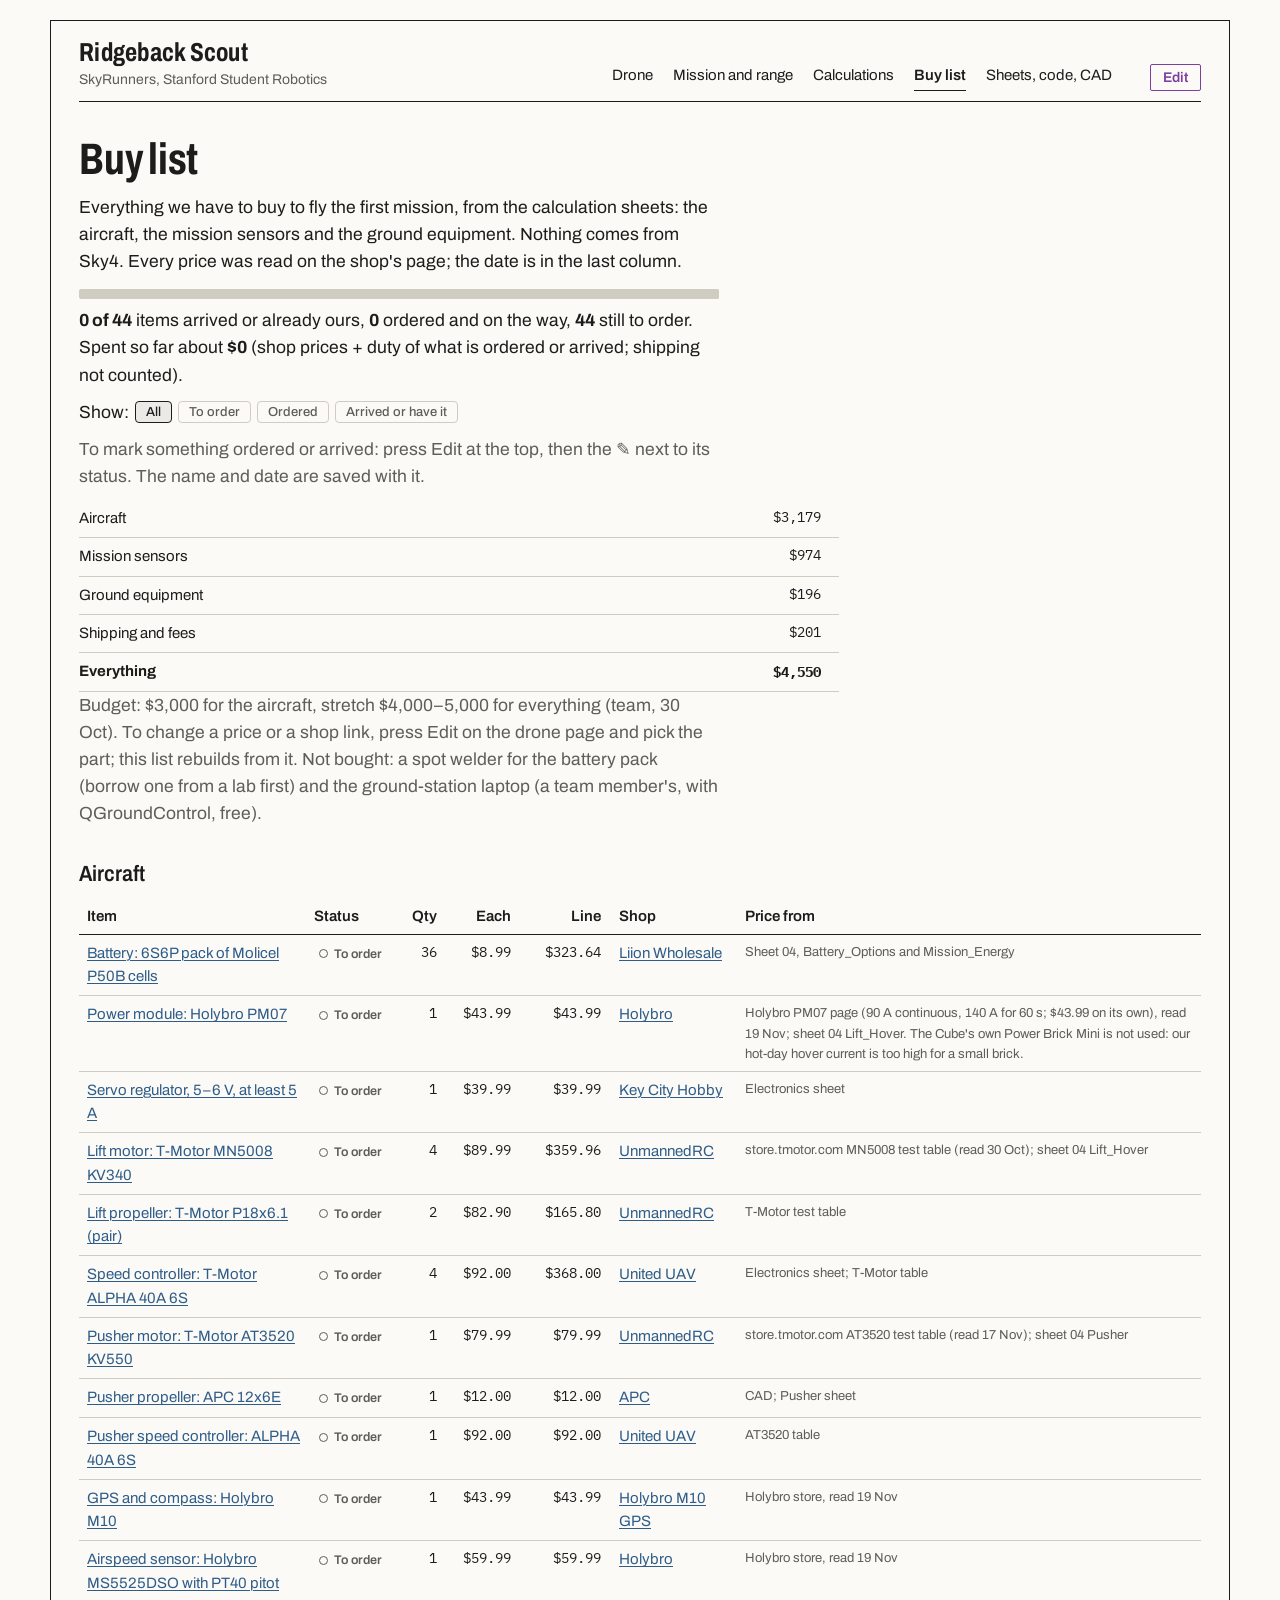
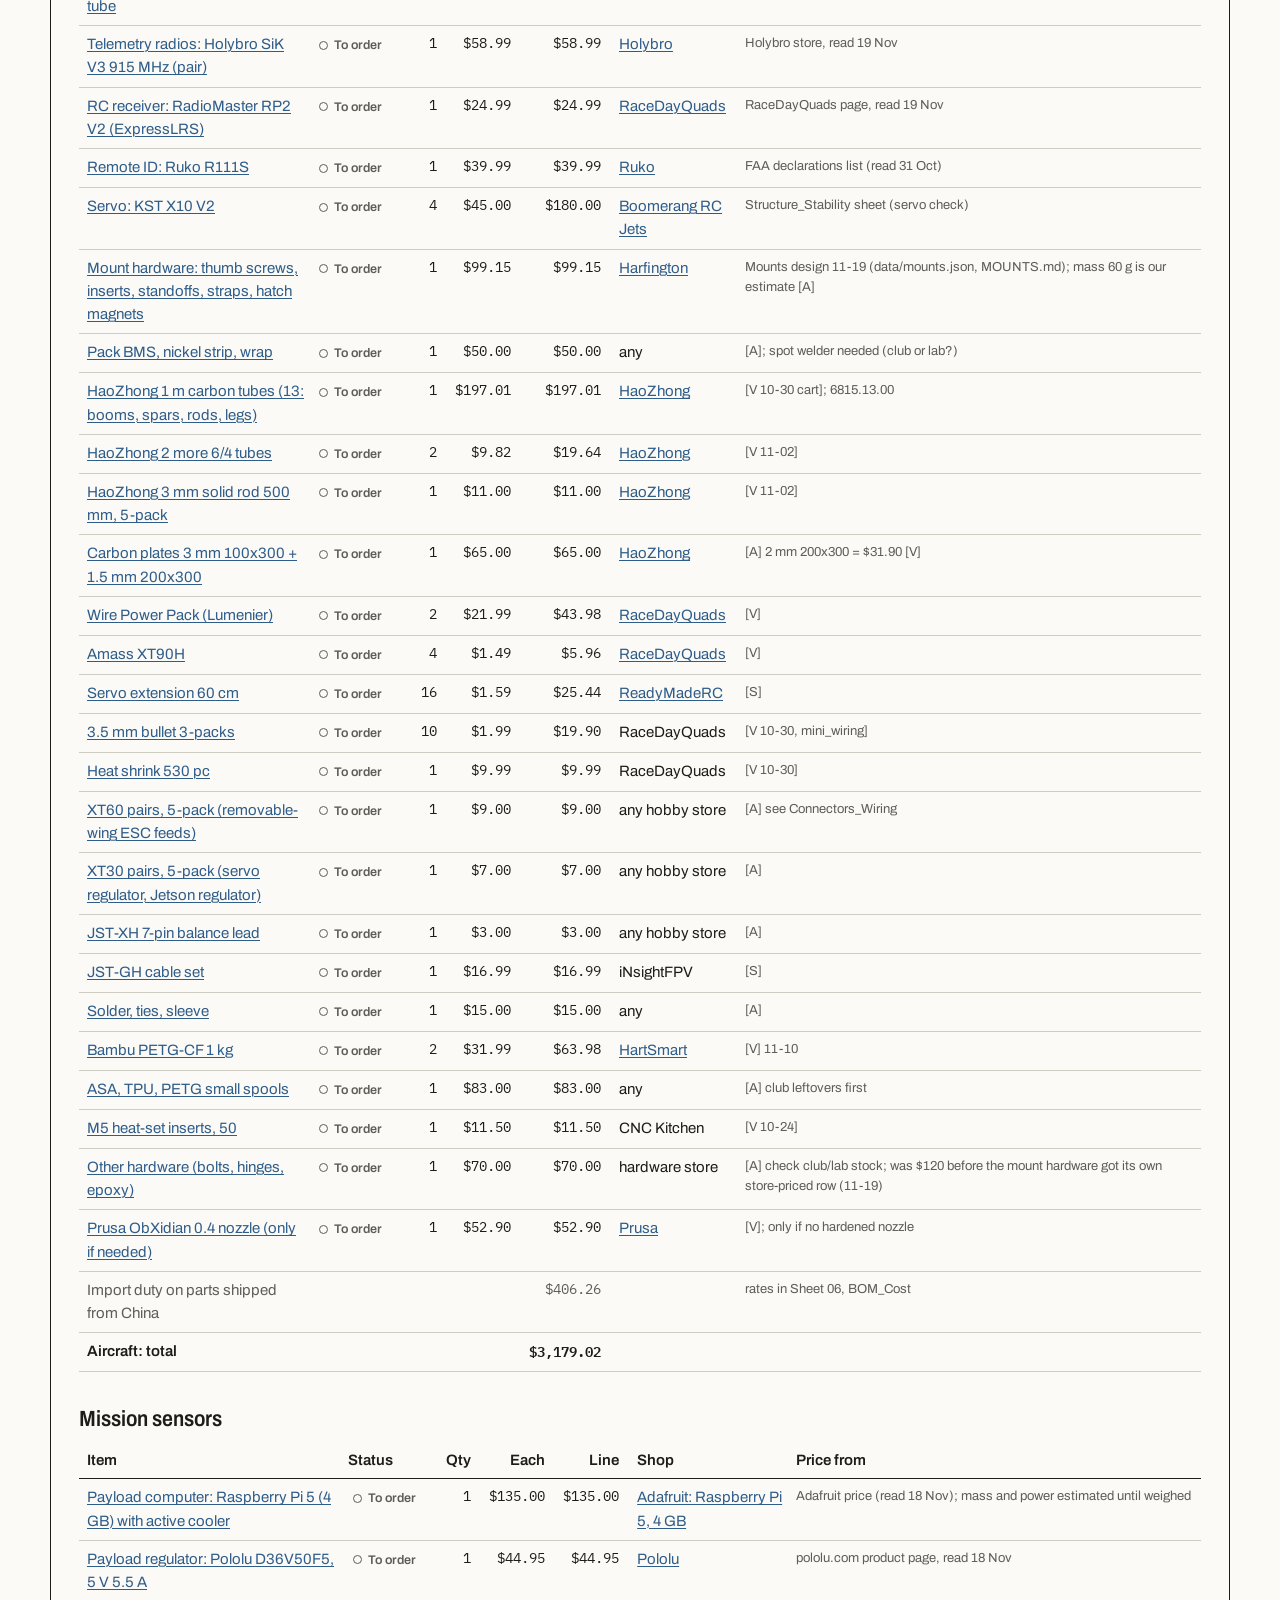
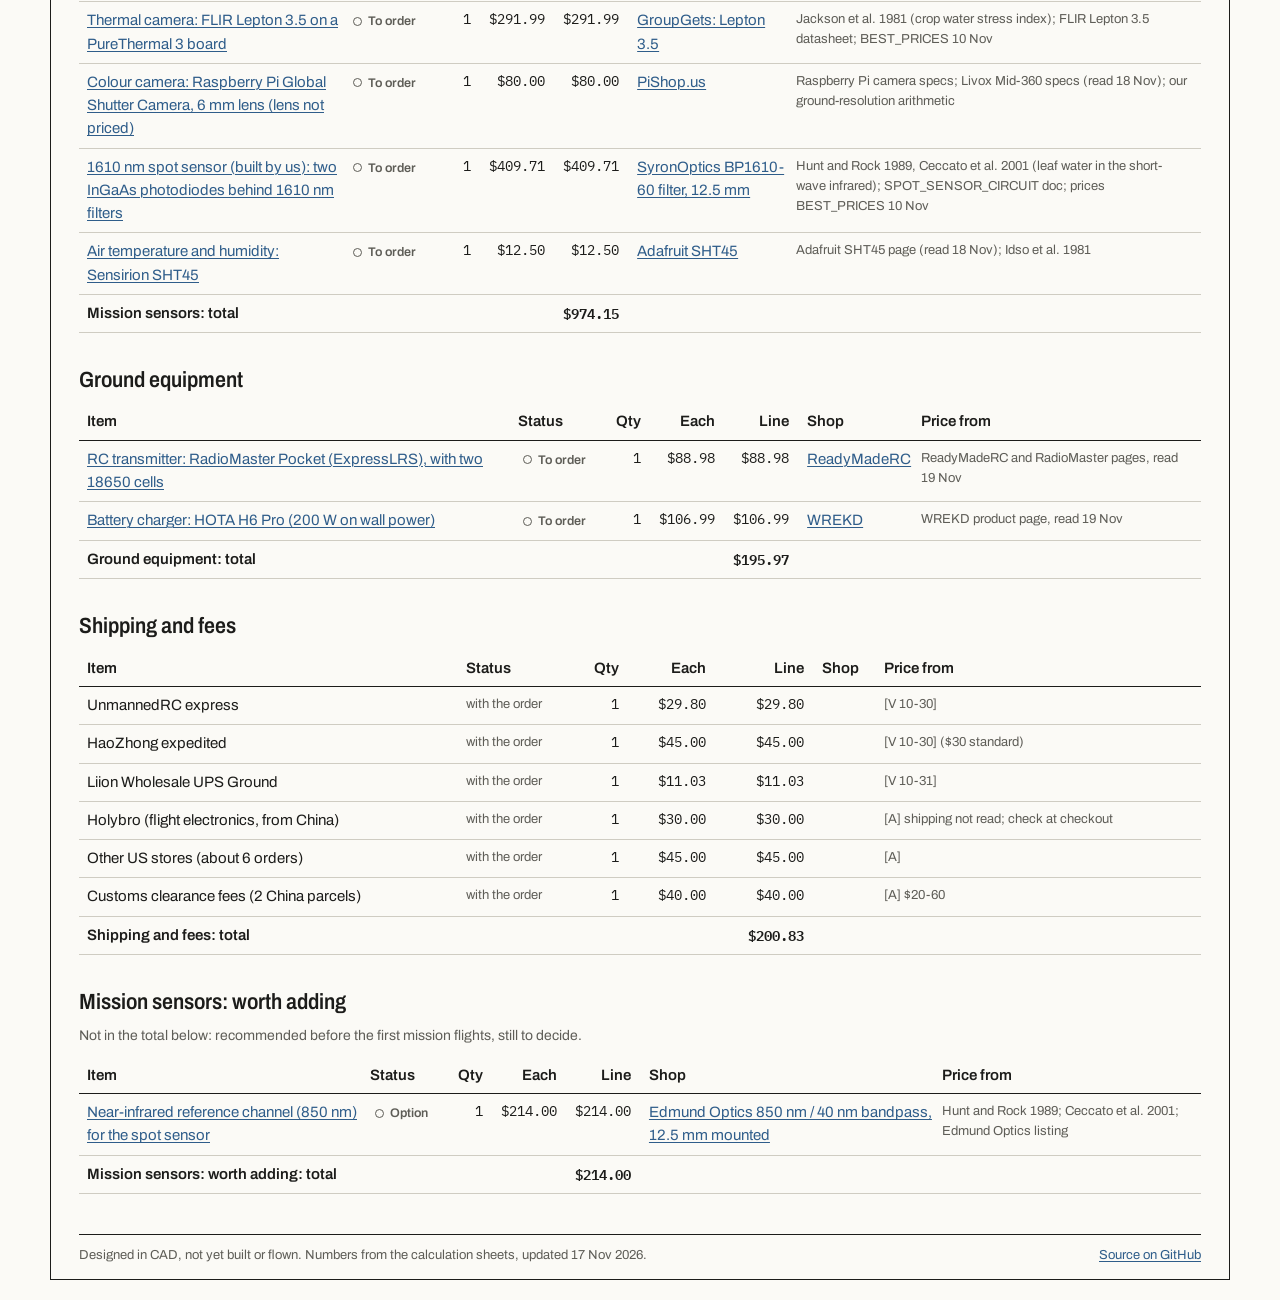
==== docs/buy.html @ 0a2a1fc9 "Realistic part models (maker CAD where published) and electronics mounts on the site: 3D models per " ====
<!doctype html><html lang="en"><head><meta charset="utf-8"><meta name="viewport" content="width=device-width,initial-scale=1">
<title>Ridgeback buy list</title><link rel="preconnect" href="https://fonts.googleapis.com"><link rel="preconnect" href="https://fonts.gstatic.com" crossorigin><link href="https://fonts.googleapis.com/css2?family=Archivo:wdth,wght@75..100,400..700&family=IBM+Plex+Mono:wght@400;500&display=swap" rel="stylesheet"><link rel="stylesheet" href="assets/style.css?v=a7bbe0247d"></head>
<body class=""><div class="sheet"><header class="collar"><div class="mast"><a class="home" href="index.html">Ridgeback Scout</a>
<span class="who">SkyRunners, Stanford Student Robotics</span></div><nav><a href="index.html">Drone</a><a href="mission.html">Mission and range</a><a href="calculations.html">Calculations</a><a href="buy.html" aria-current=page>Buy list</a><a href="files.html">Sheets, code, CAD</a><button type="button" id="editToggle" class="editbtn" aria-pressed="false">Edit</button></nav></header>
<div id="editbar" class="editbar" hidden></div>
<main><section class="lead"><h1>Buy list</h1>
<p>Everything we have to buy to fly the first mission, from the calculation sheets: the aircraft, the mission sensors and the ground equipment.
Nothing comes from Sky4. Every price was read on the shop's page; the date is in the last column.</p>
<div class="orders"><p class="obar" role="img" aria-label="0 of 44 items arrived, 0 ordered"><span class="s-arrived" style="flex:0"></span><span class="s-ordered" style="flex:0"></span><span class="s-to-order" style="flex:44"></span></p>
<p><b>0 of 44</b> items arrived or already ours, <b>0</b> ordered and on the way, <b>44</b> still to order. Spent so far about <b>$0</b> (shop prices + duty of what is ordered or arrived; shipping not counted).</p>
<p class="ofilter">Show: <button type="button" class="chip" data-show="all" aria-pressed="true">All</button> <button type="button" class="chip" data-show="to-order" aria-pressed="false">To order</button> <button type="button" class="chip" data-show="ordered" aria-pressed="false">Ordered</button> <button type="button" class="chip" data-show="arrived" aria-pressed="false">Arrived or have it</button></p>
<p class="small">To mark something ordered or arrived: press Edit at the top, then the ✎ next to its status. The name and date are saved with it.</p></div>
<table class="status"><tbody><tr><td>Aircraft</td><td class="num">$3,179</td></tr><tr><td>Mission sensors</td><td class="num">$974</td></tr><tr><td>Ground equipment</td><td class="num">$196</td></tr><tr><td>Shipping and fees</td><td class="num">$201</td></tr>
<tr class="tot"><td><b>Everything</b></td><td class="num"><b>$4,550</b></td></tr></tbody></table>
<p class="small">Budget: $3,000 for the aircraft, stretch $4,000–5,000 for everything (team, 30 Oct). To change a price or a shop link, press Edit on the drone page and pick the part; this list rebuilds from it.
Not bought: a spot welder for the battery pack (borrow one from a lab first) and the ground-station laptop (a team member's, with QGroundControl, free).</p></section>
<section><h2 id="aircraft">Aircraft</h2><div class="tablewrap"><table class="parts buy"><thead><tr><th>Item</th><th>Status</th><th class="num">Qty</th><th class="num">Each</th><th class="num">Line</th><th>Shop</th><th>Price from</th></tr></thead><tbody><tr><td><a href="index.html#battery">Battery: 6S6P pack of Molicel P50B cells</a></td><td><span class="ostate s-to-order" data-order="battery" data-state="to order">To order</span></td><td class="num">36</td><td class="num">$8.99</td><td class="num">$323.64</td><td><a href="https://liionwholesale.com/products/molicel-npe-inr-21700-p50b-60a-5000mah-flat-top-21700-battery-authorized-distributor" target="_blank" rel="noopener">Liion Wholesale</a></td><td class="quiet">Sheet 04, Battery_Options and Mission_Energy</td></tr><tr><td><a href="index.html#pm07">Power module: Holybro PM07</a></td><td><span class="ostate s-to-order" data-order="pm07" data-state="to order">To order</span></td><td class="num">1</td><td class="num">$43.99</td><td class="num">$43.99</td><td><a href="https://holybro.com/products/pixhawk-4-power-module-pm07" target="_blank" rel="noopener">Holybro</a></td><td class="quiet">Holybro PM07 page (90 A continuous, 140 A for 60 s; $43.99 on its own), read 19 Nov; sheet 04 Lift_Hover. The Cube&#x27;s own Power Brick Mini is not used: our hot-day hover current is too high for a small brick.</td></tr><tr><td><a href="index.html#servo_reg">Servo regulator, 5–6 V, at least 5 A</a></td><td><span class="ostate s-to-order" data-order="servo_reg" data-state="to order">To order</span></td><td class="num">1</td><td class="num">$39.99</td><td class="num">$39.99</td><td><a href="https://keycityhobby.com/products/castle-010-0154-00" target="_blank" rel="noopener">Key City Hobby</a></td><td class="quiet">Electronics sheet</td></tr><tr><td><a href="index.html#motor_lift">Lift motor: T-Motor MN5008 KV340</a></td><td><span class="ostate s-to-order" data-order="motor_lift" data-state="to order">To order</span></td><td class="num">4</td><td class="num">$89.99</td><td class="num">$359.96</td><td><a href="https://unmannedrc.com/products/mn5008-antigravity-type-6-12s-uav-motor" target="_blank" rel="noopener">UnmannedRC</a></td><td class="quiet">store.tmotor.com MN5008 test table (read 30 Oct); sheet 04 Lift_Hover</td></tr><tr><td><a href="index.html#prop_lift">Lift propeller: T-Motor P18x6.1 (pair)</a></td><td><span class="ostate s-to-order" data-order="prop_lift" data-state="to order">To order</span></td><td class="num">2</td><td class="num">$82.90</td><td class="num">$165.80</td><td><a href="https://unmannedrc.com/products/polish-p18-6-1-prop-2pcs-pair" target="_blank" rel="noopener">UnmannedRC</a></td><td class="quiet">T-Motor test table</td></tr><tr><td><a href="index.html#esc_lift">Speed controller: T-Motor ALPHA 40A 6S</a></td><td><span class="ostate s-to-order" data-order="esc_lift" data-state="to order">To order</span></td><td class="num">4</td><td class="num">$92.00</td><td class="num">$368.00</td><td><a href="https://store.uniteduav.com/products/alpha-40a-6s" target="_blank" rel="noopener">United UAV</a></td><td class="quiet">Electronics sheet; T-Motor table</td></tr><tr><td><a href="index.html#motor_pusher">Pusher motor: T-Motor AT3520 KV550</a></td><td><span class="ostate s-to-order" data-order="motor_pusher" data-state="to order">To order</span></td><td class="num">1</td><td class="num">$79.99</td><td class="num">$79.99</td><td><a href="https://unmannedrc.com/products/at3520-long-shaft-fixed-wing-uav-motor-kv550-kv720-kv850" target="_blank" rel="noopener">UnmannedRC</a></td><td class="quiet">store.tmotor.com AT3520 test table (read 17 Nov); sheet 04 Pusher</td></tr><tr><td><a href="index.html#prop_pusher">Pusher propeller: APC 12x6E</a></td><td><span class="ostate s-to-order" data-order="prop_pusher" data-state="to order">To order</span></td><td class="num">1</td><td class="num">$12.00</td><td class="num">$12.00</td><td><a href="https://www.apcprop.com/product/12x6e/" target="_blank" rel="noopener">APC</a></td><td class="quiet">CAD; Pusher sheet</td></tr><tr><td><a href="index.html#esc_pusher">Pusher speed controller: ALPHA 40A 6S</a></td><td><span class="ostate s-to-order" data-order="esc_pusher" data-state="to order">To order</span></td><td class="num">1</td><td class="num">$92.00</td><td class="num">$92.00</td><td><a href="https://store.uniteduav.com/products/alpha-40a-6s" target="_blank" rel="noopener">United UAV</a></td><td class="quiet">AT3520 table</td></tr><tr><td><a href="index.html#gnss">GPS and compass: Holybro M10</a></td><td><span class="ostate s-to-order" data-order="gnss" data-state="to order">To order</span></td><td class="num">1</td><td class="num">$43.99</td><td class="num">$43.99</td><td><a href="https://holybro.com/products/m10-gps" target="_blank" rel="noopener">Holybro M10 GPS</a></td><td class="quiet">Holybro store, read 19 Nov</td></tr><tr><td><a href="index.html#airspeed">Airspeed sensor: Holybro MS5525DSO with PT40 pitot tube</a></td><td><span class="ostate s-to-order" data-order="airspeed" data-state="to order">To order</span></td><td class="num">1</td><td class="num">$59.99</td><td class="num">$59.99</td><td><a href="https://holybro.com/products/digital-air-speed-sensor-standard" target="_blank" rel="noopener">Holybro</a></td><td class="quiet">Holybro store, read 19 Nov</td></tr><tr><td><a href="index.html#telemetry">Telemetry radios: Holybro SiK V3 915 MHz (pair)</a></td><td><span class="ostate s-to-order" data-order="telemetry" data-state="to order">To order</span></td><td class="num">1</td><td class="num">$58.99</td><td class="num">$58.99</td><td><a href="https://holybro.com/products/sik-telemetry-radio-v3" target="_blank" rel="noopener">Holybro</a></td><td class="quiet">Holybro store, read 19 Nov</td></tr><tr><td><a href="index.html#rc_rx">RC receiver: RadioMaster RP2 V2 (ExpressLRS)</a></td><td><span class="ostate s-to-order" data-order="rc_rx" data-state="to order">To order</span></td><td class="num">1</td><td class="num">$24.99</td><td class="num">$24.99</td><td><a href="https://www.racedayquads.com/products/radiomaster-rp2-2-4ghz-elrs-nano-receiver-ceramic-antenna" target="_blank" rel="noopener">RaceDayQuads</a></td><td class="quiet">RaceDayQuads page, read 19 Nov</td></tr><tr><td><a href="index.html#remote_id">Remote ID: Ruko R111S</a></td><td><span class="ostate s-to-order" data-order="remote_id" data-state="to order">To order</span></td><td class="num">1</td><td class="num">$39.99</td><td class="num">$39.99</td><td><a href="https://www.ruko.net/products/ruko-r111-remote-id-module" target="_blank" rel="noopener">Ruko</a></td><td class="quiet">FAA declarations list (read 31 Oct)</td></tr><tr><td><a href="index.html#servos">Servo: KST X10 V2</a></td><td><span class="ostate s-to-order" data-order="servos" data-state="to order">To order</span></td><td class="num">4</td><td class="num">$45.00</td><td class="num">$180.00</td><td><a href="https://www.boomerangrcjets.com/products/kst-x10-v2-wing-servo" target="_blank" rel="noopener">Boomerang RC Jets</a></td><td class="quiet">Structure_Stability sheet (servo check)</td></tr><tr><td><a href="index.html#mount_hardware">Mount hardware: thumb screws, inserts, standoffs, straps, hatch magnets</a></td><td><span class="ostate s-to-order" data-order="mount_hardware" data-state="to order">To order</span></td><td class="num">1</td><td class="num">$99.15</td><td class="num">$99.15</td><td><a href="https://www.harfington.com/products/p-1479356" target="_blank" rel="noopener">Harfington</a></td><td class="quiet">Mounts design 11-19 (data/mounts.json, MOUNTS.md); mass 60 g is our estimate [A]</td></tr><tr><td><a href="index.html#pack_bms">Pack BMS, nickel strip, wrap</a></td><td><span class="ostate s-to-order" data-order="pack_bms" data-state="to order">To order</span></td><td class="num">1</td><td class="num">$50.00</td><td class="num">$50.00</td><td>any</td><td class="quiet">[A]; spot welder needed (club or lab?)</td></tr><tr><td><a href="index.html#tubes_main">HaoZhong 1 m carbon tubes (13: booms, spars, rods, legs)</a></td><td><span class="ostate s-to-order" data-order="tubes_main" data-state="to order">To order</span></td><td class="num">1</td><td class="num">$197.01</td><td class="num">$197.01</td><td><a href="https://carbonfibertubes.net" target="_blank" rel="noopener">HaoZhong</a></td><td class="quiet">[V 10-30 cart]; 6815.13.00</td></tr><tr><td><a href="index.html#tubes_extra">HaoZhong 2 more 6/4 tubes</a></td><td><span class="ostate s-to-order" data-order="tubes_extra" data-state="to order">To order</span></td><td class="num">2</td><td class="num">$9.82</td><td class="num">$19.64</td><td><a href="https://carbonfibertubes.net" target="_blank" rel="noopener">HaoZhong</a></td><td class="quiet">[V 11-02]</td></tr><tr><td><a href="index.html#rods_3mm">HaoZhong 3 mm solid rod 500 mm, 5-pack</a></td><td><span class="ostate s-to-order" data-order="rods_3mm" data-state="to order">To order</span></td><td class="num">1</td><td class="num">$11.00</td><td class="num">$11.00</td><td><a href="https://carbonfibertubes.net/products/carbon-fiber-solid-rod-diameter-1-20mm-x-length-500mm" target="_blank" rel="noopener">HaoZhong</a></td><td class="quiet">[V 11-02]</td></tr><tr><td><a href="index.html#carbon_plates">Carbon plates 3 mm 100x300 + 1.5 mm 200x300</a></td><td><span class="ostate s-to-order" data-order="carbon_plates" data-state="to order">To order</span></td><td class="num">1</td><td class="num">$65.00</td><td class="num">$65.00</td><td><a href="https://carbonfibertubes.net/products/3k-carbon-fiber-plate-200x300mm-100-pure-carbon-board-carbon-fiber-material-for-rc-uav-toys" target="_blank" rel="noopener">HaoZhong</a></td><td class="quiet">[A] 2 mm 200x300 = $31.90 [V]</td></tr><tr><td><a href="index.html#wire_pack">Wire Power Pack (Lumenier)</a></td><td><span class="ostate s-to-order" data-order="wire_pack" data-state="to order">To order</span></td><td class="num">2</td><td class="num">$21.99</td><td class="num">$43.98</td><td><a href="https://www.racedayquads.com/products/lumenier-silicone-wire-6-roll-build-kit-power-pack" target="_blank" rel="noopener">RaceDayQuads</a></td><td class="quiet">[V]</td></tr><tr><td><a href="index.html#xt90">Amass XT90H</a></td><td><span class="ostate s-to-order" data-order="xt90" data-state="to order">To order</span></td><td class="num">4</td><td class="num">$1.49</td><td class="num">$5.96</td><td><a href="https://www.racedayquads.com/products/amass-xt90h-connector-1pc-choose-version" target="_blank" rel="noopener">RaceDayQuads</a></td><td class="quiet">[V]</td></tr><tr><td><a href="index.html#servo_ext">Servo extension 60 cm</a></td><td><span class="ostate s-to-order" data-order="servo_ext" data-state="to order">To order</span></td><td class="num">16</td><td class="num">$1.59</td><td class="num">$25.44</td><td><a href="https://www.readymaderc.com/collections/airplanes/electronics/servo-extensions" target="_blank" rel="noopener">ReadyMadeRC</a></td><td class="quiet">[S]</td></tr><tr><td><a href="index.html#bullets">3.5 mm bullet 3-packs</a></td><td><span class="ostate s-to-order" data-order="bullets" data-state="to order">To order</span></td><td class="num">10</td><td class="num">$1.99</td><td class="num">$19.90</td><td>RaceDayQuads</td><td class="quiet">[V 10-30, mini_wiring]</td></tr><tr><td><a href="index.html#heat_shrink">Heat shrink 530 pc</a></td><td><span class="ostate s-to-order" data-order="heat_shrink" data-state="to order">To order</span></td><td class="num">1</td><td class="num">$9.99</td><td class="num">$9.99</td><td>RaceDayQuads</td><td class="quiet">[V 10-30]</td></tr><tr><td><a href="index.html#xt60">XT60 pairs, 5-pack (removable-wing ESC feeds)</a></td><td><span class="ostate s-to-order" data-order="xt60" data-state="to order">To order</span></td><td class="num">1</td><td class="num">$9.00</td><td class="num">$9.00</td><td>any hobby store</td><td class="quiet">[A] see Connectors_Wiring</td></tr><tr><td><a href="index.html#xt30">XT30 pairs, 5-pack (servo regulator, Jetson regulator)</a></td><td><span class="ostate s-to-order" data-order="xt30" data-state="to order">To order</span></td><td class="num">1</td><td class="num">$7.00</td><td class="num">$7.00</td><td>any hobby store</td><td class="quiet">[A]</td></tr><tr><td><a href="index.html#balance_lead">JST-XH 7-pin balance lead</a></td><td><span class="ostate s-to-order" data-order="balance_lead" data-state="to order">To order</span></td><td class="num">1</td><td class="num">$3.00</td><td class="num">$3.00</td><td>any hobby store</td><td class="quiet">[A]</td></tr><tr><td><a href="index.html#jst_gh">JST-GH cable set</a></td><td><span class="ostate s-to-order" data-order="jst_gh" data-state="to order">To order</span></td><td class="num">1</td><td class="num">$16.99</td><td class="num">$16.99</td><td>iNsightFPV</td><td class="quiet">[S]</td></tr><tr><td><a href="index.html#solder">Solder, ties, sleeve</a></td><td><span class="ostate s-to-order" data-order="solder" data-state="to order">To order</span></td><td class="num">1</td><td class="num">$15.00</td><td class="num">$15.00</td><td>any</td><td class="quiet">[A]</td></tr><tr><td><a href="index.html#petg_cf">Bambu PETG-CF 1 kg</a></td><td><span class="ostate s-to-order" data-order="petg_cf" data-state="to order">To order</span></td><td class="num">2</td><td class="num">$31.99</td><td class="num">$63.98</td><td><a href="https://hartsmartproducts.com/products/bambu-petg-cf" target="_blank" rel="noopener">HartSmart</a></td><td class="quiet">[V] 11-10</td></tr><tr><td><a href="index.html#small_spools">ASA, TPU, PETG small spools</a></td><td><span class="ostate s-to-order" data-order="small_spools" data-state="to order">To order</span></td><td class="num">1</td><td class="num">$83.00</td><td class="num">$83.00</td><td>any</td><td class="quiet">[A] club leftovers first</td></tr><tr><td><a href="index.html#m5_inserts">M5 heat-set inserts, 50</a></td><td><span class="ostate s-to-order" data-order="m5_inserts" data-state="to order">To order</span></td><td class="num">1</td><td class="num">$11.50</td><td class="num">$11.50</td><td>CNC Kitchen</td><td class="quiet">[V 10-24]</td></tr><tr><td><a href="index.html#hardware">Other hardware (bolts, hinges, epoxy)</a></td><td><span class="ostate s-to-order" data-order="hardware" data-state="to order">To order</span></td><td class="num">1</td><td class="num">$70.00</td><td class="num">$70.00</td><td>hardware store</td><td class="quiet">[A] check club/lab stock; was $120 before the mount hardware got its own store-priced row (11-19)</td></tr><tr><td><a href="index.html#nozzle">Prusa ObXidian 0.4 nozzle (only if needed)</a></td><td><span class="ostate s-to-order" data-order="nozzle" data-state="to order">To order</span></td><td class="num">1</td><td class="num">$52.90</td><td class="num">$52.90</td><td><a href="https://www.prusa3d.com/product/prusa-nozzle-obxidian-4/" target="_blank" rel="noopener">Prusa</a></td><td class="quiet">[V]; only if no hardened nozzle</td></tr><tr class="sub"><td>Import duty on parts shipped from China</td><td></td><td></td><td></td><td class="num">$406.26</td><td></td><td class="quiet">rates in Sheet 06, BOM_Cost</td></tr><tr class="tot"><td>Aircraft: total</td><td></td><td></td><td></td><td class="num">$3,179.02</td><td></td><td></td></tr></tbody></table></div></section><section><h2 id="mission-sensors">Mission sensors</h2><div class="tablewrap"><table class="parts buy"><thead><tr><th>Item</th><th>Status</th><th class="num">Qty</th><th class="num">Each</th><th class="num">Line</th><th>Shop</th><th>Price from</th></tr></thead><tbody><tr><td><a href="index.html#payload_computer">Payload computer: Raspberry Pi 5 (4 GB) with active cooler</a></td><td><span class="ostate s-to-order" data-order="payload_computer" data-state="to order">To order</span></td><td class="num">1</td><td class="num">$135.00</td><td class="num">$135.00</td><td><a href="https://www.adafruit.com/product/5812" target="_blank" rel="noopener">Adafruit: Raspberry Pi 5, 4 GB</a></td><td class="quiet">Adafruit price (read 18 Nov); mass and power estimated until weighed</td></tr><tr><td><a href="index.html#payload_power">Payload regulator: Pololu D36V50F5, 5 V 5.5 A</a></td><td><span class="ostate s-to-order" data-order="payload_power" data-state="to order">To order</span></td><td class="num">1</td><td class="num">$44.95</td><td class="num">$44.95</td><td><a href="https://www.pololu.com/product/4091" target="_blank" rel="noopener">Pololu</a></td><td class="quiet">pololu.com product page, read 18 Nov</td></tr><tr><td><a href="index.html#thermal_cam">Thermal camera: FLIR Lepton 3.5 on a PureThermal 3 board</a></td><td><span class="ostate s-to-order" data-order="thermal_cam" data-state="to order">To order</span></td><td class="num">1</td><td class="num">$291.99</td><td class="num">$291.99</td><td><a href="https://groupgets.com/products/flir-lepton-3-5" target="_blank" rel="noopener">GroupGets: Lepton 3.5</a></td><td class="quiet">Jackson et al. 1981 (crop water stress index); FLIR Lepton 3.5 datasheet; BEST_PRICES 10 Nov</td></tr><tr><td><a href="index.html#rgb_cam">Colour camera: Raspberry Pi Global Shutter Camera, 6 mm lens (lens not priced)</a></td><td><span class="ostate s-to-order" data-order="rgb_cam" data-state="to order">To order</span></td><td class="num">1</td><td class="num">$80.00</td><td class="num">$80.00</td><td><a href="https://www.pishop.us/product/raspberry-pi-global-shutter-camera/" target="_blank" rel="noopener">PiShop.us</a></td><td class="quiet">Raspberry Pi camera specs; Livox Mid-360 specs (read 18 Nov); our ground-resolution arithmetic</td></tr><tr><td><a href="index.html#spot_sensor">1610 nm spot sensor (built by us): two InGaAs photodiodes behind 1610 nm filters</a></td><td><span class="ostate s-to-order" data-order="spot_sensor" data-state="to order">To order</span></td><td class="num">1</td><td class="num">$409.71</td><td class="num">$409.71</td><td><a href="https://syronoptics.com/products/bp1610-60" target="_blank" rel="noopener">SyronOptics BP1610-60 filter, 12.5 mm</a></td><td class="quiet">Hunt and Rock 1989, Ceccato et al. 2001 (leaf water in the short-wave infrared); SPOT_SENSOR_CIRCUIT doc; prices BEST_PRICES 10 Nov</td></tr><tr><td><a href="index.html#air_sensor">Air temperature and humidity: Sensirion SHT45</a></td><td><span class="ostate s-to-order" data-order="air_sensor" data-state="to order">To order</span></td><td class="num">1</td><td class="num">$12.50</td><td class="num">$12.50</td><td><a href="https://www.adafruit.com/product/5665" target="_blank" rel="noopener">Adafruit SHT45</a></td><td class="quiet">Adafruit SHT45 page (read 18 Nov); Idso et al. 1981</td></tr><tr class="tot"><td>Mission sensors: total</td><td></td><td></td><td></td><td class="num">$974.15</td><td></td><td></td></tr></tbody></table></div></section><section><h2 id="ground-equipment">Ground equipment</h2><div class="tablewrap"><table class="parts buy"><thead><tr><th>Item</th><th>Status</th><th class="num">Qty</th><th class="num">Each</th><th class="num">Line</th><th>Shop</th><th>Price from</th></tr></thead><tbody><tr><td><a href="index.html#rc_tx">RC transmitter: RadioMaster Pocket (ExpressLRS), with two 18650 cells</a></td><td><span class="ostate s-to-order" data-order="rc_tx" data-state="to order">To order</span></td><td class="num">1</td><td class="num">$88.98</td><td class="num">$88.98</td><td><a href="https://www.readymaderc.com/products/details/85660-radiomaster-pocket-radio-controller-expresslrs-elrs-2-4ghz-charcoal-mode-2" target="_blank" rel="noopener">ReadyMadeRC</a></td><td class="quiet">ReadyMadeRC and RadioMaster pages, read 19 Nov</td></tr><tr><td><a href="index.html#charger">Battery charger: HOTA H6 Pro (200 W on wall power)</a></td><td><span class="ostate s-to-order" data-order="charger" data-state="to order">To order</span></td><td class="num">1</td><td class="num">$106.99</td><td class="num">$106.99</td><td><a href="https://wrekd.com/products/hota-h6-pro-700w-26a-1-6s-ac-dc-smart-charger-black" target="_blank" rel="noopener">WREKD</a></td><td class="quiet">WREKD product page, read 19 Nov</td></tr><tr class="tot"><td>Ground equipment: total</td><td></td><td></td><td></td><td class="num">$195.97</td><td></td><td></td></tr></tbody></table></div></section><section><h2 id="shipping-and-fees">Shipping and fees</h2><div class="tablewrap"><table class="parts buy"><thead><tr><th>Item</th><th>Status</th><th class="num">Qty</th><th class="num">Each</th><th class="num">Line</th><th>Shop</th><th>Price from</th></tr></thead><tbody><tr><td>UnmannedRC express</td><td class="quiet">with the order</td><td class="num">1</td><td class="num">$29.80</td><td class="num">$29.80</td><td></td><td class="quiet">[V 10-30]</td></tr><tr><td>HaoZhong expedited</td><td class="quiet">with the order</td><td class="num">1</td><td class="num">$45.00</td><td class="num">$45.00</td><td></td><td class="quiet">[V 10-30] ($30 standard)</td></tr><tr><td>Liion Wholesale UPS Ground</td><td class="quiet">with the order</td><td class="num">1</td><td class="num">$11.03</td><td class="num">$11.03</td><td></td><td class="quiet">[V 10-31]</td></tr><tr><td>Holybro (flight electronics, from China)</td><td class="quiet">with the order</td><td class="num">1</td><td class="num">$30.00</td><td class="num">$30.00</td><td></td><td class="quiet">[A] shipping not read; check at checkout</td></tr><tr><td>Other US stores (about 6 orders)</td><td class="quiet">with the order</td><td class="num">1</td><td class="num">$45.00</td><td class="num">$45.00</td><td></td><td class="quiet">[A]</td></tr><tr><td>Customs clearance fees (2 China parcels)</td><td class="quiet">with the order</td><td class="num">1</td><td class="num">$40.00</td><td class="num">$40.00</td><td></td><td class="quiet">[A] $20-60</td></tr><tr class="tot"><td>Shipping and fees: total</td><td></td><td></td><td></td><td class="num">$200.83</td><td></td><td></td></tr></tbody></table></div></section><section><h2 id="mission-sensors-add">Mission sensors: worth adding</h2><p class="small">Not in the total below: recommended before the first mission flights, still to decide.</p><div class="tablewrap"><table class="parts buy"><thead><tr><th>Item</th><th>Status</th><th class="num">Qty</th><th class="num">Each</th><th class="num">Line</th><th>Shop</th><th>Price from</th></tr></thead><tbody><tr><td><a href="index.html#nir_channel">Near-infrared reference channel (850 nm) for the spot sensor</a></td><td><span class="ostate s-to-order" data-order="nir_channel" data-state="to order">Option</span></td><td class="num">1</td><td class="num">$214.00</td><td class="num">$214.00</td><td><a href="https://www.edmundoptics.com/p/850nm-cwl-40nm-fwhm-125mm-mounted-diameter/22453/" target="_blank" rel="noopener">Edmund Optics 850 nm / 40 nm bandpass, 12.5 mm mounted</a></td><td class="quiet">Hunt and Rock 1989; Ceccato et al. 2001; Edmund Optics listing</td></tr><tr class="tot"><td>Mission sensors: worth adding: total</td><td></td><td></td><td></td><td class="num">$214.00</td><td></td><td></td></tr></tbody></table></div></section></main>
<footer class="collar foot"><span>Designed in CAD, not yet built or flown. Numbers from the calculation sheets, updated 17 Nov 2026.</span>
<a href="https://github.com/guinterface/skyrunners-ridgeback">Source on GitHub</a></footer></div><script type="module" src="assets/edit.js?v=d320cd42c4"></script></body></html>
---- docs/assets/style.css ----
/* Ridgeback Scout. Drawn like a survey map sheet: neat line, collar, legend, map colours with meaning.
   brown = power (contour brown), ink = lift, grey = cruise, blue = flight control (water blue), green = surfaces (vegetation),
   purple = the part you selected (map revision purple), red = a requirement we do not meet yet. */
:root{--paper:#fbfaf6;--ink:#1c1c1a;--quiet:#5e5d57;--hair:#cfccc2;--brown:#8a5a2b;--veg:#e3ead6;--blue:#2f5d8a;--purple:#7b3fa0;--red:#b3261e;--green:#3f6b2f}
@media (prefers-color-scheme:dark){:root:not([data-theme="light"]){--paper:#171715;--ink:#e9e7e0;--quiet:#a6a49c;--hair:#3a3934;--brown:#c48c57;--veg:#252c1f;--blue:#86afd9;--purple:#b98ad8;--red:#e8786a;--green:#9cc58a}}
:root[data-theme="dark"]{--paper:#171715;--ink:#e9e7e0;--quiet:#a6a49c;--hair:#3a3934;--brown:#c48c57;--veg:#252c1f;--blue:#86afd9;--purple:#b98ad8;--red:#e8786a;--green:#9cc58a}
*{box-sizing:border-box}
html{background:var(--paper)}
body{margin:0;background:var(--paper);color:var(--ink);font:400 16px/1.55 "Archivo",system-ui,sans-serif;font-stretch:100%}
a{color:var(--blue);text-underline-offset:2px;text-decoration-thickness:1px}
a:focus-visible,[tabindex]:focus-visible,button:focus-visible{outline:2px solid var(--purple);outline-offset:2px}
.sheet{max-width:1180px;margin:20px auto;border:1.5px solid var(--ink);padding:0 28px}
.collar{display:flex;justify-content:space-between;align-items:flex-end;gap:16px;flex-wrap:wrap;border-bottom:1px solid var(--ink);padding:18px 0 10px}
.mast{display:flex;flex-direction:column}
.home{font:700 26px/1 "Archivo";font-stretch:75%;color:var(--ink);text-decoration:none;letter-spacing:.01em}
.who{color:var(--quiet);font-size:14px;margin-top:4px}
nav{display:flex;gap:20px;flex-wrap:wrap;font-size:15px}
nav a{color:var(--ink);text-decoration:none;padding-bottom:2px;border-bottom:1.5px solid transparent}
nav a:hover{border-bottom-color:var(--hair)}
nav a[aria-current]{border-bottom-color:var(--ink);font-weight:600}
.foot{border-bottom:none;border-top:1px solid var(--ink);font-size:13px;color:var(--quiet);padding:10px 0 14px;margin-top:40px;align-items:center}
main section{margin:34px 0}
h1{font:700 44px/1.05 "Archivo";font-stretch:75%;margin:0 0 12px;letter-spacing:-.005em}
h2{font:600 22px/1.2 "Archivo";font-stretch:85%;margin:0 0 10px}
p{max-width:70ch;margin:0 0 10px}
.lead p{font-size:17.5px;max-width:64ch}
.small{font-size:14px;color:var(--quiet)}
table{border-collapse:collapse;width:100%;font-size:15px}
th{text-align:left;font-weight:600;border-bottom:1px solid var(--ink);padding:7px 10px 6px 0;vertical-align:bottom}
td{border-bottom:1px solid var(--hair);padding:7px 10px 7px 0;vertical-align:top}
.num{text-align:right;font-family:"IBM Plex Mono",monospace;font-size:14px;white-space:nowrap;padding-right:18px}
th.num{font-family:inherit;font-size:15px}
.status{max-width:760px}
.status td.ok{color:var(--green);font-weight:600}
.status td.no{color:var(--red);font-weight:600}
.explorer{display:grid;grid-template-columns:minmax(0,1.65fr) minmax(0,1fr);gap:0;border:1px solid var(--ink)}
.viewer{border-right:1px solid var(--ink);display:flex;flex-direction:column}
#view{height:560px;background:var(--paper);cursor:grab;touch-action:none}
#view:active{cursor:grabbing}
.legend{display:flex;flex-wrap:wrap;gap:6px 18px;padding:10px 14px;border-top:1px solid var(--hair);font-size:14px}
.legend i,.key{display:inline-block;width:18px;height:10px;background:var(--c);margin-right:7px;vertical-align:0;border:1px solid var(--ink)}
.hint{font-size:13px;color:var(--quiet);padding:0 14px 10px;margin:0}
.detail{padding:16px 18px;overflow:auto;max-height:660px}
.detail h2{font-size:21px}
.detail h3{font:600 14px/1.3 "Archivo";color:var(--quiet);margin:16px 0 4px}
.detail p{font-size:15px;margin:0 0 6px}
.detail .meta{font-size:14px;color:var(--quiet);margin-bottom:8px}
.detail ul{margin:0;padding-left:18px;font-size:15px}
.detail button.link{background:none;border:none;padding:0;color:var(--blue);font:inherit;text-decoration:underline;text-underline-offset:2px;cursor:pointer}
.tablewrap{overflow-x:auto}
table.parts tr[data-id]{cursor:pointer}
table.parts tr[data-id]:hover td{background:var(--veg)}
table.parts tr.sel td{background:var(--veg);box-shadow:inset 0 -1.5px 0 var(--purple)}
table.parts tr.sel td:first-child{box-shadow:inset 3px 0 0 var(--purple),inset 0 -1.5px 0 var(--purple)}
tr.grp th{padding-top:18px;font-size:15px;border-bottom:1px solid var(--ink)}
table.plain td:first-child{width:38%}
ul.refs{padding-left:18px;max-width:74ch}ul.refs li{margin-bottom:10px}
ul.plain{padding-left:18px}
svg.day{width:100%;max-width:900px;height:auto;margin:6px 0 14px}
svg.day .axis{stroke:var(--ink);stroke-width:1.5}svg.day .tick{stroke:var(--ink)}
svg.day .t,svg.day .l{fill:var(--ink);font:400 13px "IBM Plex Mono",monospace;text-anchor:middle}
svg.day .l{font-family:"Archivo";font-size:14px}
svg.day .fl{fill:var(--ink)}
.calc{border-top:1px solid var(--hair);padding-top:18px}
.eq{overflow-x:auto;padding:4px 0;font-size:17px}
.eq .katex-display{text-align:left;margin:.4em 0}
.eq.sub{color:var(--quiet);font-size:15px}
.res{font-weight:600}
pre{font:400 14px/1.5 "IBM Plex Mono",monospace;background:var(--paper);padding:12px 14px;overflow-x:auto;border:1px solid var(--hair)}
@media (max-width:860px){
 .sheet{margin:0;border-left:none;border-right:none;padding:0 16px}
 .explorer{grid-template-columns:1fr}.viewer{border-right:none;border-bottom:1px solid var(--ink)}
 #view{height:clamp(240px,55svh,420px)}h1{font-size:34px}.detail{max-height:none}
 table.plain td:first-child{width:auto}
}
@media (prefers-reduced-motion:reduce){*{scroll-behavior:auto!important}}
span.num{padding-right:0}
/* mission map */
#map{height:540px;border:1px solid var(--ink);background:#e9e7df}
.mapbar{display:flex;gap:0;margin:8px 0 10px;border:1px solid var(--ink);width:max-content;max-width:100%;flex-wrap:wrap}
.mapbar button{font:500 15px "Archivo";background:var(--paper);color:var(--ink);border:none;padding:7px 14px;cursor:pointer}
.mapbar button+button{border-left:1px solid var(--ink)}
.mapbar button[aria-pressed="true"]{background:var(--ink);color:var(--paper)}
.maplegend{display:flex;flex-wrap:wrap;gap:6px 18px;font-size:14px;margin:10px 0 6px}
.sw{display:inline-block;width:20px;height:11px;margin-right:7px;vertical-align:-1px;border:1px solid var(--ink)}
.sw.fire{background:color-mix(in srgb,var(--red) 35%,transparent);border-color:var(--red)}
.sw.rx{background:color-mix(in srgb,var(--brown) 45%,transparent);border:1px dashed var(--brown)}
.sw.line{background:none;border:none;border-top:2px solid var(--ink);height:0;vertical-align:3px}
.sw.ring{background:none;border:none;border-top:2px dashed var(--blue);height:0;vertical-align:3px}
.sw.plot{background:color-mix(in srgb,var(--green) 20%,transparent);border-color:var(--green)}
.sw.path{background:none;border:none;border-top:2px solid var(--purple);height:0;vertical-align:3px}
.leaflet-tooltip.maplabel{background:none;border:none;box-shadow:none;font:600 13px "Archivo";color:var(--ink);padding:0}
.leaflet-tooltip.maplabel::before{display:none}
.leaflet-container{font-family:"Archivo",sans-serif}
@media (max-width:860px){#map{height:400px}}
/* explorer controls */
.viewbar{display:flex;justify-content:space-between;align-items:center;gap:10px;padding:8px 12px;border-bottom:1px solid var(--hair);flex-wrap:wrap}
.viewbar .mapbar{margin:0}
.plainbtn{font:500 15px "Archivo";background:none;border:none;color:var(--blue);text-decoration:underline;text-underline-offset:2px;cursor:pointer;padding:4px 0}
.viewwrap{position:relative}
.tip{position:absolute;pointer-events:none;background:var(--paper);border:1px solid var(--ink);padding:3px 8px;font:500 13px "Archivo";white-space:nowrap}
.leaflet-tooltip.maplabel.water{font:italic 400 14px "Archivo";color:#4f6f8f}
.leaflet-tooltip.maplabel.quiet{font:400 13px "Archivo";color:var(--quiet);letter-spacing:.04em}
.leaflet-tooltip.maplabel.fire{font:600 12.5px "Archivo";color:var(--red)}
.refh{font:600 15px "Archivo";margin:18px 0 6px;color:var(--ink)}
/* field-map sketch and contour backgrounds */
.scene{margin:22px 0 0;border:1px solid var(--ink);background:var(--paper);aspect-ratio:1600/640;overflow:hidden}
.scene svg{width:100%;height:100%;display:block}
.scene .ring{fill:none;stroke:var(--blue);stroke-width:2;stroke-dasharray:10 9}
.scene .plot{fill:color-mix(in srgb,var(--green) 16%,transparent);stroke:var(--green);stroke-width:2}
.scene .lines{fill:none;stroke:var(--purple);stroke-width:1.6}
.scene .leg{fill:none;stroke:var(--purple);stroke-width:1.6;stroke-dasharray:5 6}
.scene .to circle{fill:var(--paper);stroke:var(--ink);stroke-width:2.5}.scene .to line{stroke:var(--ink);stroke-width:2.5}
.scene .sk{font:600 22px "Archivo";fill:var(--ink);paint-order:stroke;stroke:var(--paper);stroke-width:6px}
.scene .sk.quiet{font-weight:400;fill:var(--quiet);font-size:18px}
.viewwrap{background:var(--paper) url(contours.svg) center/cover no-repeat}
.viewwrap::before{content:"";position:absolute;inset:0;background:var(--paper);opacity:.55;pointer-events:none}
#view{position:relative;background:transparent}
.picks{display:flex;flex-wrap:wrap;align-items:center;gap:6px 8px;padding:8px 12px;border-bottom:1px solid var(--hair);font-size:14px}
.picks span{color:var(--quiet)}
.picks button{font:500 14px "Archivo";background:var(--paper);color:var(--ink);border:1px solid var(--ink);padding:3px 10px;cursor:pointer}
.picks button:hover{background:var(--veg)}
.calcbox{border-left:3px solid var(--purple);padding:4px 0 4px 12px;margin:6px 0 4px}
.calcbox .katex{font-size:1.02em}
.calcbox .line{overflow-x:auto;padding:2px 0}
.calcbox .why{font-size:13.5px;color:var(--quiet);margin:0 0 6px}
ol.steps{max-width:760px;padding-left:22px;line-height:1.55}ol.steps li{margin:6px 0}
.picks .sens{border-color:#1f7a72;color:#1f7a72}
.picks .sens[aria-pressed="true"],.picks .sens.on{background:#1f7a72;color:#fff}
.detail .size{font-size:14px;margin:.4em 0 .2em}
tr.tot td{font-weight:600;border-top:1px solid var(--ink)}
ul.open{max-width:760px;line-height:1.55;padding-left:20px}ul.open li{margin:6px 0}
/* in-page editing */
.editbtn{font:600 14px "Archivo";margin-left:18px;padding:5px 12px;border:1.5px solid var(--purple);color:var(--purple);background:none;border-radius:2px;cursor:pointer}
.editbtn[aria-pressed="true"]{background:var(--purple);color:#fff}
.editbar{margin:10px 0 0;padding:10px 14px;border-left:3px solid var(--purple);background:color-mix(in srgb,var(--purple) 7%,var(--paper));font-size:14px;line-height:1.6}
.editbar.bad{border-color:var(--red)}.editbar.ok{border-color:var(--green)}
.editbar input[type=password]{font:13px "IBM Plex Mono";padding:3px 6px}
.editbar button:not(.plainbtn){font:600 13px "Archivo";padding:3px 10px;background:var(--ink);color:var(--paper);border:0;cursor:pointer}
.pform .fld{display:block;margin:10px 0}.pform .fld>span{display:block;font-size:13px;font-weight:600;color:var(--quiet);margin-bottom:3px}
.pform input,.pform textarea{width:100%;box-sizing:border-box;font:14px/1.45 "Archivo";padding:6px 8px;border:1px solid var(--hair);background:#fff;color:var(--ink)}
.pform .buyrow{display:grid;grid-template-columns:1.2fr 1.6fr .7fr auto;gap:6px;margin-bottom:6px}
.pform .err,#saveInputs .err{color:var(--red);font-size:14px}
.pform .actions button[type=submit],#saveInputs button{font:600 14px "Archivo";padding:7px 14px;background:var(--purple);color:#fff;border:0;cursor:pointer}
body.editing #inputs td.val input{font:14px "IBM Plex Mono";width:7em;text-align:right;padding:3px 5px;border:1px solid var(--purple);background:#fff}
@media (prefers-color-scheme: dark){.pform input,.pform textarea,body.editing #inputs td.val input{background:var(--paper)}}
/* drawn map sheets (tools/make_map.py) */
.mapsvg{display:block;width:100%;height:auto;background:var(--paper)}
.mapsvg .land{fill:var(--paper)}
.mapsvg .sea{fill:color-mix(in srgb,var(--blue) 13%,var(--paper))}
.mapsvg .seaw{fill:url(#waves)}.mapsvg .wv{fill:none;stroke:color-mix(in srgb,var(--blue) 35%,var(--paper));stroke-width:.7}
.mapsvg .ct{fill:none;stroke:color-mix(in srgb,var(--brown) 45%,var(--paper));stroke-width:.55}
.mapsvg .ct.ix{stroke:color-mix(in srgb,var(--brown) 80%,var(--paper));stroke-width:1.1}
.mapsvg .fire{fill:url(#hatchFire);stroke:var(--red);stroke-width:1.3;cursor:help}
.mapsvg .hf{stroke:var(--red);stroke-width:1.4;opacity:.55}
.mapsvg .rx{fill:url(#hatchRx);stroke:var(--green);stroke-width:1.2;stroke-dasharray:3 2;cursor:help}
.mapsvg .hr{stroke:var(--green);stroke-width:1.3;opacity:.7}
.mapsvg .fire:hover,.mapsvg .rx:hover,.mapsvg .jrbp:hover,.mapsvg .plot:hover{stroke-width:2.6}
.mapsvg .jrbp{fill:none;stroke:var(--ink);stroke-width:1.8;stroke-dasharray:8 3 2 3;cursor:help;pointer-events:visibleStroke}
.mapsvg .pt{fill:var(--ink)}
.mapsvg .neat{fill:none;stroke:var(--ink);stroke-width:1.5}
.mapsvg .grat{stroke:var(--ink);stroke-width:1}
.mapsvg text{font-family:Archivo,sans-serif;fill:var(--ink);paint-order:stroke;stroke:var(--paper);stroke-width:3.5px;stroke-linejoin:round}
.mapsvg .tick{font:11px "IBM Plex Mono",monospace;fill:var(--quiet)}
.mapsvg .lab{font-size:14px}.mapsvg .lab.b{font-weight:600}
.mapsvg .lab.sea{font-size:15px;letter-spacing:.32em;fill:color-mix(in srgb,var(--blue) 75%,var(--ink));font-style:italic}
.mapsvg .lab.mtn{font-size:17px;letter-spacing:.45em;fill:color-mix(in srgb,var(--brown) 85%,var(--ink))}
.mapsvg .lab.fireL{font-weight:700;fill:var(--red);font-size:14px}.mapsvg .lab.fireS{font-size:12px;fill:var(--red)}
.mapsvg .sb1{fill:var(--ink)}.mapsvg .sb2{fill:var(--paper);stroke:var(--ink)}
.mapsvg .north path{fill:var(--ink)}
.mapsvg .ring{fill:none;stroke:var(--blue);stroke-width:2;stroke-dasharray:9 6;cursor:help;pointer-events:visibleStroke}
.mapsvg .plot{fill:color-mix(in srgb,var(--green) 14%,transparent);stroke:var(--green);stroke-width:1.6;cursor:help}
.mapsvg .path{fill:none;stroke:var(--purple);stroke-width:1.6;stroke-linejoin:round;cursor:help}
.mapsvg .to circle{fill:var(--paper);stroke:var(--ink);stroke-width:2}.mapsvg .to path{stroke:var(--ink);stroke-width:1.8}
.sw.fire{background:repeating-linear-gradient(45deg,color-mix(in srgb,var(--red) 55%,transparent) 0 1.5px,transparent 1.5px 5px);border-color:var(--red)}
.sw.rx{background:repeating-linear-gradient(-45deg,color-mix(in srgb,var(--green) 70%,transparent) 0 1.5px,transparent 1.5px 4px);border:1px dashed var(--green)}
.sw.line{border-top:2px dashed var(--ink)}
.sw.sea{background:color-mix(in srgb,var(--blue) 13%,var(--paper));border-color:color-mix(in srgb,var(--blue) 40%,var(--paper))}
.sw.ct{background:none;border:none;border-top:1.5px solid color-mix(in srgb,var(--brown) 70%,var(--paper));height:0;vertical-align:3px}
/* map sheets on the mission page */
.mapsheet{margin:22px 0 8px;border:1px solid var(--ink);background:var(--paper)}
.mapsheet .mapholder{border-top:1px solid var(--ink);border-bottom:1px solid var(--hair)}.mapsheet .mapholder[aria-busy]{min-height:300px}
.mapsvg .short{display:none}
@media (max-width:700px){.mapsvg .long{display:none}.mapsvg .short{display:inline}.mapsvg .lab,.mapsvg .lab.fireL{font-size:36px}.mapsvg .lab.sea,.mapsvg .lab.mtn{font-size:34px}.mapsvg .tick{font-size:26px}svg.day .t,svg.day .l{font-size:26px}.collar2 #replay,.collar2 .toggles{margin-left:0}}
.mapsheet .maplegend{padding:8px 14px 10px;margin:0}
.collar2{display:flex;flex-wrap:wrap;align-items:baseline;gap:6px 14px;padding:9px 14px;font-size:14px}
.collar2 b{font-size:16px}.collar2 .quiet{color:var(--quiet)}
.collar2 .sheetno{font:600 12px "IBM Plex Mono";letter-spacing:.08em;text-transform:uppercase;border:1px solid var(--ink);padding:1px 6px}
.collar2 #replay,.collar2 .toggles{margin-left:auto}.toggles label{margin-left:12px;cursor:pointer}
#maptip{position:absolute;z-index:5;white-space:normal;max-width:320px}
/* the mission page sits on a map table: real contours around the sheet */
body.maptable{background:var(--paper)}
body.maptable>*{position:relative;z-index:1}
body.maptable::before{content:"";position:fixed;inset:0;z-index:0;pointer-events:none;background:url(map/table.svg) center/cover no-repeat}
@media (prefers-color-scheme:dark){body.maptable::before{display:none}}
body.maptable .sheet{background:var(--paper);box-shadow:0 0 22px 14px color-mix(in srgb,var(--paper) 90%,transparent)}  /* soft margin, no straight cut */
.detail dl.meta{display:grid;grid-template-columns:repeat(3,auto);gap:4px 16px;margin:6px 0 4px;font-size:14px}
.detail dl.meta div{min-width:0}.detail dl.meta dt{font-size:11px;letter-spacing:.06em;text-transform:uppercase;color:var(--quiet)}.detail dl.meta dd{margin:0}
.mapsvg .core{fill:none;stroke:var(--green);stroke-width:1.2;stroke-dasharray:4 3}
table.parts tr.add td{color:var(--quiet)}
table.parts td:first-child,table.parts th:first-child{padding-left:8px}
ol.chain{max-width:760px;padding-left:22px;line-height:1.55}ol.chain li{margin:6px 0}
table.why td{vertical-align:top}table.why td:first-child{white-space:nowrap;font-weight:600}
table.why ul.refs{margin:0;padding-left:16px;font-size:14px;line-height:1.45}table.why ul.refs li{margin:0 0 4px}
table.why .quiet{color:var(--quiet);font-size:14px}
.pform .refrow{grid-template-columns:1.4fr 1.2fr 1.6fr auto}
.editbar .row{display:flex;flex-wrap:wrap;gap:8px 14px;align-items:center;margin:8px 0 6px}.editbar .row label{white-space:nowrap}.editbar .small{display:block}
table.why th:nth-child(2){width:38%}table.why th:nth-child(3){width:44%}
table.access td{vertical-align:top;font-size:15px}table.access td .quiet{color:var(--quiet);font-size:13px}
table.access .acctag{white-space:nowrap;font:500 12px "IBM Plex Mono",monospace;text-transform:uppercase;letter-spacing:.06em}
table.access tr.acc-fix .acctag{color:var(--red)}table.access tr.acc-good .acctag{color:var(--green)}
ol.edits{padding-left:20px;line-height:1.6;max-width:820px}ol.edits .when{font:12px "IBM Plex Mono",monospace;color:var(--quiet)}ol.edits .undo{margin-left:6px}
table.gap td.ok{color:var(--green);font-weight:600}table.gap td.no{color:var(--red);font-weight:600}table.gap .quiet{color:var(--quiet);font-size:14px}
table.buy td.quiet{color:var(--quiet);font-size:13px}table.buy tr.sub td{color:var(--quiet)}
/* quick edits: pencil next to each value while editing; double-click works too */
.pen{display:inline-block;margin-left:4px;padding:0 4px;font:14px/1.2 system-ui,sans-serif;background:none;border:1px solid transparent;border-radius:3px;color:var(--purple);cursor:pointer;vertical-align:baseline;opacity:.75}
.pen:hover,.pen:focus-visible{opacity:1;border-color:var(--purple)}
body.editing [data-f],body.editing [data-buy],body.editing [data-ref],body.editing #inputs td.val{cursor:text;border-radius:2px}
body.editing #detail [data-f]:empty::before{content:"(empty)";color:var(--quiet);font-style:italic}
.qhint{font-size:13px;color:var(--quiet);border-left:3px solid var(--purple);padding:2px 0 2px 8px;margin:0 0 10px}
form.qedit{display:inline-flex;flex-wrap:wrap;gap:6px;align-items:center;max-width:100%}
form.qedit input,form.qedit textarea{font:14px/1.45 "Archivo";padding:4px 7px;border:1px solid var(--purple);background:#fff;color:var(--ink);max-width:100%;box-sizing:border-box}
form.qedit.multi input{flex:1 1 160px}
form.qedit textarea{width:100%}
form.qedit .ok{font:600 13px "Archivo";padding:5px 12px;background:var(--purple);color:#fff;border:0;cursor:pointer}
form.qedit .plainbtn{font-size:13px}
form.qedit .err{flex-basis:100%;color:var(--red);font-size:13px}
.saving{color:var(--quiet);font-style:italic}
td.num form.qedit{justify-content:flex-end}
@media (prefers-color-scheme:dark){:root:not([data-theme="light"]) form.qedit input,:root:not([data-theme="light"]) form.qedit textarea{background:var(--paper)}}
:root[data-theme="dark"] form.qedit input,:root[data-theme="dark"] form.qedit textarea{background:var(--paper)}
#detail button.link{text-align:left;display:inline;padding:0}
/* pencils show for everyone; quieter until editing */
body:not(.editing) .pen{opacity:.4}
body:not(.editing) .pen:hover,body:not(.editing) .pen:focus-visible{opacity:1}
.loginpop{display:inline-flex;flex-wrap:wrap;align-items:center;gap:6px;margin-left:6px;padding:3px 8px;font:500 13px "Archivo";color:var(--ink);background:var(--paper);border:1px solid var(--purple);border-radius:3px;box-shadow:0 2px 8px rgba(0,0,0,.12);white-space:nowrap;vertical-align:middle}
.loginpop .go{font:600 13px "Archivo";padding:3px 10px;background:var(--purple);color:#fff;border:0;cursor:pointer}
.loginpop .plainbtn{font-size:13px;padding:0}
/* order status: text label always present, colour only supports it */
table.buy td .small{color:var(--quiet);font-size:12px}
.orders{margin:14px 0 4px;max-width:46rem}
.obar{display:flex;height:10px;margin:0 0 8px;background:var(--hair);gap:2px;overflow:hidden;border-radius:2px}
.obar span{min-width:0}
.obar .s-arrived{background:var(--green)}.obar .s-ordered{background:var(--blue)}.obar .s-to-order{background:var(--hair)}
.ofilter{display:flex;flex-wrap:wrap;gap:6px;align-items:center;font-size:14px}
.loginpop{position:absolute;left:0;top:calc(100% + 4px);z-index:30;margin:0}
td.num .loginpop{left:auto;right:0}
/* order board (drone page, under the 3D drone) */
#order .ototals{display:flex;flex-wrap:wrap;gap:6px 26px;margin:4px 0 10px;font-size:14px}
#order .ototals .big{font:700 22px/1.1 "Archivo";margin-right:4px}
table.board tbody.grp tr.grp th{padding-top:16px;font:700 15px "Archivo";text-align:left}
table.board .gcount{float:right;font:500 12px "Archivo";color:var(--quiet)}
table.board td.st{white-space:nowrap;width:1%}
table.board td.st .when{display:block;font-size:11px;color:var(--quiet);margin-top:2px}
table.board td.pname{cursor:pointer}
table.board tr[data-id]:hover td.pname{text-decoration:underline;text-underline-offset:3px}
table.board tr.addrow td{padding:2px 8px 10px}
table.board .addpart{font-size:13px;opacity:.85}
table.board td.rm{width:1%}
table.board .outpart{font-size:12px;color:var(--red)}
table.board tr.removing{opacity:.45}
table.board tr.newpart form.addform input{flex:1 1 110px}
table.board tr.newpart form.addform input[name=name]{flex:2 1 220px}
@media (max-width:640px){table.board td:nth-child(4),table.board th:nth-child(4),table.board td:nth-child(6),table.board th:nth-child(6){display:none}}
/* status chips are buttons: a small caret, no pencil; the menu lists the four states */

form.qedit.multi,form.qedit.tall{display:flex;width:100%}
body.editing .editing-now{background:none!important}
.anchor{position:relative}
/* status: a coloured dot and a word; clickable ones get a quiet hover and a caret */
.ostate{display:inline-flex;align-items:center;gap:6px;font:600 12.5px/1.6 "Archivo";color:var(--ink);white-space:nowrap;padding:1px 6px 1px 4px;border-radius:4px}
.ostate::before{content:"";flex:none;width:9px;height:9px;border-radius:50%;box-sizing:border-box;border:1.5px solid var(--quiet)}
.ostate.s-to-order{color:var(--quiet)}
.ostate.s-ordered::before{border-color:var(--blue);background:var(--blue)}
.ostate.s-arrived::before{border-color:var(--green);background:var(--green)}
.ostate.s-have-it::before{border-color:var(--green);background:color-mix(in srgb,var(--green) 25%,transparent)}
.ostate.s-ordered{color:var(--blue)}.ostate.s-arrived,.ostate.s-have-it{color:var(--green)}
.ostate[data-order]{cursor:pointer;border:1px solid transparent}
.ostate[data-order]::after{content:"";width:5px;height:5px;margin:0 0 3px 1px;border-right:1.5px solid currentColor;border-bottom:1.5px solid currentColor;transform:rotate(45deg);opacity:0;transition:opacity .1s}
.ostate[data-order]:hover,.ostate[data-order]:focus-visible{border-color:var(--hair);background:var(--paper)}
.ostate[data-order]:hover::after,.ostate[data-order]:focus-visible::after,.anchor > .ostate[data-order]::after{opacity:.6}
.ostate .saving{font-weight:400}
.smenu{position:absolute;left:0;top:calc(100% + 3px);z-index:40;display:flex;flex-direction:column;min-width:15rem;padding:4px 0;background:var(--paper);border:1px solid var(--hair);border-radius:6px;box-shadow:0 8px 24px rgba(0,0,0,.14)}
.smenu button{display:grid;grid-template-columns:auto 1fr auto;align-items:baseline;column-gap:10px;width:100%;padding:7px 12px;background:none;border:0;cursor:pointer;text-align:left;font:13px/1.3 "Archivo";color:var(--ink)}
.smenu button:hover,.smenu button:focus-visible{background:color-mix(in srgb,var(--ink) 6%,transparent);outline:none}
.smenu button .ostate{padding:0;font-size:13px}
.smenu button[aria-checked="true"]::after{content:"✓";color:var(--ink);font-weight:700}
.smenu .shelp{color:var(--quiet);font-size:12px}
.smenu button:disabled{cursor:default;opacity:.6}
.smenu .err{color:var(--red);font-size:12px;padding:4px 12px 2px}
/* filters: a quiet segmented row */
.chip{font:500 13px "Archivo";padding:3px 10px;border:1px solid var(--hair);background:none;color:var(--quiet);border-radius:4px;cursor:pointer}
.chip:hover{color:var(--ink);border-color:var(--quiet)}
.chip[aria-pressed="true"]{border-color:var(--ink);color:var(--ink);background:color-mix(in srgb,var(--ink) 7%,transparent)}
/* hover while editing: a dotted underline on the value only (no block of colour) */
body.editing [data-f]:hover,body.editing [data-buy]:hover,body.editing [data-ref]:hover,body.editing #inputs td.val:hover{text-decoration:underline dotted color-mix(in srgb,var(--purple) 60%,transparent);text-underline-offset:3px}
/* a single value edits in place: same font, size and alignment as the number it replaces */
form.qedit.inline{display:inline-flex;flex-wrap:nowrap;gap:3px;align-items:center;vertical-align:baseline;max-width:none}
form.qedit.inline input{font:inherit;line-height:1.3;color:inherit;padding:0 3px;margin:-1px -4px;border:1px solid var(--purple);border-radius:3px;background:var(--paper);box-shadow:0 0 0 3px color-mix(in srgb,var(--purple) 14%,transparent);outline:none}
td.num form.qedit.inline input{text-align:right}
form.qedit.inline .qbtns{display:inline-flex;gap:2px;margin-left:6px}
form.qedit .icon{width:22px;height:22px;padding:0;border-radius:4px;font:600 13px/1 system-ui,sans-serif;cursor:pointer}
form.qedit .ok.icon{background:var(--purple);color:#fff;border:0}
form.qedit .no.icon{background:none;color:var(--quiet);border:1px solid var(--hair)}
form.qedit.inline .err{position:absolute;white-space:nowrap;margin-top:28px;font-size:12px}
.held{border-left:3px solid var(--hair);padding:2px 0 2px 12px;margin:4px 0 8px}
.held p{margin:4px 0}.held ul{margin:2px 0 6px;padding-left:18px}
ol.steps.tight{margin:2px 0 4px;line-height:1.45}ol.steps.tight li{margin:2px 0}
#openhatches{margin-right:14px}#openhatches[aria-pressed="true"]{color:var(--purple);font-weight:700}
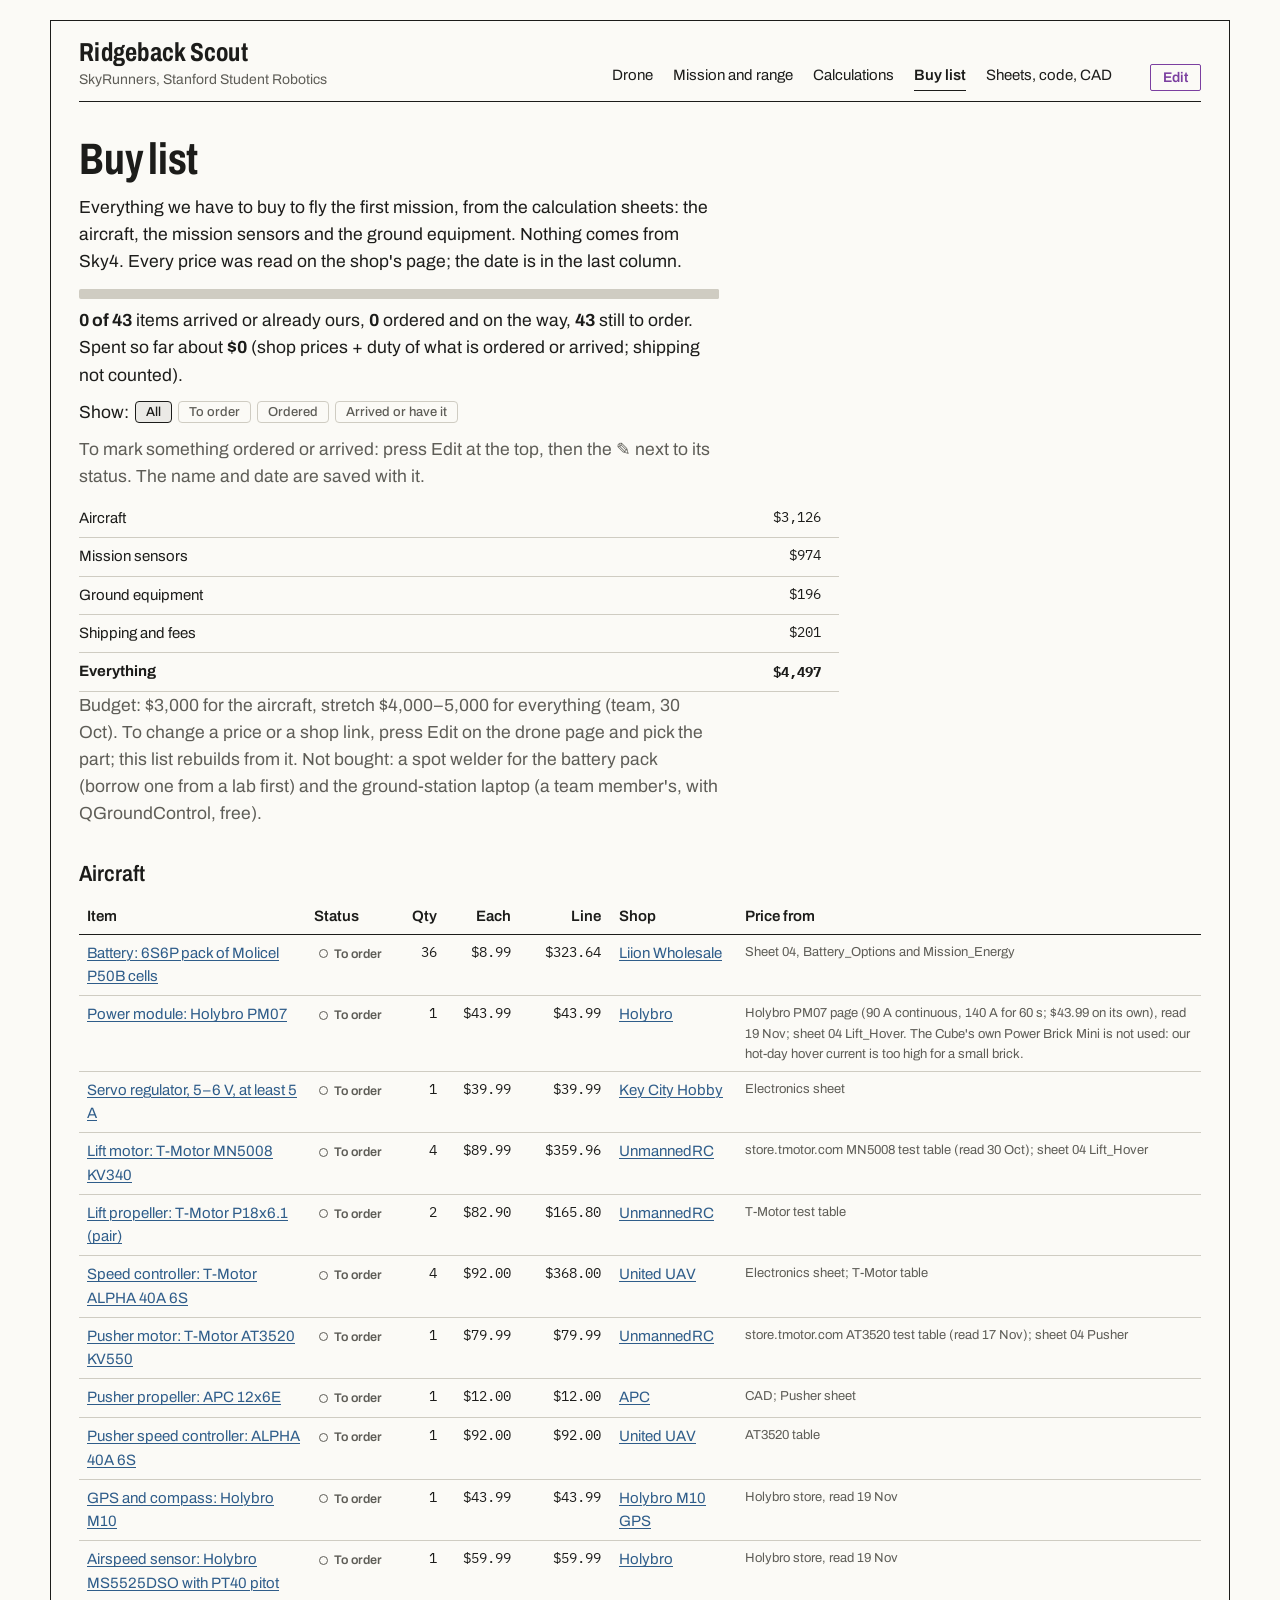
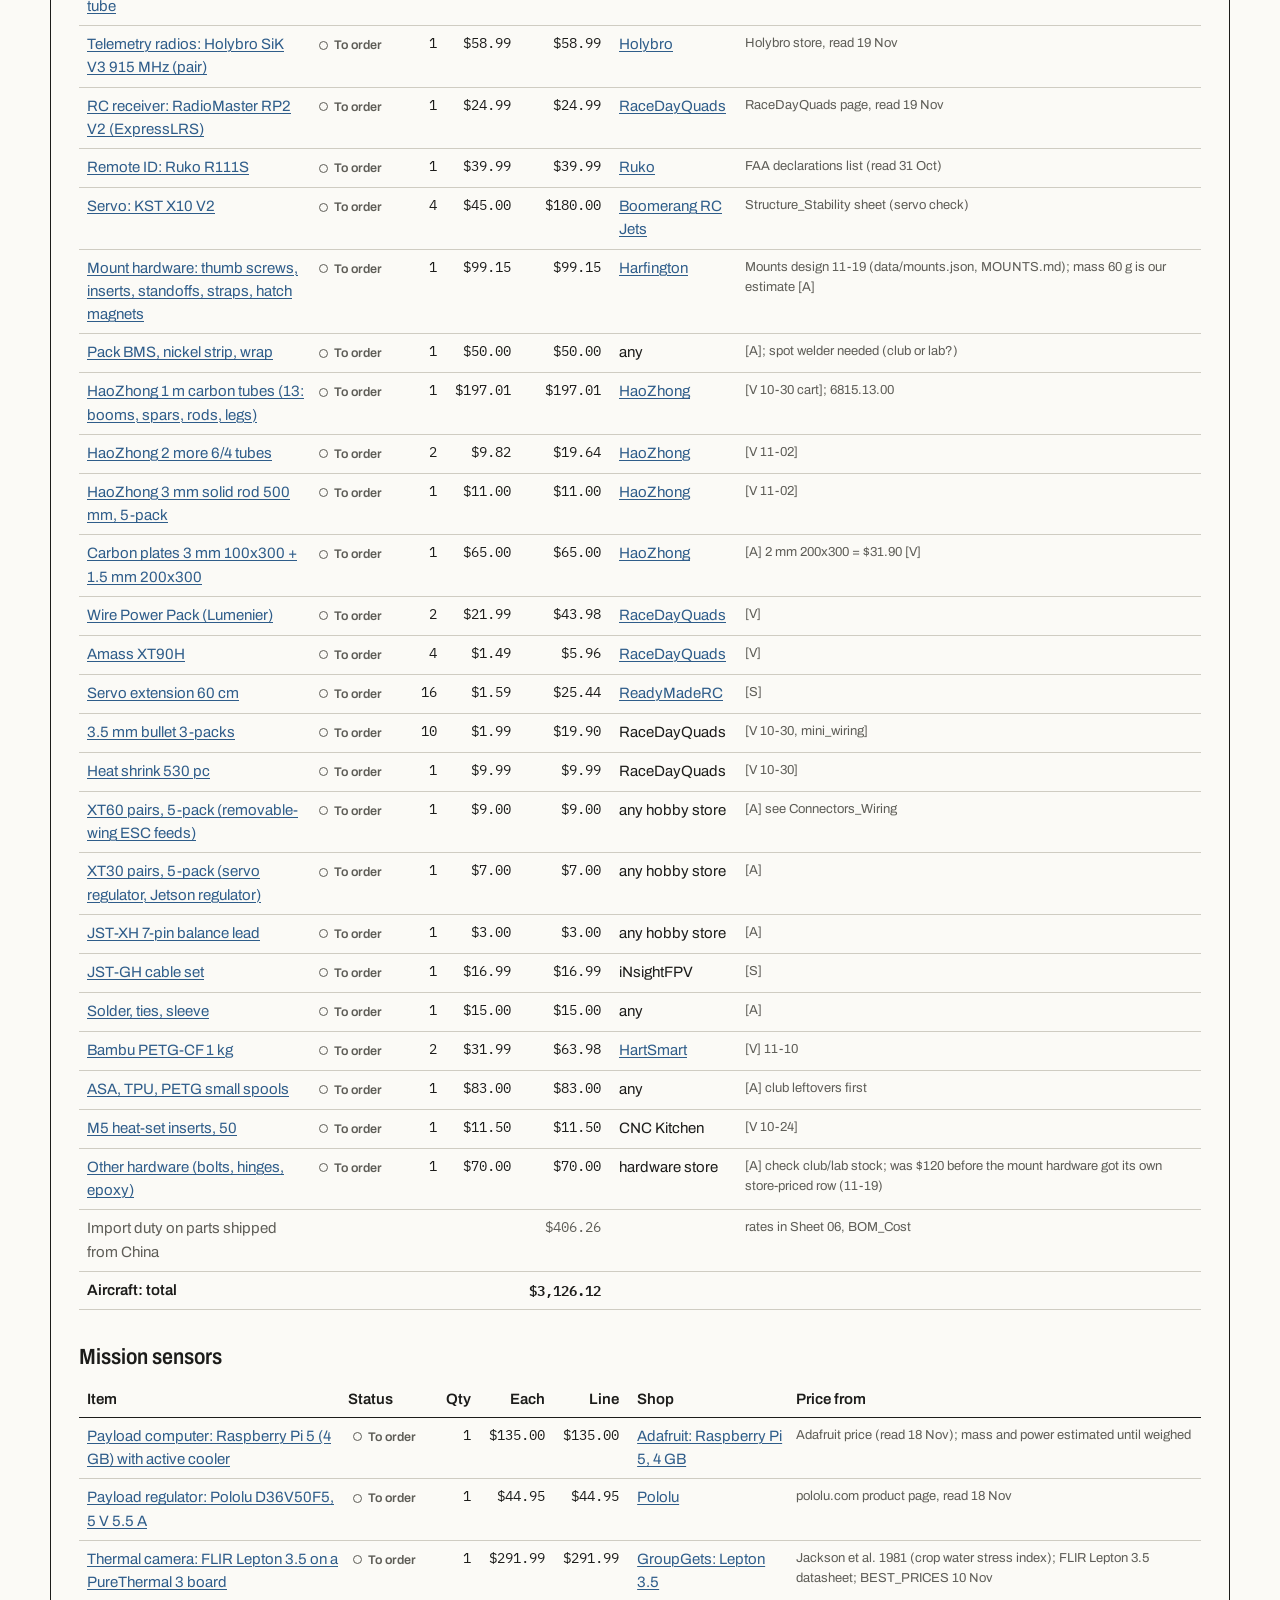
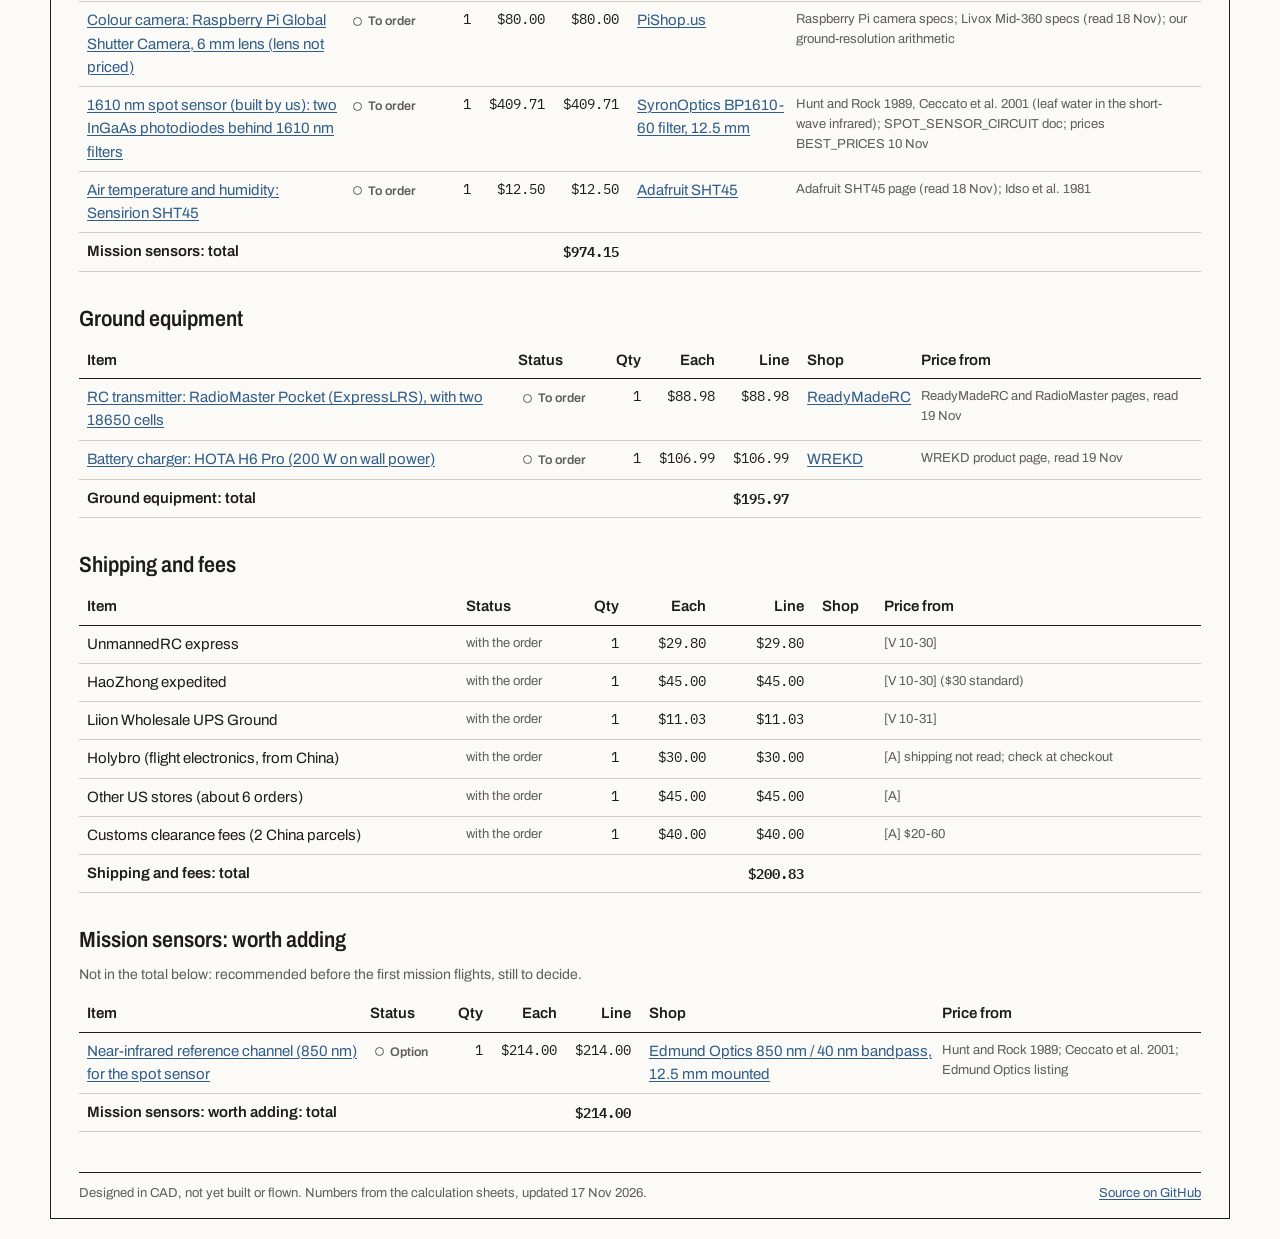
==== commit 8af207d3: "Rebuild sheets and site after: Edit part Remove nozzle (by gui, on the website)" ====
--- a/docs/buy.html
+++ b/docs/buy.html
@@ -1,19 +1,19 @@
 <!doctype html><html lang="en"><head><meta charset="utf-8"><meta name="viewport" content="width=device-width,initial-scale=1">
-<title>Ridgeback buy list</title><link rel="preconnect" href="https://fonts.googleapis.com"><link rel="preconnect" href="https://fonts.gstatic.com" crossorigin><link href="https://fonts.googleapis.com/css2?family=Archivo:wdth,wght@75..100,400..700&family=IBM+Plex+Mono:wght@400;500&display=swap" rel="stylesheet"><link rel="stylesheet" href="assets/style.css?v=a7bbe0247d"></head>
+<title>Ridgeback buy list</title><link rel="preconnect" href="https://fonts.googleapis.com"><link rel="preconnect" href="https://fonts.gstatic.com" crossorigin><link href="https://fonts.googleapis.com/css2?family=Archivo:wdth,wght@75..100,400..700&family=IBM+Plex+Mono:wght@400;500&display=swap" rel="stylesheet"><link rel="stylesheet" href="assets/style.css?v=853f87941e"></head>
 <body class=""><div class="sheet"><header class="collar"><div class="mast"><a class="home" href="index.html">Ridgeback Scout</a>
 <span class="who">SkyRunners, Stanford Student Robotics</span></div><nav><a href="index.html">Drone</a><a href="mission.html">Mission and range</a><a href="calculations.html">Calculations</a><a href="buy.html" aria-current=page>Buy list</a><a href="files.html">Sheets, code, CAD</a><button type="button" id="editToggle" class="editbtn" aria-pressed="false">Edit</button></nav></header>
 <div id="editbar" class="editbar" hidden></div>
 <main><section class="lead"><h1>Buy list</h1>
 <p>Everything we have to buy to fly the first mission, from the calculation sheets: the aircraft, the mission sensors and the ground equipment.
 Nothing comes from Sky4. Every price was read on the shop's page; the date is in the last column.</p>
-<div class="orders"><p class="obar" role="img" aria-label="0 of 44 items arrived, 0 ordered"><span class="s-arrived" style="flex:0"></span><span class="s-ordered" style="flex:0"></span><span class="s-to-order" style="flex:44"></span></p>
-<p><b>0 of 44</b> items arrived or already ours, <b>0</b> ordered and on the way, <b>44</b> still to order. Spent so far about <b>$0</b> (shop prices + duty of what is ordered or arrived; shipping not counted).</p>
+<div class="orders"><p class="obar" role="img" aria-label="0 of 43 items arrived, 0 ordered"><span class="s-arrived" style="flex:0"></span><span class="s-ordered" style="flex:0"></span><span class="s-to-order" style="flex:43"></span></p>
+<p><b>0 of 43</b> items arrived or already ours, <b>0</b> ordered and on the way, <b>43</b> still to order. Spent so far about <b>$0</b> (shop prices + duty of what is ordered or arrived; shipping not counted).</p>
 <p class="ofilter">Show: <button type="button" class="chip" data-show="all" aria-pressed="true">All</button> <button type="button" class="chip" data-show="to-order" aria-pressed="false">To order</button> <button type="button" class="chip" data-show="ordered" aria-pressed="false">Ordered</button> <button type="button" class="chip" data-show="arrived" aria-pressed="false">Arrived or have it</button></p>
 <p class="small">To mark something ordered or arrived: press Edit at the top, then the ✎ next to its status. The name and date are saved with it.</p></div>
-<table class="status"><tbody><tr><td>Aircraft</td><td class="num">$3,179</td></tr><tr><td>Mission sensors</td><td class="num">$974</td></tr><tr><td>Ground equipment</td><td class="num">$196</td></tr><tr><td>Shipping and fees</td><td class="num">$201</td></tr>
-<tr class="tot"><td><b>Everything</b></td><td class="num"><b>$4,550</b></td></tr></tbody></table>
+<table class="status"><tbody><tr><td>Aircraft</td><td class="num">$3,126</td></tr><tr><td>Mission sensors</td><td class="num">$974</td></tr><tr><td>Ground equipment</td><td class="num">$196</td></tr><tr><td>Shipping and fees</td><td class="num">$201</td></tr>
+<tr class="tot"><td><b>Everything</b></td><td class="num"><b>$4,497</b></td></tr></tbody></table>
 <p class="small">Budget: $3,000 for the aircraft, stretch $4,000–5,000 for everything (team, 30 Oct). To change a price or a shop link, press Edit on the drone page and pick the part; this list rebuilds from it.
 Not bought: a spot welder for the battery pack (borrow one from a lab first) and the ground-station laptop (a team member's, with QGroundControl, free).</p></section>
-<section><h2 id="aircraft">Aircraft</h2><div class="tablewrap"><table class="parts buy"><thead><tr><th>Item</th><th>Status</th><th class="num">Qty</th><th class="num">Each</th><th class="num">Line</th><th>Shop</th><th>Price from</th></tr></thead><tbody><tr><td><a href="index.html#battery">Battery: 6S6P pack of Molicel P50B cells</a></td><td><span class="ostate s-to-order" data-order="battery" data-state="to order">To order</span></td><td class="num">36</td><td class="num">$8.99</td><td class="num">$323.64</td><td><a href="https://liionwholesale.com/products/molicel-npe-inr-21700-p50b-60a-5000mah-flat-top-21700-battery-authorized-distributor" target="_blank" rel="noopener">Liion Wholesale</a></td><td class="quiet">Sheet 04, Battery_Options and Mission_Energy</td></tr><tr><td><a href="index.html#pm07">Power module: Holybro PM07</a></td><td><span class="ostate s-to-order" data-order="pm07" data-state="to order">To order</span></td><td class="num">1</td><td class="num">$43.99</td><td class="num">$43.99</td><td><a href="https://holybro.com/products/pixhawk-4-power-module-pm07" target="_blank" rel="noopener">Holybro</a></td><td class="quiet">Holybro PM07 page (90 A continuous, 140 A for 60 s; $43.99 on its own), read 19 Nov; sheet 04 Lift_Hover. The Cube&#x27;s own Power Brick Mini is not used: our hot-day hover current is too high for a small brick.</td></tr><tr><td><a href="index.html#servo_reg">Servo regulator, 5–6 V, at least 5 A</a></td><td><span class="ostate s-to-order" data-order="servo_reg" data-state="to order">To order</span></td><td class="num">1</td><td class="num">$39.99</td><td class="num">$39.99</td><td><a href="https://keycityhobby.com/products/castle-010-0154-00" target="_blank" rel="noopener">Key City Hobby</a></td><td class="quiet">Electronics sheet</td></tr><tr><td><a href="index.html#motor_lift">Lift motor: T-Motor MN5008 KV340</a></td><td><span class="ostate s-to-order" data-order="motor_lift" data-state="to order">To order</span></td><td class="num">4</td><td class="num">$89.99</td><td class="num">$359.96</td><td><a href="https://unmannedrc.com/products/mn5008-antigravity-type-6-12s-uav-motor" target="_blank" rel="noopener">UnmannedRC</a></td><td class="quiet">store.tmotor.com MN5008 test table (read 30 Oct); sheet 04 Lift_Hover</td></tr><tr><td><a href="index.html#prop_lift">Lift propeller: T-Motor P18x6.1 (pair)</a></td><td><span class="ostate s-to-order" data-order="prop_lift" data-state="to order">To order</span></td><td class="num">2</td><td class="num">$82.90</td><td class="num">$165.80</td><td><a href="https://unmannedrc.com/products/polish-p18-6-1-prop-2pcs-pair" target="_blank" rel="noopener">UnmannedRC</a></td><td class="quiet">T-Motor test table</td></tr><tr><td><a href="index.html#esc_lift">Speed controller: T-Motor ALPHA 40A 6S</a></td><td><span class="ostate s-to-order" data-order="esc_lift" data-state="to order">To order</span></td><td class="num">4</td><td class="num">$92.00</td><td class="num">$368.00</td><td><a href="https://store.uniteduav.com/products/alpha-40a-6s" target="_blank" rel="noopener">United UAV</a></td><td class="quiet">Electronics sheet; T-Motor table</td></tr><tr><td><a href="index.html#motor_pusher">Pusher motor: T-Motor AT3520 KV550</a></td><td><span class="ostate s-to-order" data-order="motor_pusher" data-state="to order">To order</span></td><td class="num">1</td><td class="num">$79.99</td><td class="num">$79.99</td><td><a href="https://unmannedrc.com/products/at3520-long-shaft-fixed-wing-uav-motor-kv550-kv720-kv850" target="_blank" rel="noopener">UnmannedRC</a></td><td class="quiet">store.tmotor.com AT3520 test table (read 17 Nov); sheet 04 Pusher</td></tr><tr><td><a href="index.html#prop_pusher">Pusher propeller: APC 12x6E</a></td><td><span class="ostate s-to-order" data-order="prop_pusher" data-state="to order">To order</span></td><td class="num">1</td><td class="num">$12.00</td><td class="num">$12.00</td><td><a href="https://www.apcprop.com/product/12x6e/" target="_blank" rel="noopener">APC</a></td><td class="quiet">CAD; Pusher sheet</td></tr><tr><td><a href="index.html#esc_pusher">Pusher speed controller: ALPHA 40A 6S</a></td><td><span class="ostate s-to-order" data-order="esc_pusher" data-state="to order">To order</span></td><td class="num">1</td><td class="num">$92.00</td><td class="num">$92.00</td><td><a href="https://store.uniteduav.com/products/alpha-40a-6s" target="_blank" rel="noopener">United UAV</a></td><td class="quiet">AT3520 table</td></tr><tr><td><a href="index.html#gnss">GPS and compass: Holybro M10</a></td><td><span class="ostate s-to-order" data-order="gnss" data-state="to order">To order</span></td><td class="num">1</td><td class="num">$43.99</td><td class="num">$43.99</td><td><a href="https://holybro.com/products/m10-gps" target="_blank" rel="noopener">Holybro M10 GPS</a></td><td class="quiet">Holybro store, read 19 Nov</td></tr><tr><td><a href="index.html#airspeed">Airspeed sensor: Holybro MS5525DSO with PT40 pitot tube</a></td><td><span class="ostate s-to-order" data-order="airspeed" data-state="to order">To order</span></td><td class="num">1</td><td class="num">$59.99</td><td class="num">$59.99</td><td><a href="https://holybro.com/products/digital-air-speed-sensor-standard" target="_blank" rel="noopener">Holybro</a></td><td class="quiet">Holybro store, read 19 Nov</td></tr><tr><td><a href="index.html#telemetry">Telemetry radios: Holybro SiK V3 915 MHz (pair)</a></td><td><span class="ostate s-to-order" data-order="telemetry" data-state="to order">To order</span></td><td class="num">1</td><td class="num">$58.99</td><td class="num">$58.99</td><td><a href="https://holybro.com/products/sik-telemetry-radio-v3" target="_blank" rel="noopener">Holybro</a></td><td class="quiet">Holybro store, read 19 Nov</td></tr><tr><td><a href="index.html#rc_rx">RC receiver: RadioMaster RP2 V2 (ExpressLRS)</a></td><td><span class="ostate s-to-order" data-order="rc_rx" data-state="to order">To order</span></td><td class="num">1</td><td class="num">$24.99</td><td class="num">$24.99</td><td><a href="https://www.racedayquads.com/products/radiomaster-rp2-2-4ghz-elrs-nano-receiver-ceramic-antenna" target="_blank" rel="noopener">RaceDayQuads</a></td><td class="quiet">RaceDayQuads page, read 19 Nov</td></tr><tr><td><a href="index.html#remote_id">Remote ID: Ruko R111S</a></td><td><span class="ostate s-to-order" data-order="remote_id" data-state="to order">To order</span></td><td class="num">1</td><td class="num">$39.99</td><td class="num">$39.99</td><td><a href="https://www.ruko.net/products/ruko-r111-remote-id-module" target="_blank" rel="noopener">Ruko</a></td><td class="quiet">FAA declarations list (read 31 Oct)</td></tr><tr><td><a href="index.html#servos">Servo: KST X10 V2</a></td><td><span class="ostate s-to-order" data-order="servos" data-state="to order">To order</span></td><td class="num">4</td><td class="num">$45.00</td><td class="num">$180.00</td><td><a href="https://www.boomerangrcjets.com/products/kst-x10-v2-wing-servo" target="_blank" rel="noopener">Boomerang RC Jets</a></td><td class="quiet">Structure_Stability sheet (servo check)</td></tr><tr><td><a href="index.html#mount_hardware">Mount hardware: thumb screws, inserts, standoffs, straps, hatch magnets</a></td><td><span class="ostate s-to-order" data-order="mount_hardware" data-state="to order">To order</span></td><td class="num">1</td><td class="num">$99.15</td><td class="num">$99.15</td><td><a href="https://www.harfington.com/products/p-1479356" target="_blank" rel="noopener">Harfington</a></td><td class="quiet">Mounts design 11-19 (data/mounts.json, MOUNTS.md); mass 60 g is our estimate [A]</td></tr><tr><td><a href="index.html#pack_bms">Pack BMS, nickel strip, wrap</a></td><td><span class="ostate s-to-order" data-order="pack_bms" data-state="to order">To order</span></td><td class="num">1</td><td class="num">$50.00</td><td class="num">$50.00</td><td>any</td><td class="quiet">[A]; spot welder needed (club or lab?)</td></tr><tr><td><a href="index.html#tubes_main">HaoZhong 1 m carbon tubes (13: booms, spars, rods, legs)</a></td><td><span class="ostate s-to-order" data-order="tubes_main" data-state="to order">To order</span></td><td class="num">1</td><td class="num">$197.01</td><td class="num">$197.01</td><td><a href="https://carbonfibertubes.net" target="_blank" rel="noopener">HaoZhong</a></td><td class="quiet">[V 10-30 cart]; 6815.13.00</td></tr><tr><td><a href="index.html#tubes_extra">HaoZhong 2 more 6/4 tubes</a></td><td><span class="ostate s-to-order" data-order="tubes_extra" data-state="to order">To order</span></td><td class="num">2</td><td class="num">$9.82</td><td class="num">$19.64</td><td><a href="https://carbonfibertubes.net" target="_blank" rel="noopener">HaoZhong</a></td><td class="quiet">[V 11-02]</td></tr><tr><td><a href="index.html#rods_3mm">HaoZhong 3 mm solid rod 500 mm, 5-pack</a></td><td><span class="ostate s-to-order" data-order="rods_3mm" data-state="to order">To order</span></td><td class="num">1</td><td class="num">$11.00</td><td class="num">$11.00</td><td><a href="https://carbonfibertubes.net/products/carbon-fiber-solid-rod-diameter-1-20mm-x-length-500mm" target="_blank" rel="noopener">HaoZhong</a></td><td class="quiet">[V 11-02]</td></tr><tr><td><a href="index.html#carbon_plates">Carbon plates 3 mm 100x300 + 1.5 mm 200x300</a></td><td><span class="ostate s-to-order" data-order="carbon_plates" data-state="to order">To order</span></td><td class="num">1</td><td class="num">$65.00</td><td class="num">$65.00</td><td><a href="https://carbonfibertubes.net/products/3k-carbon-fiber-plate-200x300mm-100-pure-carbon-board-carbon-fiber-material-for-rc-uav-toys" target="_blank" rel="noopener">HaoZhong</a></td><td class="quiet">[A] 2 mm 200x300 = $31.90 [V]</td></tr><tr><td><a href="index.html#wire_pack">Wire Power Pack (Lumenier)</a></td><td><span class="ostate s-to-order" data-order="wire_pack" data-state="to order">To order</span></td><td class="num">2</td><td class="num">$21.99</td><td class="num">$43.98</td><td><a href="https://www.racedayquads.com/products/lumenier-silicone-wire-6-roll-build-kit-power-pack" target="_blank" rel="noopener">RaceDayQuads</a></td><td class="quiet">[V]</td></tr><tr><td><a href="index.html#xt90">Amass XT90H</a></td><td><span class="ostate s-to-order" data-order="xt90" data-state="to order">To order</span></td><td class="num">4</td><td class="num">$1.49</td><td class="num">$5.96</td><td><a href="https://www.racedayquads.com/products/amass-xt90h-connector-1pc-choose-version" target="_blank" rel="noopener">RaceDayQuads</a></td><td class="quiet">[V]</td></tr><tr><td><a href="index.html#servo_ext">Servo extension 60 cm</a></td><td><span class="ostate s-to-order" data-order="servo_ext" data-state="to order">To order</span></td><td class="num">16</td><td class="num">$1.59</td><td class="num">$25.44</td><td><a href="https://www.readymaderc.com/collections/airplanes/electronics/servo-extensions" target="_blank" rel="noopener">ReadyMadeRC</a></td><td class="quiet">[S]</td></tr><tr><td><a href="index.html#bullets">3.5 mm bullet 3-packs</a></td><td><span class="ostate s-to-order" data-order="bullets" data-state="to order">To order</span></td><td class="num">10</td><td class="num">$1.99</td><td class="num">$19.90</td><td>RaceDayQuads</td><td class="quiet">[V 10-30, mini_wiring]</td></tr><tr><td><a href="index.html#heat_shrink">Heat shrink 530 pc</a></td><td><span class="ostate s-to-order" data-order="heat_shrink" data-state="to order">To order</span></td><td class="num">1</td><td class="num">$9.99</td><td class="num">$9.99</td><td>RaceDayQuads</td><td class="quiet">[V 10-30]</td></tr><tr><td><a href="index.html#xt60">XT60 pairs, 5-pack (removable-wing ESC feeds)</a></td><td><span class="ostate s-to-order" data-order="xt60" data-state="to order">To order</span></td><td class="num">1</td><td class="num">$9.00</td><td class="num">$9.00</td><td>any hobby store</td><td class="quiet">[A] see Connectors_Wiring</td></tr><tr><td><a href="index.html#xt30">XT30 pairs, 5-pack (servo regulator, Jetson regulator)</a></td><td><span class="ostate s-to-order" data-order="xt30" data-state="to order">To order</span></td><td class="num">1</td><td class="num">$7.00</td><td class="num">$7.00</td><td>any hobby store</td><td class="quiet">[A]</td></tr><tr><td><a href="index.html#balance_lead">JST-XH 7-pin balance lead</a></td><td><span class="ostate s-to-order" data-order="balance_lead" data-state="to order">To order</span></td><td class="num">1</td><td class="num">$3.00</td><td class="num">$3.00</td><td>any hobby store</td><td class="quiet">[A]</td></tr><tr><td><a href="index.html#jst_gh">JST-GH cable set</a></td><td><span class="ostate s-to-order" data-order="jst_gh" data-state="to order">To order</span></td><td class="num">1</td><td class="num">$16.99</td><td class="num">$16.99</td><td>iNsightFPV</td><td class="quiet">[S]</td></tr><tr><td><a href="index.html#solder">Solder, ties, sleeve</a></td><td><span class="ostate s-to-order" data-order="solder" data-state="to order">To order</span></td><td class="num">1</td><td class="num">$15.00</td><td class="num">$15.00</td><td>any</td><td class="quiet">[A]</td></tr><tr><td><a href="index.html#petg_cf">Bambu PETG-CF 1 kg</a></td><td><span class="ostate s-to-order" data-order="petg_cf" data-state="to order">To order</span></td><td class="num">2</td><td class="num">$31.99</td><td class="num">$63.98</td><td><a href="https://hartsmartproducts.com/products/bambu-petg-cf" target="_blank" rel="noopener">HartSmart</a></td><td class="quiet">[V] 11-10</td></tr><tr><td><a href="index.html#small_spools">ASA, TPU, PETG small spools</a></td><td><span class="ostate s-to-order" data-order="small_spools" data-state="to order">To order</span></td><td class="num">1</td><td class="num">$83.00</td><td class="num">$83.00</td><td>any</td><td class="quiet">[A] club leftovers first</td></tr><tr><td><a href="index.html#m5_inserts">M5 heat-set inserts, 50</a></td><td><span class="ostate s-to-order" data-order="m5_inserts" data-state="to order">To order</span></td><td class="num">1</td><td class="num">$11.50</td><td class="num">$11.50</td><td>CNC Kitchen</td><td class="quiet">[V 10-24]</td></tr><tr><td><a href="index.html#hardware">Other hardware (bolts, hinges, epoxy)</a></td><td><span class="ostate s-to-order" data-order="hardware" data-state="to order">To order</span></td><td class="num">1</td><td class="num">$70.00</td><td class="num">$70.00</td><td>hardware store</td><td class="quiet">[A] check club/lab stock; was $120 before the mount hardware got its own store-priced row (11-19)</td></tr><tr><td><a href="index.html#nozzle">Prusa ObXidian 0.4 nozzle (only if needed)</a></td><td><span class="ostate s-to-order" data-order="nozzle" data-state="to order">To order</span></td><td class="num">1</td><td class="num">$52.90</td><td class="num">$52.90</td><td><a href="https://www.prusa3d.com/product/prusa-nozzle-obxidian-4/" target="_blank" rel="noopener">Prusa</a></td><td class="quiet">[V]; only if no hardened nozzle</td></tr><tr class="sub"><td>Import duty on parts shipped from China</td><td></td><td></td><td></td><td class="num">$406.26</td><td></td><td class="quiet">rates in Sheet 06, BOM_Cost</td></tr><tr class="tot"><td>Aircraft: total</td><td></td><td></td><td></td><td class="num">$3,179.02</td><td></td><td></td></tr></tbody></table></div></section><section><h2 id="mission-sensors">Mission sensors</h2><div class="tablewrap"><table class="parts buy"><thead><tr><th>Item</th><th>Status</th><th class="num">Qty</th><th class="num">Each</th><th class="num">Line</th><th>Shop</th><th>Price from</th></tr></thead><tbody><tr><td><a href="index.html#payload_computer">Payload computer: Raspberry Pi 5 (4 GB) with active cooler</a></td><td><span class="ostate s-to-order" data-order="payload_computer" data-state="to order">To order</span></td><td class="num">1</td><td class="num">$135.00</td><td class="num">$135.00</td><td><a href="https://www.adafruit.com/product/5812" target="_blank" rel="noopener">Adafruit: Raspberry Pi 5, 4 GB</a></td><td class="quiet">Adafruit price (read 18 Nov); mass and power estimated until weighed</td></tr><tr><td><a href="index.html#payload_power">Payload regulator: Pololu D36V50F5, 5 V 5.5 A</a></td><td><span class="ostate s-to-order" data-order="payload_power" data-state="to order">To order</span></td><td class="num">1</td><td class="num">$44.95</td><td class="num">$44.95</td><td><a href="https://www.pololu.com/product/4091" target="_blank" rel="noopener">Pololu</a></td><td class="quiet">pololu.com product page, read 18 Nov</td></tr><tr><td><a href="index.html#thermal_cam">Thermal camera: FLIR Lepton 3.5 on a PureThermal 3 board</a></td><td><span class="ostate s-to-order" data-order="thermal_cam" data-state="to order">To order</span></td><td class="num">1</td><td class="num">$291.99</td><td class="num">$291.99</td><td><a href="https://groupgets.com/products/flir-lepton-3-5" target="_blank" rel="noopener">GroupGets: Lepton 3.5</a></td><td class="quiet">Jackson et al. 1981 (crop water stress index); FLIR Lepton 3.5 datasheet; BEST_PRICES 10 Nov</td></tr><tr><td><a href="index.html#rgb_cam">Colour camera: Raspberry Pi Global Shutter Camera, 6 mm lens (lens not priced)</a></td><td><span class="ostate s-to-order" data-order="rgb_cam" data-state="to order">To order</span></td><td class="num">1</td><td class="num">$80.00</td><td class="num">$80.00</td><td><a href="https://www.pishop.us/product/raspberry-pi-global-shutter-camera/" target="_blank" rel="noopener">PiShop.us</a></td><td class="quiet">Raspberry Pi camera specs; Livox Mid-360 specs (read 18 Nov); our ground-resolution arithmetic</td></tr><tr><td><a href="index.html#spot_sensor">1610 nm spot sensor (built by us): two InGaAs photodiodes behind 1610 nm filters</a></td><td><span class="ostate s-to-order" data-order="spot_sensor" data-state="to order">To order</span></td><td class="num">1</td><td class="num">$409.71</td><td class="num">$409.71</td><td><a href="https://syronoptics.com/products/bp1610-60" target="_blank" rel="noopener">SyronOptics BP1610-60 filter, 12.5 mm</a></td><td class="quiet">Hunt and Rock 1989, Ceccato et al. 2001 (leaf water in the short-wave infrared); SPOT_SENSOR_CIRCUIT doc; prices BEST_PRICES 10 Nov</td></tr><tr><td><a href="index.html#air_sensor">Air temperature and humidity: Sensirion SHT45</a></td><td><span class="ostate s-to-order" data-order="air_sensor" data-state="to order">To order</span></td><td class="num">1</td><td class="num">$12.50</td><td class="num">$12.50</td><td><a href="https://www.adafruit.com/product/5665" target="_blank" rel="noopener">Adafruit SHT45</a></td><td class="quiet">Adafruit SHT45 page (read 18 Nov); Idso et al. 1981</td></tr><tr class="tot"><td>Mission sensors: total</td><td></td><td></td><td></td><td class="num">$974.15</td><td></td><td></td></tr></tbody></table></div></section><section><h2 id="ground-equipment">Ground equipment</h2><div class="tablewrap"><table class="parts buy"><thead><tr><th>Item</th><th>Status</th><th class="num">Qty</th><th class="num">Each</th><th class="num">Line</th><th>Shop</th><th>Price from</th></tr></thead><tbody><tr><td><a href="index.html#rc_tx">RC transmitter: RadioMaster Pocket (ExpressLRS), with two 18650 cells</a></td><td><span class="ostate s-to-order" data-order="rc_tx" data-state="to order">To order</span></td><td class="num">1</td><td class="num">$88.98</td><td class="num">$88.98</td><td><a href="https://www.readymaderc.com/products/details/85660-radiomaster-pocket-radio-controller-expresslrs-elrs-2-4ghz-charcoal-mode-2" target="_blank" rel="noopener">ReadyMadeRC</a></td><td class="quiet">ReadyMadeRC and RadioMaster pages, read 19 Nov</td></tr><tr><td><a href="index.html#charger">Battery charger: HOTA H6 Pro (200 W on wall power)</a></td><td><span class="ostate s-to-order" data-order="charger" data-state="to order">To order</span></td><td class="num">1</td><td class="num">$106.99</td><td class="num">$106.99</td><td><a href="https://wrekd.com/products/hota-h6-pro-700w-26a-1-6s-ac-dc-smart-charger-black" target="_blank" rel="noopener">WREKD</a></td><td class="quiet">WREKD product page, read 19 Nov</td></tr><tr class="tot"><td>Ground equipment: total</td><td></td><td></td><td></td><td class="num">$195.97</td><td></td><td></td></tr></tbody></table></div></section><section><h2 id="shipping-and-fees">Shipping and fees</h2><div class="tablewrap"><table class="parts buy"><thead><tr><th>Item</th><th>Status</th><th class="num">Qty</th><th class="num">Each</th><th class="num">Line</th><th>Shop</th><th>Price from</th></tr></thead><tbody><tr><td>UnmannedRC express</td><td class="quiet">with the order</td><td class="num">1</td><td class="num">$29.80</td><td class="num">$29.80</td><td></td><td class="quiet">[V 10-30]</td></tr><tr><td>HaoZhong expedited</td><td class="quiet">with the order</td><td class="num">1</td><td class="num">$45.00</td><td class="num">$45.00</td><td></td><td class="quiet">[V 10-30] ($30 standard)</td></tr><tr><td>Liion Wholesale UPS Ground</td><td class="quiet">with the order</td><td class="num">1</td><td class="num">$11.03</td><td class="num">$11.03</td><td></td><td class="quiet">[V 10-31]</td></tr><tr><td>Holybro (flight electronics, from China)</td><td class="quiet">with the order</td><td class="num">1</td><td class="num">$30.00</td><td class="num">$30.00</td><td></td><td class="quiet">[A] shipping not read; check at checkout</td></tr><tr><td>Other US stores (about 6 orders)</td><td class="quiet">with the order</td><td class="num">1</td><td class="num">$45.00</td><td class="num">$45.00</td><td></td><td class="quiet">[A]</td></tr><tr><td>Customs clearance fees (2 China parcels)</td><td class="quiet">with the order</td><td class="num">1</td><td class="num">$40.00</td><td class="num">$40.00</td><td></td><td class="quiet">[A] $20-60</td></tr><tr class="tot"><td>Shipping and fees: total</td><td></td><td></td><td></td><td class="num">$200.83</td><td></td><td></td></tr></tbody></table></div></section><section><h2 id="mission-sensors-add">Mission sensors: worth adding</h2><p class="small">Not in the total below: recommended before the first mission flights, still to decide.</p><div class="tablewrap"><table class="parts buy"><thead><tr><th>Item</th><th>Status</th><th class="num">Qty</th><th class="num">Each</th><th class="num">Line</th><th>Shop</th><th>Price from</th></tr></thead><tbody><tr><td><a href="index.html#nir_channel">Near-infrared reference channel (850 nm) for the spot sensor</a></td><td><span class="ostate s-to-order" data-order="nir_channel" data-state="to order">Option</span></td><td class="num">1</td><td class="num">$214.00</td><td class="num">$214.00</td><td><a href="https://www.edmundoptics.com/p/850nm-cwl-40nm-fwhm-125mm-mounted-diameter/22453/" target="_blank" rel="noopener">Edmund Optics 850 nm / 40 nm bandpass, 12.5 mm mounted</a></td><td class="quiet">Hunt and Rock 1989; Ceccato et al. 2001; Edmund Optics listing</td></tr><tr class="tot"><td>Mission sensors: worth adding: total</td><td></td><td></td><td></td><td class="num">$214.00</td><td></td><td></td></tr></tbody></table></div></section></main>
+<section><h2 id="aircraft">Aircraft</h2><div class="tablewrap"><table class="parts buy"><thead><tr><th>Item</th><th>Status</th><th class="num">Qty</th><th class="num">Each</th><th class="num">Line</th><th>Shop</th><th>Price from</th></tr></thead><tbody><tr><td><a href="index.html#battery">Battery: 6S6P pack of Molicel P50B cells</a></td><td><span class="ostate s-to-order" data-order="battery" data-state="to order">To order</span></td><td class="num">36</td><td class="num">$8.99</td><td class="num">$323.64</td><td><a href="https://liionwholesale.com/products/molicel-npe-inr-21700-p50b-60a-5000mah-flat-top-21700-battery-authorized-distributor" target="_blank" rel="noopener">Liion Wholesale</a></td><td class="quiet">Sheet 04, Battery_Options and Mission_Energy</td></tr><tr><td><a href="index.html#pm07">Power module: Holybro PM07</a></td><td><span class="ostate s-to-order" data-order="pm07" data-state="to order">To order</span></td><td class="num">1</td><td class="num">$43.99</td><td class="num">$43.99</td><td><a href="https://holybro.com/products/pixhawk-4-power-module-pm07" target="_blank" rel="noopener">Holybro</a></td><td class="quiet">Holybro PM07 page (90 A continuous, 140 A for 60 s; $43.99 on its own), read 19 Nov; sheet 04 Lift_Hover. The Cube&#x27;s own Power Brick Mini is not used: our hot-day hover current is too high for a small brick.</td></tr><tr><td><a href="index.html#servo_reg">Servo regulator, 5–6 V, at least 5 A</a></td><td><span class="ostate s-to-order" data-order="servo_reg" data-state="to order">To order</span></td><td class="num">1</td><td class="num">$39.99</td><td class="num">$39.99</td><td><a href="https://keycityhobby.com/products/castle-010-0154-00" target="_blank" rel="noopener">Key City Hobby</a></td><td class="quiet">Electronics sheet</td></tr><tr><td><a href="index.html#motor_lift">Lift motor: T-Motor MN5008 KV340</a></td><td><span class="ostate s-to-order" data-order="motor_lift" data-state="to order">To order</span></td><td class="num">4</td><td class="num">$89.99</td><td class="num">$359.96</td><td><a href="https://unmannedrc.com/products/mn5008-antigravity-type-6-12s-uav-motor" target="_blank" rel="noopener">UnmannedRC</a></td><td class="quiet">store.tmotor.com MN5008 test table (read 30 Oct); sheet 04 Lift_Hover</td></tr><tr><td><a href="index.html#prop_lift">Lift propeller: T-Motor P18x6.1 (pair)</a></td><td><span class="ostate s-to-order" data-order="prop_lift" data-state="to order">To order</span></td><td class="num">2</td><td class="num">$82.90</td><td class="num">$165.80</td><td><a href="https://unmannedrc.com/products/polish-p18-6-1-prop-2pcs-pair" target="_blank" rel="noopener">UnmannedRC</a></td><td class="quiet">T-Motor test table</td></tr><tr><td><a href="index.html#esc_lift">Speed controller: T-Motor ALPHA 40A 6S</a></td><td><span class="ostate s-to-order" data-order="esc_lift" data-state="to order">To order</span></td><td class="num">4</td><td class="num">$92.00</td><td class="num">$368.00</td><td><a href="https://store.uniteduav.com/products/alpha-40a-6s" target="_blank" rel="noopener">United UAV</a></td><td class="quiet">Electronics sheet; T-Motor table</td></tr><tr><td><a href="index.html#motor_pusher">Pusher motor: T-Motor AT3520 KV550</a></td><td><span class="ostate s-to-order" data-order="motor_pusher" data-state="to order">To order</span></td><td class="num">1</td><td class="num">$79.99</td><td class="num">$79.99</td><td><a href="https://unmannedrc.com/products/at3520-long-shaft-fixed-wing-uav-motor-kv550-kv720-kv850" target="_blank" rel="noopener">UnmannedRC</a></td><td class="quiet">store.tmotor.com AT3520 test table (read 17 Nov); sheet 04 Pusher</td></tr><tr><td><a href="index.html#prop_pusher">Pusher propeller: APC 12x6E</a></td><td><span class="ostate s-to-order" data-order="prop_pusher" data-state="to order">To order</span></td><td class="num">1</td><td class="num">$12.00</td><td class="num">$12.00</td><td><a href="https://www.apcprop.com/product/12x6e/" target="_blank" rel="noopener">APC</a></td><td class="quiet">CAD; Pusher sheet</td></tr><tr><td><a href="index.html#esc_pusher">Pusher speed controller: ALPHA 40A 6S</a></td><td><span class="ostate s-to-order" data-order="esc_pusher" data-state="to order">To order</span></td><td class="num">1</td><td class="num">$92.00</td><td class="num">$92.00</td><td><a href="https://store.uniteduav.com/products/alpha-40a-6s" target="_blank" rel="noopener">United UAV</a></td><td class="quiet">AT3520 table</td></tr><tr><td><a href="index.html#gnss">GPS and compass: Holybro M10</a></td><td><span class="ostate s-to-order" data-order="gnss" data-state="to order">To order</span></td><td class="num">1</td><td class="num">$43.99</td><td class="num">$43.99</td><td><a href="https://holybro.com/products/m10-gps" target="_blank" rel="noopener">Holybro M10 GPS</a></td><td class="quiet">Holybro store, read 19 Nov</td></tr><tr><td><a href="index.html#airspeed">Airspeed sensor: Holybro MS5525DSO with PT40 pitot tube</a></td><td><span class="ostate s-to-order" data-order="airspeed" data-state="to order">To order</span></td><td class="num">1</td><td class="num">$59.99</td><td class="num">$59.99</td><td><a href="https://holybro.com/products/digital-air-speed-sensor-standard" target="_blank" rel="noopener">Holybro</a></td><td class="quiet">Holybro store, read 19 Nov</td></tr><tr><td><a href="index.html#telemetry">Telemetry radios: Holybro SiK V3 915 MHz (pair)</a></td><td><span class="ostate s-to-order" data-order="telemetry" data-state="to order">To order</span></td><td class="num">1</td><td class="num">$58.99</td><td class="num">$58.99</td><td><a href="https://holybro.com/products/sik-telemetry-radio-v3" target="_blank" rel="noopener">Holybro</a></td><td class="quiet">Holybro store, read 19 Nov</td></tr><tr><td><a href="index.html#rc_rx">RC receiver: RadioMaster RP2 V2 (ExpressLRS)</a></td><td><span class="ostate s-to-order" data-order="rc_rx" data-state="to order">To order</span></td><td class="num">1</td><td class="num">$24.99</td><td class="num">$24.99</td><td><a href="https://www.racedayquads.com/products/radiomaster-rp2-2-4ghz-elrs-nano-receiver-ceramic-antenna" target="_blank" rel="noopener">RaceDayQuads</a></td><td class="quiet">RaceDayQuads page, read 19 Nov</td></tr><tr><td><a href="index.html#remote_id">Remote ID: Ruko R111S</a></td><td><span class="ostate s-to-order" data-order="remote_id" data-state="to order">To order</span></td><td class="num">1</td><td class="num">$39.99</td><td class="num">$39.99</td><td><a href="https://www.ruko.net/products/ruko-r111-remote-id-module" target="_blank" rel="noopener">Ruko</a></td><td class="quiet">FAA declarations list (read 31 Oct)</td></tr><tr><td><a href="index.html#servos">Servo: KST X10 V2</a></td><td><span class="ostate s-to-order" data-order="servos" data-state="to order">To order</span></td><td class="num">4</td><td class="num">$45.00</td><td class="num">$180.00</td><td><a href="https://www.boomerangrcjets.com/products/kst-x10-v2-wing-servo" target="_blank" rel="noopener">Boomerang RC Jets</a></td><td class="quiet">Structure_Stability sheet (servo check)</td></tr><tr><td><a href="index.html#mount_hardware">Mount hardware: thumb screws, inserts, standoffs, straps, hatch magnets</a></td><td><span class="ostate s-to-order" data-order="mount_hardware" data-state="to order">To order</span></td><td class="num">1</td><td class="num">$99.15</td><td class="num">$99.15</td><td><a href="https://www.harfington.com/products/p-1479356" target="_blank" rel="noopener">Harfington</a></td><td class="quiet">Mounts design 11-19 (data/mounts.json, MOUNTS.md); mass 60 g is our estimate [A]</td></tr><tr><td><a href="index.html#pack_bms">Pack BMS, nickel strip, wrap</a></td><td><span class="ostate s-to-order" data-order="pack_bms" data-state="to order">To order</span></td><td class="num">1</td><td class="num">$50.00</td><td class="num">$50.00</td><td>any</td><td class="quiet">[A]; spot welder needed (club or lab?)</td></tr><tr><td><a href="index.html#tubes_main">HaoZhong 1 m carbon tubes (13: booms, spars, rods, legs)</a></td><td><span class="ostate s-to-order" data-order="tubes_main" data-state="to order">To order</span></td><td class="num">1</td><td class="num">$197.01</td><td class="num">$197.01</td><td><a href="https://carbonfibertubes.net" target="_blank" rel="noopener">HaoZhong</a></td><td class="quiet">[V 10-30 cart]; 6815.13.00</td></tr><tr><td><a href="index.html#tubes_extra">HaoZhong 2 more 6/4 tubes</a></td><td><span class="ostate s-to-order" data-order="tubes_extra" data-state="to order">To order</span></td><td class="num">2</td><td class="num">$9.82</td><td class="num">$19.64</td><td><a href="https://carbonfibertubes.net" target="_blank" rel="noopener">HaoZhong</a></td><td class="quiet">[V 11-02]</td></tr><tr><td><a href="index.html#rods_3mm">HaoZhong 3 mm solid rod 500 mm, 5-pack</a></td><td><span class="ostate s-to-order" data-order="rods_3mm" data-state="to order">To order</span></td><td class="num">1</td><td class="num">$11.00</td><td class="num">$11.00</td><td><a href="https://carbonfibertubes.net/products/carbon-fiber-solid-rod-diameter-1-20mm-x-length-500mm" target="_blank" rel="noopener">HaoZhong</a></td><td class="quiet">[V 11-02]</td></tr><tr><td><a href="index.html#carbon_plates">Carbon plates 3 mm 100x300 + 1.5 mm 200x300</a></td><td><span class="ostate s-to-order" data-order="carbon_plates" data-state="to order">To order</span></td><td class="num">1</td><td class="num">$65.00</td><td class="num">$65.00</td><td><a href="https://carbonfibertubes.net/products/3k-carbon-fiber-plate-200x300mm-100-pure-carbon-board-carbon-fiber-material-for-rc-uav-toys" target="_blank" rel="noopener">HaoZhong</a></td><td class="quiet">[A] 2 mm 200x300 = $31.90 [V]</td></tr><tr><td><a href="index.html#wire_pack">Wire Power Pack (Lumenier)</a></td><td><span class="ostate s-to-order" data-order="wire_pack" data-state="to order">To order</span></td><td class="num">2</td><td class="num">$21.99</td><td class="num">$43.98</td><td><a href="https://www.racedayquads.com/products/lumenier-silicone-wire-6-roll-build-kit-power-pack" target="_blank" rel="noopener">RaceDayQuads</a></td><td class="quiet">[V]</td></tr><tr><td><a href="index.html#xt90">Amass XT90H</a></td><td><span class="ostate s-to-order" data-order="xt90" data-state="to order">To order</span></td><td class="num">4</td><td class="num">$1.49</td><td class="num">$5.96</td><td><a href="https://www.racedayquads.com/products/amass-xt90h-connector-1pc-choose-version" target="_blank" rel="noopener">RaceDayQuads</a></td><td class="quiet">[V]</td></tr><tr><td><a href="index.html#servo_ext">Servo extension 60 cm</a></td><td><span class="ostate s-to-order" data-order="servo_ext" data-state="to order">To order</span></td><td class="num">16</td><td class="num">$1.59</td><td class="num">$25.44</td><td><a href="https://www.readymaderc.com/collections/airplanes/electronics/servo-extensions" target="_blank" rel="noopener">ReadyMadeRC</a></td><td class="quiet">[S]</td></tr><tr><td><a href="index.html#bullets">3.5 mm bullet 3-packs</a></td><td><span class="ostate s-to-order" data-order="bullets" data-state="to order">To order</span></td><td class="num">10</td><td class="num">$1.99</td><td class="num">$19.90</td><td>RaceDayQuads</td><td class="quiet">[V 10-30, mini_wiring]</td></tr><tr><td><a href="index.html#heat_shrink">Heat shrink 530 pc</a></td><td><span class="ostate s-to-order" data-order="heat_shrink" data-state="to order">To order</span></td><td class="num">1</td><td class="num">$9.99</td><td class="num">$9.99</td><td>RaceDayQuads</td><td class="quiet">[V 10-30]</td></tr><tr><td><a href="index.html#xt60">XT60 pairs, 5-pack (removable-wing ESC feeds)</a></td><td><span class="ostate s-to-order" data-order="xt60" data-state="to order">To order</span></td><td class="num">1</td><td class="num">$9.00</td><td class="num">$9.00</td><td>any hobby store</td><td class="quiet">[A] see Connectors_Wiring</td></tr><tr><td><a href="index.html#xt30">XT30 pairs, 5-pack (servo regulator, Jetson regulator)</a></td><td><span class="ostate s-to-order" data-order="xt30" data-state="to order">To order</span></td><td class="num">1</td><td class="num">$7.00</td><td class="num">$7.00</td><td>any hobby store</td><td class="quiet">[A]</td></tr><tr><td><a href="index.html#balance_lead">JST-XH 7-pin balance lead</a></td><td><span class="ostate s-to-order" data-order="balance_lead" data-state="to order">To order</span></td><td class="num">1</td><td class="num">$3.00</td><td class="num">$3.00</td><td>any hobby store</td><td class="quiet">[A]</td></tr><tr><td><a href="index.html#jst_gh">JST-GH cable set</a></td><td><span class="ostate s-to-order" data-order="jst_gh" data-state="to order">To order</span></td><td class="num">1</td><td class="num">$16.99</td><td class="num">$16.99</td><td>iNsightFPV</td><td class="quiet">[S]</td></tr><tr><td><a href="index.html#solder">Solder, ties, sleeve</a></td><td><span class="ostate s-to-order" data-order="solder" data-state="to order">To order</span></td><td class="num">1</td><td class="num">$15.00</td><td class="num">$15.00</td><td>any</td><td class="quiet">[A]</td></tr><tr><td><a href="index.html#petg_cf">Bambu PETG-CF 1 kg</a></td><td><span class="ostate s-to-order" data-order="petg_cf" data-state="to order">To order</span></td><td class="num">2</td><td class="num">$31.99</td><td class="num">$63.98</td><td><a href="https://hartsmartproducts.com/products/bambu-petg-cf" target="_blank" rel="noopener">HartSmart</a></td><td class="quiet">[V] 11-10</td></tr><tr><td><a href="index.html#small_spools">ASA, TPU, PETG small spools</a></td><td><span class="ostate s-to-order" data-order="small_spools" data-state="to order">To order</span></td><td class="num">1</td><td class="num">$83.00</td><td class="num">$83.00</td><td>any</td><td class="quiet">[A] club leftovers first</td></tr><tr><td><a href="index.html#m5_inserts">M5 heat-set inserts, 50</a></td><td><span class="ostate s-to-order" data-order="m5_inserts" data-state="to order">To order</span></td><td class="num">1</td><td class="num">$11.50</td><td class="num">$11.50</td><td>CNC Kitchen</td><td class="quiet">[V 10-24]</td></tr><tr><td><a href="index.html#hardware">Other hardware (bolts, hinges, epoxy)</a></td><td><span class="ostate s-to-order" data-order="hardware" data-state="to order">To order</span></td><td class="num">1</td><td class="num">$70.00</td><td class="num">$70.00</td><td>hardware store</td><td class="quiet">[A] check club/lab stock; was $120 before the mount hardware got its own store-priced row (11-19)</td></tr><tr class="sub"><td>Import duty on parts shipped from China</td><td></td><td></td><td></td><td class="num">$406.26</td><td></td><td class="quiet">rates in Sheet 06, BOM_Cost</td></tr><tr class="tot"><td>Aircraft: total</td><td></td><td></td><td></td><td class="num">$3,126.12</td><td></td><td></td></tr></tbody></table></div></section><section><h2 id="mission-sensors">Mission sensors</h2><div class="tablewrap"><table class="parts buy"><thead><tr><th>Item</th><th>Status</th><th class="num">Qty</th><th class="num">Each</th><th class="num">Line</th><th>Shop</th><th>Price from</th></tr></thead><tbody><tr><td><a href="index.html#payload_computer">Payload computer: Raspberry Pi 5 (4 GB) with active cooler</a></td><td><span class="ostate s-to-order" data-order="payload_computer" data-state="to order">To order</span></td><td class="num">1</td><td class="num">$135.00</td><td class="num">$135.00</td><td><a href="https://www.adafruit.com/product/5812" target="_blank" rel="noopener">Adafruit: Raspberry Pi 5, 4 GB</a></td><td class="quiet">Adafruit price (read 18 Nov); mass and power estimated until weighed</td></tr><tr><td><a href="index.html#payload_power">Payload regulator: Pololu D36V50F5, 5 V 5.5 A</a></td><td><span class="ostate s-to-order" data-order="payload_power" data-state="to order">To order</span></td><td class="num">1</td><td class="num">$44.95</td><td class="num">$44.95</td><td><a href="https://www.pololu.com/product/4091" target="_blank" rel="noopener">Pololu</a></td><td class="quiet">pololu.com product page, read 18 Nov</td></tr><tr><td><a href="index.html#thermal_cam">Thermal camera: FLIR Lepton 3.5 on a PureThermal 3 board</a></td><td><span class="ostate s-to-order" data-order="thermal_cam" data-state="to order">To order</span></td><td class="num">1</td><td class="num">$291.99</td><td class="num">$291.99</td><td><a href="https://groupgets.com/products/flir-lepton-3-5" target="_blank" rel="noopener">GroupGets: Lepton 3.5</a></td><td class="quiet">Jackson et al. 1981 (crop water stress index); FLIR Lepton 3.5 datasheet; BEST_PRICES 10 Nov</td></tr><tr><td><a href="index.html#rgb_cam">Colour camera: Raspberry Pi Global Shutter Camera, 6 mm lens (lens not priced)</a></td><td><span class="ostate s-to-order" data-order="rgb_cam" data-state="to order">To order</span></td><td class="num">1</td><td class="num">$80.00</td><td class="num">$80.00</td><td><a href="https://www.pishop.us/product/raspberry-pi-global-shutter-camera/" target="_blank" rel="noopener">PiShop.us</a></td><td class="quiet">Raspberry Pi camera specs; Livox Mid-360 specs (read 18 Nov); our ground-resolution arithmetic</td></tr><tr><td><a href="index.html#spot_sensor">1610 nm spot sensor (built by us): two InGaAs photodiodes behind 1610 nm filters</a></td><td><span class="ostate s-to-order" data-order="spot_sensor" data-state="to order">To order</span></td><td class="num">1</td><td class="num">$409.71</td><td class="num">$409.71</td><td><a href="https://syronoptics.com/products/bp1610-60" target="_blank" rel="noopener">SyronOptics BP1610-60 filter, 12.5 mm</a></td><td class="quiet">Hunt and Rock 1989, Ceccato et al. 2001 (leaf water in the short-wave infrared); SPOT_SENSOR_CIRCUIT doc; prices BEST_PRICES 10 Nov</td></tr><tr><td><a href="index.html#air_sensor">Air temperature and humidity: Sensirion SHT45</a></td><td><span class="ostate s-to-order" data-order="air_sensor" data-state="to order">To order</span></td><td class="num">1</td><td class="num">$12.50</td><td class="num">$12.50</td><td><a href="https://www.adafruit.com/product/5665" target="_blank" rel="noopener">Adafruit SHT45</a></td><td class="quiet">Adafruit SHT45 page (read 18 Nov); Idso et al. 1981</td></tr><tr class="tot"><td>Mission sensors: total</td><td></td><td></td><td></td><td class="num">$974.15</td><td></td><td></td></tr></tbody></table></div></section><section><h2 id="ground-equipment">Ground equipment</h2><div class="tablewrap"><table class="parts buy"><thead><tr><th>Item</th><th>Status</th><th class="num">Qty</th><th class="num">Each</th><th class="num">Line</th><th>Shop</th><th>Price from</th></tr></thead><tbody><tr><td><a href="index.html#rc_tx">RC transmitter: RadioMaster Pocket (ExpressLRS), with two 18650 cells</a></td><td><span class="ostate s-to-order" data-order="rc_tx" data-state="to order">To order</span></td><td class="num">1</td><td class="num">$88.98</td><td class="num">$88.98</td><td><a href="https://www.readymaderc.com/products/details/85660-radiomaster-pocket-radio-controller-expresslrs-elrs-2-4ghz-charcoal-mode-2" target="_blank" rel="noopener">ReadyMadeRC</a></td><td class="quiet">ReadyMadeRC and RadioMaster pages, read 19 Nov</td></tr><tr><td><a href="index.html#charger">Battery charger: HOTA H6 Pro (200 W on wall power)</a></td><td><span class="ostate s-to-order" data-order="charger" data-state="to order">To order</span></td><td class="num">1</td><td class="num">$106.99</td><td class="num">$106.99</td><td><a href="https://wrekd.com/products/hota-h6-pro-700w-26a-1-6s-ac-dc-smart-charger-black" target="_blank" rel="noopener">WREKD</a></td><td class="quiet">WREKD product page, read 19 Nov</td></tr><tr class="tot"><td>Ground equipment: total</td><td></td><td></td><td></td><td class="num">$195.97</td><td></td><td></td></tr></tbody></table></div></section><section><h2 id="shipping-and-fees">Shipping and fees</h2><div class="tablewrap"><table class="parts buy"><thead><tr><th>Item</th><th>Status</th><th class="num">Qty</th><th class="num">Each</th><th class="num">Line</th><th>Shop</th><th>Price from</th></tr></thead><tbody><tr><td>UnmannedRC express</td><td class="quiet">with the order</td><td class="num">1</td><td class="num">$29.80</td><td class="num">$29.80</td><td></td><td class="quiet">[V 10-30]</td></tr><tr><td>HaoZhong expedited</td><td class="quiet">with the order</td><td class="num">1</td><td class="num">$45.00</td><td class="num">$45.00</td><td></td><td class="quiet">[V 10-30] ($30 standard)</td></tr><tr><td>Liion Wholesale UPS Ground</td><td class="quiet">with the order</td><td class="num">1</td><td class="num">$11.03</td><td class="num">$11.03</td><td></td><td class="quiet">[V 10-31]</td></tr><tr><td>Holybro (flight electronics, from China)</td><td class="quiet">with the order</td><td class="num">1</td><td class="num">$30.00</td><td class="num">$30.00</td><td></td><td class="quiet">[A] shipping not read; check at checkout</td></tr><tr><td>Other US stores (about 6 orders)</td><td class="quiet">with the order</td><td class="num">1</td><td class="num">$45.00</td><td class="num">$45.00</td><td></td><td class="quiet">[A]</td></tr><tr><td>Customs clearance fees (2 China parcels)</td><td class="quiet">with the order</td><td class="num">1</td><td class="num">$40.00</td><td class="num">$40.00</td><td></td><td class="quiet">[A] $20-60</td></tr><tr class="tot"><td>Shipping and fees: total</td><td></td><td></td><td></td><td class="num">$200.83</td><td></td><td></td></tr></tbody></table></div></section><section><h2 id="mission-sensors-add">Mission sensors: worth adding</h2><p class="small">Not in the total below: recommended before the first mission flights, still to decide.</p><div class="tablewrap"><table class="parts buy"><thead><tr><th>Item</th><th>Status</th><th class="num">Qty</th><th class="num">Each</th><th class="num">Line</th><th>Shop</th><th>Price from</th></tr></thead><tbody><tr><td><a href="index.html#nir_channel">Near-infrared reference channel (850 nm) for the spot sensor</a></td><td><span class="ostate s-to-order" data-order="nir_channel" data-state="to order">Option</span></td><td class="num">1</td><td class="num">$214.00</td><td class="num">$214.00</td><td><a href="https://www.edmundoptics.com/p/850nm-cwl-40nm-fwhm-125mm-mounted-diameter/22453/" target="_blank" rel="noopener">Edmund Optics 850 nm / 40 nm bandpass, 12.5 mm mounted</a></td><td class="quiet">Hunt and Rock 1989; Ceccato et al. 2001; Edmund Optics listing</td></tr><tr class="tot"><td>Mission sensors: worth adding: total</td><td></td><td></td><td></td><td class="num">$214.00</td><td></td><td></td></tr></tbody></table></div></section></main>
 <footer class="collar foot"><span>Designed in CAD, not yet built or flown. Numbers from the calculation sheets, updated 17 Nov 2026.</span>
 <a href="https://github.com/guinterface/skyrunners-ridgeback">Source on GitHub</a></footer></div><script type="module" src="assets/edit.js?v=d320cd42c4"></script></body></html>
--- a/docs/assets/style.css
+++ b/docs/assets/style.css
@@ -307,3 +307,5 @@
 .held p{margin:4px 0}.held ul{margin:2px 0 6px;padding-left:18px}
 ol.steps.tight{margin:2px 0 4px;line-height:1.45}ol.steps.tight li{margin:2px 0}
 #openhatches{margin-right:14px}#openhatches[aria-pressed="true"]{color:var(--purple);font-weight:700}
+
+.draftnote{border-left:3px solid #c2410c;padding:6px 10px;margin:8px 0;background:color-mix(in srgb,#c2410c 8%,transparent)}
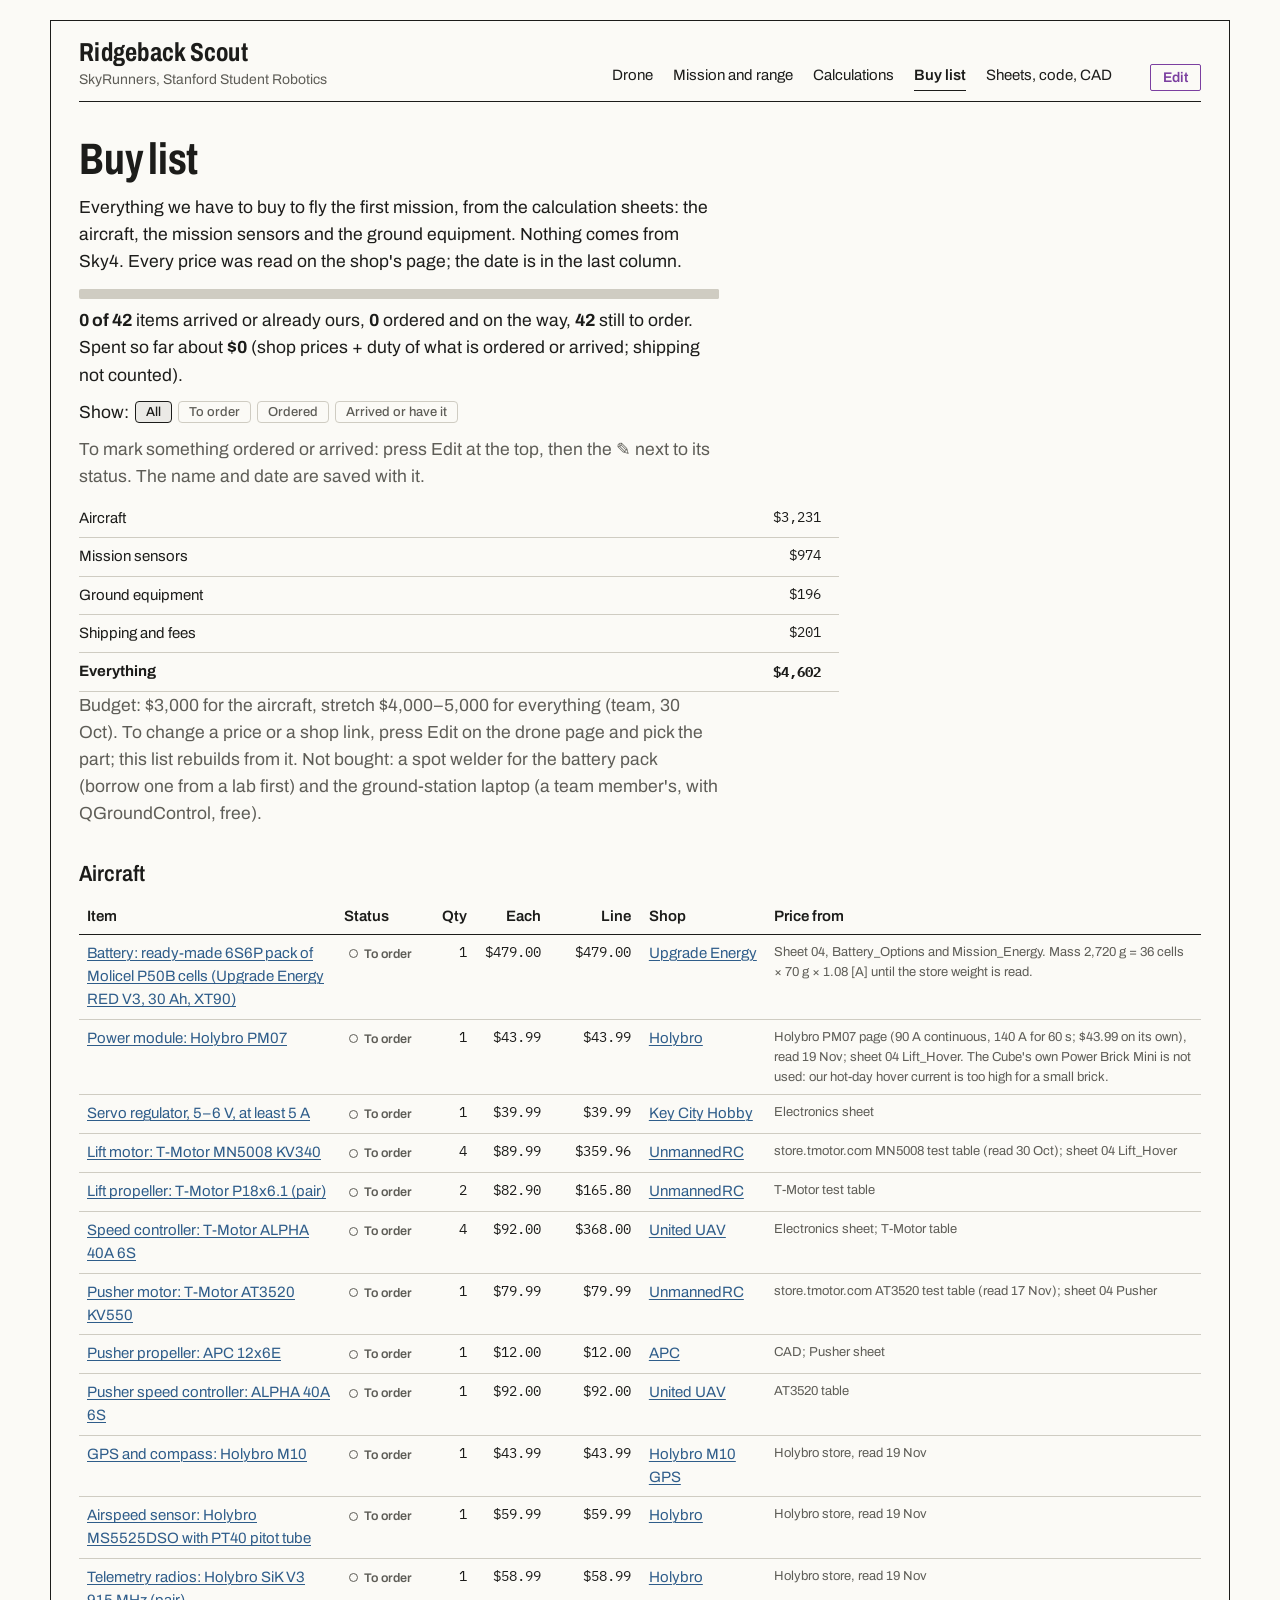
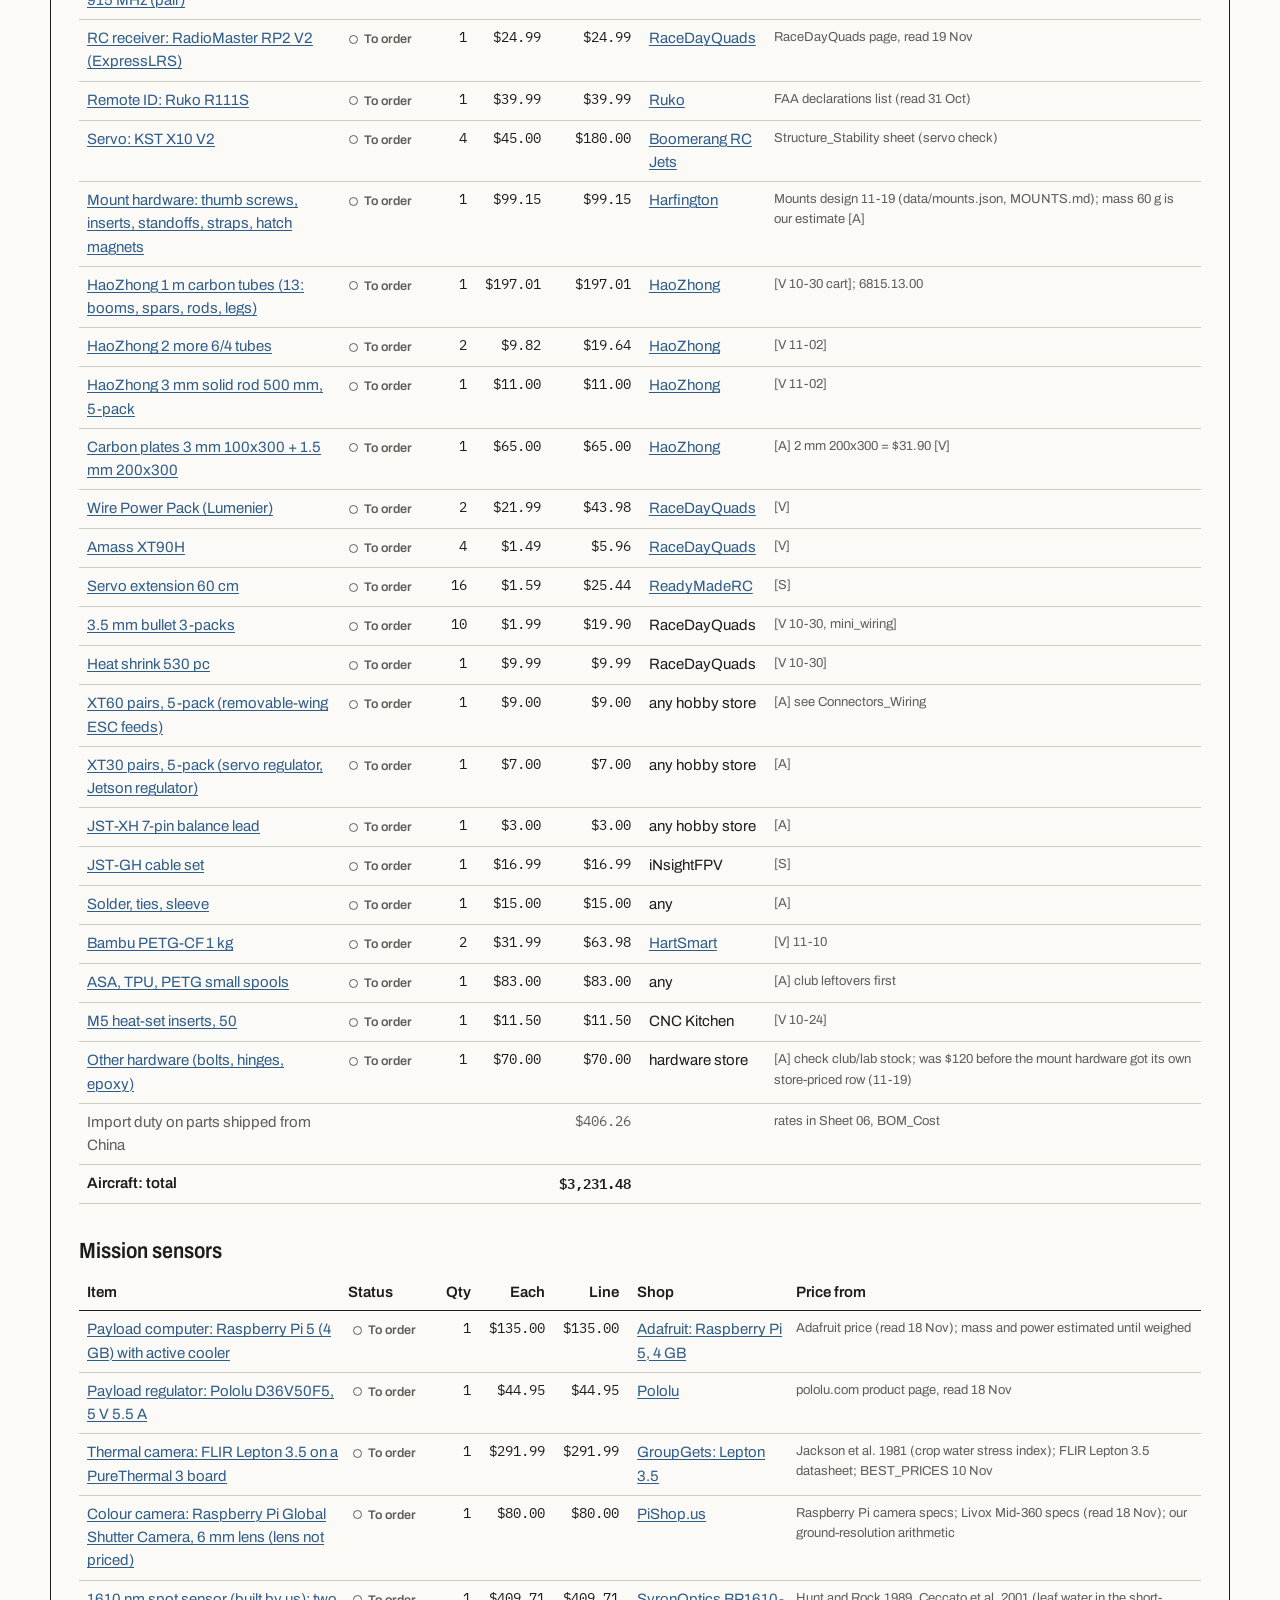
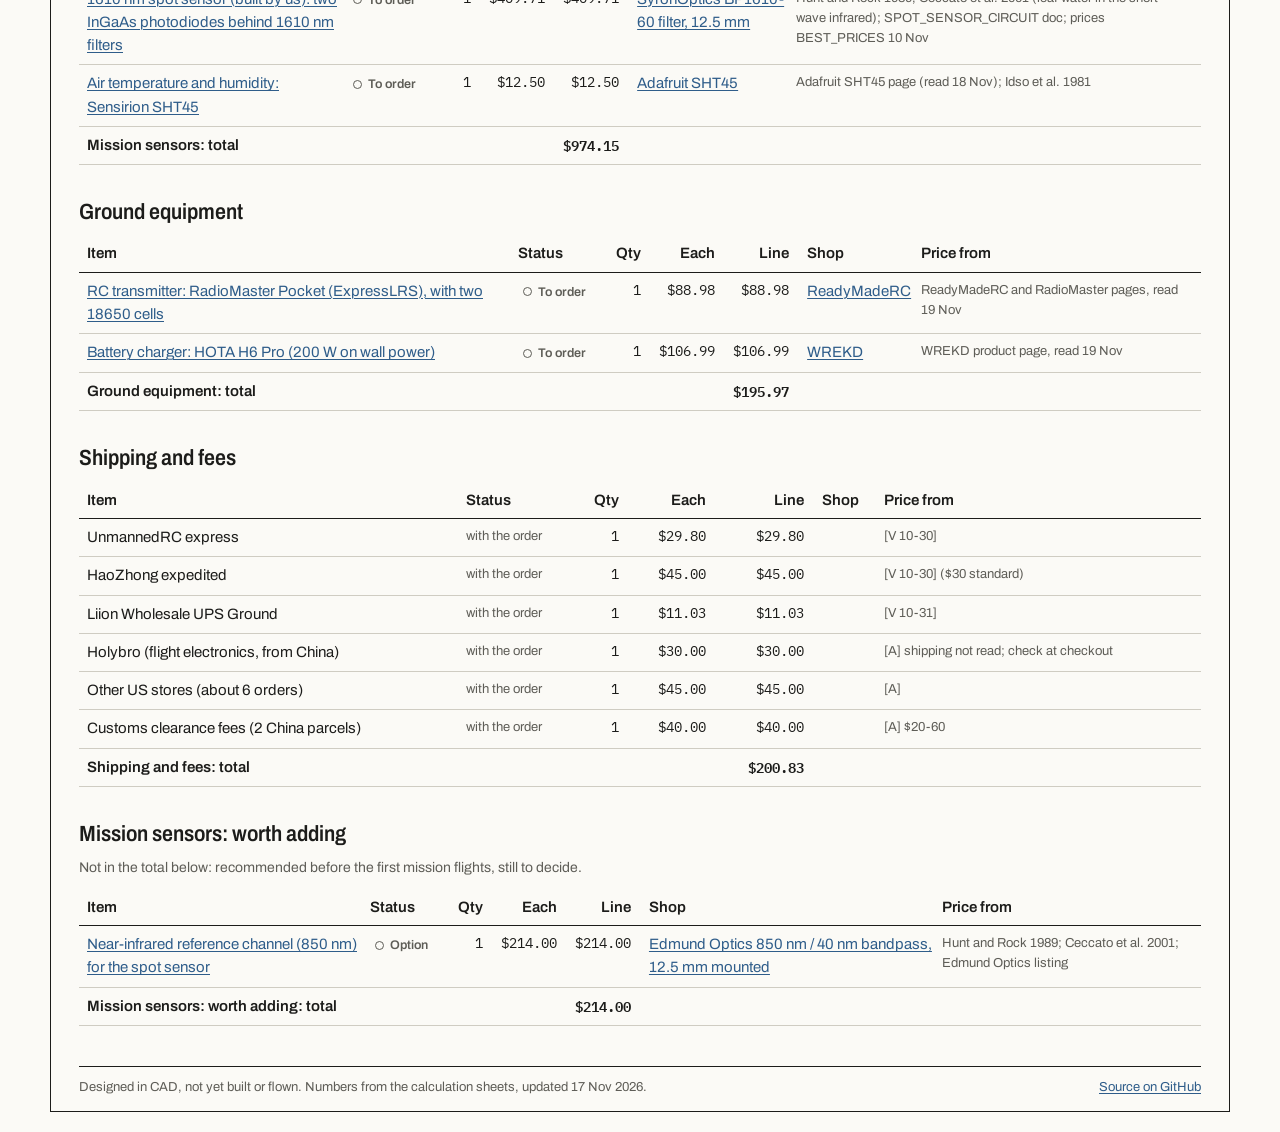
==== commit 156138e8: "Battery: buy the ready-made 6S6P P50B pack (Upgrade Energy RED V3, $479, price to confirm) instead o" ====
--- a/docs/buy.html
+++ b/docs/buy.html
@@ -6,14 +6,14 @@
 <main><section class="lead"><h1>Buy list</h1>
 <p>Everything we have to buy to fly the first mission, from the calculation sheets: the aircraft, the mission sensors and the ground equipment.
 Nothing comes from Sky4. Every price was read on the shop's page; the date is in the last column.</p>
-<div class="orders"><p class="obar" role="img" aria-label="0 of 43 items arrived, 0 ordered"><span class="s-arrived" style="flex:0"></span><span class="s-ordered" style="flex:0"></span><span class="s-to-order" style="flex:43"></span></p>
-<p><b>0 of 43</b> items arrived or already ours, <b>0</b> ordered and on the way, <b>43</b> still to order. Spent so far about <b>$0</b> (shop prices + duty of what is ordered or arrived; shipping not counted).</p>
+<div class="orders"><p class="obar" role="img" aria-label="0 of 42 items arrived, 0 ordered"><span class="s-arrived" style="flex:0"></span><span class="s-ordered" style="flex:0"></span><span class="s-to-order" style="flex:42"></span></p>
+<p><b>0 of 42</b> items arrived or already ours, <b>0</b> ordered and on the way, <b>42</b> still to order. Spent so far about <b>$0</b> (shop prices + duty of what is ordered or arrived; shipping not counted).</p>
 <p class="ofilter">Show: <button type="button" class="chip" data-show="all" aria-pressed="true">All</button> <button type="button" class="chip" data-show="to-order" aria-pressed="false">To order</button> <button type="button" class="chip" data-show="ordered" aria-pressed="false">Ordered</button> <button type="button" class="chip" data-show="arrived" aria-pressed="false">Arrived or have it</button></p>
 <p class="small">To mark something ordered or arrived: press Edit at the top, then the ✎ next to its status. The name and date are saved with it.</p></div>
-<table class="status"><tbody><tr><td>Aircraft</td><td class="num">$3,126</td></tr><tr><td>Mission sensors</td><td class="num">$974</td></tr><tr><td>Ground equipment</td><td class="num">$196</td></tr><tr><td>Shipping and fees</td><td class="num">$201</td></tr>
-<tr class="tot"><td><b>Everything</b></td><td class="num"><b>$4,497</b></td></tr></tbody></table>
+<table class="status"><tbody><tr><td>Aircraft</td><td class="num">$3,231</td></tr><tr><td>Mission sensors</td><td class="num">$974</td></tr><tr><td>Ground equipment</td><td class="num">$196</td></tr><tr><td>Shipping and fees</td><td class="num">$201</td></tr>
+<tr class="tot"><td><b>Everything</b></td><td class="num"><b>$4,602</b></td></tr></tbody></table>
 <p class="small">Budget: $3,000 for the aircraft, stretch $4,000–5,000 for everything (team, 30 Oct). To change a price or a shop link, press Edit on the drone page and pick the part; this list rebuilds from it.
 Not bought: a spot welder for the battery pack (borrow one from a lab first) and the ground-station laptop (a team member's, with QGroundControl, free).</p></section>
-<section><h2 id="aircraft">Aircraft</h2><div class="tablewrap"><table class="parts buy"><thead><tr><th>Item</th><th>Status</th><th class="num">Qty</th><th class="num">Each</th><th class="num">Line</th><th>Shop</th><th>Price from</th></tr></thead><tbody><tr><td><a href="index.html#battery">Battery: 6S6P pack of Molicel P50B cells</a></td><td><span class="ostate s-to-order" data-order="battery" data-state="to order">To order</span></td><td class="num">36</td><td class="num">$8.99</td><td class="num">$323.64</td><td><a href="https://liionwholesale.com/products/molicel-npe-inr-21700-p50b-60a-5000mah-flat-top-21700-battery-authorized-distributor" target="_blank" rel="noopener">Liion Wholesale</a></td><td class="quiet">Sheet 04, Battery_Options and Mission_Energy</td></tr><tr><td><a href="index.html#pm07">Power module: Holybro PM07</a></td><td><span class="ostate s-to-order" data-order="pm07" data-state="to order">To order</span></td><td class="num">1</td><td class="num">$43.99</td><td class="num">$43.99</td><td><a href="https://holybro.com/products/pixhawk-4-power-module-pm07" target="_blank" rel="noopener">Holybro</a></td><td class="quiet">Holybro PM07 page (90 A continuous, 140 A for 60 s; $43.99 on its own), read 19 Nov; sheet 04 Lift_Hover. The Cube&#x27;s own Power Brick Mini is not used: our hot-day hover current is too high for a small brick.</td></tr><tr><td><a href="index.html#servo_reg">Servo regulator, 5–6 V, at least 5 A</a></td><td><span class="ostate s-to-order" data-order="servo_reg" data-state="to order">To order</span></td><td class="num">1</td><td class="num">$39.99</td><td class="num">$39.99</td><td><a href="https://keycityhobby.com/products/castle-010-0154-00" target="_blank" rel="noopener">Key City Hobby</a></td><td class="quiet">Electronics sheet</td></tr><tr><td><a href="index.html#motor_lift">Lift motor: T-Motor MN5008 KV340</a></td><td><span class="ostate s-to-order" data-order="motor_lift" data-state="to order">To order</span></td><td class="num">4</td><td class="num">$89.99</td><td class="num">$359.96</td><td><a href="https://unmannedrc.com/products/mn5008-antigravity-type-6-12s-uav-motor" target="_blank" rel="noopener">UnmannedRC</a></td><td class="quiet">store.tmotor.com MN5008 test table (read 30 Oct); sheet 04 Lift_Hover</td></tr><tr><td><a href="index.html#prop_lift">Lift propeller: T-Motor P18x6.1 (pair)</a></td><td><span class="ostate s-to-order" data-order="prop_lift" data-state="to order">To order</span></td><td class="num">2</td><td class="num">$82.90</td><td class="num">$165.80</td><td><a href="https://unmannedrc.com/products/polish-p18-6-1-prop-2pcs-pair" target="_blank" rel="noopener">UnmannedRC</a></td><td class="quiet">T-Motor test table</td></tr><tr><td><a href="index.html#esc_lift">Speed controller: T-Motor ALPHA 40A 6S</a></td><td><span class="ostate s-to-order" data-order="esc_lift" data-state="to order">To order</span></td><td class="num">4</td><td class="num">$92.00</td><td class="num">$368.00</td><td><a href="https://store.uniteduav.com/products/alpha-40a-6s" target="_blank" rel="noopener">United UAV</a></td><td class="quiet">Electronics sheet; T-Motor table</td></tr><tr><td><a href="index.html#motor_pusher">Pusher motor: T-Motor AT3520 KV550</a></td><td><span class="ostate s-to-order" data-order="motor_pusher" data-state="to order">To order</span></td><td class="num">1</td><td class="num">$79.99</td><td class="num">$79.99</td><td><a href="https://unmannedrc.com/products/at3520-long-shaft-fixed-wing-uav-motor-kv550-kv720-kv850" target="_blank" rel="noopener">UnmannedRC</a></td><td class="quiet">store.tmotor.com AT3520 test table (read 17 Nov); sheet 04 Pusher</td></tr><tr><td><a href="index.html#prop_pusher">Pusher propeller: APC 12x6E</a></td><td><span class="ostate s-to-order" data-order="prop_pusher" data-state="to order">To order</span></td><td class="num">1</td><td class="num">$12.00</td><td class="num">$12.00</td><td><a href="https://www.apcprop.com/product/12x6e/" target="_blank" rel="noopener">APC</a></td><td class="quiet">CAD; Pusher sheet</td></tr><tr><td><a href="index.html#esc_pusher">Pusher speed controller: ALPHA 40A 6S</a></td><td><span class="ostate s-to-order" data-order="esc_pusher" data-state="to order">To order</span></td><td class="num">1</td><td class="num">$92.00</td><td class="num">$92.00</td><td><a href="https://store.uniteduav.com/products/alpha-40a-6s" target="_blank" rel="noopener">United UAV</a></td><td class="quiet">AT3520 table</td></tr><tr><td><a href="index.html#gnss">GPS and compass: Holybro M10</a></td><td><span class="ostate s-to-order" data-order="gnss" data-state="to order">To order</span></td><td class="num">1</td><td class="num">$43.99</td><td class="num">$43.99</td><td><a href="https://holybro.com/products/m10-gps" target="_blank" rel="noopener">Holybro M10 GPS</a></td><td class="quiet">Holybro store, read 19 Nov</td></tr><tr><td><a href="index.html#airspeed">Airspeed sensor: Holybro MS5525DSO with PT40 pitot tube</a></td><td><span class="ostate s-to-order" data-order="airspeed" data-state="to order">To order</span></td><td class="num">1</td><td class="num">$59.99</td><td class="num">$59.99</td><td><a href="https://holybro.com/products/digital-air-speed-sensor-standard" target="_blank" rel="noopener">Holybro</a></td><td class="quiet">Holybro store, read 19 Nov</td></tr><tr><td><a href="index.html#telemetry">Telemetry radios: Holybro SiK V3 915 MHz (pair)</a></td><td><span class="ostate s-to-order" data-order="telemetry" data-state="to order">To order</span></td><td class="num">1</td><td class="num">$58.99</td><td class="num">$58.99</td><td><a href="https://holybro.com/products/sik-telemetry-radio-v3" target="_blank" rel="noopener">Holybro</a></td><td class="quiet">Holybro store, read 19 Nov</td></tr><tr><td><a href="index.html#rc_rx">RC receiver: RadioMaster RP2 V2 (ExpressLRS)</a></td><td><span class="ostate s-to-order" data-order="rc_rx" data-state="to order">To order</span></td><td class="num">1</td><td class="num">$24.99</td><td class="num">$24.99</td><td><a href="https://www.racedayquads.com/products/radiomaster-rp2-2-4ghz-elrs-nano-receiver-ceramic-antenna" target="_blank" rel="noopener">RaceDayQuads</a></td><td class="quiet">RaceDayQuads page, read 19 Nov</td></tr><tr><td><a href="index.html#remote_id">Remote ID: Ruko R111S</a></td><td><span class="ostate s-to-order" data-order="remote_id" data-state="to order">To order</span></td><td class="num">1</td><td class="num">$39.99</td><td class="num">$39.99</td><td><a href="https://www.ruko.net/products/ruko-r111-remote-id-module" target="_blank" rel="noopener">Ruko</a></td><td class="quiet">FAA declarations list (read 31 Oct)</td></tr><tr><td><a href="index.html#servos">Servo: KST X10 V2</a></td><td><span class="ostate s-to-order" data-order="servos" data-state="to order">To order</span></td><td class="num">4</td><td class="num">$45.00</td><td class="num">$180.00</td><td><a href="https://www.boomerangrcjets.com/products/kst-x10-v2-wing-servo" target="_blank" rel="noopener">Boomerang RC Jets</a></td><td class="quiet">Structure_Stability sheet (servo check)</td></tr><tr><td><a href="index.html#mount_hardware">Mount hardware: thumb screws, inserts, standoffs, straps, hatch magnets</a></td><td><span class="ostate s-to-order" data-order="mount_hardware" data-state="to order">To order</span></td><td class="num">1</td><td class="num">$99.15</td><td class="num">$99.15</td><td><a href="https://www.harfington.com/products/p-1479356" target="_blank" rel="noopener">Harfington</a></td><td class="quiet">Mounts design 11-19 (data/mounts.json, MOUNTS.md); mass 60 g is our estimate [A]</td></tr><tr><td><a href="index.html#pack_bms">Pack BMS, nickel strip, wrap</a></td><td><span class="ostate s-to-order" data-order="pack_bms" data-state="to order">To order</span></td><td class="num">1</td><td class="num">$50.00</td><td class="num">$50.00</td><td>any</td><td class="quiet">[A]; spot welder needed (club or lab?)</td></tr><tr><td><a href="index.html#tubes_main">HaoZhong 1 m carbon tubes (13: booms, spars, rods, legs)</a></td><td><span class="ostate s-to-order" data-order="tubes_main" data-state="to order">To order</span></td><td class="num">1</td><td class="num">$197.01</td><td class="num">$197.01</td><td><a href="https://carbonfibertubes.net" target="_blank" rel="noopener">HaoZhong</a></td><td class="quiet">[V 10-30 cart]; 6815.13.00</td></tr><tr><td><a href="index.html#tubes_extra">HaoZhong 2 more 6/4 tubes</a></td><td><span class="ostate s-to-order" data-order="tubes_extra" data-state="to order">To order</span></td><td class="num">2</td><td class="num">$9.82</td><td class="num">$19.64</td><td><a href="https://carbonfibertubes.net" target="_blank" rel="noopener">HaoZhong</a></td><td class="quiet">[V 11-02]</td></tr><tr><td><a href="index.html#rods_3mm">HaoZhong 3 mm solid rod 500 mm, 5-pack</a></td><td><span class="ostate s-to-order" data-order="rods_3mm" data-state="to order">To order</span></td><td class="num">1</td><td class="num">$11.00</td><td class="num">$11.00</td><td><a href="https://carbonfibertubes.net/products/carbon-fiber-solid-rod-diameter-1-20mm-x-length-500mm" target="_blank" rel="noopener">HaoZhong</a></td><td class="quiet">[V 11-02]</td></tr><tr><td><a href="index.html#carbon_plates">Carbon plates 3 mm 100x300 + 1.5 mm 200x300</a></td><td><span class="ostate s-to-order" data-order="carbon_plates" data-state="to order">To order</span></td><td class="num">1</td><td class="num">$65.00</td><td class="num">$65.00</td><td><a href="https://carbonfibertubes.net/products/3k-carbon-fiber-plate-200x300mm-100-pure-carbon-board-carbon-fiber-material-for-rc-uav-toys" target="_blank" rel="noopener">HaoZhong</a></td><td class="quiet">[A] 2 mm 200x300 = $31.90 [V]</td></tr><tr><td><a href="index.html#wire_pack">Wire Power Pack (Lumenier)</a></td><td><span class="ostate s-to-order" data-order="wire_pack" data-state="to order">To order</span></td><td class="num">2</td><td class="num">$21.99</td><td class="num">$43.98</td><td><a href="https://www.racedayquads.com/products/lumenier-silicone-wire-6-roll-build-kit-power-pack" target="_blank" rel="noopener">RaceDayQuads</a></td><td class="quiet">[V]</td></tr><tr><td><a href="index.html#xt90">Amass XT90H</a></td><td><span class="ostate s-to-order" data-order="xt90" data-state="to order">To order</span></td><td class="num">4</td><td class="num">$1.49</td><td class="num">$5.96</td><td><a href="https://www.racedayquads.com/products/amass-xt90h-connector-1pc-choose-version" target="_blank" rel="noopener">RaceDayQuads</a></td><td class="quiet">[V]</td></tr><tr><td><a href="index.html#servo_ext">Servo extension 60 cm</a></td><td><span class="ostate s-to-order" data-order="servo_ext" data-state="to order">To order</span></td><td class="num">16</td><td class="num">$1.59</td><td class="num">$25.44</td><td><a href="https://www.readymaderc.com/collections/airplanes/electronics/servo-extensions" target="_blank" rel="noopener">ReadyMadeRC</a></td><td class="quiet">[S]</td></tr><tr><td><a href="index.html#bullets">3.5 mm bullet 3-packs</a></td><td><span class="ostate s-to-order" data-order="bullets" data-state="to order">To order</span></td><td class="num">10</td><td class="num">$1.99</td><td class="num">$19.90</td><td>RaceDayQuads</td><td class="quiet">[V 10-30, mini_wiring]</td></tr><tr><td><a href="index.html#heat_shrink">Heat shrink 530 pc</a></td><td><span class="ostate s-to-order" data-order="heat_shrink" data-state="to order">To order</span></td><td class="num">1</td><td class="num">$9.99</td><td class="num">$9.99</td><td>RaceDayQuads</td><td class="quiet">[V 10-30]</td></tr><tr><td><a href="index.html#xt60">XT60 pairs, 5-pack (removable-wing ESC feeds)</a></td><td><span class="ostate s-to-order" data-order="xt60" data-state="to order">To order</span></td><td class="num">1</td><td class="num">$9.00</td><td class="num">$9.00</td><td>any hobby store</td><td class="quiet">[A] see Connectors_Wiring</td></tr><tr><td><a href="index.html#xt30">XT30 pairs, 5-pack (servo regulator, Jetson regulator)</a></td><td><span class="ostate s-to-order" data-order="xt30" data-state="to order">To order</span></td><td class="num">1</td><td class="num">$7.00</td><td class="num">$7.00</td><td>any hobby store</td><td class="quiet">[A]</td></tr><tr><td><a href="index.html#balance_lead">JST-XH 7-pin balance lead</a></td><td><span class="ostate s-to-order" data-order="balance_lead" data-state="to order">To order</span></td><td class="num">1</td><td class="num">$3.00</td><td class="num">$3.00</td><td>any hobby store</td><td class="quiet">[A]</td></tr><tr><td><a href="index.html#jst_gh">JST-GH cable set</a></td><td><span class="ostate s-to-order" data-order="jst_gh" data-state="to order">To order</span></td><td class="num">1</td><td class="num">$16.99</td><td class="num">$16.99</td><td>iNsightFPV</td><td class="quiet">[S]</td></tr><tr><td><a href="index.html#solder">Solder, ties, sleeve</a></td><td><span class="ostate s-to-order" data-order="solder" data-state="to order">To order</span></td><td class="num">1</td><td class="num">$15.00</td><td class="num">$15.00</td><td>any</td><td class="quiet">[A]</td></tr><tr><td><a href="index.html#petg_cf">Bambu PETG-CF 1 kg</a></td><td><span class="ostate s-to-order" data-order="petg_cf" data-state="to order">To order</span></td><td class="num">2</td><td class="num">$31.99</td><td class="num">$63.98</td><td><a href="https://hartsmartproducts.com/products/bambu-petg-cf" target="_blank" rel="noopener">HartSmart</a></td><td class="quiet">[V] 11-10</td></tr><tr><td><a href="index.html#small_spools">ASA, TPU, PETG small spools</a></td><td><span class="ostate s-to-order" data-order="small_spools" data-state="to order">To order</span></td><td class="num">1</td><td class="num">$83.00</td><td class="num">$83.00</td><td>any</td><td class="quiet">[A] club leftovers first</td></tr><tr><td><a href="index.html#m5_inserts">M5 heat-set inserts, 50</a></td><td><span class="ostate s-to-order" data-order="m5_inserts" data-state="to order">To order</span></td><td class="num">1</td><td class="num">$11.50</td><td class="num">$11.50</td><td>CNC Kitchen</td><td class="quiet">[V 10-24]</td></tr><tr><td><a href="index.html#hardware">Other hardware (bolts, hinges, epoxy)</a></td><td><span class="ostate s-to-order" data-order="hardware" data-state="to order">To order</span></td><td class="num">1</td><td class="num">$70.00</td><td class="num">$70.00</td><td>hardware store</td><td class="quiet">[A] check club/lab stock; was $120 before the mount hardware got its own store-priced row (11-19)</td></tr><tr class="sub"><td>Import duty on parts shipped from China</td><td></td><td></td><td></td><td class="num">$406.26</td><td></td><td class="quiet">rates in Sheet 06, BOM_Cost</td></tr><tr class="tot"><td>Aircraft: total</td><td></td><td></td><td></td><td class="num">$3,126.12</td><td></td><td></td></tr></tbody></table></div></section><section><h2 id="mission-sensors">Mission sensors</h2><div class="tablewrap"><table class="parts buy"><thead><tr><th>Item</th><th>Status</th><th class="num">Qty</th><th class="num">Each</th><th class="num">Line</th><th>Shop</th><th>Price from</th></tr></thead><tbody><tr><td><a href="index.html#payload_computer">Payload computer: Raspberry Pi 5 (4 GB) with active cooler</a></td><td><span class="ostate s-to-order" data-order="payload_computer" data-state="to order">To order</span></td><td class="num">1</td><td class="num">$135.00</td><td class="num">$135.00</td><td><a href="https://www.adafruit.com/product/5812" target="_blank" rel="noopener">Adafruit: Raspberry Pi 5, 4 GB</a></td><td class="quiet">Adafruit price (read 18 Nov); mass and power estimated until weighed</td></tr><tr><td><a href="index.html#payload_power">Payload regulator: Pololu D36V50F5, 5 V 5.5 A</a></td><td><span class="ostate s-to-order" data-order="payload_power" data-state="to order">To order</span></td><td class="num">1</td><td class="num">$44.95</td><td class="num">$44.95</td><td><a href="https://www.pololu.com/product/4091" target="_blank" rel="noopener">Pololu</a></td><td class="quiet">pololu.com product page, read 18 Nov</td></tr><tr><td><a href="index.html#thermal_cam">Thermal camera: FLIR Lepton 3.5 on a PureThermal 3 board</a></td><td><span class="ostate s-to-order" data-order="thermal_cam" data-state="to order">To order</span></td><td class="num">1</td><td class="num">$291.99</td><td class="num">$291.99</td><td><a href="https://groupgets.com/products/flir-lepton-3-5" target="_blank" rel="noopener">GroupGets: Lepton 3.5</a></td><td class="quiet">Jackson et al. 1981 (crop water stress index); FLIR Lepton 3.5 datasheet; BEST_PRICES 10 Nov</td></tr><tr><td><a href="index.html#rgb_cam">Colour camera: Raspberry Pi Global Shutter Camera, 6 mm lens (lens not priced)</a></td><td><span class="ostate s-to-order" data-order="rgb_cam" data-state="to order">To order</span></td><td class="num">1</td><td class="num">$80.00</td><td class="num">$80.00</td><td><a href="https://www.pishop.us/product/raspberry-pi-global-shutter-camera/" target="_blank" rel="noopener">PiShop.us</a></td><td class="quiet">Raspberry Pi camera specs; Livox Mid-360 specs (read 18 Nov); our ground-resolution arithmetic</td></tr><tr><td><a href="index.html#spot_sensor">1610 nm spot sensor (built by us): two InGaAs photodiodes behind 1610 nm filters</a></td><td><span class="ostate s-to-order" data-order="spot_sensor" data-state="to order">To order</span></td><td class="num">1</td><td class="num">$409.71</td><td class="num">$409.71</td><td><a href="https://syronoptics.com/products/bp1610-60" target="_blank" rel="noopener">SyronOptics BP1610-60 filter, 12.5 mm</a></td><td class="quiet">Hunt and Rock 1989, Ceccato et al. 2001 (leaf water in the short-wave infrared); SPOT_SENSOR_CIRCUIT doc; prices BEST_PRICES 10 Nov</td></tr><tr><td><a href="index.html#air_sensor">Air temperature and humidity: Sensirion SHT45</a></td><td><span class="ostate s-to-order" data-order="air_sensor" data-state="to order">To order</span></td><td class="num">1</td><td class="num">$12.50</td><td class="num">$12.50</td><td><a href="https://www.adafruit.com/product/5665" target="_blank" rel="noopener">Adafruit SHT45</a></td><td class="quiet">Adafruit SHT45 page (read 18 Nov); Idso et al. 1981</td></tr><tr class="tot"><td>Mission sensors: total</td><td></td><td></td><td></td><td class="num">$974.15</td><td></td><td></td></tr></tbody></table></div></section><section><h2 id="ground-equipment">Ground equipment</h2><div class="tablewrap"><table class="parts buy"><thead><tr><th>Item</th><th>Status</th><th class="num">Qty</th><th class="num">Each</th><th class="num">Line</th><th>Shop</th><th>Price from</th></tr></thead><tbody><tr><td><a href="index.html#rc_tx">RC transmitter: RadioMaster Pocket (ExpressLRS), with two 18650 cells</a></td><td><span class="ostate s-to-order" data-order="rc_tx" data-state="to order">To order</span></td><td class="num">1</td><td class="num">$88.98</td><td class="num">$88.98</td><td><a href="https://www.readymaderc.com/products/details/85660-radiomaster-pocket-radio-controller-expresslrs-elrs-2-4ghz-charcoal-mode-2" target="_blank" rel="noopener">ReadyMadeRC</a></td><td class="quiet">ReadyMadeRC and RadioMaster pages, read 19 Nov</td></tr><tr><td><a href="index.html#charger">Battery charger: HOTA H6 Pro (200 W on wall power)</a></td><td><span class="ostate s-to-order" data-order="charger" data-state="to order">To order</span></td><td class="num">1</td><td class="num">$106.99</td><td class="num">$106.99</td><td><a href="https://wrekd.com/products/hota-h6-pro-700w-26a-1-6s-ac-dc-smart-charger-black" target="_blank" rel="noopener">WREKD</a></td><td class="quiet">WREKD product page, read 19 Nov</td></tr><tr class="tot"><td>Ground equipment: total</td><td></td><td></td><td></td><td class="num">$195.97</td><td></td><td></td></tr></tbody></table></div></section><section><h2 id="shipping-and-fees">Shipping and fees</h2><div class="tablewrap"><table class="parts buy"><thead><tr><th>Item</th><th>Status</th><th class="num">Qty</th><th class="num">Each</th><th class="num">Line</th><th>Shop</th><th>Price from</th></tr></thead><tbody><tr><td>UnmannedRC express</td><td class="quiet">with the order</td><td class="num">1</td><td class="num">$29.80</td><td class="num">$29.80</td><td></td><td class="quiet">[V 10-30]</td></tr><tr><td>HaoZhong expedited</td><td class="quiet">with the order</td><td class="num">1</td><td class="num">$45.00</td><td class="num">$45.00</td><td></td><td class="quiet">[V 10-30] ($30 standard)</td></tr><tr><td>Liion Wholesale UPS Ground</td><td class="quiet">with the order</td><td class="num">1</td><td class="num">$11.03</td><td class="num">$11.03</td><td></td><td class="quiet">[V 10-31]</td></tr><tr><td>Holybro (flight electronics, from China)</td><td class="quiet">with the order</td><td class="num">1</td><td class="num">$30.00</td><td class="num">$30.00</td><td></td><td class="quiet">[A] shipping not read; check at checkout</td></tr><tr><td>Other US stores (about 6 orders)</td><td class="quiet">with the order</td><td class="num">1</td><td class="num">$45.00</td><td class="num">$45.00</td><td></td><td class="quiet">[A]</td></tr><tr><td>Customs clearance fees (2 China parcels)</td><td class="quiet">with the order</td><td class="num">1</td><td class="num">$40.00</td><td class="num">$40.00</td><td></td><td class="quiet">[A] $20-60</td></tr><tr class="tot"><td>Shipping and fees: total</td><td></td><td></td><td></td><td class="num">$200.83</td><td></td><td></td></tr></tbody></table></div></section><section><h2 id="mission-sensors-add">Mission sensors: worth adding</h2><p class="small">Not in the total below: recommended before the first mission flights, still to decide.</p><div class="tablewrap"><table class="parts buy"><thead><tr><th>Item</th><th>Status</th><th class="num">Qty</th><th class="num">Each</th><th class="num">Line</th><th>Shop</th><th>Price from</th></tr></thead><tbody><tr><td><a href="index.html#nir_channel">Near-infrared reference channel (850 nm) for the spot sensor</a></td><td><span class="ostate s-to-order" data-order="nir_channel" data-state="to order">Option</span></td><td class="num">1</td><td class="num">$214.00</td><td class="num">$214.00</td><td><a href="https://www.edmundoptics.com/p/850nm-cwl-40nm-fwhm-125mm-mounted-diameter/22453/" target="_blank" rel="noopener">Edmund Optics 850 nm / 40 nm bandpass, 12.5 mm mounted</a></td><td class="quiet">Hunt and Rock 1989; Ceccato et al. 2001; Edmund Optics listing</td></tr><tr class="tot"><td>Mission sensors: worth adding: total</td><td></td><td></td><td></td><td class="num">$214.00</td><td></td><td></td></tr></tbody></table></div></section></main>
+<section><h2 id="aircraft">Aircraft</h2><div class="tablewrap"><table class="parts buy"><thead><tr><th>Item</th><th>Status</th><th class="num">Qty</th><th class="num">Each</th><th class="num">Line</th><th>Shop</th><th>Price from</th></tr></thead><tbody><tr><td><a href="index.html#battery">Battery: ready-made 6S6P pack of Molicel P50B cells (Upgrade Energy RED V3, 30 Ah, XT90)</a></td><td><span class="ostate s-to-order" data-order="battery" data-state="to order">To order</span></td><td class="num">1</td><td class="num">$479.00</td><td class="num">$479.00</td><td><a href="https://www.upgradeenergytech.com/products/red-6s6p-30000mah-molicel-p50b" target="_blank" rel="noopener">Upgrade Energy</a></td><td class="quiet">Sheet 04, Battery_Options and Mission_Energy. Mass 2,720 g = 36 cells × 70 g × 1.08 [A] until the store weight is read.</td></tr><tr><td><a href="index.html#pm07">Power module: Holybro PM07</a></td><td><span class="ostate s-to-order" data-order="pm07" data-state="to order">To order</span></td><td class="num">1</td><td class="num">$43.99</td><td class="num">$43.99</td><td><a href="https://holybro.com/products/pixhawk-4-power-module-pm07" target="_blank" rel="noopener">Holybro</a></td><td class="quiet">Holybro PM07 page (90 A continuous, 140 A for 60 s; $43.99 on its own), read 19 Nov; sheet 04 Lift_Hover. The Cube&#x27;s own Power Brick Mini is not used: our hot-day hover current is too high for a small brick.</td></tr><tr><td><a href="index.html#servo_reg">Servo regulator, 5–6 V, at least 5 A</a></td><td><span class="ostate s-to-order" data-order="servo_reg" data-state="to order">To order</span></td><td class="num">1</td><td class="num">$39.99</td><td class="num">$39.99</td><td><a href="https://keycityhobby.com/products/castle-010-0154-00" target="_blank" rel="noopener">Key City Hobby</a></td><td class="quiet">Electronics sheet</td></tr><tr><td><a href="index.html#motor_lift">Lift motor: T-Motor MN5008 KV340</a></td><td><span class="ostate s-to-order" data-order="motor_lift" data-state="to order">To order</span></td><td class="num">4</td><td class="num">$89.99</td><td class="num">$359.96</td><td><a href="https://unmannedrc.com/products/mn5008-antigravity-type-6-12s-uav-motor" target="_blank" rel="noopener">UnmannedRC</a></td><td class="quiet">store.tmotor.com MN5008 test table (read 30 Oct); sheet 04 Lift_Hover</td></tr><tr><td><a href="index.html#prop_lift">Lift propeller: T-Motor P18x6.1 (pair)</a></td><td><span class="ostate s-to-order" data-order="prop_lift" data-state="to order">To order</span></td><td class="num">2</td><td class="num">$82.90</td><td class="num">$165.80</td><td><a href="https://unmannedrc.com/products/polish-p18-6-1-prop-2pcs-pair" target="_blank" rel="noopener">UnmannedRC</a></td><td class="quiet">T-Motor test table</td></tr><tr><td><a href="index.html#esc_lift">Speed controller: T-Motor ALPHA 40A 6S</a></td><td><span class="ostate s-to-order" data-order="esc_lift" data-state="to order">To order</span></td><td class="num">4</td><td class="num">$92.00</td><td class="num">$368.00</td><td><a href="https://store.uniteduav.com/products/alpha-40a-6s" target="_blank" rel="noopener">United UAV</a></td><td class="quiet">Electronics sheet; T-Motor table</td></tr><tr><td><a href="index.html#motor_pusher">Pusher motor: T-Motor AT3520 KV550</a></td><td><span class="ostate s-to-order" data-order="motor_pusher" data-state="to order">To order</span></td><td class="num">1</td><td class="num">$79.99</td><td class="num">$79.99</td><td><a href="https://unmannedrc.com/products/at3520-long-shaft-fixed-wing-uav-motor-kv550-kv720-kv850" target="_blank" rel="noopener">UnmannedRC</a></td><td class="quiet">store.tmotor.com AT3520 test table (read 17 Nov); sheet 04 Pusher</td></tr><tr><td><a href="index.html#prop_pusher">Pusher propeller: APC 12x6E</a></td><td><span class="ostate s-to-order" data-order="prop_pusher" data-state="to order">To order</span></td><td class="num">1</td><td class="num">$12.00</td><td class="num">$12.00</td><td><a href="https://www.apcprop.com/product/12x6e/" target="_blank" rel="noopener">APC</a></td><td class="quiet">CAD; Pusher sheet</td></tr><tr><td><a href="index.html#esc_pusher">Pusher speed controller: ALPHA 40A 6S</a></td><td><span class="ostate s-to-order" data-order="esc_pusher" data-state="to order">To order</span></td><td class="num">1</td><td class="num">$92.00</td><td class="num">$92.00</td><td><a href="https://store.uniteduav.com/products/alpha-40a-6s" target="_blank" rel="noopener">United UAV</a></td><td class="quiet">AT3520 table</td></tr><tr><td><a href="index.html#gnss">GPS and compass: Holybro M10</a></td><td><span class="ostate s-to-order" data-order="gnss" data-state="to order">To order</span></td><td class="num">1</td><td class="num">$43.99</td><td class="num">$43.99</td><td><a href="https://holybro.com/products/m10-gps" target="_blank" rel="noopener">Holybro M10 GPS</a></td><td class="quiet">Holybro store, read 19 Nov</td></tr><tr><td><a href="index.html#airspeed">Airspeed sensor: Holybro MS5525DSO with PT40 pitot tube</a></td><td><span class="ostate s-to-order" data-order="airspeed" data-state="to order">To order</span></td><td class="num">1</td><td class="num">$59.99</td><td class="num">$59.99</td><td><a href="https://holybro.com/products/digital-air-speed-sensor-standard" target="_blank" rel="noopener">Holybro</a></td><td class="quiet">Holybro store, read 19 Nov</td></tr><tr><td><a href="index.html#telemetry">Telemetry radios: Holybro SiK V3 915 MHz (pair)</a></td><td><span class="ostate s-to-order" data-order="telemetry" data-state="to order">To order</span></td><td class="num">1</td><td class="num">$58.99</td><td class="num">$58.99</td><td><a href="https://holybro.com/products/sik-telemetry-radio-v3" target="_blank" rel="noopener">Holybro</a></td><td class="quiet">Holybro store, read 19 Nov</td></tr><tr><td><a href="index.html#rc_rx">RC receiver: RadioMaster RP2 V2 (ExpressLRS)</a></td><td><span class="ostate s-to-order" data-order="rc_rx" data-state="to order">To order</span></td><td class="num">1</td><td class="num">$24.99</td><td class="num">$24.99</td><td><a href="https://www.racedayquads.com/products/radiomaster-rp2-2-4ghz-elrs-nano-receiver-ceramic-antenna" target="_blank" rel="noopener">RaceDayQuads</a></td><td class="quiet">RaceDayQuads page, read 19 Nov</td></tr><tr><td><a href="index.html#remote_id">Remote ID: Ruko R111S</a></td><td><span class="ostate s-to-order" data-order="remote_id" data-state="to order">To order</span></td><td class="num">1</td><td class="num">$39.99</td><td class="num">$39.99</td><td><a href="https://www.ruko.net/products/ruko-r111-remote-id-module" target="_blank" rel="noopener">Ruko</a></td><td class="quiet">FAA declarations list (read 31 Oct)</td></tr><tr><td><a href="index.html#servos">Servo: KST X10 V2</a></td><td><span class="ostate s-to-order" data-order="servos" data-state="to order">To order</span></td><td class="num">4</td><td class="num">$45.00</td><td class="num">$180.00</td><td><a href="https://www.boomerangrcjets.com/products/kst-x10-v2-wing-servo" target="_blank" rel="noopener">Boomerang RC Jets</a></td><td class="quiet">Structure_Stability sheet (servo check)</td></tr><tr><td><a href="index.html#mount_hardware">Mount hardware: thumb screws, inserts, standoffs, straps, hatch magnets</a></td><td><span class="ostate s-to-order" data-order="mount_hardware" data-state="to order">To order</span></td><td class="num">1</td><td class="num">$99.15</td><td class="num">$99.15</td><td><a href="https://www.harfington.com/products/p-1479356" target="_blank" rel="noopener">Harfington</a></td><td class="quiet">Mounts design 11-19 (data/mounts.json, MOUNTS.md); mass 60 g is our estimate [A]</td></tr><tr><td><a href="index.html#tubes_main">HaoZhong 1 m carbon tubes (13: booms, spars, rods, legs)</a></td><td><span class="ostate s-to-order" data-order="tubes_main" data-state="to order">To order</span></td><td class="num">1</td><td class="num">$197.01</td><td class="num">$197.01</td><td><a href="https://carbonfibertubes.net" target="_blank" rel="noopener">HaoZhong</a></td><td class="quiet">[V 10-30 cart]; 6815.13.00</td></tr><tr><td><a href="index.html#tubes_extra">HaoZhong 2 more 6/4 tubes</a></td><td><span class="ostate s-to-order" data-order="tubes_extra" data-state="to order">To order</span></td><td class="num">2</td><td class="num">$9.82</td><td class="num">$19.64</td><td><a href="https://carbonfibertubes.net" target="_blank" rel="noopener">HaoZhong</a></td><td class="quiet">[V 11-02]</td></tr><tr><td><a href="index.html#rods_3mm">HaoZhong 3 mm solid rod 500 mm, 5-pack</a></td><td><span class="ostate s-to-order" data-order="rods_3mm" data-state="to order">To order</span></td><td class="num">1</td><td class="num">$11.00</td><td class="num">$11.00</td><td><a href="https://carbonfibertubes.net/products/carbon-fiber-solid-rod-diameter-1-20mm-x-length-500mm" target="_blank" rel="noopener">HaoZhong</a></td><td class="quiet">[V 11-02]</td></tr><tr><td><a href="index.html#carbon_plates">Carbon plates 3 mm 100x300 + 1.5 mm 200x300</a></td><td><span class="ostate s-to-order" data-order="carbon_plates" data-state="to order">To order</span></td><td class="num">1</td><td class="num">$65.00</td><td class="num">$65.00</td><td><a href="https://carbonfibertubes.net/products/3k-carbon-fiber-plate-200x300mm-100-pure-carbon-board-carbon-fiber-material-for-rc-uav-toys" target="_blank" rel="noopener">HaoZhong</a></td><td class="quiet">[A] 2 mm 200x300 = $31.90 [V]</td></tr><tr><td><a href="index.html#wire_pack">Wire Power Pack (Lumenier)</a></td><td><span class="ostate s-to-order" data-order="wire_pack" data-state="to order">To order</span></td><td class="num">2</td><td class="num">$21.99</td><td class="num">$43.98</td><td><a href="https://www.racedayquads.com/products/lumenier-silicone-wire-6-roll-build-kit-power-pack" target="_blank" rel="noopener">RaceDayQuads</a></td><td class="quiet">[V]</td></tr><tr><td><a href="index.html#xt90">Amass XT90H</a></td><td><span class="ostate s-to-order" data-order="xt90" data-state="to order">To order</span></td><td class="num">4</td><td class="num">$1.49</td><td class="num">$5.96</td><td><a href="https://www.racedayquads.com/products/amass-xt90h-connector-1pc-choose-version" target="_blank" rel="noopener">RaceDayQuads</a></td><td class="quiet">[V]</td></tr><tr><td><a href="index.html#servo_ext">Servo extension 60 cm</a></td><td><span class="ostate s-to-order" data-order="servo_ext" data-state="to order">To order</span></td><td class="num">16</td><td class="num">$1.59</td><td class="num">$25.44</td><td><a href="https://www.readymaderc.com/collections/airplanes/electronics/servo-extensions" target="_blank" rel="noopener">ReadyMadeRC</a></td><td class="quiet">[S]</td></tr><tr><td><a href="index.html#bullets">3.5 mm bullet 3-packs</a></td><td><span class="ostate s-to-order" data-order="bullets" data-state="to order">To order</span></td><td class="num">10</td><td class="num">$1.99</td><td class="num">$19.90</td><td>RaceDayQuads</td><td class="quiet">[V 10-30, mini_wiring]</td></tr><tr><td><a href="index.html#heat_shrink">Heat shrink 530 pc</a></td><td><span class="ostate s-to-order" data-order="heat_shrink" data-state="to order">To order</span></td><td class="num">1</td><td class="num">$9.99</td><td class="num">$9.99</td><td>RaceDayQuads</td><td class="quiet">[V 10-30]</td></tr><tr><td><a href="index.html#xt60">XT60 pairs, 5-pack (removable-wing ESC feeds)</a></td><td><span class="ostate s-to-order" data-order="xt60" data-state="to order">To order</span></td><td class="num">1</td><td class="num">$9.00</td><td class="num">$9.00</td><td>any hobby store</td><td class="quiet">[A] see Connectors_Wiring</td></tr><tr><td><a href="index.html#xt30">XT30 pairs, 5-pack (servo regulator, Jetson regulator)</a></td><td><span class="ostate s-to-order" data-order="xt30" data-state="to order">To order</span></td><td class="num">1</td><td class="num">$7.00</td><td class="num">$7.00</td><td>any hobby store</td><td class="quiet">[A]</td></tr><tr><td><a href="index.html#balance_lead">JST-XH 7-pin balance lead</a></td><td><span class="ostate s-to-order" data-order="balance_lead" data-state="to order">To order</span></td><td class="num">1</td><td class="num">$3.00</td><td class="num">$3.00</td><td>any hobby store</td><td class="quiet">[A]</td></tr><tr><td><a href="index.html#jst_gh">JST-GH cable set</a></td><td><span class="ostate s-to-order" data-order="jst_gh" data-state="to order">To order</span></td><td class="num">1</td><td class="num">$16.99</td><td class="num">$16.99</td><td>iNsightFPV</td><td class="quiet">[S]</td></tr><tr><td><a href="index.html#solder">Solder, ties, sleeve</a></td><td><span class="ostate s-to-order" data-order="solder" data-state="to order">To order</span></td><td class="num">1</td><td class="num">$15.00</td><td class="num">$15.00</td><td>any</td><td class="quiet">[A]</td></tr><tr><td><a href="index.html#petg_cf">Bambu PETG-CF 1 kg</a></td><td><span class="ostate s-to-order" data-order="petg_cf" data-state="to order">To order</span></td><td class="num">2</td><td class="num">$31.99</td><td class="num">$63.98</td><td><a href="https://hartsmartproducts.com/products/bambu-petg-cf" target="_blank" rel="noopener">HartSmart</a></td><td class="quiet">[V] 11-10</td></tr><tr><td><a href="index.html#small_spools">ASA, TPU, PETG small spools</a></td><td><span class="ostate s-to-order" data-order="small_spools" data-state="to order">To order</span></td><td class="num">1</td><td class="num">$83.00</td><td class="num">$83.00</td><td>any</td><td class="quiet">[A] club leftovers first</td></tr><tr><td><a href="index.html#m5_inserts">M5 heat-set inserts, 50</a></td><td><span class="ostate s-to-order" data-order="m5_inserts" data-state="to order">To order</span></td><td class="num">1</td><td class="num">$11.50</td><td class="num">$11.50</td><td>CNC Kitchen</td><td class="quiet">[V 10-24]</td></tr><tr><td><a href="index.html#hardware">Other hardware (bolts, hinges, epoxy)</a></td><td><span class="ostate s-to-order" data-order="hardware" data-state="to order">To order</span></td><td class="num">1</td><td class="num">$70.00</td><td class="num">$70.00</td><td>hardware store</td><td class="quiet">[A] check club/lab stock; was $120 before the mount hardware got its own store-priced row (11-19)</td></tr><tr class="sub"><td>Import duty on parts shipped from China</td><td></td><td></td><td></td><td class="num">$406.26</td><td></td><td class="quiet">rates in Sheet 06, BOM_Cost</td></tr><tr class="tot"><td>Aircraft: total</td><td></td><td></td><td></td><td class="num">$3,231.48</td><td></td><td></td></tr></tbody></table></div></section><section><h2 id="mission-sensors">Mission sensors</h2><div class="tablewrap"><table class="parts buy"><thead><tr><th>Item</th><th>Status</th><th class="num">Qty</th><th class="num">Each</th><th class="num">Line</th><th>Shop</th><th>Price from</th></tr></thead><tbody><tr><td><a href="index.html#payload_computer">Payload computer: Raspberry Pi 5 (4 GB) with active cooler</a></td><td><span class="ostate s-to-order" data-order="payload_computer" data-state="to order">To order</span></td><td class="num">1</td><td class="num">$135.00</td><td class="num">$135.00</td><td><a href="https://www.adafruit.com/product/5812" target="_blank" rel="noopener">Adafruit: Raspberry Pi 5, 4 GB</a></td><td class="quiet">Adafruit price (read 18 Nov); mass and power estimated until weighed</td></tr><tr><td><a href="index.html#payload_power">Payload regulator: Pololu D36V50F5, 5 V 5.5 A</a></td><td><span class="ostate s-to-order" data-order="payload_power" data-state="to order">To order</span></td><td class="num">1</td><td class="num">$44.95</td><td class="num">$44.95</td><td><a href="https://www.pololu.com/product/4091" target="_blank" rel="noopener">Pololu</a></td><td class="quiet">pololu.com product page, read 18 Nov</td></tr><tr><td><a href="index.html#thermal_cam">Thermal camera: FLIR Lepton 3.5 on a PureThermal 3 board</a></td><td><span class="ostate s-to-order" data-order="thermal_cam" data-state="to order">To order</span></td><td class="num">1</td><td class="num">$291.99</td><td class="num">$291.99</td><td><a href="https://groupgets.com/products/flir-lepton-3-5" target="_blank" rel="noopener">GroupGets: Lepton 3.5</a></td><td class="quiet">Jackson et al. 1981 (crop water stress index); FLIR Lepton 3.5 datasheet; BEST_PRICES 10 Nov</td></tr><tr><td><a href="index.html#rgb_cam">Colour camera: Raspberry Pi Global Shutter Camera, 6 mm lens (lens not priced)</a></td><td><span class="ostate s-to-order" data-order="rgb_cam" data-state="to order">To order</span></td><td class="num">1</td><td class="num">$80.00</td><td class="num">$80.00</td><td><a href="https://www.pishop.us/product/raspberry-pi-global-shutter-camera/" target="_blank" rel="noopener">PiShop.us</a></td><td class="quiet">Raspberry Pi camera specs; Livox Mid-360 specs (read 18 Nov); our ground-resolution arithmetic</td></tr><tr><td><a href="index.html#spot_sensor">1610 nm spot sensor (built by us): two InGaAs photodiodes behind 1610 nm filters</a></td><td><span class="ostate s-to-order" data-order="spot_sensor" data-state="to order">To order</span></td><td class="num">1</td><td class="num">$409.71</td><td class="num">$409.71</td><td><a href="https://syronoptics.com/products/bp1610-60" target="_blank" rel="noopener">SyronOptics BP1610-60 filter, 12.5 mm</a></td><td class="quiet">Hunt and Rock 1989, Ceccato et al. 2001 (leaf water in the short-wave infrared); SPOT_SENSOR_CIRCUIT doc; prices BEST_PRICES 10 Nov</td></tr><tr><td><a href="index.html#air_sensor">Air temperature and humidity: Sensirion SHT45</a></td><td><span class="ostate s-to-order" data-order="air_sensor" data-state="to order">To order</span></td><td class="num">1</td><td class="num">$12.50</td><td class="num">$12.50</td><td><a href="https://www.adafruit.com/product/5665" target="_blank" rel="noopener">Adafruit SHT45</a></td><td class="quiet">Adafruit SHT45 page (read 18 Nov); Idso et al. 1981</td></tr><tr class="tot"><td>Mission sensors: total</td><td></td><td></td><td></td><td class="num">$974.15</td><td></td><td></td></tr></tbody></table></div></section><section><h2 id="ground-equipment">Ground equipment</h2><div class="tablewrap"><table class="parts buy"><thead><tr><th>Item</th><th>Status</th><th class="num">Qty</th><th class="num">Each</th><th class="num">Line</th><th>Shop</th><th>Price from</th></tr></thead><tbody><tr><td><a href="index.html#rc_tx">RC transmitter: RadioMaster Pocket (ExpressLRS), with two 18650 cells</a></td><td><span class="ostate s-to-order" data-order="rc_tx" data-state="to order">To order</span></td><td class="num">1</td><td class="num">$88.98</td><td class="num">$88.98</td><td><a href="https://www.readymaderc.com/products/details/85660-radiomaster-pocket-radio-controller-expresslrs-elrs-2-4ghz-charcoal-mode-2" target="_blank" rel="noopener">ReadyMadeRC</a></td><td class="quiet">ReadyMadeRC and RadioMaster pages, read 19 Nov</td></tr><tr><td><a href="index.html#charger">Battery charger: HOTA H6 Pro (200 W on wall power)</a></td><td><span class="ostate s-to-order" data-order="charger" data-state="to order">To order</span></td><td class="num">1</td><td class="num">$106.99</td><td class="num">$106.99</td><td><a href="https://wrekd.com/products/hota-h6-pro-700w-26a-1-6s-ac-dc-smart-charger-black" target="_blank" rel="noopener">WREKD</a></td><td class="quiet">WREKD product page, read 19 Nov</td></tr><tr class="tot"><td>Ground equipment: total</td><td></td><td></td><td></td><td class="num">$195.97</td><td></td><td></td></tr></tbody></table></div></section><section><h2 id="shipping-and-fees">Shipping and fees</h2><div class="tablewrap"><table class="parts buy"><thead><tr><th>Item</th><th>Status</th><th class="num">Qty</th><th class="num">Each</th><th class="num">Line</th><th>Shop</th><th>Price from</th></tr></thead><tbody><tr><td>UnmannedRC express</td><td class="quiet">with the order</td><td class="num">1</td><td class="num">$29.80</td><td class="num">$29.80</td><td></td><td class="quiet">[V 10-30]</td></tr><tr><td>HaoZhong expedited</td><td class="quiet">with the order</td><td class="num">1</td><td class="num">$45.00</td><td class="num">$45.00</td><td></td><td class="quiet">[V 10-30] ($30 standard)</td></tr><tr><td>Liion Wholesale UPS Ground</td><td class="quiet">with the order</td><td class="num">1</td><td class="num">$11.03</td><td class="num">$11.03</td><td></td><td class="quiet">[V 10-31]</td></tr><tr><td>Holybro (flight electronics, from China)</td><td class="quiet">with the order</td><td class="num">1</td><td class="num">$30.00</td><td class="num">$30.00</td><td></td><td class="quiet">[A] shipping not read; check at checkout</td></tr><tr><td>Other US stores (about 6 orders)</td><td class="quiet">with the order</td><td class="num">1</td><td class="num">$45.00</td><td class="num">$45.00</td><td></td><td class="quiet">[A]</td></tr><tr><td>Customs clearance fees (2 China parcels)</td><td class="quiet">with the order</td><td class="num">1</td><td class="num">$40.00</td><td class="num">$40.00</td><td></td><td class="quiet">[A] $20-60</td></tr><tr class="tot"><td>Shipping and fees: total</td><td></td><td></td><td></td><td class="num">$200.83</td><td></td><td></td></tr></tbody></table></div></section><section><h2 id="mission-sensors-add">Mission sensors: worth adding</h2><p class="small">Not in the total below: recommended before the first mission flights, still to decide.</p><div class="tablewrap"><table class="parts buy"><thead><tr><th>Item</th><th>Status</th><th class="num">Qty</th><th class="num">Each</th><th class="num">Line</th><th>Shop</th><th>Price from</th></tr></thead><tbody><tr><td><a href="index.html#nir_channel">Near-infrared reference channel (850 nm) for the spot sensor</a></td><td><span class="ostate s-to-order" data-order="nir_channel" data-state="to order">Option</span></td><td class="num">1</td><td class="num">$214.00</td><td class="num">$214.00</td><td><a href="https://www.edmundoptics.com/p/850nm-cwl-40nm-fwhm-125mm-mounted-diameter/22453/" target="_blank" rel="noopener">Edmund Optics 850 nm / 40 nm bandpass, 12.5 mm mounted</a></td><td class="quiet">Hunt and Rock 1989; Ceccato et al. 2001; Edmund Optics listing</td></tr><tr class="tot"><td>Mission sensors: worth adding: total</td><td></td><td></td><td></td><td class="num">$214.00</td><td></td><td></td></tr></tbody></table></div></section></main>
 <footer class="collar foot"><span>Designed in CAD, not yet built or flown. Numbers from the calculation sheets, updated 17 Nov 2026.</span>
 <a href="https://github.com/guinterface/skyrunners-ridgeback">Source on GitHub</a></footer></div><script type="module" src="assets/edit.js?v=d320cd42c4"></script></body></html>
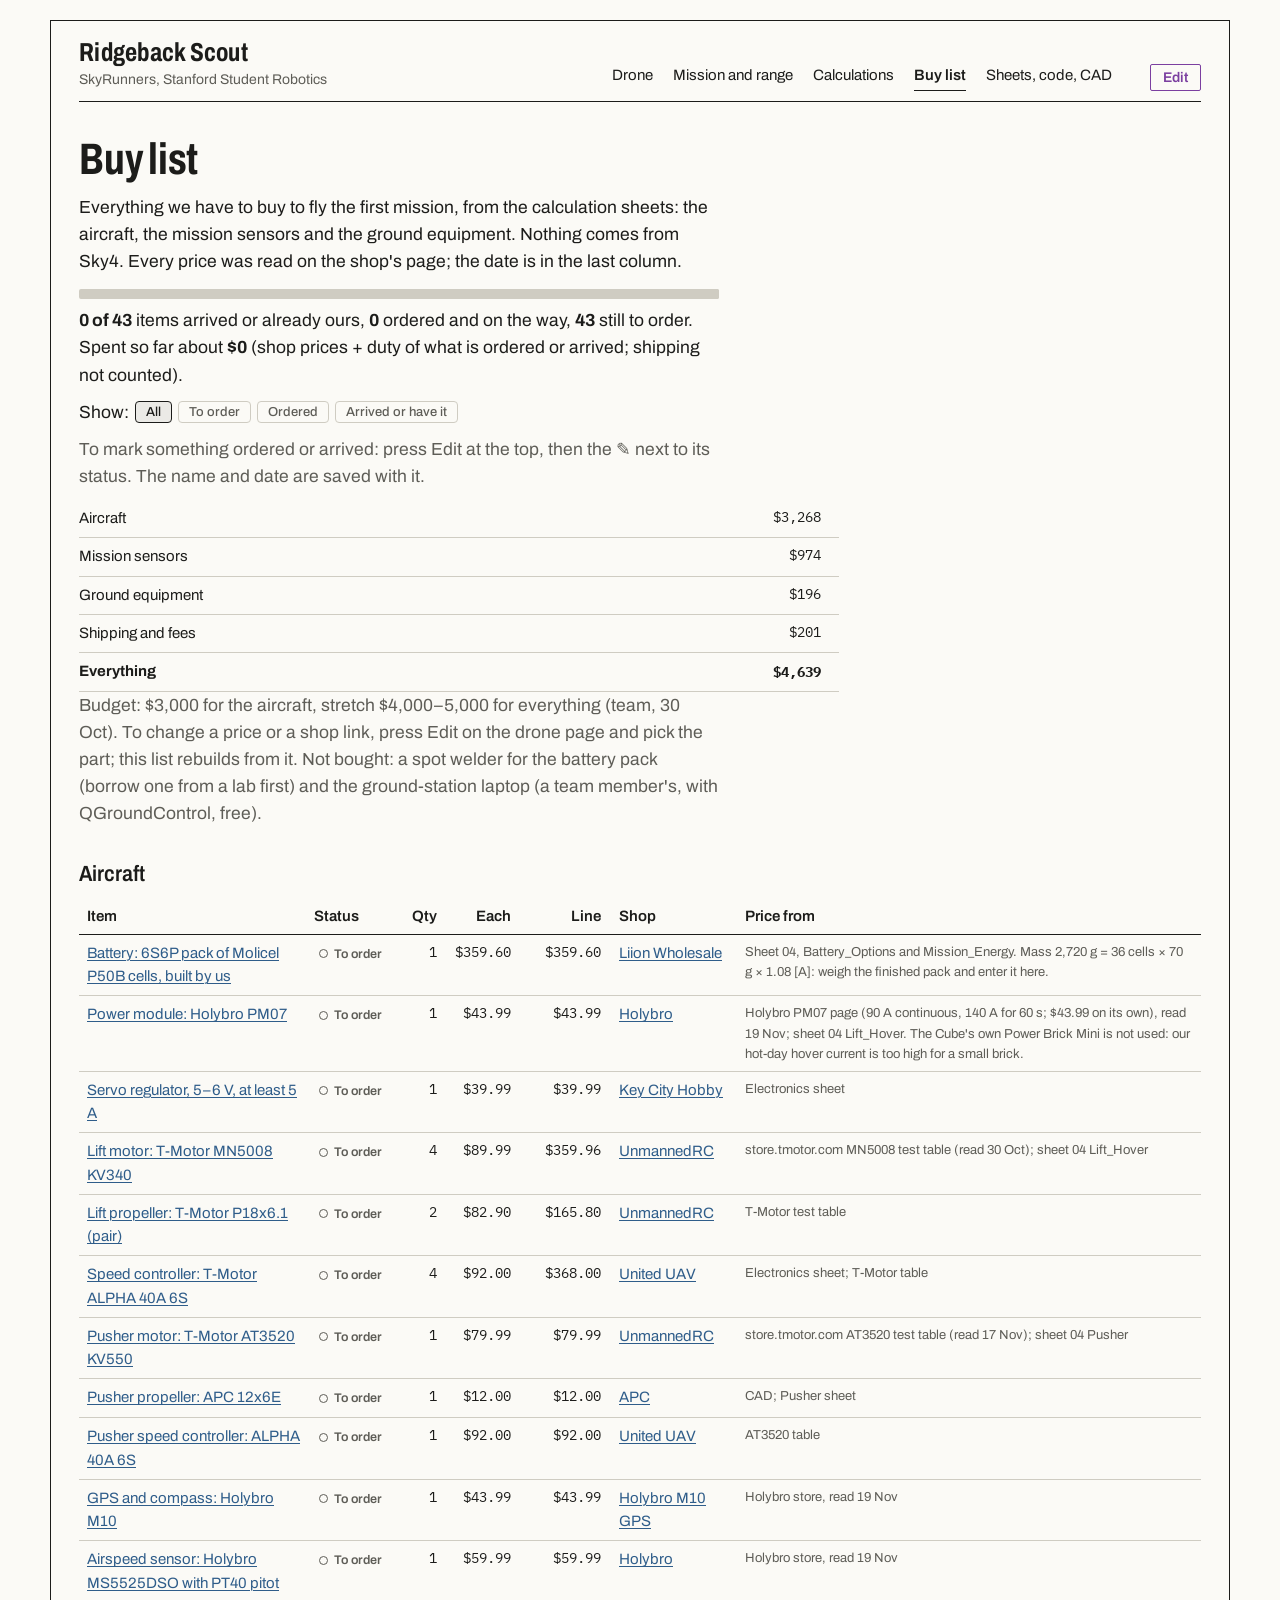
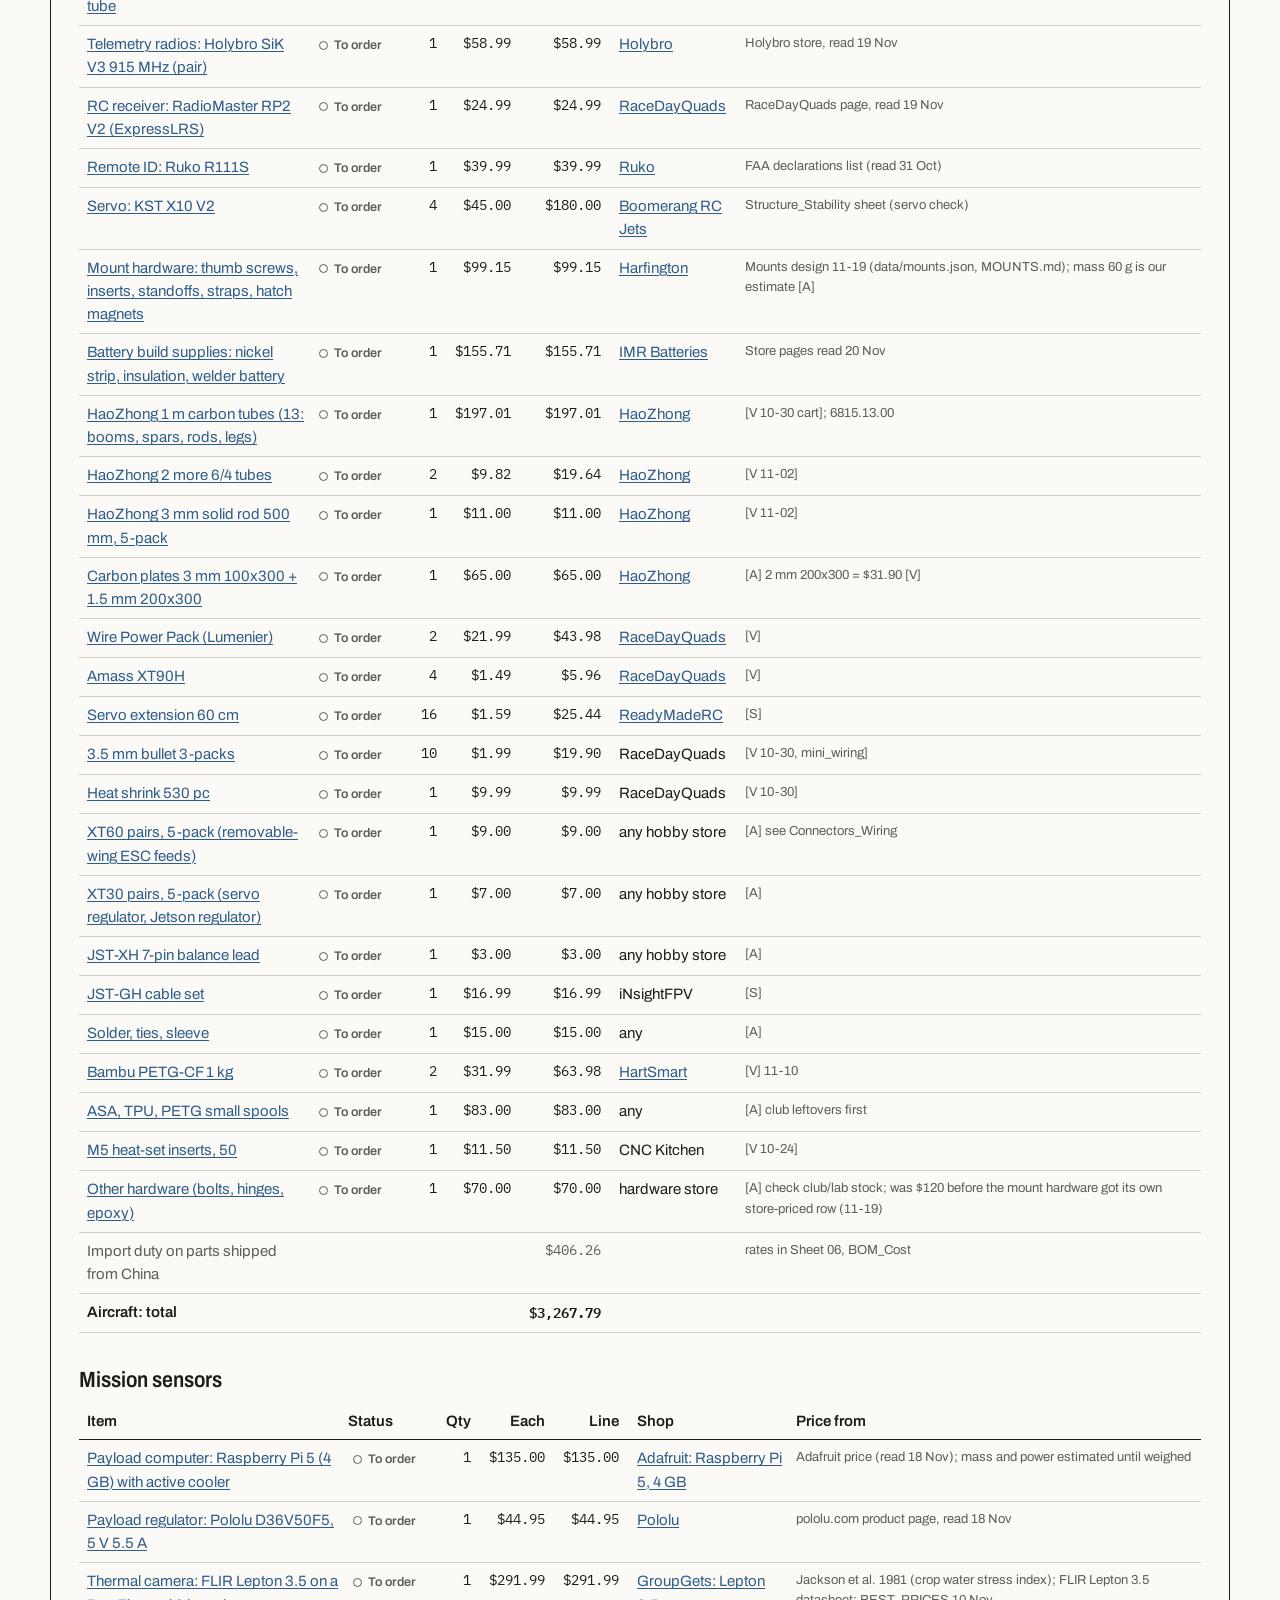
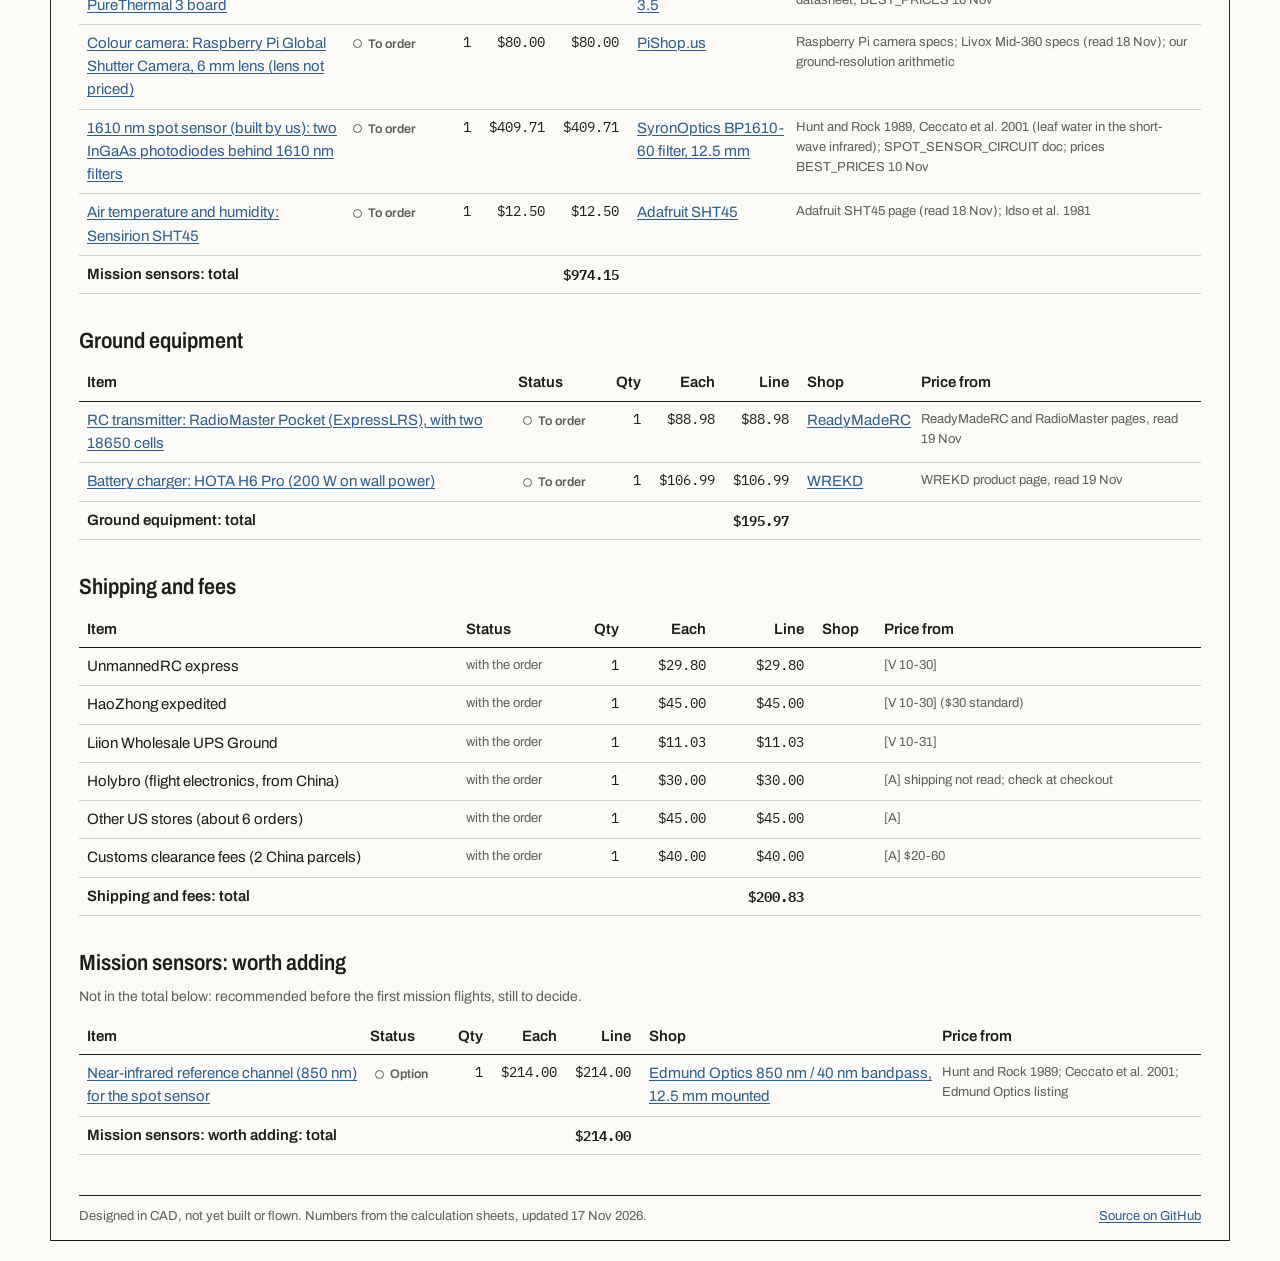
==== commit 46ed27bf: "Battery: we build the 6S6P P50B pack ourselves (40 cells $359.60) plus build supplies $155.71 (store" ====
--- a/docs/buy.html
+++ b/docs/buy.html
@@ -6,14 +6,14 @@
 <main><section class="lead"><h1>Buy list</h1>
 <p>Everything we have to buy to fly the first mission, from the calculation sheets: the aircraft, the mission sensors and the ground equipment.
 Nothing comes from Sky4. Every price was read on the shop's page; the date is in the last column.</p>
-<div class="orders"><p class="obar" role="img" aria-label="0 of 42 items arrived, 0 ordered"><span class="s-arrived" style="flex:0"></span><span class="s-ordered" style="flex:0"></span><span class="s-to-order" style="flex:42"></span></p>
-<p><b>0 of 42</b> items arrived or already ours, <b>0</b> ordered and on the way, <b>42</b> still to order. Spent so far about <b>$0</b> (shop prices + duty of what is ordered or arrived; shipping not counted).</p>
+<div class="orders"><p class="obar" role="img" aria-label="0 of 43 items arrived, 0 ordered"><span class="s-arrived" style="flex:0"></span><span class="s-ordered" style="flex:0"></span><span class="s-to-order" style="flex:43"></span></p>
+<p><b>0 of 43</b> items arrived or already ours, <b>0</b> ordered and on the way, <b>43</b> still to order. Spent so far about <b>$0</b> (shop prices + duty of what is ordered or arrived; shipping not counted).</p>
 <p class="ofilter">Show: <button type="button" class="chip" data-show="all" aria-pressed="true">All</button> <button type="button" class="chip" data-show="to-order" aria-pressed="false">To order</button> <button type="button" class="chip" data-show="ordered" aria-pressed="false">Ordered</button> <button type="button" class="chip" data-show="arrived" aria-pressed="false">Arrived or have it</button></p>
 <p class="small">To mark something ordered or arrived: press Edit at the top, then the ✎ next to its status. The name and date are saved with it.</p></div>
-<table class="status"><tbody><tr><td>Aircraft</td><td class="num">$3,231</td></tr><tr><td>Mission sensors</td><td class="num">$974</td></tr><tr><td>Ground equipment</td><td class="num">$196</td></tr><tr><td>Shipping and fees</td><td class="num">$201</td></tr>
-<tr class="tot"><td><b>Everything</b></td><td class="num"><b>$4,602</b></td></tr></tbody></table>
+<table class="status"><tbody><tr><td>Aircraft</td><td class="num">$3,268</td></tr><tr><td>Mission sensors</td><td class="num">$974</td></tr><tr><td>Ground equipment</td><td class="num">$196</td></tr><tr><td>Shipping and fees</td><td class="num">$201</td></tr>
+<tr class="tot"><td><b>Everything</b></td><td class="num"><b>$4,639</b></td></tr></tbody></table>
 <p class="small">Budget: $3,000 for the aircraft, stretch $4,000–5,000 for everything (team, 30 Oct). To change a price or a shop link, press Edit on the drone page and pick the part; this list rebuilds from it.
 Not bought: a spot welder for the battery pack (borrow one from a lab first) and the ground-station laptop (a team member's, with QGroundControl, free).</p></section>
-<section><h2 id="aircraft">Aircraft</h2><div class="tablewrap"><table class="parts buy"><thead><tr><th>Item</th><th>Status</th><th class="num">Qty</th><th class="num">Each</th><th class="num">Line</th><th>Shop</th><th>Price from</th></tr></thead><tbody><tr><td><a href="index.html#battery">Battery: ready-made 6S6P pack of Molicel P50B cells (Upgrade Energy RED V3, 30 Ah, XT90)</a></td><td><span class="ostate s-to-order" data-order="battery" data-state="to order">To order</span></td><td class="num">1</td><td class="num">$479.00</td><td class="num">$479.00</td><td><a href="https://www.upgradeenergytech.com/products/red-6s6p-30000mah-molicel-p50b" target="_blank" rel="noopener">Upgrade Energy</a></td><td class="quiet">Sheet 04, Battery_Options and Mission_Energy. Mass 2,720 g = 36 cells × 70 g × 1.08 [A] until the store weight is read.</td></tr><tr><td><a href="index.html#pm07">Power module: Holybro PM07</a></td><td><span class="ostate s-to-order" data-order="pm07" data-state="to order">To order</span></td><td class="num">1</td><td class="num">$43.99</td><td class="num">$43.99</td><td><a href="https://holybro.com/products/pixhawk-4-power-module-pm07" target="_blank" rel="noopener">Holybro</a></td><td class="quiet">Holybro PM07 page (90 A continuous, 140 A for 60 s; $43.99 on its own), read 19 Nov; sheet 04 Lift_Hover. The Cube&#x27;s own Power Brick Mini is not used: our hot-day hover current is too high for a small brick.</td></tr><tr><td><a href="index.html#servo_reg">Servo regulator, 5–6 V, at least 5 A</a></td><td><span class="ostate s-to-order" data-order="servo_reg" data-state="to order">To order</span></td><td class="num">1</td><td class="num">$39.99</td><td class="num">$39.99</td><td><a href="https://keycityhobby.com/products/castle-010-0154-00" target="_blank" rel="noopener">Key City Hobby</a></td><td class="quiet">Electronics sheet</td></tr><tr><td><a href="index.html#motor_lift">Lift motor: T-Motor MN5008 KV340</a></td><td><span class="ostate s-to-order" data-order="motor_lift" data-state="to order">To order</span></td><td class="num">4</td><td class="num">$89.99</td><td class="num">$359.96</td><td><a href="https://unmannedrc.com/products/mn5008-antigravity-type-6-12s-uav-motor" target="_blank" rel="noopener">UnmannedRC</a></td><td class="quiet">store.tmotor.com MN5008 test table (read 30 Oct); sheet 04 Lift_Hover</td></tr><tr><td><a href="index.html#prop_lift">Lift propeller: T-Motor P18x6.1 (pair)</a></td><td><span class="ostate s-to-order" data-order="prop_lift" data-state="to order">To order</span></td><td class="num">2</td><td class="num">$82.90</td><td class="num">$165.80</td><td><a href="https://unmannedrc.com/products/polish-p18-6-1-prop-2pcs-pair" target="_blank" rel="noopener">UnmannedRC</a></td><td class="quiet">T-Motor test table</td></tr><tr><td><a href="index.html#esc_lift">Speed controller: T-Motor ALPHA 40A 6S</a></td><td><span class="ostate s-to-order" data-order="esc_lift" data-state="to order">To order</span></td><td class="num">4</td><td class="num">$92.00</td><td class="num">$368.00</td><td><a href="https://store.uniteduav.com/products/alpha-40a-6s" target="_blank" rel="noopener">United UAV</a></td><td class="quiet">Electronics sheet; T-Motor table</td></tr><tr><td><a href="index.html#motor_pusher">Pusher motor: T-Motor AT3520 KV550</a></td><td><span class="ostate s-to-order" data-order="motor_pusher" data-state="to order">To order</span></td><td class="num">1</td><td class="num">$79.99</td><td class="num">$79.99</td><td><a href="https://unmannedrc.com/products/at3520-long-shaft-fixed-wing-uav-motor-kv550-kv720-kv850" target="_blank" rel="noopener">UnmannedRC</a></td><td class="quiet">store.tmotor.com AT3520 test table (read 17 Nov); sheet 04 Pusher</td></tr><tr><td><a href="index.html#prop_pusher">Pusher propeller: APC 12x6E</a></td><td><span class="ostate s-to-order" data-order="prop_pusher" data-state="to order">To order</span></td><td class="num">1</td><td class="num">$12.00</td><td class="num">$12.00</td><td><a href="https://www.apcprop.com/product/12x6e/" target="_blank" rel="noopener">APC</a></td><td class="quiet">CAD; Pusher sheet</td></tr><tr><td><a href="index.html#esc_pusher">Pusher speed controller: ALPHA 40A 6S</a></td><td><span class="ostate s-to-order" data-order="esc_pusher" data-state="to order">To order</span></td><td class="num">1</td><td class="num">$92.00</td><td class="num">$92.00</td><td><a href="https://store.uniteduav.com/products/alpha-40a-6s" target="_blank" rel="noopener">United UAV</a></td><td class="quiet">AT3520 table</td></tr><tr><td><a href="index.html#gnss">GPS and compass: Holybro M10</a></td><td><span class="ostate s-to-order" data-order="gnss" data-state="to order">To order</span></td><td class="num">1</td><td class="num">$43.99</td><td class="num">$43.99</td><td><a href="https://holybro.com/products/m10-gps" target="_blank" rel="noopener">Holybro M10 GPS</a></td><td class="quiet">Holybro store, read 19 Nov</td></tr><tr><td><a href="index.html#airspeed">Airspeed sensor: Holybro MS5525DSO with PT40 pitot tube</a></td><td><span class="ostate s-to-order" data-order="airspeed" data-state="to order">To order</span></td><td class="num">1</td><td class="num">$59.99</td><td class="num">$59.99</td><td><a href="https://holybro.com/products/digital-air-speed-sensor-standard" target="_blank" rel="noopener">Holybro</a></td><td class="quiet">Holybro store, read 19 Nov</td></tr><tr><td><a href="index.html#telemetry">Telemetry radios: Holybro SiK V3 915 MHz (pair)</a></td><td><span class="ostate s-to-order" data-order="telemetry" data-state="to order">To order</span></td><td class="num">1</td><td class="num">$58.99</td><td class="num">$58.99</td><td><a href="https://holybro.com/products/sik-telemetry-radio-v3" target="_blank" rel="noopener">Holybro</a></td><td class="quiet">Holybro store, read 19 Nov</td></tr><tr><td><a href="index.html#rc_rx">RC receiver: RadioMaster RP2 V2 (ExpressLRS)</a></td><td><span class="ostate s-to-order" data-order="rc_rx" data-state="to order">To order</span></td><td class="num">1</td><td class="num">$24.99</td><td class="num">$24.99</td><td><a href="https://www.racedayquads.com/products/radiomaster-rp2-2-4ghz-elrs-nano-receiver-ceramic-antenna" target="_blank" rel="noopener">RaceDayQuads</a></td><td class="quiet">RaceDayQuads page, read 19 Nov</td></tr><tr><td><a href="index.html#remote_id">Remote ID: Ruko R111S</a></td><td><span class="ostate s-to-order" data-order="remote_id" data-state="to order">To order</span></td><td class="num">1</td><td class="num">$39.99</td><td class="num">$39.99</td><td><a href="https://www.ruko.net/products/ruko-r111-remote-id-module" target="_blank" rel="noopener">Ruko</a></td><td class="quiet">FAA declarations list (read 31 Oct)</td></tr><tr><td><a href="index.html#servos">Servo: KST X10 V2</a></td><td><span class="ostate s-to-order" data-order="servos" data-state="to order">To order</span></td><td class="num">4</td><td class="num">$45.00</td><td class="num">$180.00</td><td><a href="https://www.boomerangrcjets.com/products/kst-x10-v2-wing-servo" target="_blank" rel="noopener">Boomerang RC Jets</a></td><td class="quiet">Structure_Stability sheet (servo check)</td></tr><tr><td><a href="index.html#mount_hardware">Mount hardware: thumb screws, inserts, standoffs, straps, hatch magnets</a></td><td><span class="ostate s-to-order" data-order="mount_hardware" data-state="to order">To order</span></td><td class="num">1</td><td class="num">$99.15</td><td class="num">$99.15</td><td><a href="https://www.harfington.com/products/p-1479356" target="_blank" rel="noopener">Harfington</a></td><td class="quiet">Mounts design 11-19 (data/mounts.json, MOUNTS.md); mass 60 g is our estimate [A]</td></tr><tr><td><a href="index.html#tubes_main">HaoZhong 1 m carbon tubes (13: booms, spars, rods, legs)</a></td><td><span class="ostate s-to-order" data-order="tubes_main" data-state="to order">To order</span></td><td class="num">1</td><td class="num">$197.01</td><td class="num">$197.01</td><td><a href="https://carbonfibertubes.net" target="_blank" rel="noopener">HaoZhong</a></td><td class="quiet">[V 10-30 cart]; 6815.13.00</td></tr><tr><td><a href="index.html#tubes_extra">HaoZhong 2 more 6/4 tubes</a></td><td><span class="ostate s-to-order" data-order="tubes_extra" data-state="to order">To order</span></td><td class="num">2</td><td class="num">$9.82</td><td class="num">$19.64</td><td><a href="https://carbonfibertubes.net" target="_blank" rel="noopener">HaoZhong</a></td><td class="quiet">[V 11-02]</td></tr><tr><td><a href="index.html#rods_3mm">HaoZhong 3 mm solid rod 500 mm, 5-pack</a></td><td><span class="ostate s-to-order" data-order="rods_3mm" data-state="to order">To order</span></td><td class="num">1</td><td class="num">$11.00</td><td class="num">$11.00</td><td><a href="https://carbonfibertubes.net/products/carbon-fiber-solid-rod-diameter-1-20mm-x-length-500mm" target="_blank" rel="noopener">HaoZhong</a></td><td class="quiet">[V 11-02]</td></tr><tr><td><a href="index.html#carbon_plates">Carbon plates 3 mm 100x300 + 1.5 mm 200x300</a></td><td><span class="ostate s-to-order" data-order="carbon_plates" data-state="to order">To order</span></td><td class="num">1</td><td class="num">$65.00</td><td class="num">$65.00</td><td><a href="https://carbonfibertubes.net/products/3k-carbon-fiber-plate-200x300mm-100-pure-carbon-board-carbon-fiber-material-for-rc-uav-toys" target="_blank" rel="noopener">HaoZhong</a></td><td class="quiet">[A] 2 mm 200x300 = $31.90 [V]</td></tr><tr><td><a href="index.html#wire_pack">Wire Power Pack (Lumenier)</a></td><td><span class="ostate s-to-order" data-order="wire_pack" data-state="to order">To order</span></td><td class="num">2</td><td class="num">$21.99</td><td class="num">$43.98</td><td><a href="https://www.racedayquads.com/products/lumenier-silicone-wire-6-roll-build-kit-power-pack" target="_blank" rel="noopener">RaceDayQuads</a></td><td class="quiet">[V]</td></tr><tr><td><a href="index.html#xt90">Amass XT90H</a></td><td><span class="ostate s-to-order" data-order="xt90" data-state="to order">To order</span></td><td class="num">4</td><td class="num">$1.49</td><td class="num">$5.96</td><td><a href="https://www.racedayquads.com/products/amass-xt90h-connector-1pc-choose-version" target="_blank" rel="noopener">RaceDayQuads</a></td><td class="quiet">[V]</td></tr><tr><td><a href="index.html#servo_ext">Servo extension 60 cm</a></td><td><span class="ostate s-to-order" data-order="servo_ext" data-state="to order">To order</span></td><td class="num">16</td><td class="num">$1.59</td><td class="num">$25.44</td><td><a href="https://www.readymaderc.com/collections/airplanes/electronics/servo-extensions" target="_blank" rel="noopener">ReadyMadeRC</a></td><td class="quiet">[S]</td></tr><tr><td><a href="index.html#bullets">3.5 mm bullet 3-packs</a></td><td><span class="ostate s-to-order" data-order="bullets" data-state="to order">To order</span></td><td class="num">10</td><td class="num">$1.99</td><td class="num">$19.90</td><td>RaceDayQuads</td><td class="quiet">[V 10-30, mini_wiring]</td></tr><tr><td><a href="index.html#heat_shrink">Heat shrink 530 pc</a></td><td><span class="ostate s-to-order" data-order="heat_shrink" data-state="to order">To order</span></td><td class="num">1</td><td class="num">$9.99</td><td class="num">$9.99</td><td>RaceDayQuads</td><td class="quiet">[V 10-30]</td></tr><tr><td><a href="index.html#xt60">XT60 pairs, 5-pack (removable-wing ESC feeds)</a></td><td><span class="ostate s-to-order" data-order="xt60" data-state="to order">To order</span></td><td class="num">1</td><td class="num">$9.00</td><td class="num">$9.00</td><td>any hobby store</td><td class="quiet">[A] see Connectors_Wiring</td></tr><tr><td><a href="index.html#xt30">XT30 pairs, 5-pack (servo regulator, Jetson regulator)</a></td><td><span class="ostate s-to-order" data-order="xt30" data-state="to order">To order</span></td><td class="num">1</td><td class="num">$7.00</td><td class="num">$7.00</td><td>any hobby store</td><td class="quiet">[A]</td></tr><tr><td><a href="index.html#balance_lead">JST-XH 7-pin balance lead</a></td><td><span class="ostate s-to-order" data-order="balance_lead" data-state="to order">To order</span></td><td class="num">1</td><td class="num">$3.00</td><td class="num">$3.00</td><td>any hobby store</td><td class="quiet">[A]</td></tr><tr><td><a href="index.html#jst_gh">JST-GH cable set</a></td><td><span class="ostate s-to-order" data-order="jst_gh" data-state="to order">To order</span></td><td class="num">1</td><td class="num">$16.99</td><td class="num">$16.99</td><td>iNsightFPV</td><td class="quiet">[S]</td></tr><tr><td><a href="index.html#solder">Solder, ties, sleeve</a></td><td><span class="ostate s-to-order" data-order="solder" data-state="to order">To order</span></td><td class="num">1</td><td class="num">$15.00</td><td class="num">$15.00</td><td>any</td><td class="quiet">[A]</td></tr><tr><td><a href="index.html#petg_cf">Bambu PETG-CF 1 kg</a></td><td><span class="ostate s-to-order" data-order="petg_cf" data-state="to order">To order</span></td><td class="num">2</td><td class="num">$31.99</td><td class="num">$63.98</td><td><a href="https://hartsmartproducts.com/products/bambu-petg-cf" target="_blank" rel="noopener">HartSmart</a></td><td class="quiet">[V] 11-10</td></tr><tr><td><a href="index.html#small_spools">ASA, TPU, PETG small spools</a></td><td><span class="ostate s-to-order" data-order="small_spools" data-state="to order">To order</span></td><td class="num">1</td><td class="num">$83.00</td><td class="num">$83.00</td><td>any</td><td class="quiet">[A] club leftovers first</td></tr><tr><td><a href="index.html#m5_inserts">M5 heat-set inserts, 50</a></td><td><span class="ostate s-to-order" data-order="m5_inserts" data-state="to order">To order</span></td><td class="num">1</td><td class="num">$11.50</td><td class="num">$11.50</td><td>CNC Kitchen</td><td class="quiet">[V 10-24]</td></tr><tr><td><a href="index.html#hardware">Other hardware (bolts, hinges, epoxy)</a></td><td><span class="ostate s-to-order" data-order="hardware" data-state="to order">To order</span></td><td class="num">1</td><td class="num">$70.00</td><td class="num">$70.00</td><td>hardware store</td><td class="quiet">[A] check club/lab stock; was $120 before the mount hardware got its own store-priced row (11-19)</td></tr><tr class="sub"><td>Import duty on parts shipped from China</td><td></td><td></td><td></td><td class="num">$406.26</td><td></td><td class="quiet">rates in Sheet 06, BOM_Cost</td></tr><tr class="tot"><td>Aircraft: total</td><td></td><td></td><td></td><td class="num">$3,231.48</td><td></td><td></td></tr></tbody></table></div></section><section><h2 id="mission-sensors">Mission sensors</h2><div class="tablewrap"><table class="parts buy"><thead><tr><th>Item</th><th>Status</th><th class="num">Qty</th><th class="num">Each</th><th class="num">Line</th><th>Shop</th><th>Price from</th></tr></thead><tbody><tr><td><a href="index.html#payload_computer">Payload computer: Raspberry Pi 5 (4 GB) with active cooler</a></td><td><span class="ostate s-to-order" data-order="payload_computer" data-state="to order">To order</span></td><td class="num">1</td><td class="num">$135.00</td><td class="num">$135.00</td><td><a href="https://www.adafruit.com/product/5812" target="_blank" rel="noopener">Adafruit: Raspberry Pi 5, 4 GB</a></td><td class="quiet">Adafruit price (read 18 Nov); mass and power estimated until weighed</td></tr><tr><td><a href="index.html#payload_power">Payload regulator: Pololu D36V50F5, 5 V 5.5 A</a></td><td><span class="ostate s-to-order" data-order="payload_power" data-state="to order">To order</span></td><td class="num">1</td><td class="num">$44.95</td><td class="num">$44.95</td><td><a href="https://www.pololu.com/product/4091" target="_blank" rel="noopener">Pololu</a></td><td class="quiet">pololu.com product page, read 18 Nov</td></tr><tr><td><a href="index.html#thermal_cam">Thermal camera: FLIR Lepton 3.5 on a PureThermal 3 board</a></td><td><span class="ostate s-to-order" data-order="thermal_cam" data-state="to order">To order</span></td><td class="num">1</td><td class="num">$291.99</td><td class="num">$291.99</td><td><a href="https://groupgets.com/products/flir-lepton-3-5" target="_blank" rel="noopener">GroupGets: Lepton 3.5</a></td><td class="quiet">Jackson et al. 1981 (crop water stress index); FLIR Lepton 3.5 datasheet; BEST_PRICES 10 Nov</td></tr><tr><td><a href="index.html#rgb_cam">Colour camera: Raspberry Pi Global Shutter Camera, 6 mm lens (lens not priced)</a></td><td><span class="ostate s-to-order" data-order="rgb_cam" data-state="to order">To order</span></td><td class="num">1</td><td class="num">$80.00</td><td class="num">$80.00</td><td><a href="https://www.pishop.us/product/raspberry-pi-global-shutter-camera/" target="_blank" rel="noopener">PiShop.us</a></td><td class="quiet">Raspberry Pi camera specs; Livox Mid-360 specs (read 18 Nov); our ground-resolution arithmetic</td></tr><tr><td><a href="index.html#spot_sensor">1610 nm spot sensor (built by us): two InGaAs photodiodes behind 1610 nm filters</a></td><td><span class="ostate s-to-order" data-order="spot_sensor" data-state="to order">To order</span></td><td class="num">1</td><td class="num">$409.71</td><td class="num">$409.71</td><td><a href="https://syronoptics.com/products/bp1610-60" target="_blank" rel="noopener">SyronOptics BP1610-60 filter, 12.5 mm</a></td><td class="quiet">Hunt and Rock 1989, Ceccato et al. 2001 (leaf water in the short-wave infrared); SPOT_SENSOR_CIRCUIT doc; prices BEST_PRICES 10 Nov</td></tr><tr><td><a href="index.html#air_sensor">Air temperature and humidity: Sensirion SHT45</a></td><td><span class="ostate s-to-order" data-order="air_sensor" data-state="to order">To order</span></td><td class="num">1</td><td class="num">$12.50</td><td class="num">$12.50</td><td><a href="https://www.adafruit.com/product/5665" target="_blank" rel="noopener">Adafruit SHT45</a></td><td class="quiet">Adafruit SHT45 page (read 18 Nov); Idso et al. 1981</td></tr><tr class="tot"><td>Mission sensors: total</td><td></td><td></td><td></td><td class="num">$974.15</td><td></td><td></td></tr></tbody></table></div></section><section><h2 id="ground-equipment">Ground equipment</h2><div class="tablewrap"><table class="parts buy"><thead><tr><th>Item</th><th>Status</th><th class="num">Qty</th><th class="num">Each</th><th class="num">Line</th><th>Shop</th><th>Price from</th></tr></thead><tbody><tr><td><a href="index.html#rc_tx">RC transmitter: RadioMaster Pocket (ExpressLRS), with two 18650 cells</a></td><td><span class="ostate s-to-order" data-order="rc_tx" data-state="to order">To order</span></td><td class="num">1</td><td class="num">$88.98</td><td class="num">$88.98</td><td><a href="https://www.readymaderc.com/products/details/85660-radiomaster-pocket-radio-controller-expresslrs-elrs-2-4ghz-charcoal-mode-2" target="_blank" rel="noopener">ReadyMadeRC</a></td><td class="quiet">ReadyMadeRC and RadioMaster pages, read 19 Nov</td></tr><tr><td><a href="index.html#charger">Battery charger: HOTA H6 Pro (200 W on wall power)</a></td><td><span class="ostate s-to-order" data-order="charger" data-state="to order">To order</span></td><td class="num">1</td><td class="num">$106.99</td><td class="num">$106.99</td><td><a href="https://wrekd.com/products/hota-h6-pro-700w-26a-1-6s-ac-dc-smart-charger-black" target="_blank" rel="noopener">WREKD</a></td><td class="quiet">WREKD product page, read 19 Nov</td></tr><tr class="tot"><td>Ground equipment: total</td><td></td><td></td><td></td><td class="num">$195.97</td><td></td><td></td></tr></tbody></table></div></section><section><h2 id="shipping-and-fees">Shipping and fees</h2><div class="tablewrap"><table class="parts buy"><thead><tr><th>Item</th><th>Status</th><th class="num">Qty</th><th class="num">Each</th><th class="num">Line</th><th>Shop</th><th>Price from</th></tr></thead><tbody><tr><td>UnmannedRC express</td><td class="quiet">with the order</td><td class="num">1</td><td class="num">$29.80</td><td class="num">$29.80</td><td></td><td class="quiet">[V 10-30]</td></tr><tr><td>HaoZhong expedited</td><td class="quiet">with the order</td><td class="num">1</td><td class="num">$45.00</td><td class="num">$45.00</td><td></td><td class="quiet">[V 10-30] ($30 standard)</td></tr><tr><td>Liion Wholesale UPS Ground</td><td class="quiet">with the order</td><td class="num">1</td><td class="num">$11.03</td><td class="num">$11.03</td><td></td><td class="quiet">[V 10-31]</td></tr><tr><td>Holybro (flight electronics, from China)</td><td class="quiet">with the order</td><td class="num">1</td><td class="num">$30.00</td><td class="num">$30.00</td><td></td><td class="quiet">[A] shipping not read; check at checkout</td></tr><tr><td>Other US stores (about 6 orders)</td><td class="quiet">with the order</td><td class="num">1</td><td class="num">$45.00</td><td class="num">$45.00</td><td></td><td class="quiet">[A]</td></tr><tr><td>Customs clearance fees (2 China parcels)</td><td class="quiet">with the order</td><td class="num">1</td><td class="num">$40.00</td><td class="num">$40.00</td><td></td><td class="quiet">[A] $20-60</td></tr><tr class="tot"><td>Shipping and fees: total</td><td></td><td></td><td></td><td class="num">$200.83</td><td></td><td></td></tr></tbody></table></div></section><section><h2 id="mission-sensors-add">Mission sensors: worth adding</h2><p class="small">Not in the total below: recommended before the first mission flights, still to decide.</p><div class="tablewrap"><table class="parts buy"><thead><tr><th>Item</th><th>Status</th><th class="num">Qty</th><th class="num">Each</th><th class="num">Line</th><th>Shop</th><th>Price from</th></tr></thead><tbody><tr><td><a href="index.html#nir_channel">Near-infrared reference channel (850 nm) for the spot sensor</a></td><td><span class="ostate s-to-order" data-order="nir_channel" data-state="to order">Option</span></td><td class="num">1</td><td class="num">$214.00</td><td class="num">$214.00</td><td><a href="https://www.edmundoptics.com/p/850nm-cwl-40nm-fwhm-125mm-mounted-diameter/22453/" target="_blank" rel="noopener">Edmund Optics 850 nm / 40 nm bandpass, 12.5 mm mounted</a></td><td class="quiet">Hunt and Rock 1989; Ceccato et al. 2001; Edmund Optics listing</td></tr><tr class="tot"><td>Mission sensors: worth adding: total</td><td></td><td></td><td></td><td class="num">$214.00</td><td></td><td></td></tr></tbody></table></div></section></main>
+<section><h2 id="aircraft">Aircraft</h2><div class="tablewrap"><table class="parts buy"><thead><tr><th>Item</th><th>Status</th><th class="num">Qty</th><th class="num">Each</th><th class="num">Line</th><th>Shop</th><th>Price from</th></tr></thead><tbody><tr><td><a href="index.html#battery">Battery: 6S6P pack of Molicel P50B cells, built by us</a></td><td><span class="ostate s-to-order" data-order="battery" data-state="to order">To order</span></td><td class="num">1</td><td class="num">$359.60</td><td class="num">$359.60</td><td><a href="https://liionwholesale.com/products/molicel-npe-inr-21700-p50b-60a-5000mah-flat-top-21700-battery-authorized-distributor" target="_blank" rel="noopener">Liion Wholesale</a></td><td class="quiet">Sheet 04, Battery_Options and Mission_Energy. Mass 2,720 g = 36 cells × 70 g × 1.08 [A]: weigh the finished pack and enter it here.</td></tr><tr><td><a href="index.html#pm07">Power module: Holybro PM07</a></td><td><span class="ostate s-to-order" data-order="pm07" data-state="to order">To order</span></td><td class="num">1</td><td class="num">$43.99</td><td class="num">$43.99</td><td><a href="https://holybro.com/products/pixhawk-4-power-module-pm07" target="_blank" rel="noopener">Holybro</a></td><td class="quiet">Holybro PM07 page (90 A continuous, 140 A for 60 s; $43.99 on its own), read 19 Nov; sheet 04 Lift_Hover. The Cube&#x27;s own Power Brick Mini is not used: our hot-day hover current is too high for a small brick.</td></tr><tr><td><a href="index.html#servo_reg">Servo regulator, 5–6 V, at least 5 A</a></td><td><span class="ostate s-to-order" data-order="servo_reg" data-state="to order">To order</span></td><td class="num">1</td><td class="num">$39.99</td><td class="num">$39.99</td><td><a href="https://keycityhobby.com/products/castle-010-0154-00" target="_blank" rel="noopener">Key City Hobby</a></td><td class="quiet">Electronics sheet</td></tr><tr><td><a href="index.html#motor_lift">Lift motor: T-Motor MN5008 KV340</a></td><td><span class="ostate s-to-order" data-order="motor_lift" data-state="to order">To order</span></td><td class="num">4</td><td class="num">$89.99</td><td class="num">$359.96</td><td><a href="https://unmannedrc.com/products/mn5008-antigravity-type-6-12s-uav-motor" target="_blank" rel="noopener">UnmannedRC</a></td><td class="quiet">store.tmotor.com MN5008 test table (read 30 Oct); sheet 04 Lift_Hover</td></tr><tr><td><a href="index.html#prop_lift">Lift propeller: T-Motor P18x6.1 (pair)</a></td><td><span class="ostate s-to-order" data-order="prop_lift" data-state="to order">To order</span></td><td class="num">2</td><td class="num">$82.90</td><td class="num">$165.80</td><td><a href="https://unmannedrc.com/products/polish-p18-6-1-prop-2pcs-pair" target="_blank" rel="noopener">UnmannedRC</a></td><td class="quiet">T-Motor test table</td></tr><tr><td><a href="index.html#esc_lift">Speed controller: T-Motor ALPHA 40A 6S</a></td><td><span class="ostate s-to-order" data-order="esc_lift" data-state="to order">To order</span></td><td class="num">4</td><td class="num">$92.00</td><td class="num">$368.00</td><td><a href="https://store.uniteduav.com/products/alpha-40a-6s" target="_blank" rel="noopener">United UAV</a></td><td class="quiet">Electronics sheet; T-Motor table</td></tr><tr><td><a href="index.html#motor_pusher">Pusher motor: T-Motor AT3520 KV550</a></td><td><span class="ostate s-to-order" data-order="motor_pusher" data-state="to order">To order</span></td><td class="num">1</td><td class="num">$79.99</td><td class="num">$79.99</td><td><a href="https://unmannedrc.com/products/at3520-long-shaft-fixed-wing-uav-motor-kv550-kv720-kv850" target="_blank" rel="noopener">UnmannedRC</a></td><td class="quiet">store.tmotor.com AT3520 test table (read 17 Nov); sheet 04 Pusher</td></tr><tr><td><a href="index.html#prop_pusher">Pusher propeller: APC 12x6E</a></td><td><span class="ostate s-to-order" data-order="prop_pusher" data-state="to order">To order</span></td><td class="num">1</td><td class="num">$12.00</td><td class="num">$12.00</td><td><a href="https://www.apcprop.com/product/12x6e/" target="_blank" rel="noopener">APC</a></td><td class="quiet">CAD; Pusher sheet</td></tr><tr><td><a href="index.html#esc_pusher">Pusher speed controller: ALPHA 40A 6S</a></td><td><span class="ostate s-to-order" data-order="esc_pusher" data-state="to order">To order</span></td><td class="num">1</td><td class="num">$92.00</td><td class="num">$92.00</td><td><a href="https://store.uniteduav.com/products/alpha-40a-6s" target="_blank" rel="noopener">United UAV</a></td><td class="quiet">AT3520 table</td></tr><tr><td><a href="index.html#gnss">GPS and compass: Holybro M10</a></td><td><span class="ostate s-to-order" data-order="gnss" data-state="to order">To order</span></td><td class="num">1</td><td class="num">$43.99</td><td class="num">$43.99</td><td><a href="https://holybro.com/products/m10-gps" target="_blank" rel="noopener">Holybro M10 GPS</a></td><td class="quiet">Holybro store, read 19 Nov</td></tr><tr><td><a href="index.html#airspeed">Airspeed sensor: Holybro MS5525DSO with PT40 pitot tube</a></td><td><span class="ostate s-to-order" data-order="airspeed" data-state="to order">To order</span></td><td class="num">1</td><td class="num">$59.99</td><td class="num">$59.99</td><td><a href="https://holybro.com/products/digital-air-speed-sensor-standard" target="_blank" rel="noopener">Holybro</a></td><td class="quiet">Holybro store, read 19 Nov</td></tr><tr><td><a href="index.html#telemetry">Telemetry radios: Holybro SiK V3 915 MHz (pair)</a></td><td><span class="ostate s-to-order" data-order="telemetry" data-state="to order">To order</span></td><td class="num">1</td><td class="num">$58.99</td><td class="num">$58.99</td><td><a href="https://holybro.com/products/sik-telemetry-radio-v3" target="_blank" rel="noopener">Holybro</a></td><td class="quiet">Holybro store, read 19 Nov</td></tr><tr><td><a href="index.html#rc_rx">RC receiver: RadioMaster RP2 V2 (ExpressLRS)</a></td><td><span class="ostate s-to-order" data-order="rc_rx" data-state="to order">To order</span></td><td class="num">1</td><td class="num">$24.99</td><td class="num">$24.99</td><td><a href="https://www.racedayquads.com/products/radiomaster-rp2-2-4ghz-elrs-nano-receiver-ceramic-antenna" target="_blank" rel="noopener">RaceDayQuads</a></td><td class="quiet">RaceDayQuads page, read 19 Nov</td></tr><tr><td><a href="index.html#remote_id">Remote ID: Ruko R111S</a></td><td><span class="ostate s-to-order" data-order="remote_id" data-state="to order">To order</span></td><td class="num">1</td><td class="num">$39.99</td><td class="num">$39.99</td><td><a href="https://www.ruko.net/products/ruko-r111-remote-id-module" target="_blank" rel="noopener">Ruko</a></td><td class="quiet">FAA declarations list (read 31 Oct)</td></tr><tr><td><a href="index.html#servos">Servo: KST X10 V2</a></td><td><span class="ostate s-to-order" data-order="servos" data-state="to order">To order</span></td><td class="num">4</td><td class="num">$45.00</td><td class="num">$180.00</td><td><a href="https://www.boomerangrcjets.com/products/kst-x10-v2-wing-servo" target="_blank" rel="noopener">Boomerang RC Jets</a></td><td class="quiet">Structure_Stability sheet (servo check)</td></tr><tr><td><a href="index.html#mount_hardware">Mount hardware: thumb screws, inserts, standoffs, straps, hatch magnets</a></td><td><span class="ostate s-to-order" data-order="mount_hardware" data-state="to order">To order</span></td><td class="num">1</td><td class="num">$99.15</td><td class="num">$99.15</td><td><a href="https://www.harfington.com/products/p-1479356" target="_blank" rel="noopener">Harfington</a></td><td class="quiet">Mounts design 11-19 (data/mounts.json, MOUNTS.md); mass 60 g is our estimate [A]</td></tr><tr><td><a href="index.html#pack_build">Battery build supplies: nickel strip, insulation, welder battery</a></td><td><span class="ostate s-to-order" data-order="pack_build" data-state="to order">To order</span></td><td class="num">1</td><td class="num">$155.71</td><td class="num">$155.71</td><td><a href="https://imrbatteries.com/products/21700-2p-pure-nickel-strip-roll-0-15mm-x-23mm-5m-16-4-feet" target="_blank" rel="noopener">IMR Batteries</a></td><td class="quiet">Store pages read 20 Nov</td></tr><tr><td><a href="index.html#tubes_main">HaoZhong 1 m carbon tubes (13: booms, spars, rods, legs)</a></td><td><span class="ostate s-to-order" data-order="tubes_main" data-state="to order">To order</span></td><td class="num">1</td><td class="num">$197.01</td><td class="num">$197.01</td><td><a href="https://carbonfibertubes.net" target="_blank" rel="noopener">HaoZhong</a></td><td class="quiet">[V 10-30 cart]; 6815.13.00</td></tr><tr><td><a href="index.html#tubes_extra">HaoZhong 2 more 6/4 tubes</a></td><td><span class="ostate s-to-order" data-order="tubes_extra" data-state="to order">To order</span></td><td class="num">2</td><td class="num">$9.82</td><td class="num">$19.64</td><td><a href="https://carbonfibertubes.net" target="_blank" rel="noopener">HaoZhong</a></td><td class="quiet">[V 11-02]</td></tr><tr><td><a href="index.html#rods_3mm">HaoZhong 3 mm solid rod 500 mm, 5-pack</a></td><td><span class="ostate s-to-order" data-order="rods_3mm" data-state="to order">To order</span></td><td class="num">1</td><td class="num">$11.00</td><td class="num">$11.00</td><td><a href="https://carbonfibertubes.net/products/carbon-fiber-solid-rod-diameter-1-20mm-x-length-500mm" target="_blank" rel="noopener">HaoZhong</a></td><td class="quiet">[V 11-02]</td></tr><tr><td><a href="index.html#carbon_plates">Carbon plates 3 mm 100x300 + 1.5 mm 200x300</a></td><td><span class="ostate s-to-order" data-order="carbon_plates" data-state="to order">To order</span></td><td class="num">1</td><td class="num">$65.00</td><td class="num">$65.00</td><td><a href="https://carbonfibertubes.net/products/3k-carbon-fiber-plate-200x300mm-100-pure-carbon-board-carbon-fiber-material-for-rc-uav-toys" target="_blank" rel="noopener">HaoZhong</a></td><td class="quiet">[A] 2 mm 200x300 = $31.90 [V]</td></tr><tr><td><a href="index.html#wire_pack">Wire Power Pack (Lumenier)</a></td><td><span class="ostate s-to-order" data-order="wire_pack" data-state="to order">To order</span></td><td class="num">2</td><td class="num">$21.99</td><td class="num">$43.98</td><td><a href="https://www.racedayquads.com/products/lumenier-silicone-wire-6-roll-build-kit-power-pack" target="_blank" rel="noopener">RaceDayQuads</a></td><td class="quiet">[V]</td></tr><tr><td><a href="index.html#xt90">Amass XT90H</a></td><td><span class="ostate s-to-order" data-order="xt90" data-state="to order">To order</span></td><td class="num">4</td><td class="num">$1.49</td><td class="num">$5.96</td><td><a href="https://www.racedayquads.com/products/amass-xt90h-connector-1pc-choose-version" target="_blank" rel="noopener">RaceDayQuads</a></td><td class="quiet">[V]</td></tr><tr><td><a href="index.html#servo_ext">Servo extension 60 cm</a></td><td><span class="ostate s-to-order" data-order="servo_ext" data-state="to order">To order</span></td><td class="num">16</td><td class="num">$1.59</td><td class="num">$25.44</td><td><a href="https://www.readymaderc.com/collections/airplanes/electronics/servo-extensions" target="_blank" rel="noopener">ReadyMadeRC</a></td><td class="quiet">[S]</td></tr><tr><td><a href="index.html#bullets">3.5 mm bullet 3-packs</a></td><td><span class="ostate s-to-order" data-order="bullets" data-state="to order">To order</span></td><td class="num">10</td><td class="num">$1.99</td><td class="num">$19.90</td><td>RaceDayQuads</td><td class="quiet">[V 10-30, mini_wiring]</td></tr><tr><td><a href="index.html#heat_shrink">Heat shrink 530 pc</a></td><td><span class="ostate s-to-order" data-order="heat_shrink" data-state="to order">To order</span></td><td class="num">1</td><td class="num">$9.99</td><td class="num">$9.99</td><td>RaceDayQuads</td><td class="quiet">[V 10-30]</td></tr><tr><td><a href="index.html#xt60">XT60 pairs, 5-pack (removable-wing ESC feeds)</a></td><td><span class="ostate s-to-order" data-order="xt60" data-state="to order">To order</span></td><td class="num">1</td><td class="num">$9.00</td><td class="num">$9.00</td><td>any hobby store</td><td class="quiet">[A] see Connectors_Wiring</td></tr><tr><td><a href="index.html#xt30">XT30 pairs, 5-pack (servo regulator, Jetson regulator)</a></td><td><span class="ostate s-to-order" data-order="xt30" data-state="to order">To order</span></td><td class="num">1</td><td class="num">$7.00</td><td class="num">$7.00</td><td>any hobby store</td><td class="quiet">[A]</td></tr><tr><td><a href="index.html#balance_lead">JST-XH 7-pin balance lead</a></td><td><span class="ostate s-to-order" data-order="balance_lead" data-state="to order">To order</span></td><td class="num">1</td><td class="num">$3.00</td><td class="num">$3.00</td><td>any hobby store</td><td class="quiet">[A]</td></tr><tr><td><a href="index.html#jst_gh">JST-GH cable set</a></td><td><span class="ostate s-to-order" data-order="jst_gh" data-state="to order">To order</span></td><td class="num">1</td><td class="num">$16.99</td><td class="num">$16.99</td><td>iNsightFPV</td><td class="quiet">[S]</td></tr><tr><td><a href="index.html#solder">Solder, ties, sleeve</a></td><td><span class="ostate s-to-order" data-order="solder" data-state="to order">To order</span></td><td class="num">1</td><td class="num">$15.00</td><td class="num">$15.00</td><td>any</td><td class="quiet">[A]</td></tr><tr><td><a href="index.html#petg_cf">Bambu PETG-CF 1 kg</a></td><td><span class="ostate s-to-order" data-order="petg_cf" data-state="to order">To order</span></td><td class="num">2</td><td class="num">$31.99</td><td class="num">$63.98</td><td><a href="https://hartsmartproducts.com/products/bambu-petg-cf" target="_blank" rel="noopener">HartSmart</a></td><td class="quiet">[V] 11-10</td></tr><tr><td><a href="index.html#small_spools">ASA, TPU, PETG small spools</a></td><td><span class="ostate s-to-order" data-order="small_spools" data-state="to order">To order</span></td><td class="num">1</td><td class="num">$83.00</td><td class="num">$83.00</td><td>any</td><td class="quiet">[A] club leftovers first</td></tr><tr><td><a href="index.html#m5_inserts">M5 heat-set inserts, 50</a></td><td><span class="ostate s-to-order" data-order="m5_inserts" data-state="to order">To order</span></td><td class="num">1</td><td class="num">$11.50</td><td class="num">$11.50</td><td>CNC Kitchen</td><td class="quiet">[V 10-24]</td></tr><tr><td><a href="index.html#hardware">Other hardware (bolts, hinges, epoxy)</a></td><td><span class="ostate s-to-order" data-order="hardware" data-state="to order">To order</span></td><td class="num">1</td><td class="num">$70.00</td><td class="num">$70.00</td><td>hardware store</td><td class="quiet">[A] check club/lab stock; was $120 before the mount hardware got its own store-priced row (11-19)</td></tr><tr class="sub"><td>Import duty on parts shipped from China</td><td></td><td></td><td></td><td class="num">$406.26</td><td></td><td class="quiet">rates in Sheet 06, BOM_Cost</td></tr><tr class="tot"><td>Aircraft: total</td><td></td><td></td><td></td><td class="num">$3,267.79</td><td></td><td></td></tr></tbody></table></div></section><section><h2 id="mission-sensors">Mission sensors</h2><div class="tablewrap"><table class="parts buy"><thead><tr><th>Item</th><th>Status</th><th class="num">Qty</th><th class="num">Each</th><th class="num">Line</th><th>Shop</th><th>Price from</th></tr></thead><tbody><tr><td><a href="index.html#payload_computer">Payload computer: Raspberry Pi 5 (4 GB) with active cooler</a></td><td><span class="ostate s-to-order" data-order="payload_computer" data-state="to order">To order</span></td><td class="num">1</td><td class="num">$135.00</td><td class="num">$135.00</td><td><a href="https://www.adafruit.com/product/5812" target="_blank" rel="noopener">Adafruit: Raspberry Pi 5, 4 GB</a></td><td class="quiet">Adafruit price (read 18 Nov); mass and power estimated until weighed</td></tr><tr><td><a href="index.html#payload_power">Payload regulator: Pololu D36V50F5, 5 V 5.5 A</a></td><td><span class="ostate s-to-order" data-order="payload_power" data-state="to order">To order</span></td><td class="num">1</td><td class="num">$44.95</td><td class="num">$44.95</td><td><a href="https://www.pololu.com/product/4091" target="_blank" rel="noopener">Pololu</a></td><td class="quiet">pololu.com product page, read 18 Nov</td></tr><tr><td><a href="index.html#thermal_cam">Thermal camera: FLIR Lepton 3.5 on a PureThermal 3 board</a></td><td><span class="ostate s-to-order" data-order="thermal_cam" data-state="to order">To order</span></td><td class="num">1</td><td class="num">$291.99</td><td class="num">$291.99</td><td><a href="https://groupgets.com/products/flir-lepton-3-5" target="_blank" rel="noopener">GroupGets: Lepton 3.5</a></td><td class="quiet">Jackson et al. 1981 (crop water stress index); FLIR Lepton 3.5 datasheet; BEST_PRICES 10 Nov</td></tr><tr><td><a href="index.html#rgb_cam">Colour camera: Raspberry Pi Global Shutter Camera, 6 mm lens (lens not priced)</a></td><td><span class="ostate s-to-order" data-order="rgb_cam" data-state="to order">To order</span></td><td class="num">1</td><td class="num">$80.00</td><td class="num">$80.00</td><td><a href="https://www.pishop.us/product/raspberry-pi-global-shutter-camera/" target="_blank" rel="noopener">PiShop.us</a></td><td class="quiet">Raspberry Pi camera specs; Livox Mid-360 specs (read 18 Nov); our ground-resolution arithmetic</td></tr><tr><td><a href="index.html#spot_sensor">1610 nm spot sensor (built by us): two InGaAs photodiodes behind 1610 nm filters</a></td><td><span class="ostate s-to-order" data-order="spot_sensor" data-state="to order">To order</span></td><td class="num">1</td><td class="num">$409.71</td><td class="num">$409.71</td><td><a href="https://syronoptics.com/products/bp1610-60" target="_blank" rel="noopener">SyronOptics BP1610-60 filter, 12.5 mm</a></td><td class="quiet">Hunt and Rock 1989, Ceccato et al. 2001 (leaf water in the short-wave infrared); SPOT_SENSOR_CIRCUIT doc; prices BEST_PRICES 10 Nov</td></tr><tr><td><a href="index.html#air_sensor">Air temperature and humidity: Sensirion SHT45</a></td><td><span class="ostate s-to-order" data-order="air_sensor" data-state="to order">To order</span></td><td class="num">1</td><td class="num">$12.50</td><td class="num">$12.50</td><td><a href="https://www.adafruit.com/product/5665" target="_blank" rel="noopener">Adafruit SHT45</a></td><td class="quiet">Adafruit SHT45 page (read 18 Nov); Idso et al. 1981</td></tr><tr class="tot"><td>Mission sensors: total</td><td></td><td></td><td></td><td class="num">$974.15</td><td></td><td></td></tr></tbody></table></div></section><section><h2 id="ground-equipment">Ground equipment</h2><div class="tablewrap"><table class="parts buy"><thead><tr><th>Item</th><th>Status</th><th class="num">Qty</th><th class="num">Each</th><th class="num">Line</th><th>Shop</th><th>Price from</th></tr></thead><tbody><tr><td><a href="index.html#rc_tx">RC transmitter: RadioMaster Pocket (ExpressLRS), with two 18650 cells</a></td><td><span class="ostate s-to-order" data-order="rc_tx" data-state="to order">To order</span></td><td class="num">1</td><td class="num">$88.98</td><td class="num">$88.98</td><td><a href="https://www.readymaderc.com/products/details/85660-radiomaster-pocket-radio-controller-expresslrs-elrs-2-4ghz-charcoal-mode-2" target="_blank" rel="noopener">ReadyMadeRC</a></td><td class="quiet">ReadyMadeRC and RadioMaster pages, read 19 Nov</td></tr><tr><td><a href="index.html#charger">Battery charger: HOTA H6 Pro (200 W on wall power)</a></td><td><span class="ostate s-to-order" data-order="charger" data-state="to order">To order</span></td><td class="num">1</td><td class="num">$106.99</td><td class="num">$106.99</td><td><a href="https://wrekd.com/products/hota-h6-pro-700w-26a-1-6s-ac-dc-smart-charger-black" target="_blank" rel="noopener">WREKD</a></td><td class="quiet">WREKD product page, read 19 Nov</td></tr><tr class="tot"><td>Ground equipment: total</td><td></td><td></td><td></td><td class="num">$195.97</td><td></td><td></td></tr></tbody></table></div></section><section><h2 id="shipping-and-fees">Shipping and fees</h2><div class="tablewrap"><table class="parts buy"><thead><tr><th>Item</th><th>Status</th><th class="num">Qty</th><th class="num">Each</th><th class="num">Line</th><th>Shop</th><th>Price from</th></tr></thead><tbody><tr><td>UnmannedRC express</td><td class="quiet">with the order</td><td class="num">1</td><td class="num">$29.80</td><td class="num">$29.80</td><td></td><td class="quiet">[V 10-30]</td></tr><tr><td>HaoZhong expedited</td><td class="quiet">with the order</td><td class="num">1</td><td class="num">$45.00</td><td class="num">$45.00</td><td></td><td class="quiet">[V 10-30] ($30 standard)</td></tr><tr><td>Liion Wholesale UPS Ground</td><td class="quiet">with the order</td><td class="num">1</td><td class="num">$11.03</td><td class="num">$11.03</td><td></td><td class="quiet">[V 10-31]</td></tr><tr><td>Holybro (flight electronics, from China)</td><td class="quiet">with the order</td><td class="num">1</td><td class="num">$30.00</td><td class="num">$30.00</td><td></td><td class="quiet">[A] shipping not read; check at checkout</td></tr><tr><td>Other US stores (about 6 orders)</td><td class="quiet">with the order</td><td class="num">1</td><td class="num">$45.00</td><td class="num">$45.00</td><td></td><td class="quiet">[A]</td></tr><tr><td>Customs clearance fees (2 China parcels)</td><td class="quiet">with the order</td><td class="num">1</td><td class="num">$40.00</td><td class="num">$40.00</td><td></td><td class="quiet">[A] $20-60</td></tr><tr class="tot"><td>Shipping and fees: total</td><td></td><td></td><td></td><td class="num">$200.83</td><td></td><td></td></tr></tbody></table></div></section><section><h2 id="mission-sensors-add">Mission sensors: worth adding</h2><p class="small">Not in the total below: recommended before the first mission flights, still to decide.</p><div class="tablewrap"><table class="parts buy"><thead><tr><th>Item</th><th>Status</th><th class="num">Qty</th><th class="num">Each</th><th class="num">Line</th><th>Shop</th><th>Price from</th></tr></thead><tbody><tr><td><a href="index.html#nir_channel">Near-infrared reference channel (850 nm) for the spot sensor</a></td><td><span class="ostate s-to-order" data-order="nir_channel" data-state="to order">Option</span></td><td class="num">1</td><td class="num">$214.00</td><td class="num">$214.00</td><td><a href="https://www.edmundoptics.com/p/850nm-cwl-40nm-fwhm-125mm-mounted-diameter/22453/" target="_blank" rel="noopener">Edmund Optics 850 nm / 40 nm bandpass, 12.5 mm mounted</a></td><td class="quiet">Hunt and Rock 1989; Ceccato et al. 2001; Edmund Optics listing</td></tr><tr class="tot"><td>Mission sensors: worth adding: total</td><td></td><td></td><td></td><td class="num">$214.00</td><td></td><td></td></tr></tbody></table></div></section></main>
 <footer class="collar foot"><span>Designed in CAD, not yet built or flown. Numbers from the calculation sheets, updated 17 Nov 2026.</span>
 <a href="https://github.com/guinterface/skyrunners-ridgeback">Source on GitHub</a></footer></div><script type="module" src="assets/edit.js?v=d320cd42c4"></script></body></html>
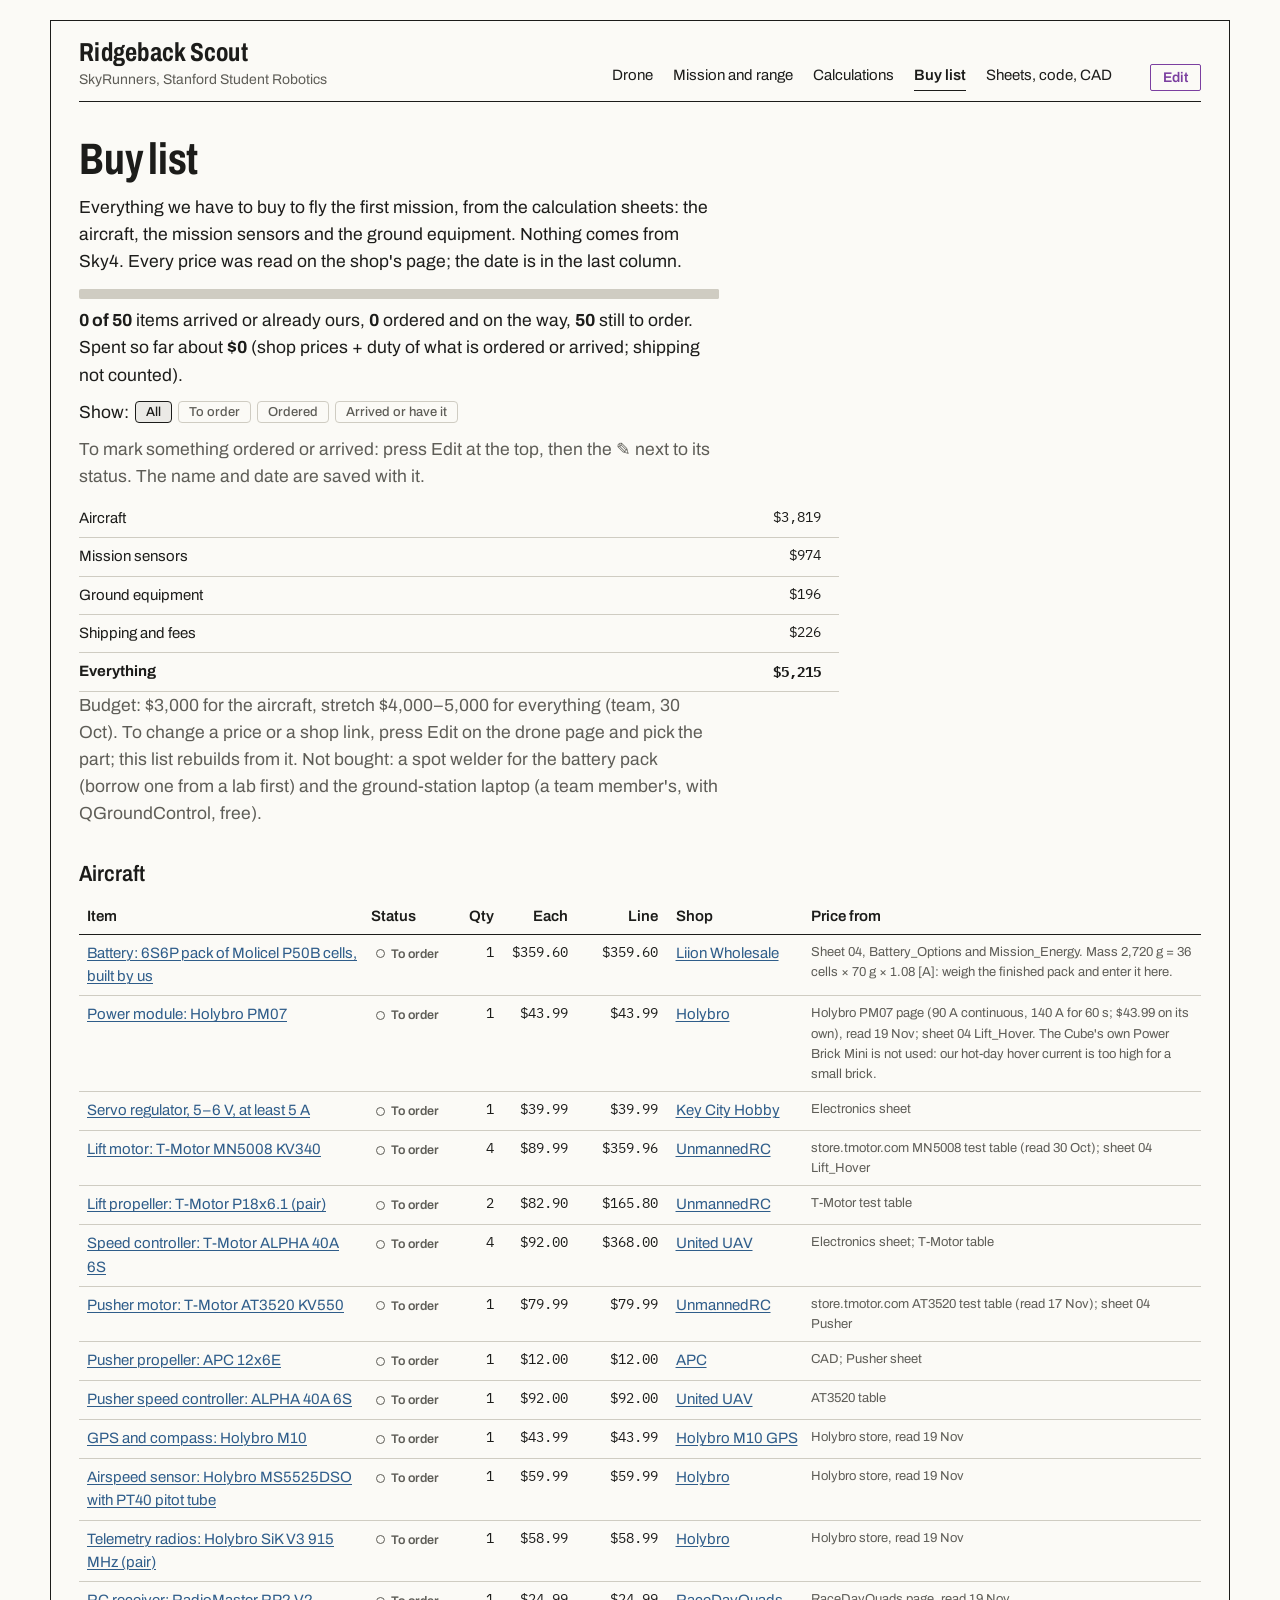
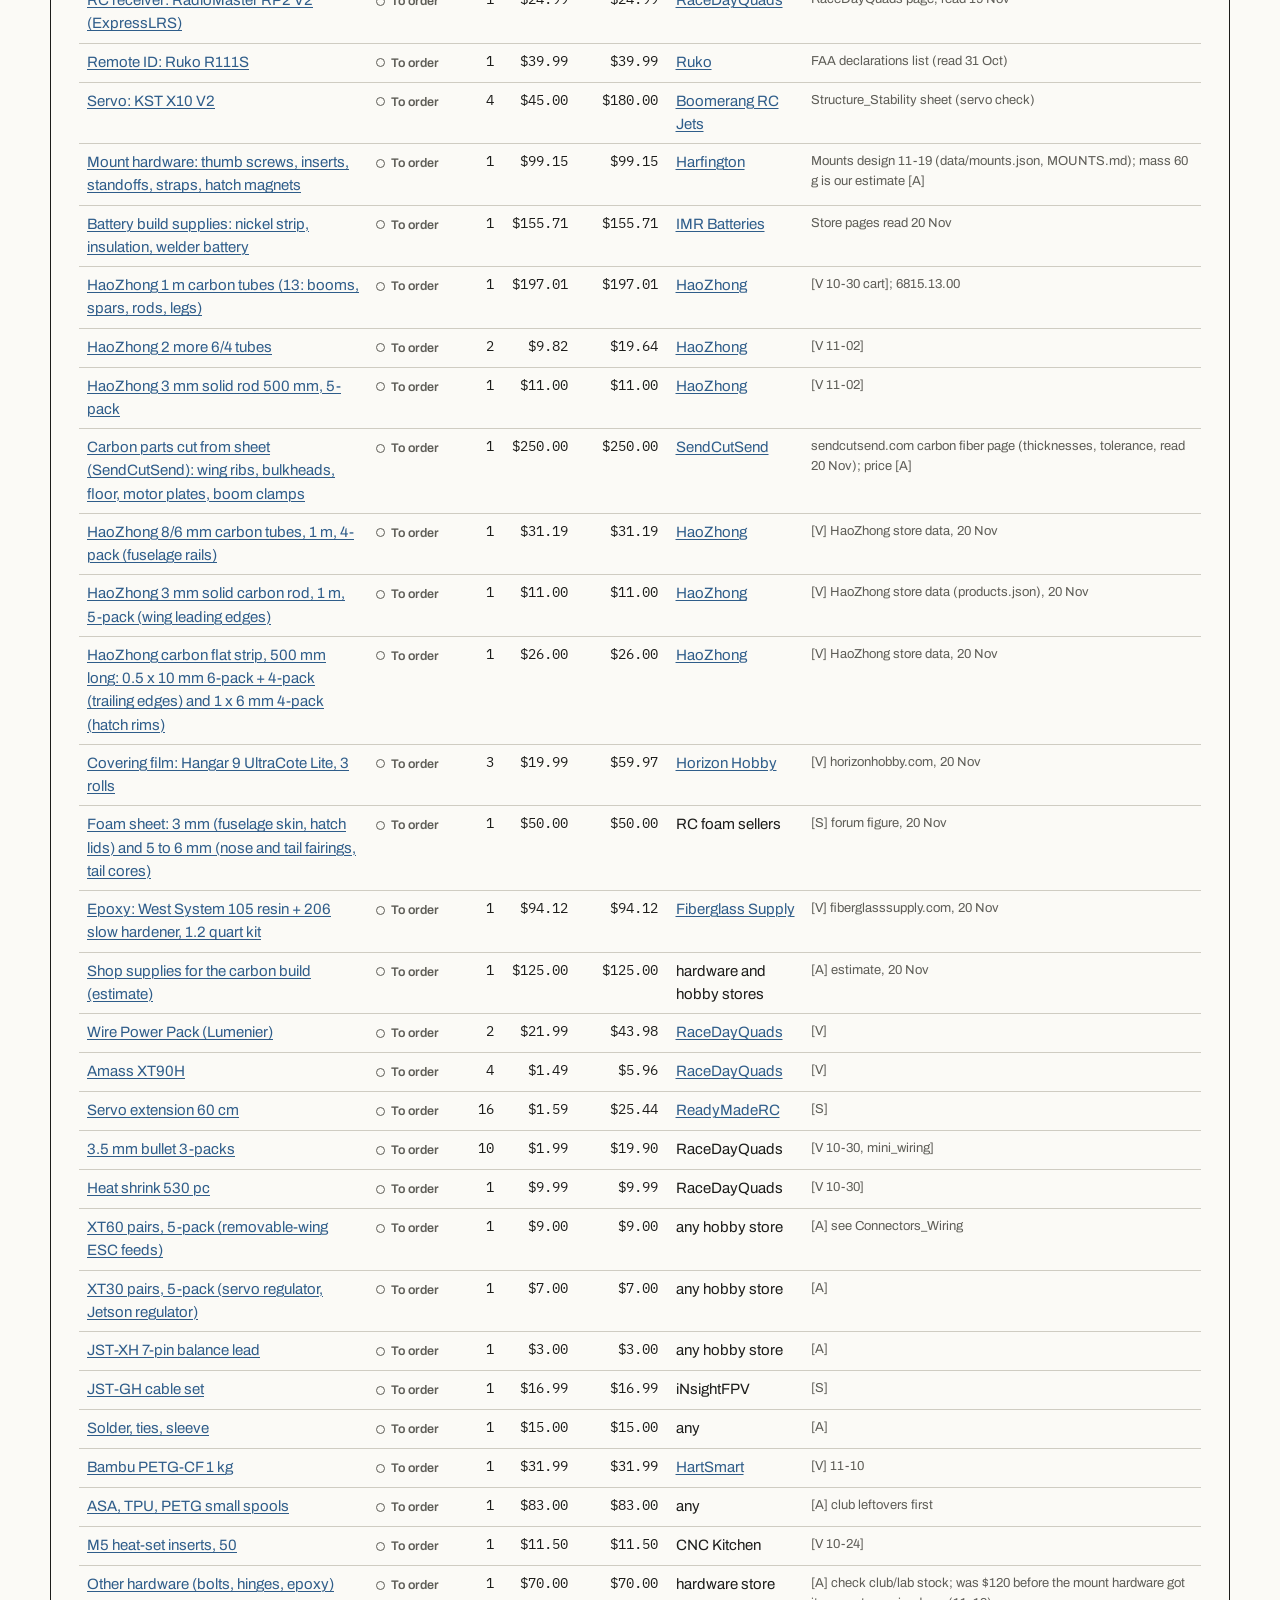
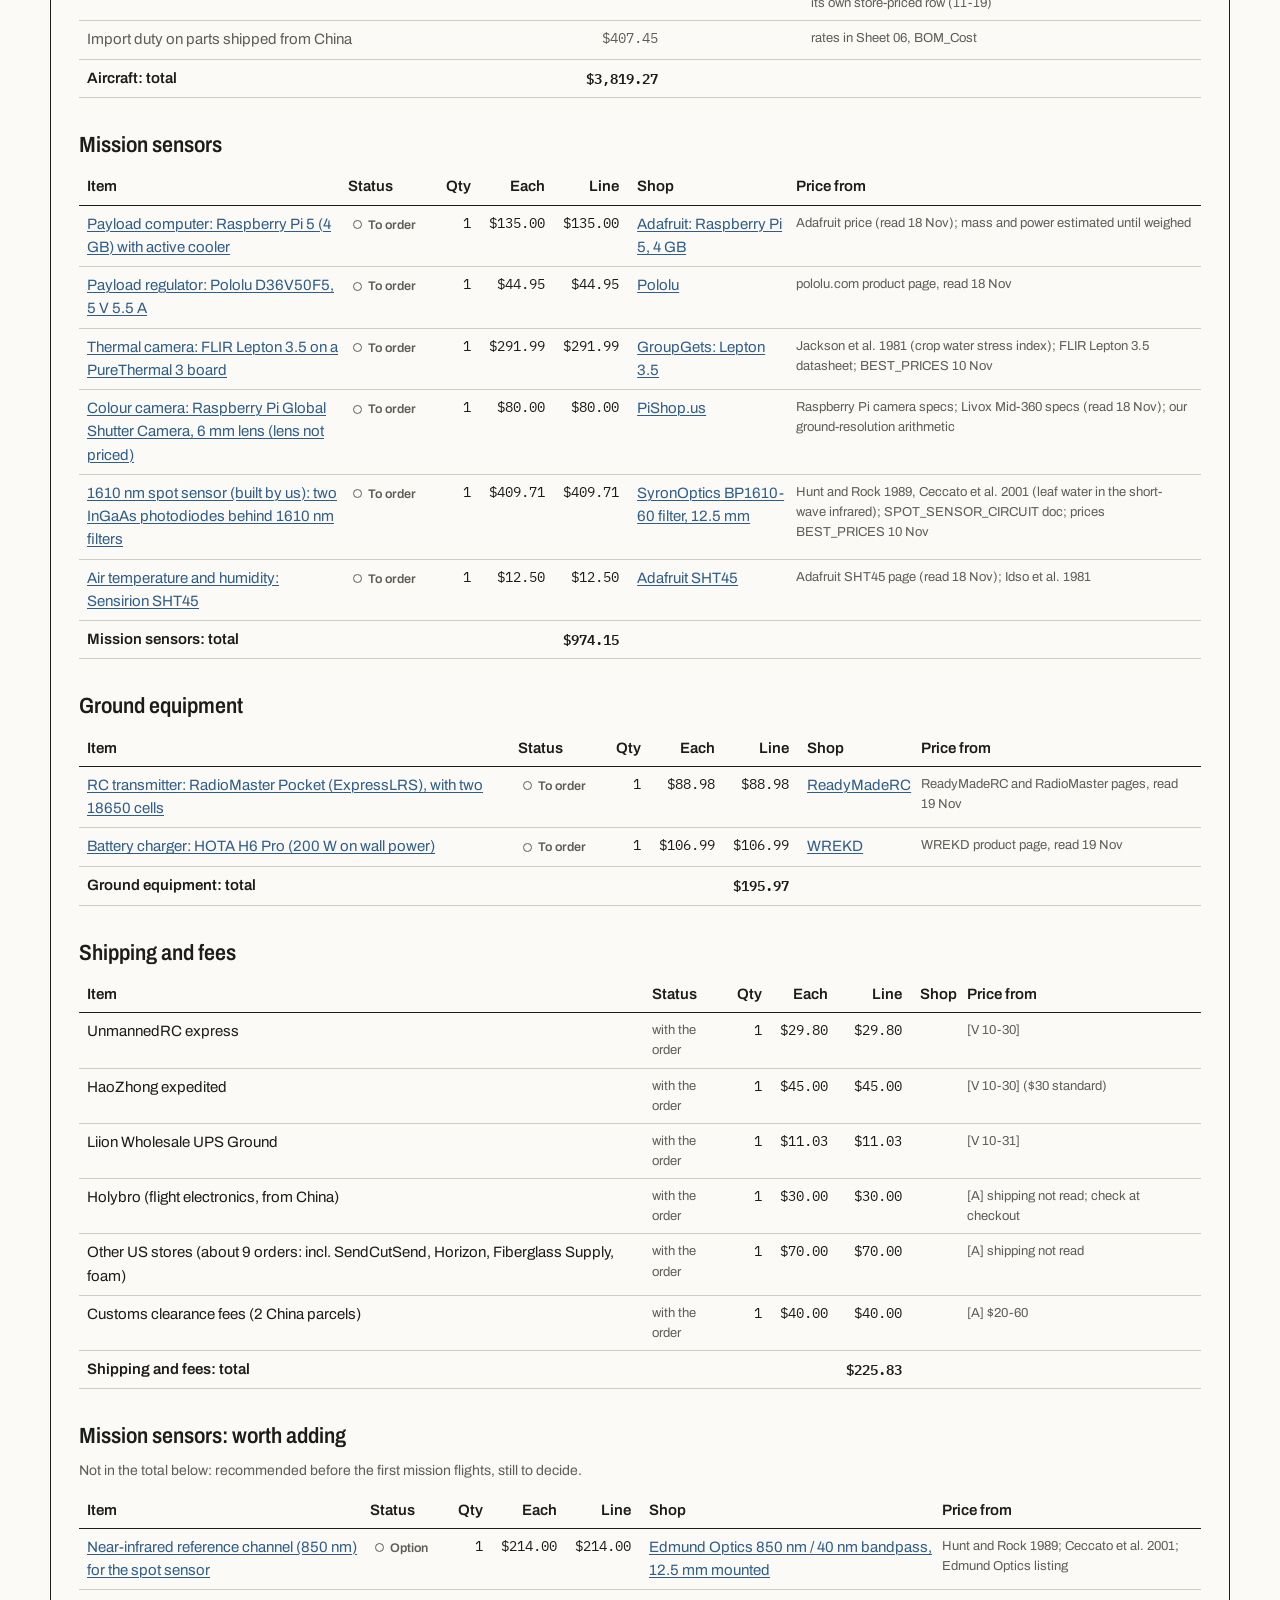
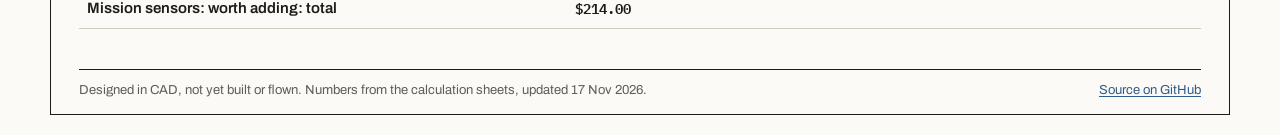
==== commit 8501c7ec: "Carbon redesign on the site: structure in carbon (tube spar, waterjet-cut ribs, carbon frame fuselag" ====
--- a/docs/buy.html
+++ b/docs/buy.html
@@ -1,19 +1,19 @@
 <!doctype html><html lang="en"><head><meta charset="utf-8"><meta name="viewport" content="width=device-width,initial-scale=1">
-<title>Ridgeback buy list</title><link rel="preconnect" href="https://fonts.googleapis.com"><link rel="preconnect" href="https://fonts.gstatic.com" crossorigin><link href="https://fonts.googleapis.com/css2?family=Archivo:wdth,wght@75..100,400..700&family=IBM+Plex+Mono:wght@400;500&display=swap" rel="stylesheet"><link rel="stylesheet" href="assets/style.css?v=853f87941e"></head>
+<title>Ridgeback buy list</title><link rel="preconnect" href="https://fonts.googleapis.com"><link rel="preconnect" href="https://fonts.gstatic.com" crossorigin><link href="https://fonts.googleapis.com/css2?family=Archivo:wdth,wght@75..100,400..700&family=IBM+Plex+Mono:wght@400;500&display=swap" rel="stylesheet"><link rel="stylesheet" href="assets/style.css?v=50bd34b11d"></head>
 <body class=""><div class="sheet"><header class="collar"><div class="mast"><a class="home" href="index.html">Ridgeback Scout</a>
 <span class="who">SkyRunners, Stanford Student Robotics</span></div><nav><a href="index.html">Drone</a><a href="mission.html">Mission and range</a><a href="calculations.html">Calculations</a><a href="buy.html" aria-current=page>Buy list</a><a href="files.html">Sheets, code, CAD</a><button type="button" id="editToggle" class="editbtn" aria-pressed="false">Edit</button></nav></header>
 <div id="editbar" class="editbar" hidden></div>
 <main><section class="lead"><h1>Buy list</h1>
 <p>Everything we have to buy to fly the first mission, from the calculation sheets: the aircraft, the mission sensors and the ground equipment.
 Nothing comes from Sky4. Every price was read on the shop's page; the date is in the last column.</p>
-<div class="orders"><p class="obar" role="img" aria-label="0 of 43 items arrived, 0 ordered"><span class="s-arrived" style="flex:0"></span><span class="s-ordered" style="flex:0"></span><span class="s-to-order" style="flex:43"></span></p>
-<p><b>0 of 43</b> items arrived or already ours, <b>0</b> ordered and on the way, <b>43</b> still to order. Spent so far about <b>$0</b> (shop prices + duty of what is ordered or arrived; shipping not counted).</p>
+<div class="orders"><p class="obar" role="img" aria-label="0 of 50 items arrived, 0 ordered"><span class="s-arrived" style="flex:0"></span><span class="s-ordered" style="flex:0"></span><span class="s-to-order" style="flex:50"></span></p>
+<p><b>0 of 50</b> items arrived or already ours, <b>0</b> ordered and on the way, <b>50</b> still to order. Spent so far about <b>$0</b> (shop prices + duty of what is ordered or arrived; shipping not counted).</p>
 <p class="ofilter">Show: <button type="button" class="chip" data-show="all" aria-pressed="true">All</button> <button type="button" class="chip" data-show="to-order" aria-pressed="false">To order</button> <button type="button" class="chip" data-show="ordered" aria-pressed="false">Ordered</button> <button type="button" class="chip" data-show="arrived" aria-pressed="false">Arrived or have it</button></p>
 <p class="small">To mark something ordered or arrived: press Edit at the top, then the ✎ next to its status. The name and date are saved with it.</p></div>
-<table class="status"><tbody><tr><td>Aircraft</td><td class="num">$3,268</td></tr><tr><td>Mission sensors</td><td class="num">$974</td></tr><tr><td>Ground equipment</td><td class="num">$196</td></tr><tr><td>Shipping and fees</td><td class="num">$201</td></tr>
-<tr class="tot"><td><b>Everything</b></td><td class="num"><b>$4,639</b></td></tr></tbody></table>
+<table class="status"><tbody><tr><td>Aircraft</td><td class="num">$3,819</td></tr><tr><td>Mission sensors</td><td class="num">$974</td></tr><tr><td>Ground equipment</td><td class="num">$196</td></tr><tr><td>Shipping and fees</td><td class="num">$226</td></tr>
+<tr class="tot"><td><b>Everything</b></td><td class="num"><b>$5,215</b></td></tr></tbody></table>
 <p class="small">Budget: $3,000 for the aircraft, stretch $4,000–5,000 for everything (team, 30 Oct). To change a price or a shop link, press Edit on the drone page and pick the part; this list rebuilds from it.
 Not bought: a spot welder for the battery pack (borrow one from a lab first) and the ground-station laptop (a team member's, with QGroundControl, free).</p></section>
-<section><h2 id="aircraft">Aircraft</h2><div class="tablewrap"><table class="parts buy"><thead><tr><th>Item</th><th>Status</th><th class="num">Qty</th><th class="num">Each</th><th class="num">Line</th><th>Shop</th><th>Price from</th></tr></thead><tbody><tr><td><a href="index.html#battery">Battery: 6S6P pack of Molicel P50B cells, built by us</a></td><td><span class="ostate s-to-order" data-order="battery" data-state="to order">To order</span></td><td class="num">1</td><td class="num">$359.60</td><td class="num">$359.60</td><td><a href="https://liionwholesale.com/products/molicel-npe-inr-21700-p50b-60a-5000mah-flat-top-21700-battery-authorized-distributor" target="_blank" rel="noopener">Liion Wholesale</a></td><td class="quiet">Sheet 04, Battery_Options and Mission_Energy. Mass 2,720 g = 36 cells × 70 g × 1.08 [A]: weigh the finished pack and enter it here.</td></tr><tr><td><a href="index.html#pm07">Power module: Holybro PM07</a></td><td><span class="ostate s-to-order" data-order="pm07" data-state="to order">To order</span></td><td class="num">1</td><td class="num">$43.99</td><td class="num">$43.99</td><td><a href="https://holybro.com/products/pixhawk-4-power-module-pm07" target="_blank" rel="noopener">Holybro</a></td><td class="quiet">Holybro PM07 page (90 A continuous, 140 A for 60 s; $43.99 on its own), read 19 Nov; sheet 04 Lift_Hover. The Cube&#x27;s own Power Brick Mini is not used: our hot-day hover current is too high for a small brick.</td></tr><tr><td><a href="index.html#servo_reg">Servo regulator, 5–6 V, at least 5 A</a></td><td><span class="ostate s-to-order" data-order="servo_reg" data-state="to order">To order</span></td><td class="num">1</td><td class="num">$39.99</td><td class="num">$39.99</td><td><a href="https://keycityhobby.com/products/castle-010-0154-00" target="_blank" rel="noopener">Key City Hobby</a></td><td class="quiet">Electronics sheet</td></tr><tr><td><a href="index.html#motor_lift">Lift motor: T-Motor MN5008 KV340</a></td><td><span class="ostate s-to-order" data-order="motor_lift" data-state="to order">To order</span></td><td class="num">4</td><td class="num">$89.99</td><td class="num">$359.96</td><td><a href="https://unmannedrc.com/products/mn5008-antigravity-type-6-12s-uav-motor" target="_blank" rel="noopener">UnmannedRC</a></td><td class="quiet">store.tmotor.com MN5008 test table (read 30 Oct); sheet 04 Lift_Hover</td></tr><tr><td><a href="index.html#prop_lift">Lift propeller: T-Motor P18x6.1 (pair)</a></td><td><span class="ostate s-to-order" data-order="prop_lift" data-state="to order">To order</span></td><td class="num">2</td><td class="num">$82.90</td><td class="num">$165.80</td><td><a href="https://unmannedrc.com/products/polish-p18-6-1-prop-2pcs-pair" target="_blank" rel="noopener">UnmannedRC</a></td><td class="quiet">T-Motor test table</td></tr><tr><td><a href="index.html#esc_lift">Speed controller: T-Motor ALPHA 40A 6S</a></td><td><span class="ostate s-to-order" data-order="esc_lift" data-state="to order">To order</span></td><td class="num">4</td><td class="num">$92.00</td><td class="num">$368.00</td><td><a href="https://store.uniteduav.com/products/alpha-40a-6s" target="_blank" rel="noopener">United UAV</a></td><td class="quiet">Electronics sheet; T-Motor table</td></tr><tr><td><a href="index.html#motor_pusher">Pusher motor: T-Motor AT3520 KV550</a></td><td><span class="ostate s-to-order" data-order="motor_pusher" data-state="to order">To order</span></td><td class="num">1</td><td class="num">$79.99</td><td class="num">$79.99</td><td><a href="https://unmannedrc.com/products/at3520-long-shaft-fixed-wing-uav-motor-kv550-kv720-kv850" target="_blank" rel="noopener">UnmannedRC</a></td><td class="quiet">store.tmotor.com AT3520 test table (read 17 Nov); sheet 04 Pusher</td></tr><tr><td><a href="index.html#prop_pusher">Pusher propeller: APC 12x6E</a></td><td><span class="ostate s-to-order" data-order="prop_pusher" data-state="to order">To order</span></td><td class="num">1</td><td class="num">$12.00</td><td class="num">$12.00</td><td><a href="https://www.apcprop.com/product/12x6e/" target="_blank" rel="noopener">APC</a></td><td class="quiet">CAD; Pusher sheet</td></tr><tr><td><a href="index.html#esc_pusher">Pusher speed controller: ALPHA 40A 6S</a></td><td><span class="ostate s-to-order" data-order="esc_pusher" data-state="to order">To order</span></td><td class="num">1</td><td class="num">$92.00</td><td class="num">$92.00</td><td><a href="https://store.uniteduav.com/products/alpha-40a-6s" target="_blank" rel="noopener">United UAV</a></td><td class="quiet">AT3520 table</td></tr><tr><td><a href="index.html#gnss">GPS and compass: Holybro M10</a></td><td><span class="ostate s-to-order" data-order="gnss" data-state="to order">To order</span></td><td class="num">1</td><td class="num">$43.99</td><td class="num">$43.99</td><td><a href="https://holybro.com/products/m10-gps" target="_blank" rel="noopener">Holybro M10 GPS</a></td><td class="quiet">Holybro store, read 19 Nov</td></tr><tr><td><a href="index.html#airspeed">Airspeed sensor: Holybro MS5525DSO with PT40 pitot tube</a></td><td><span class="ostate s-to-order" data-order="airspeed" data-state="to order">To order</span></td><td class="num">1</td><td class="num">$59.99</td><td class="num">$59.99</td><td><a href="https://holybro.com/products/digital-air-speed-sensor-standard" target="_blank" rel="noopener">Holybro</a></td><td class="quiet">Holybro store, read 19 Nov</td></tr><tr><td><a href="index.html#telemetry">Telemetry radios: Holybro SiK V3 915 MHz (pair)</a></td><td><span class="ostate s-to-order" data-order="telemetry" data-state="to order">To order</span></td><td class="num">1</td><td class="num">$58.99</td><td class="num">$58.99</td><td><a href="https://holybro.com/products/sik-telemetry-radio-v3" target="_blank" rel="noopener">Holybro</a></td><td class="quiet">Holybro store, read 19 Nov</td></tr><tr><td><a href="index.html#rc_rx">RC receiver: RadioMaster RP2 V2 (ExpressLRS)</a></td><td><span class="ostate s-to-order" data-order="rc_rx" data-state="to order">To order</span></td><td class="num">1</td><td class="num">$24.99</td><td class="num">$24.99</td><td><a href="https://www.racedayquads.com/products/radiomaster-rp2-2-4ghz-elrs-nano-receiver-ceramic-antenna" target="_blank" rel="noopener">RaceDayQuads</a></td><td class="quiet">RaceDayQuads page, read 19 Nov</td></tr><tr><td><a href="index.html#remote_id">Remote ID: Ruko R111S</a></td><td><span class="ostate s-to-order" data-order="remote_id" data-state="to order">To order</span></td><td class="num">1</td><td class="num">$39.99</td><td class="num">$39.99</td><td><a href="https://www.ruko.net/products/ruko-r111-remote-id-module" target="_blank" rel="noopener">Ruko</a></td><td class="quiet">FAA declarations list (read 31 Oct)</td></tr><tr><td><a href="index.html#servos">Servo: KST X10 V2</a></td><td><span class="ostate s-to-order" data-order="servos" data-state="to order">To order</span></td><td class="num">4</td><td class="num">$45.00</td><td class="num">$180.00</td><td><a href="https://www.boomerangrcjets.com/products/kst-x10-v2-wing-servo" target="_blank" rel="noopener">Boomerang RC Jets</a></td><td class="quiet">Structure_Stability sheet (servo check)</td></tr><tr><td><a href="index.html#mount_hardware">Mount hardware: thumb screws, inserts, standoffs, straps, hatch magnets</a></td><td><span class="ostate s-to-order" data-order="mount_hardware" data-state="to order">To order</span></td><td class="num">1</td><td class="num">$99.15</td><td class="num">$99.15</td><td><a href="https://www.harfington.com/products/p-1479356" target="_blank" rel="noopener">Harfington</a></td><td class="quiet">Mounts design 11-19 (data/mounts.json, MOUNTS.md); mass 60 g is our estimate [A]</td></tr><tr><td><a href="index.html#pack_build">Battery build supplies: nickel strip, insulation, welder battery</a></td><td><span class="ostate s-to-order" data-order="pack_build" data-state="to order">To order</span></td><td class="num">1</td><td class="num">$155.71</td><td class="num">$155.71</td><td><a href="https://imrbatteries.com/products/21700-2p-pure-nickel-strip-roll-0-15mm-x-23mm-5m-16-4-feet" target="_blank" rel="noopener">IMR Batteries</a></td><td class="quiet">Store pages read 20 Nov</td></tr><tr><td><a href="index.html#tubes_main">HaoZhong 1 m carbon tubes (13: booms, spars, rods, legs)</a></td><td><span class="ostate s-to-order" data-order="tubes_main" data-state="to order">To order</span></td><td class="num">1</td><td class="num">$197.01</td><td class="num">$197.01</td><td><a href="https://carbonfibertubes.net" target="_blank" rel="noopener">HaoZhong</a></td><td class="quiet">[V 10-30 cart]; 6815.13.00</td></tr><tr><td><a href="index.html#tubes_extra">HaoZhong 2 more 6/4 tubes</a></td><td><span class="ostate s-to-order" data-order="tubes_extra" data-state="to order">To order</span></td><td class="num">2</td><td class="num">$9.82</td><td class="num">$19.64</td><td><a href="https://carbonfibertubes.net" target="_blank" rel="noopener">HaoZhong</a></td><td class="quiet">[V 11-02]</td></tr><tr><td><a href="index.html#rods_3mm">HaoZhong 3 mm solid rod 500 mm, 5-pack</a></td><td><span class="ostate s-to-order" data-order="rods_3mm" data-state="to order">To order</span></td><td class="num">1</td><td class="num">$11.00</td><td class="num">$11.00</td><td><a href="https://carbonfibertubes.net/products/carbon-fiber-solid-rod-diameter-1-20mm-x-length-500mm" target="_blank" rel="noopener">HaoZhong</a></td><td class="quiet">[V 11-02]</td></tr><tr><td><a href="index.html#carbon_plates">Carbon plates 3 mm 100x300 + 1.5 mm 200x300</a></td><td><span class="ostate s-to-order" data-order="carbon_plates" data-state="to order">To order</span></td><td class="num">1</td><td class="num">$65.00</td><td class="num">$65.00</td><td><a href="https://carbonfibertubes.net/products/3k-carbon-fiber-plate-200x300mm-100-pure-carbon-board-carbon-fiber-material-for-rc-uav-toys" target="_blank" rel="noopener">HaoZhong</a></td><td class="quiet">[A] 2 mm 200x300 = $31.90 [V]</td></tr><tr><td><a href="index.html#wire_pack">Wire Power Pack (Lumenier)</a></td><td><span class="ostate s-to-order" data-order="wire_pack" data-state="to order">To order</span></td><td class="num">2</td><td class="num">$21.99</td><td class="num">$43.98</td><td><a href="https://www.racedayquads.com/products/lumenier-silicone-wire-6-roll-build-kit-power-pack" target="_blank" rel="noopener">RaceDayQuads</a></td><td class="quiet">[V]</td></tr><tr><td><a href="index.html#xt90">Amass XT90H</a></td><td><span class="ostate s-to-order" data-order="xt90" data-state="to order">To order</span></td><td class="num">4</td><td class="num">$1.49</td><td class="num">$5.96</td><td><a href="https://www.racedayquads.com/products/amass-xt90h-connector-1pc-choose-version" target="_blank" rel="noopener">RaceDayQuads</a></td><td class="quiet">[V]</td></tr><tr><td><a href="index.html#servo_ext">Servo extension 60 cm</a></td><td><span class="ostate s-to-order" data-order="servo_ext" data-state="to order">To order</span></td><td class="num">16</td><td class="num">$1.59</td><td class="num">$25.44</td><td><a href="https://www.readymaderc.com/collections/airplanes/electronics/servo-extensions" target="_blank" rel="noopener">ReadyMadeRC</a></td><td class="quiet">[S]</td></tr><tr><td><a href="index.html#bullets">3.5 mm bullet 3-packs</a></td><td><span class="ostate s-to-order" data-order="bullets" data-state="to order">To order</span></td><td class="num">10</td><td class="num">$1.99</td><td class="num">$19.90</td><td>RaceDayQuads</td><td class="quiet">[V 10-30, mini_wiring]</td></tr><tr><td><a href="index.html#heat_shrink">Heat shrink 530 pc</a></td><td><span class="ostate s-to-order" data-order="heat_shrink" data-state="to order">To order</span></td><td class="num">1</td><td class="num">$9.99</td><td class="num">$9.99</td><td>RaceDayQuads</td><td class="quiet">[V 10-30]</td></tr><tr><td><a href="index.html#xt60">XT60 pairs, 5-pack (removable-wing ESC feeds)</a></td><td><span class="ostate s-to-order" data-order="xt60" data-state="to order">To order</span></td><td class="num">1</td><td class="num">$9.00</td><td class="num">$9.00</td><td>any hobby store</td><td class="quiet">[A] see Connectors_Wiring</td></tr><tr><td><a href="index.html#xt30">XT30 pairs, 5-pack (servo regulator, Jetson regulator)</a></td><td><span class="ostate s-to-order" data-order="xt30" data-state="to order">To order</span></td><td class="num">1</td><td class="num">$7.00</td><td class="num">$7.00</td><td>any hobby store</td><td class="quiet">[A]</td></tr><tr><td><a href="index.html#balance_lead">JST-XH 7-pin balance lead</a></td><td><span class="ostate s-to-order" data-order="balance_lead" data-state="to order">To order</span></td><td class="num">1</td><td class="num">$3.00</td><td class="num">$3.00</td><td>any hobby store</td><td class="quiet">[A]</td></tr><tr><td><a href="index.html#jst_gh">JST-GH cable set</a></td><td><span class="ostate s-to-order" data-order="jst_gh" data-state="to order">To order</span></td><td class="num">1</td><td class="num">$16.99</td><td class="num">$16.99</td><td>iNsightFPV</td><td class="quiet">[S]</td></tr><tr><td><a href="index.html#solder">Solder, ties, sleeve</a></td><td><span class="ostate s-to-order" data-order="solder" data-state="to order">To order</span></td><td class="num">1</td><td class="num">$15.00</td><td class="num">$15.00</td><td>any</td><td class="quiet">[A]</td></tr><tr><td><a href="index.html#petg_cf">Bambu PETG-CF 1 kg</a></td><td><span class="ostate s-to-order" data-order="petg_cf" data-state="to order">To order</span></td><td class="num">2</td><td class="num">$31.99</td><td class="num">$63.98</td><td><a href="https://hartsmartproducts.com/products/bambu-petg-cf" target="_blank" rel="noopener">HartSmart</a></td><td class="quiet">[V] 11-10</td></tr><tr><td><a href="index.html#small_spools">ASA, TPU, PETG small spools</a></td><td><span class="ostate s-to-order" data-order="small_spools" data-state="to order">To order</span></td><td class="num">1</td><td class="num">$83.00</td><td class="num">$83.00</td><td>any</td><td class="quiet">[A] club leftovers first</td></tr><tr><td><a href="index.html#m5_inserts">M5 heat-set inserts, 50</a></td><td><span class="ostate s-to-order" data-order="m5_inserts" data-state="to order">To order</span></td><td class="num">1</td><td class="num">$11.50</td><td class="num">$11.50</td><td>CNC Kitchen</td><td class="quiet">[V 10-24]</td></tr><tr><td><a href="index.html#hardware">Other hardware (bolts, hinges, epoxy)</a></td><td><span class="ostate s-to-order" data-order="hardware" data-state="to order">To order</span></td><td class="num">1</td><td class="num">$70.00</td><td class="num">$70.00</td><td>hardware store</td><td class="quiet">[A] check club/lab stock; was $120 before the mount hardware got its own store-priced row (11-19)</td></tr><tr class="sub"><td>Import duty on parts shipped from China</td><td></td><td></td><td></td><td class="num">$406.26</td><td></td><td class="quiet">rates in Sheet 06, BOM_Cost</td></tr><tr class="tot"><td>Aircraft: total</td><td></td><td></td><td></td><td class="num">$3,267.79</td><td></td><td></td></tr></tbody></table></div></section><section><h2 id="mission-sensors">Mission sensors</h2><div class="tablewrap"><table class="parts buy"><thead><tr><th>Item</th><th>Status</th><th class="num">Qty</th><th class="num">Each</th><th class="num">Line</th><th>Shop</th><th>Price from</th></tr></thead><tbody><tr><td><a href="index.html#payload_computer">Payload computer: Raspberry Pi 5 (4 GB) with active cooler</a></td><td><span class="ostate s-to-order" data-order="payload_computer" data-state="to order">To order</span></td><td class="num">1</td><td class="num">$135.00</td><td class="num">$135.00</td><td><a href="https://www.adafruit.com/product/5812" target="_blank" rel="noopener">Adafruit: Raspberry Pi 5, 4 GB</a></td><td class="quiet">Adafruit price (read 18 Nov); mass and power estimated until weighed</td></tr><tr><td><a href="index.html#payload_power">Payload regulator: Pololu D36V50F5, 5 V 5.5 A</a></td><td><span class="ostate s-to-order" data-order="payload_power" data-state="to order">To order</span></td><td class="num">1</td><td class="num">$44.95</td><td class="num">$44.95</td><td><a href="https://www.pololu.com/product/4091" target="_blank" rel="noopener">Pololu</a></td><td class="quiet">pololu.com product page, read 18 Nov</td></tr><tr><td><a href="index.html#thermal_cam">Thermal camera: FLIR Lepton 3.5 on a PureThermal 3 board</a></td><td><span class="ostate s-to-order" data-order="thermal_cam" data-state="to order">To order</span></td><td class="num">1</td><td class="num">$291.99</td><td class="num">$291.99</td><td><a href="https://groupgets.com/products/flir-lepton-3-5" target="_blank" rel="noopener">GroupGets: Lepton 3.5</a></td><td class="quiet">Jackson et al. 1981 (crop water stress index); FLIR Lepton 3.5 datasheet; BEST_PRICES 10 Nov</td></tr><tr><td><a href="index.html#rgb_cam">Colour camera: Raspberry Pi Global Shutter Camera, 6 mm lens (lens not priced)</a></td><td><span class="ostate s-to-order" data-order="rgb_cam" data-state="to order">To order</span></td><td class="num">1</td><td class="num">$80.00</td><td class="num">$80.00</td><td><a href="https://www.pishop.us/product/raspberry-pi-global-shutter-camera/" target="_blank" rel="noopener">PiShop.us</a></td><td class="quiet">Raspberry Pi camera specs; Livox Mid-360 specs (read 18 Nov); our ground-resolution arithmetic</td></tr><tr><td><a href="index.html#spot_sensor">1610 nm spot sensor (built by us): two InGaAs photodiodes behind 1610 nm filters</a></td><td><span class="ostate s-to-order" data-order="spot_sensor" data-state="to order">To order</span></td><td class="num">1</td><td class="num">$409.71</td><td class="num">$409.71</td><td><a href="https://syronoptics.com/products/bp1610-60" target="_blank" rel="noopener">SyronOptics BP1610-60 filter, 12.5 mm</a></td><td class="quiet">Hunt and Rock 1989, Ceccato et al. 2001 (leaf water in the short-wave infrared); SPOT_SENSOR_CIRCUIT doc; prices BEST_PRICES 10 Nov</td></tr><tr><td><a href="index.html#air_sensor">Air temperature and humidity: Sensirion SHT45</a></td><td><span class="ostate s-to-order" data-order="air_sensor" data-state="to order">To order</span></td><td class="num">1</td><td class="num">$12.50</td><td class="num">$12.50</td><td><a href="https://www.adafruit.com/product/5665" target="_blank" rel="noopener">Adafruit SHT45</a></td><td class="quiet">Adafruit SHT45 page (read 18 Nov); Idso et al. 1981</td></tr><tr class="tot"><td>Mission sensors: total</td><td></td><td></td><td></td><td class="num">$974.15</td><td></td><td></td></tr></tbody></table></div></section><section><h2 id="ground-equipment">Ground equipment</h2><div class="tablewrap"><table class="parts buy"><thead><tr><th>Item</th><th>Status</th><th class="num">Qty</th><th class="num">Each</th><th class="num">Line</th><th>Shop</th><th>Price from</th></tr></thead><tbody><tr><td><a href="index.html#rc_tx">RC transmitter: RadioMaster Pocket (ExpressLRS), with two 18650 cells</a></td><td><span class="ostate s-to-order" data-order="rc_tx" data-state="to order">To order</span></td><td class="num">1</td><td class="num">$88.98</td><td class="num">$88.98</td><td><a href="https://www.readymaderc.com/products/details/85660-radiomaster-pocket-radio-controller-expresslrs-elrs-2-4ghz-charcoal-mode-2" target="_blank" rel="noopener">ReadyMadeRC</a></td><td class="quiet">ReadyMadeRC and RadioMaster pages, read 19 Nov</td></tr><tr><td><a href="index.html#charger">Battery charger: HOTA H6 Pro (200 W on wall power)</a></td><td><span class="ostate s-to-order" data-order="charger" data-state="to order">To order</span></td><td class="num">1</td><td class="num">$106.99</td><td class="num">$106.99</td><td><a href="https://wrekd.com/products/hota-h6-pro-700w-26a-1-6s-ac-dc-smart-charger-black" target="_blank" rel="noopener">WREKD</a></td><td class="quiet">WREKD product page, read 19 Nov</td></tr><tr class="tot"><td>Ground equipment: total</td><td></td><td></td><td></td><td class="num">$195.97</td><td></td><td></td></tr></tbody></table></div></section><section><h2 id="shipping-and-fees">Shipping and fees</h2><div class="tablewrap"><table class="parts buy"><thead><tr><th>Item</th><th>Status</th><th class="num">Qty</th><th class="num">Each</th><th class="num">Line</th><th>Shop</th><th>Price from</th></tr></thead><tbody><tr><td>UnmannedRC express</td><td class="quiet">with the order</td><td class="num">1</td><td class="num">$29.80</td><td class="num">$29.80</td><td></td><td class="quiet">[V 10-30]</td></tr><tr><td>HaoZhong expedited</td><td class="quiet">with the order</td><td class="num">1</td><td class="num">$45.00</td><td class="num">$45.00</td><td></td><td class="quiet">[V 10-30] ($30 standard)</td></tr><tr><td>Liion Wholesale UPS Ground</td><td class="quiet">with the order</td><td class="num">1</td><td class="num">$11.03</td><td class="num">$11.03</td><td></td><td class="quiet">[V 10-31]</td></tr><tr><td>Holybro (flight electronics, from China)</td><td class="quiet">with the order</td><td class="num">1</td><td class="num">$30.00</td><td class="num">$30.00</td><td></td><td class="quiet">[A] shipping not read; check at checkout</td></tr><tr><td>Other US stores (about 6 orders)</td><td class="quiet">with the order</td><td class="num">1</td><td class="num">$45.00</td><td class="num">$45.00</td><td></td><td class="quiet">[A]</td></tr><tr><td>Customs clearance fees (2 China parcels)</td><td class="quiet">with the order</td><td class="num">1</td><td class="num">$40.00</td><td class="num">$40.00</td><td></td><td class="quiet">[A] $20-60</td></tr><tr class="tot"><td>Shipping and fees: total</td><td></td><td></td><td></td><td class="num">$200.83</td><td></td><td></td></tr></tbody></table></div></section><section><h2 id="mission-sensors-add">Mission sensors: worth adding</h2><p class="small">Not in the total below: recommended before the first mission flights, still to decide.</p><div class="tablewrap"><table class="parts buy"><thead><tr><th>Item</th><th>Status</th><th class="num">Qty</th><th class="num">Each</th><th class="num">Line</th><th>Shop</th><th>Price from</th></tr></thead><tbody><tr><td><a href="index.html#nir_channel">Near-infrared reference channel (850 nm) for the spot sensor</a></td><td><span class="ostate s-to-order" data-order="nir_channel" data-state="to order">Option</span></td><td class="num">1</td><td class="num">$214.00</td><td class="num">$214.00</td><td><a href="https://www.edmundoptics.com/p/850nm-cwl-40nm-fwhm-125mm-mounted-diameter/22453/" target="_blank" rel="noopener">Edmund Optics 850 nm / 40 nm bandpass, 12.5 mm mounted</a></td><td class="quiet">Hunt and Rock 1989; Ceccato et al. 2001; Edmund Optics listing</td></tr><tr class="tot"><td>Mission sensors: worth adding: total</td><td></td><td></td><td></td><td class="num">$214.00</td><td></td><td></td></tr></tbody></table></div></section></main>
+<section><h2 id="aircraft">Aircraft</h2><div class="tablewrap"><table class="parts buy"><thead><tr><th>Item</th><th>Status</th><th class="num">Qty</th><th class="num">Each</th><th class="num">Line</th><th>Shop</th><th>Price from</th></tr></thead><tbody><tr><td><a href="index.html#battery">Battery: 6S6P pack of Molicel P50B cells, built by us</a></td><td><span class="ostate s-to-order" data-order="battery" data-state="to order">To order</span></td><td class="num">1</td><td class="num">$359.60</td><td class="num">$359.60</td><td><a href="https://liionwholesale.com/products/molicel-npe-inr-21700-p50b-60a-5000mah-flat-top-21700-battery-authorized-distributor" target="_blank" rel="noopener">Liion Wholesale</a></td><td class="quiet">Sheet 04, Battery_Options and Mission_Energy. Mass 2,720 g = 36 cells × 70 g × 1.08 [A]: weigh the finished pack and enter it here.</td></tr><tr><td><a href="index.html#pm07">Power module: Holybro PM07</a></td><td><span class="ostate s-to-order" data-order="pm07" data-state="to order">To order</span></td><td class="num">1</td><td class="num">$43.99</td><td class="num">$43.99</td><td><a href="https://holybro.com/products/pixhawk-4-power-module-pm07" target="_blank" rel="noopener">Holybro</a></td><td class="quiet">Holybro PM07 page (90 A continuous, 140 A for 60 s; $43.99 on its own), read 19 Nov; sheet 04 Lift_Hover. The Cube&#x27;s own Power Brick Mini is not used: our hot-day hover current is too high for a small brick.</td></tr><tr><td><a href="index.html#servo_reg">Servo regulator, 5–6 V, at least 5 A</a></td><td><span class="ostate s-to-order" data-order="servo_reg" data-state="to order">To order</span></td><td class="num">1</td><td class="num">$39.99</td><td class="num">$39.99</td><td><a href="https://keycityhobby.com/products/castle-010-0154-00" target="_blank" rel="noopener">Key City Hobby</a></td><td class="quiet">Electronics sheet</td></tr><tr><td><a href="index.html#motor_lift">Lift motor: T-Motor MN5008 KV340</a></td><td><span class="ostate s-to-order" data-order="motor_lift" data-state="to order">To order</span></td><td class="num">4</td><td class="num">$89.99</td><td class="num">$359.96</td><td><a href="https://unmannedrc.com/products/mn5008-antigravity-type-6-12s-uav-motor" target="_blank" rel="noopener">UnmannedRC</a></td><td class="quiet">store.tmotor.com MN5008 test table (read 30 Oct); sheet 04 Lift_Hover</td></tr><tr><td><a href="index.html#prop_lift">Lift propeller: T-Motor P18x6.1 (pair)</a></td><td><span class="ostate s-to-order" data-order="prop_lift" data-state="to order">To order</span></td><td class="num">2</td><td class="num">$82.90</td><td class="num">$165.80</td><td><a href="https://unmannedrc.com/products/polish-p18-6-1-prop-2pcs-pair" target="_blank" rel="noopener">UnmannedRC</a></td><td class="quiet">T-Motor test table</td></tr><tr><td><a href="index.html#esc_lift">Speed controller: T-Motor ALPHA 40A 6S</a></td><td><span class="ostate s-to-order" data-order="esc_lift" data-state="to order">To order</span></td><td class="num">4</td><td class="num">$92.00</td><td class="num">$368.00</td><td><a href="https://store.uniteduav.com/products/alpha-40a-6s" target="_blank" rel="noopener">United UAV</a></td><td class="quiet">Electronics sheet; T-Motor table</td></tr><tr><td><a href="index.html#motor_pusher">Pusher motor: T-Motor AT3520 KV550</a></td><td><span class="ostate s-to-order" data-order="motor_pusher" data-state="to order">To order</span></td><td class="num">1</td><td class="num">$79.99</td><td class="num">$79.99</td><td><a href="https://unmannedrc.com/products/at3520-long-shaft-fixed-wing-uav-motor-kv550-kv720-kv850" target="_blank" rel="noopener">UnmannedRC</a></td><td class="quiet">store.tmotor.com AT3520 test table (read 17 Nov); sheet 04 Pusher</td></tr><tr><td><a href="index.html#prop_pusher">Pusher propeller: APC 12x6E</a></td><td><span class="ostate s-to-order" data-order="prop_pusher" data-state="to order">To order</span></td><td class="num">1</td><td class="num">$12.00</td><td class="num">$12.00</td><td><a href="https://www.apcprop.com/product/12x6e/" target="_blank" rel="noopener">APC</a></td><td class="quiet">CAD; Pusher sheet</td></tr><tr><td><a href="index.html#esc_pusher">Pusher speed controller: ALPHA 40A 6S</a></td><td><span class="ostate s-to-order" data-order="esc_pusher" data-state="to order">To order</span></td><td class="num">1</td><td class="num">$92.00</td><td class="num">$92.00</td><td><a href="https://store.uniteduav.com/products/alpha-40a-6s" target="_blank" rel="noopener">United UAV</a></td><td class="quiet">AT3520 table</td></tr><tr><td><a href="index.html#gnss">GPS and compass: Holybro M10</a></td><td><span class="ostate s-to-order" data-order="gnss" data-state="to order">To order</span></td><td class="num">1</td><td class="num">$43.99</td><td class="num">$43.99</td><td><a href="https://holybro.com/products/m10-gps" target="_blank" rel="noopener">Holybro M10 GPS</a></td><td class="quiet">Holybro store, read 19 Nov</td></tr><tr><td><a href="index.html#airspeed">Airspeed sensor: Holybro MS5525DSO with PT40 pitot tube</a></td><td><span class="ostate s-to-order" data-order="airspeed" data-state="to order">To order</span></td><td class="num">1</td><td class="num">$59.99</td><td class="num">$59.99</td><td><a href="https://holybro.com/products/digital-air-speed-sensor-standard" target="_blank" rel="noopener">Holybro</a></td><td class="quiet">Holybro store, read 19 Nov</td></tr><tr><td><a href="index.html#telemetry">Telemetry radios: Holybro SiK V3 915 MHz (pair)</a></td><td><span class="ostate s-to-order" data-order="telemetry" data-state="to order">To order</span></td><td class="num">1</td><td class="num">$58.99</td><td class="num">$58.99</td><td><a href="https://holybro.com/products/sik-telemetry-radio-v3" target="_blank" rel="noopener">Holybro</a></td><td class="quiet">Holybro store, read 19 Nov</td></tr><tr><td><a href="index.html#rc_rx">RC receiver: RadioMaster RP2 V2 (ExpressLRS)</a></td><td><span class="ostate s-to-order" data-order="rc_rx" data-state="to order">To order</span></td><td class="num">1</td><td class="num">$24.99</td><td class="num">$24.99</td><td><a href="https://www.racedayquads.com/products/radiomaster-rp2-2-4ghz-elrs-nano-receiver-ceramic-antenna" target="_blank" rel="noopener">RaceDayQuads</a></td><td class="quiet">RaceDayQuads page, read 19 Nov</td></tr><tr><td><a href="index.html#remote_id">Remote ID: Ruko R111S</a></td><td><span class="ostate s-to-order" data-order="remote_id" data-state="to order">To order</span></td><td class="num">1</td><td class="num">$39.99</td><td class="num">$39.99</td><td><a href="https://www.ruko.net/products/ruko-r111-remote-id-module" target="_blank" rel="noopener">Ruko</a></td><td class="quiet">FAA declarations list (read 31 Oct)</td></tr><tr><td><a href="index.html#servos">Servo: KST X10 V2</a></td><td><span class="ostate s-to-order" data-order="servos" data-state="to order">To order</span></td><td class="num">4</td><td class="num">$45.00</td><td class="num">$180.00</td><td><a href="https://www.boomerangrcjets.com/products/kst-x10-v2-wing-servo" target="_blank" rel="noopener">Boomerang RC Jets</a></td><td class="quiet">Structure_Stability sheet (servo check)</td></tr><tr><td><a href="index.html#mount_hardware">Mount hardware: thumb screws, inserts, standoffs, straps, hatch magnets</a></td><td><span class="ostate s-to-order" data-order="mount_hardware" data-state="to order">To order</span></td><td class="num">1</td><td class="num">$99.15</td><td class="num">$99.15</td><td><a href="https://www.harfington.com/products/p-1479356" target="_blank" rel="noopener">Harfington</a></td><td class="quiet">Mounts design 11-19 (data/mounts.json, MOUNTS.md); mass 60 g is our estimate [A]</td></tr><tr><td><a href="index.html#pack_build">Battery build supplies: nickel strip, insulation, welder battery</a></td><td><span class="ostate s-to-order" data-order="pack_build" data-state="to order">To order</span></td><td class="num">1</td><td class="num">$155.71</td><td class="num">$155.71</td><td><a href="https://imrbatteries.com/products/21700-2p-pure-nickel-strip-roll-0-15mm-x-23mm-5m-16-4-feet" target="_blank" rel="noopener">IMR Batteries</a></td><td class="quiet">Store pages read 20 Nov</td></tr><tr><td><a href="index.html#tubes_main">HaoZhong 1 m carbon tubes (13: booms, spars, rods, legs)</a></td><td><span class="ostate s-to-order" data-order="tubes_main" data-state="to order">To order</span></td><td class="num">1</td><td class="num">$197.01</td><td class="num">$197.01</td><td><a href="https://carbonfibertubes.net" target="_blank" rel="noopener">HaoZhong</a></td><td class="quiet">[V 10-30 cart]; 6815.13.00</td></tr><tr><td><a href="index.html#tubes_extra">HaoZhong 2 more 6/4 tubes</a></td><td><span class="ostate s-to-order" data-order="tubes_extra" data-state="to order">To order</span></td><td class="num">2</td><td class="num">$9.82</td><td class="num">$19.64</td><td><a href="https://carbonfibertubes.net" target="_blank" rel="noopener">HaoZhong</a></td><td class="quiet">[V 11-02]</td></tr><tr><td><a href="index.html#rods_3mm">HaoZhong 3 mm solid rod 500 mm, 5-pack</a></td><td><span class="ostate s-to-order" data-order="rods_3mm" data-state="to order">To order</span></td><td class="num">1</td><td class="num">$11.00</td><td class="num">$11.00</td><td><a href="https://carbonfibertubes.net/products/carbon-fiber-solid-rod-diameter-1-20mm-x-length-500mm" target="_blank" rel="noopener">HaoZhong</a></td><td class="quiet">[V 11-02]</td></tr><tr><td><a href="index.html#cf_cut_parts">Carbon parts cut from sheet (SendCutSend): wing ribs, bulkheads, floor, motor plates, boom clamps</a></td><td><span class="ostate s-to-order" data-order="cf_cut_parts" data-state="to order">To order</span></td><td class="num">1</td><td class="num">$250.00</td><td class="num">$250.00</td><td><a href="https://sendcutsend.com/materials/carbon-fiber/" target="_blank" rel="noopener">SendCutSend</a></td><td class="quiet">sendcutsend.com carbon fiber page (thicknesses, tolerance, read 20 Nov); price [A]</td></tr><tr><td><a href="index.html#cf_rails_8x6">HaoZhong 8/6 mm carbon tubes, 1 m, 4-pack (fuselage rails)</a></td><td><span class="ostate s-to-order" data-order="cf_rails_8x6" data-state="to order">To order</span></td><td class="num">1</td><td class="num">$31.19</td><td class="num">$31.19</td><td><a href="https://carbonfibertubes.net/products/od-8mm-x-id-4mm-5mm-6mm-x-1000mm-100-roll-wrapped-carbon-fiber-tube-3k-tubing-8-4-8-5-8-6-3k-plain-glossy-matte" target="_blank" rel="noopener">HaoZhong</a></td><td class="quiet">[V] HaoZhong store data, 20 Nov</td></tr><tr><td><a href="index.html#cf_le_rods">HaoZhong 3 mm solid carbon rod, 1 m, 5-pack (wing leading edges)</a></td><td><span class="ostate s-to-order" data-order="cf_le_rods" data-state="to order">To order</span></td><td class="num">1</td><td class="num">$11.00</td><td class="num">$11.00</td><td><a href="https://carbonfibertubes.net/products/carbon-fiber-solid-rod-diameter-1-20mm-x-length-500mm-1" target="_blank" rel="noopener">HaoZhong</a></td><td class="quiet">[V] HaoZhong store data (products.json), 20 Nov</td></tr><tr><td><a href="index.html#cf_strips">HaoZhong carbon flat strip, 500 mm long: 0.5 x 10 mm 6-pack + 4-pack (trailing edges) and 1 x 6 mm 4-pack (hatch rims)</a></td><td><span class="ostate s-to-order" data-order="cf_strips" data-state="to order">To order</span></td><td class="num">1</td><td class="num">$26.00</td><td class="num">$26.00</td><td><a href="https://carbonfibertubes.net/products/carbon-fiber-sheet-diameter-0-5-0-6-0-8-1-1-2-2-3-4-x-3-4-5-6-7-10-12-15-20mm" target="_blank" rel="noopener">HaoZhong</a></td><td class="quiet">[V] HaoZhong store data, 20 Nov</td></tr><tr><td><a href="index.html#film">Covering film: Hangar 9 UltraCote Lite, 3 rolls</a></td><td><span class="ostate s-to-order" data-order="film" data-state="to order">To order</span></td><td class="num">3</td><td class="num">$19.99</td><td class="num">$59.97</td><td><a href="https://www.horizonhobby.com/product/hangar-9-ultracote-lite-transparent-white/HANU965.html" target="_blank" rel="noopener">Horizon Hobby</a></td><td class="quiet">[V] horizonhobby.com, 20 Nov</td></tr><tr><td><a href="index.html#foam_sheet">Foam sheet: 3 mm (fuselage skin, hatch lids) and 5 to 6 mm (nose and tail fairings, tail cores)</a></td><td><span class="ostate s-to-order" data-order="foam_sheet" data-state="to order">To order</span></td><td class="num">1</td><td class="num">$50.00</td><td class="num">$50.00</td><td>RC foam sellers</td><td class="quiet">[S] forum figure, 20 Nov</td></tr><tr><td><a href="index.html#epoxy">Epoxy: West System 105 resin + 206 slow hardener, 1.2 quart kit</a></td><td><span class="ostate s-to-order" data-order="epoxy" data-state="to order">To order</span></td><td class="num">1</td><td class="num">$94.12</td><td class="num">$94.12</td><td><a href="https://fiberglasssupply.com/epoxy/west-system/west-system-105-epoxy-resin/west-system-kits-105-epoxy-with-206-slow-hardener/" target="_blank" rel="noopener">Fiberglass Supply</a></td><td class="quiet">[V] fiberglasssupply.com, 20 Nov</td></tr><tr><td><a href="index.html#build_consumables">Shop supplies for the carbon build (estimate)</a></td><td><span class="ostate s-to-order" data-order="build_consumables" data-state="to order">To order</span></td><td class="num">1</td><td class="num">$125.00</td><td class="num">$125.00</td><td>hardware and hobby stores</td><td class="quiet">[A] estimate, 20 Nov</td></tr><tr><td><a href="index.html#wire_pack">Wire Power Pack (Lumenier)</a></td><td><span class="ostate s-to-order" data-order="wire_pack" data-state="to order">To order</span></td><td class="num">2</td><td class="num">$21.99</td><td class="num">$43.98</td><td><a href="https://www.racedayquads.com/products/lumenier-silicone-wire-6-roll-build-kit-power-pack" target="_blank" rel="noopener">RaceDayQuads</a></td><td class="quiet">[V]</td></tr><tr><td><a href="index.html#xt90">Amass XT90H</a></td><td><span class="ostate s-to-order" data-order="xt90" data-state="to order">To order</span></td><td class="num">4</td><td class="num">$1.49</td><td class="num">$5.96</td><td><a href="https://www.racedayquads.com/products/amass-xt90h-connector-1pc-choose-version" target="_blank" rel="noopener">RaceDayQuads</a></td><td class="quiet">[V]</td></tr><tr><td><a href="index.html#servo_ext">Servo extension 60 cm</a></td><td><span class="ostate s-to-order" data-order="servo_ext" data-state="to order">To order</span></td><td class="num">16</td><td class="num">$1.59</td><td class="num">$25.44</td><td><a href="https://www.readymaderc.com/collections/airplanes/electronics/servo-extensions" target="_blank" rel="noopener">ReadyMadeRC</a></td><td class="quiet">[S]</td></tr><tr><td><a href="index.html#bullets">3.5 mm bullet 3-packs</a></td><td><span class="ostate s-to-order" data-order="bullets" data-state="to order">To order</span></td><td class="num">10</td><td class="num">$1.99</td><td class="num">$19.90</td><td>RaceDayQuads</td><td class="quiet">[V 10-30, mini_wiring]</td></tr><tr><td><a href="index.html#heat_shrink">Heat shrink 530 pc</a></td><td><span class="ostate s-to-order" data-order="heat_shrink" data-state="to order">To order</span></td><td class="num">1</td><td class="num">$9.99</td><td class="num">$9.99</td><td>RaceDayQuads</td><td class="quiet">[V 10-30]</td></tr><tr><td><a href="index.html#xt60">XT60 pairs, 5-pack (removable-wing ESC feeds)</a></td><td><span class="ostate s-to-order" data-order="xt60" data-state="to order">To order</span></td><td class="num">1</td><td class="num">$9.00</td><td class="num">$9.00</td><td>any hobby store</td><td class="quiet">[A] see Connectors_Wiring</td></tr><tr><td><a href="index.html#xt30">XT30 pairs, 5-pack (servo regulator, Jetson regulator)</a></td><td><span class="ostate s-to-order" data-order="xt30" data-state="to order">To order</span></td><td class="num">1</td><td class="num">$7.00</td><td class="num">$7.00</td><td>any hobby store</td><td class="quiet">[A]</td></tr><tr><td><a href="index.html#balance_lead">JST-XH 7-pin balance lead</a></td><td><span class="ostate s-to-order" data-order="balance_lead" data-state="to order">To order</span></td><td class="num">1</td><td class="num">$3.00</td><td class="num">$3.00</td><td>any hobby store</td><td class="quiet">[A]</td></tr><tr><td><a href="index.html#jst_gh">JST-GH cable set</a></td><td><span class="ostate s-to-order" data-order="jst_gh" data-state="to order">To order</span></td><td class="num">1</td><td class="num">$16.99</td><td class="num">$16.99</td><td>iNsightFPV</td><td class="quiet">[S]</td></tr><tr><td><a href="index.html#solder">Solder, ties, sleeve</a></td><td><span class="ostate s-to-order" data-order="solder" data-state="to order">To order</span></td><td class="num">1</td><td class="num">$15.00</td><td class="num">$15.00</td><td>any</td><td class="quiet">[A]</td></tr><tr><td><a href="index.html#petg_cf">Bambu PETG-CF 1 kg</a></td><td><span class="ostate s-to-order" data-order="petg_cf" data-state="to order">To order</span></td><td class="num">1</td><td class="num">$31.99</td><td class="num">$31.99</td><td><a href="https://hartsmartproducts.com/products/bambu-petg-cf" target="_blank" rel="noopener">HartSmart</a></td><td class="quiet">[V] 11-10</td></tr><tr><td><a href="index.html#small_spools">ASA, TPU, PETG small spools</a></td><td><span class="ostate s-to-order" data-order="small_spools" data-state="to order">To order</span></td><td class="num">1</td><td class="num">$83.00</td><td class="num">$83.00</td><td>any</td><td class="quiet">[A] club leftovers first</td></tr><tr><td><a href="index.html#m5_inserts">M5 heat-set inserts, 50</a></td><td><span class="ostate s-to-order" data-order="m5_inserts" data-state="to order">To order</span></td><td class="num">1</td><td class="num">$11.50</td><td class="num">$11.50</td><td>CNC Kitchen</td><td class="quiet">[V 10-24]</td></tr><tr><td><a href="index.html#hardware">Other hardware (bolts, hinges, epoxy)</a></td><td><span class="ostate s-to-order" data-order="hardware" data-state="to order">To order</span></td><td class="num">1</td><td class="num">$70.00</td><td class="num">$70.00</td><td>hardware store</td><td class="quiet">[A] check club/lab stock; was $120 before the mount hardware got its own store-priced row (11-19)</td></tr><tr class="sub"><td>Import duty on parts shipped from China</td><td></td><td></td><td></td><td class="num">$407.45</td><td></td><td class="quiet">rates in Sheet 06, BOM_Cost</td></tr><tr class="tot"><td>Aircraft: total</td><td></td><td></td><td></td><td class="num">$3,819.27</td><td></td><td></td></tr></tbody></table></div></section><section><h2 id="mission-sensors">Mission sensors</h2><div class="tablewrap"><table class="parts buy"><thead><tr><th>Item</th><th>Status</th><th class="num">Qty</th><th class="num">Each</th><th class="num">Line</th><th>Shop</th><th>Price from</th></tr></thead><tbody><tr><td><a href="index.html#payload_computer">Payload computer: Raspberry Pi 5 (4 GB) with active cooler</a></td><td><span class="ostate s-to-order" data-order="payload_computer" data-state="to order">To order</span></td><td class="num">1</td><td class="num">$135.00</td><td class="num">$135.00</td><td><a href="https://www.adafruit.com/product/5812" target="_blank" rel="noopener">Adafruit: Raspberry Pi 5, 4 GB</a></td><td class="quiet">Adafruit price (read 18 Nov); mass and power estimated until weighed</td></tr><tr><td><a href="index.html#payload_power">Payload regulator: Pololu D36V50F5, 5 V 5.5 A</a></td><td><span class="ostate s-to-order" data-order="payload_power" data-state="to order">To order</span></td><td class="num">1</td><td class="num">$44.95</td><td class="num">$44.95</td><td><a href="https://www.pololu.com/product/4091" target="_blank" rel="noopener">Pololu</a></td><td class="quiet">pololu.com product page, read 18 Nov</td></tr><tr><td><a href="index.html#thermal_cam">Thermal camera: FLIR Lepton 3.5 on a PureThermal 3 board</a></td><td><span class="ostate s-to-order" data-order="thermal_cam" data-state="to order">To order</span></td><td class="num">1</td><td class="num">$291.99</td><td class="num">$291.99</td><td><a href="https://groupgets.com/products/flir-lepton-3-5" target="_blank" rel="noopener">GroupGets: Lepton 3.5</a></td><td class="quiet">Jackson et al. 1981 (crop water stress index); FLIR Lepton 3.5 datasheet; BEST_PRICES 10 Nov</td></tr><tr><td><a href="index.html#rgb_cam">Colour camera: Raspberry Pi Global Shutter Camera, 6 mm lens (lens not priced)</a></td><td><span class="ostate s-to-order" data-order="rgb_cam" data-state="to order">To order</span></td><td class="num">1</td><td class="num">$80.00</td><td class="num">$80.00</td><td><a href="https://www.pishop.us/product/raspberry-pi-global-shutter-camera/" target="_blank" rel="noopener">PiShop.us</a></td><td class="quiet">Raspberry Pi camera specs; Livox Mid-360 specs (read 18 Nov); our ground-resolution arithmetic</td></tr><tr><td><a href="index.html#spot_sensor">1610 nm spot sensor (built by us): two InGaAs photodiodes behind 1610 nm filters</a></td><td><span class="ostate s-to-order" data-order="spot_sensor" data-state="to order">To order</span></td><td class="num">1</td><td class="num">$409.71</td><td class="num">$409.71</td><td><a href="https://syronoptics.com/products/bp1610-60" target="_blank" rel="noopener">SyronOptics BP1610-60 filter, 12.5 mm</a></td><td class="quiet">Hunt and Rock 1989, Ceccato et al. 2001 (leaf water in the short-wave infrared); SPOT_SENSOR_CIRCUIT doc; prices BEST_PRICES 10 Nov</td></tr><tr><td><a href="index.html#air_sensor">Air temperature and humidity: Sensirion SHT45</a></td><td><span class="ostate s-to-order" data-order="air_sensor" data-state="to order">To order</span></td><td class="num">1</td><td class="num">$12.50</td><td class="num">$12.50</td><td><a href="https://www.adafruit.com/product/5665" target="_blank" rel="noopener">Adafruit SHT45</a></td><td class="quiet">Adafruit SHT45 page (read 18 Nov); Idso et al. 1981</td></tr><tr class="tot"><td>Mission sensors: total</td><td></td><td></td><td></td><td class="num">$974.15</td><td></td><td></td></tr></tbody></table></div></section><section><h2 id="ground-equipment">Ground equipment</h2><div class="tablewrap"><table class="parts buy"><thead><tr><th>Item</th><th>Status</th><th class="num">Qty</th><th class="num">Each</th><th class="num">Line</th><th>Shop</th><th>Price from</th></tr></thead><tbody><tr><td><a href="index.html#rc_tx">RC transmitter: RadioMaster Pocket (ExpressLRS), with two 18650 cells</a></td><td><span class="ostate s-to-order" data-order="rc_tx" data-state="to order">To order</span></td><td class="num">1</td><td class="num">$88.98</td><td class="num">$88.98</td><td><a href="https://www.readymaderc.com/products/details/85660-radiomaster-pocket-radio-controller-expresslrs-elrs-2-4ghz-charcoal-mode-2" target="_blank" rel="noopener">ReadyMadeRC</a></td><td class="quiet">ReadyMadeRC and RadioMaster pages, read 19 Nov</td></tr><tr><td><a href="index.html#charger">Battery charger: HOTA H6 Pro (200 W on wall power)</a></td><td><span class="ostate s-to-order" data-order="charger" data-state="to order">To order</span></td><td class="num">1</td><td class="num">$106.99</td><td class="num">$106.99</td><td><a href="https://wrekd.com/products/hota-h6-pro-700w-26a-1-6s-ac-dc-smart-charger-black" target="_blank" rel="noopener">WREKD</a></td><td class="quiet">WREKD product page, read 19 Nov</td></tr><tr class="tot"><td>Ground equipment: total</td><td></td><td></td><td></td><td class="num">$195.97</td><td></td><td></td></tr></tbody></table></div></section><section><h2 id="shipping-and-fees">Shipping and fees</h2><div class="tablewrap"><table class="parts buy"><thead><tr><th>Item</th><th>Status</th><th class="num">Qty</th><th class="num">Each</th><th class="num">Line</th><th>Shop</th><th>Price from</th></tr></thead><tbody><tr><td>UnmannedRC express</td><td class="quiet">with the order</td><td class="num">1</td><td class="num">$29.80</td><td class="num">$29.80</td><td></td><td class="quiet">[V 10-30]</td></tr><tr><td>HaoZhong expedited</td><td class="quiet">with the order</td><td class="num">1</td><td class="num">$45.00</td><td class="num">$45.00</td><td></td><td class="quiet">[V 10-30] ($30 standard)</td></tr><tr><td>Liion Wholesale UPS Ground</td><td class="quiet">with the order</td><td class="num">1</td><td class="num">$11.03</td><td class="num">$11.03</td><td></td><td class="quiet">[V 10-31]</td></tr><tr><td>Holybro (flight electronics, from China)</td><td class="quiet">with the order</td><td class="num">1</td><td class="num">$30.00</td><td class="num">$30.00</td><td></td><td class="quiet">[A] shipping not read; check at checkout</td></tr><tr><td>Other US stores (about 9 orders: incl. SendCutSend, Horizon, Fiberglass Supply, foam)</td><td class="quiet">with the order</td><td class="num">1</td><td class="num">$70.00</td><td class="num">$70.00</td><td></td><td class="quiet">[A] shipping not read</td></tr><tr><td>Customs clearance fees (2 China parcels)</td><td class="quiet">with the order</td><td class="num">1</td><td class="num">$40.00</td><td class="num">$40.00</td><td></td><td class="quiet">[A] $20-60</td></tr><tr class="tot"><td>Shipping and fees: total</td><td></td><td></td><td></td><td class="num">$225.83</td><td></td><td></td></tr></tbody></table></div></section><section><h2 id="mission-sensors-add">Mission sensors: worth adding</h2><p class="small">Not in the total below: recommended before the first mission flights, still to decide.</p><div class="tablewrap"><table class="parts buy"><thead><tr><th>Item</th><th>Status</th><th class="num">Qty</th><th class="num">Each</th><th class="num">Line</th><th>Shop</th><th>Price from</th></tr></thead><tbody><tr><td><a href="index.html#nir_channel">Near-infrared reference channel (850 nm) for the spot sensor</a></td><td><span class="ostate s-to-order" data-order="nir_channel" data-state="to order">Option</span></td><td class="num">1</td><td class="num">$214.00</td><td class="num">$214.00</td><td><a href="https://www.edmundoptics.com/p/850nm-cwl-40nm-fwhm-125mm-mounted-diameter/22453/" target="_blank" rel="noopener">Edmund Optics 850 nm / 40 nm bandpass, 12.5 mm mounted</a></td><td class="quiet">Hunt and Rock 1989; Ceccato et al. 2001; Edmund Optics listing</td></tr><tr class="tot"><td>Mission sensors: worth adding: total</td><td></td><td></td><td></td><td class="num">$214.00</td><td></td><td></td></tr></tbody></table></div></section></main>
 <footer class="collar foot"><span>Designed in CAD, not yet built or flown. Numbers from the calculation sheets, updated 17 Nov 2026.</span>
 <a href="https://github.com/guinterface/skyrunners-ridgeback">Source on GitHub</a></footer></div><script type="module" src="assets/edit.js?v=d320cd42c4"></script></body></html>
--- a/docs/assets/style.css
+++ b/docs/assets/style.css
@@ -309,3 +309,4 @@
 #openhatches{margin-right:14px}#openhatches[aria-pressed="true"]{color:var(--purple);font-weight:700}
 
 .draftnote{border-left:3px solid #c2410c;padding:6px 10px;margin:8px 0;background:color-mix(in srgb,#c2410c 8%,transparent)}
+#carbon span.ok{color:var(--green);font-weight:600}#carbon span.bad{color:var(--red);font-weight:600}
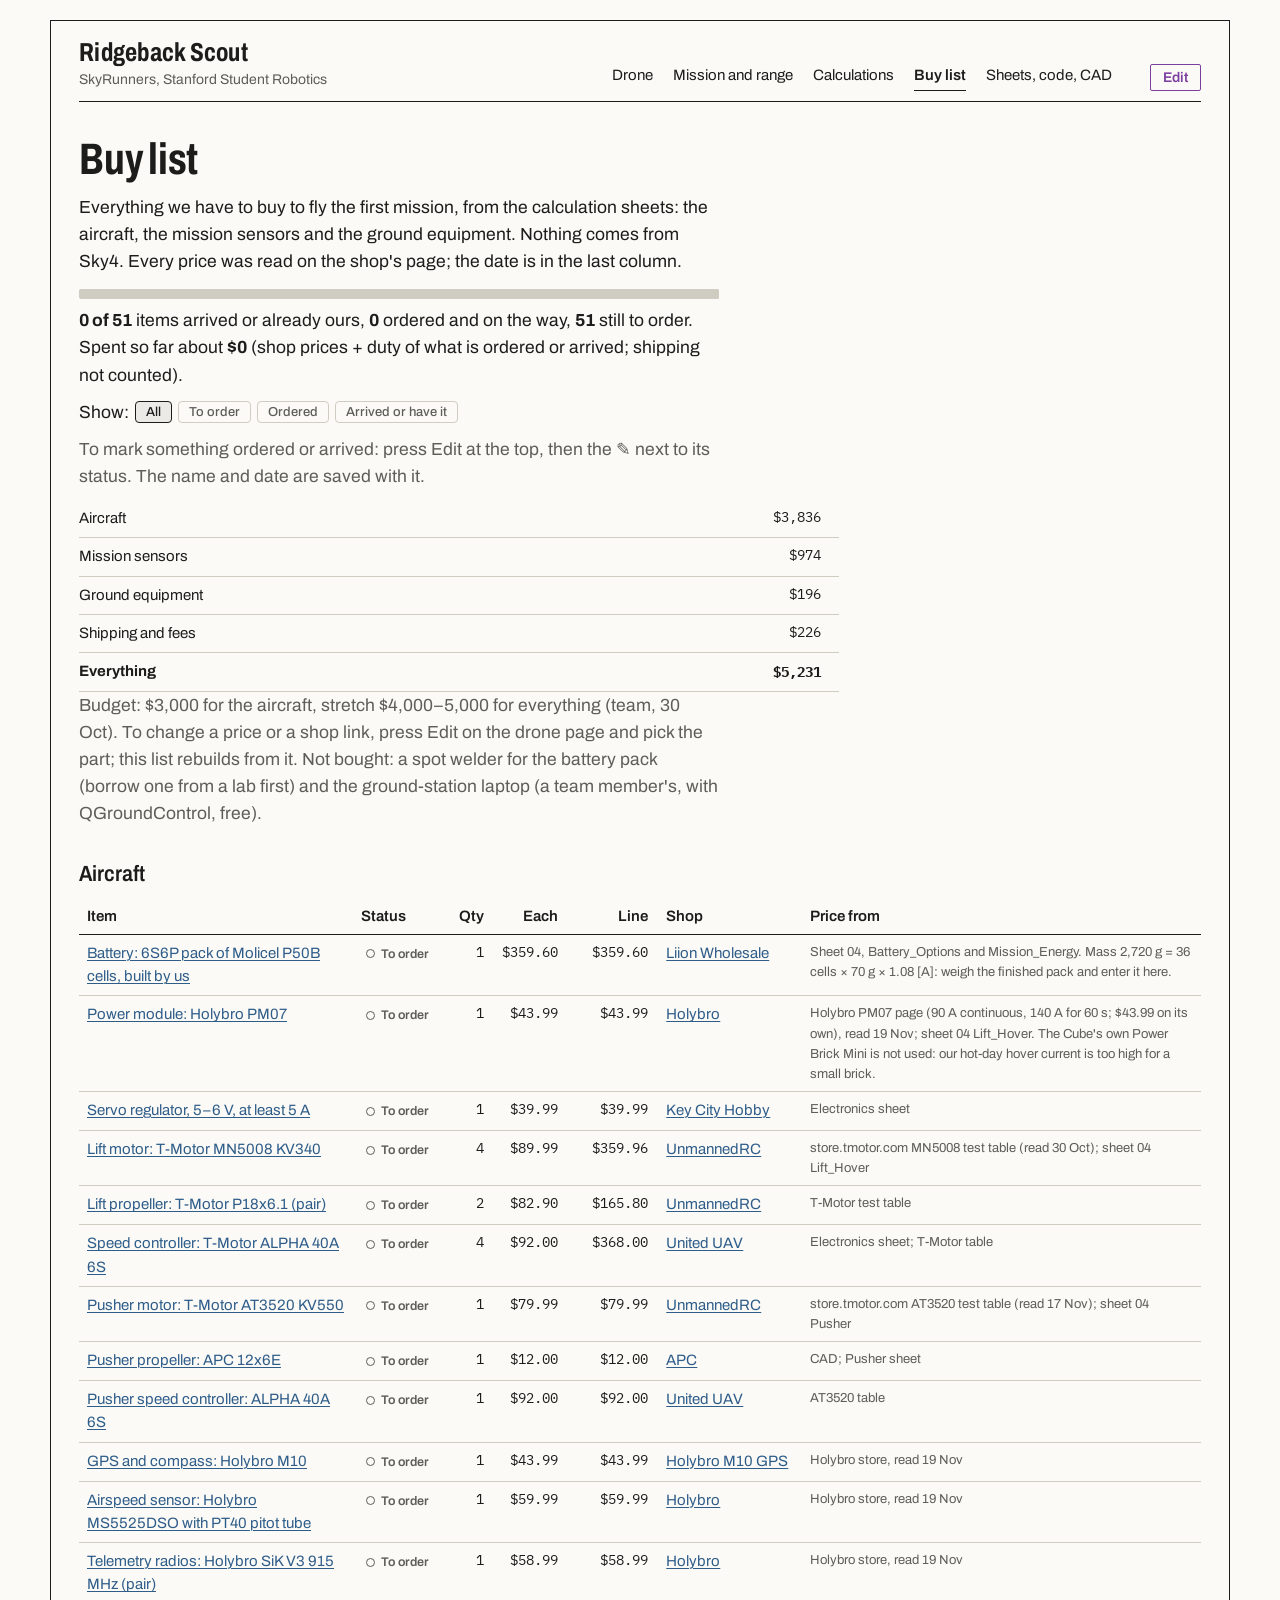
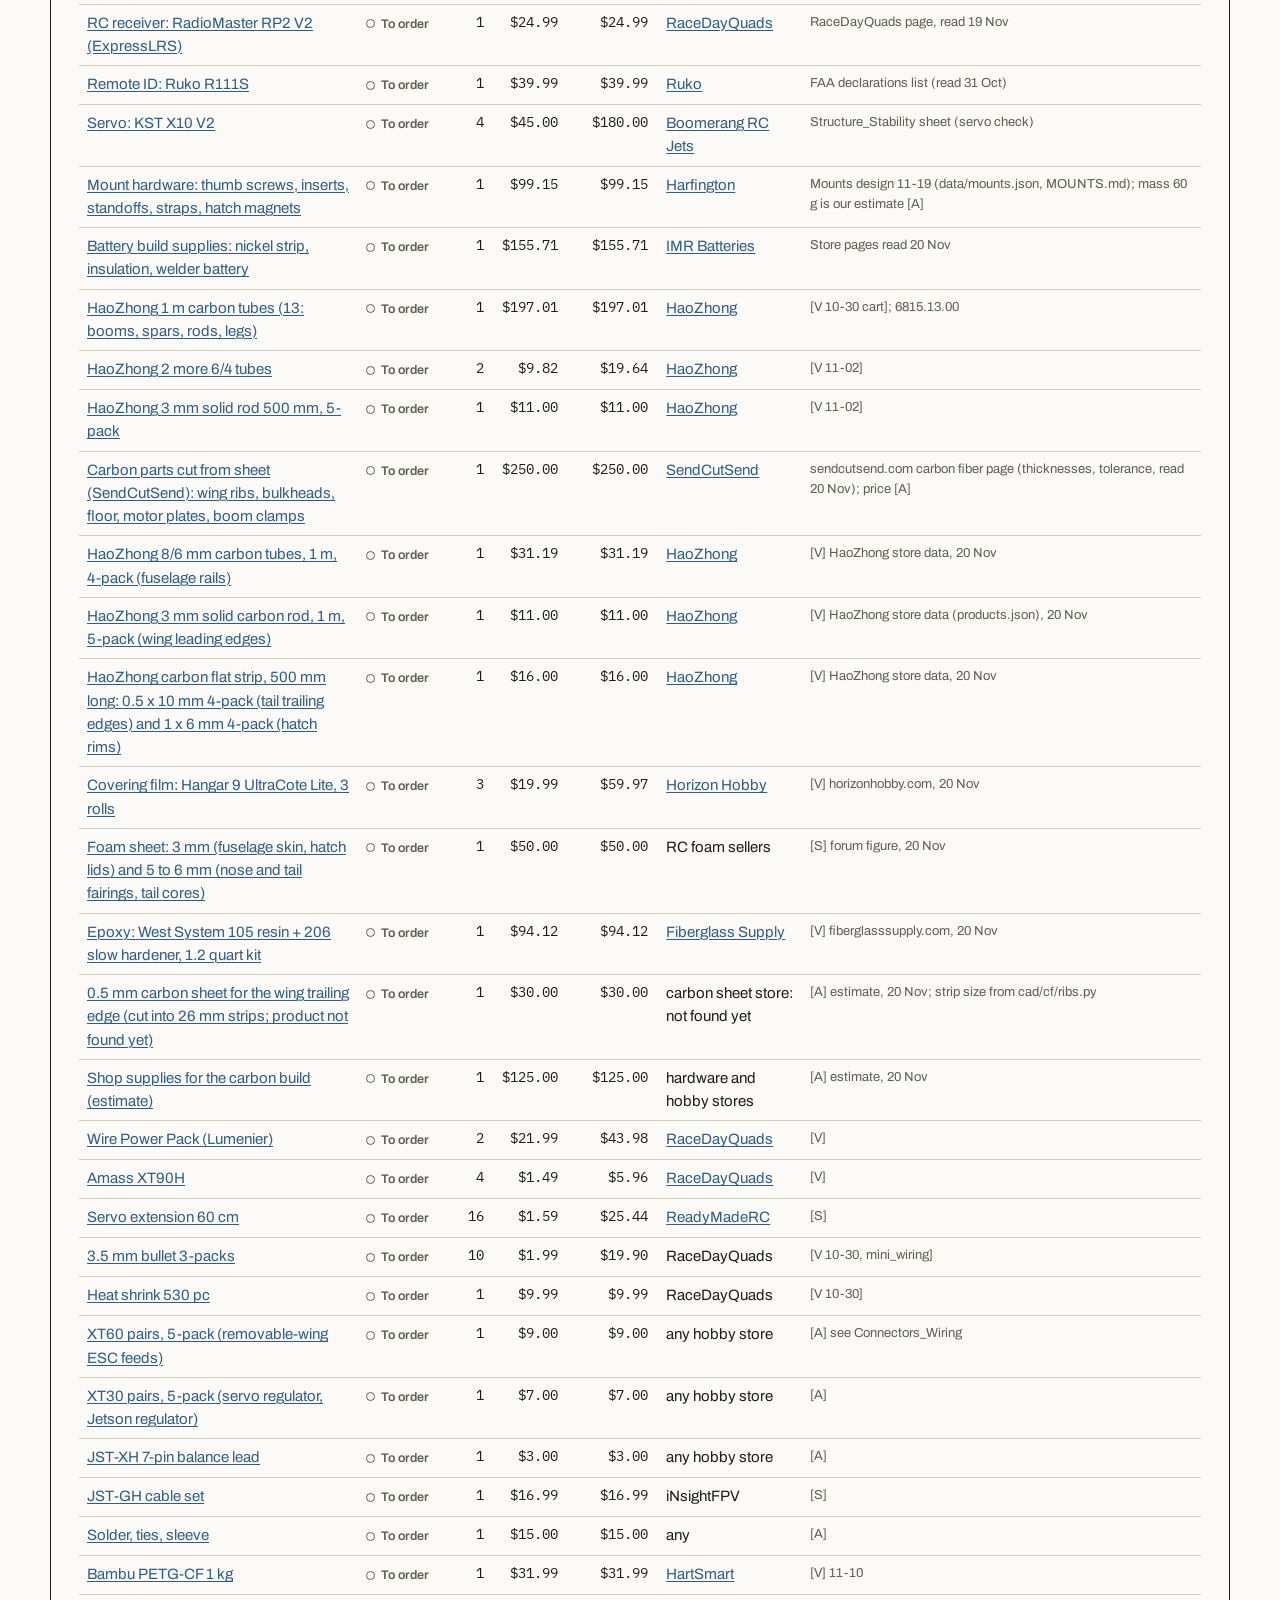
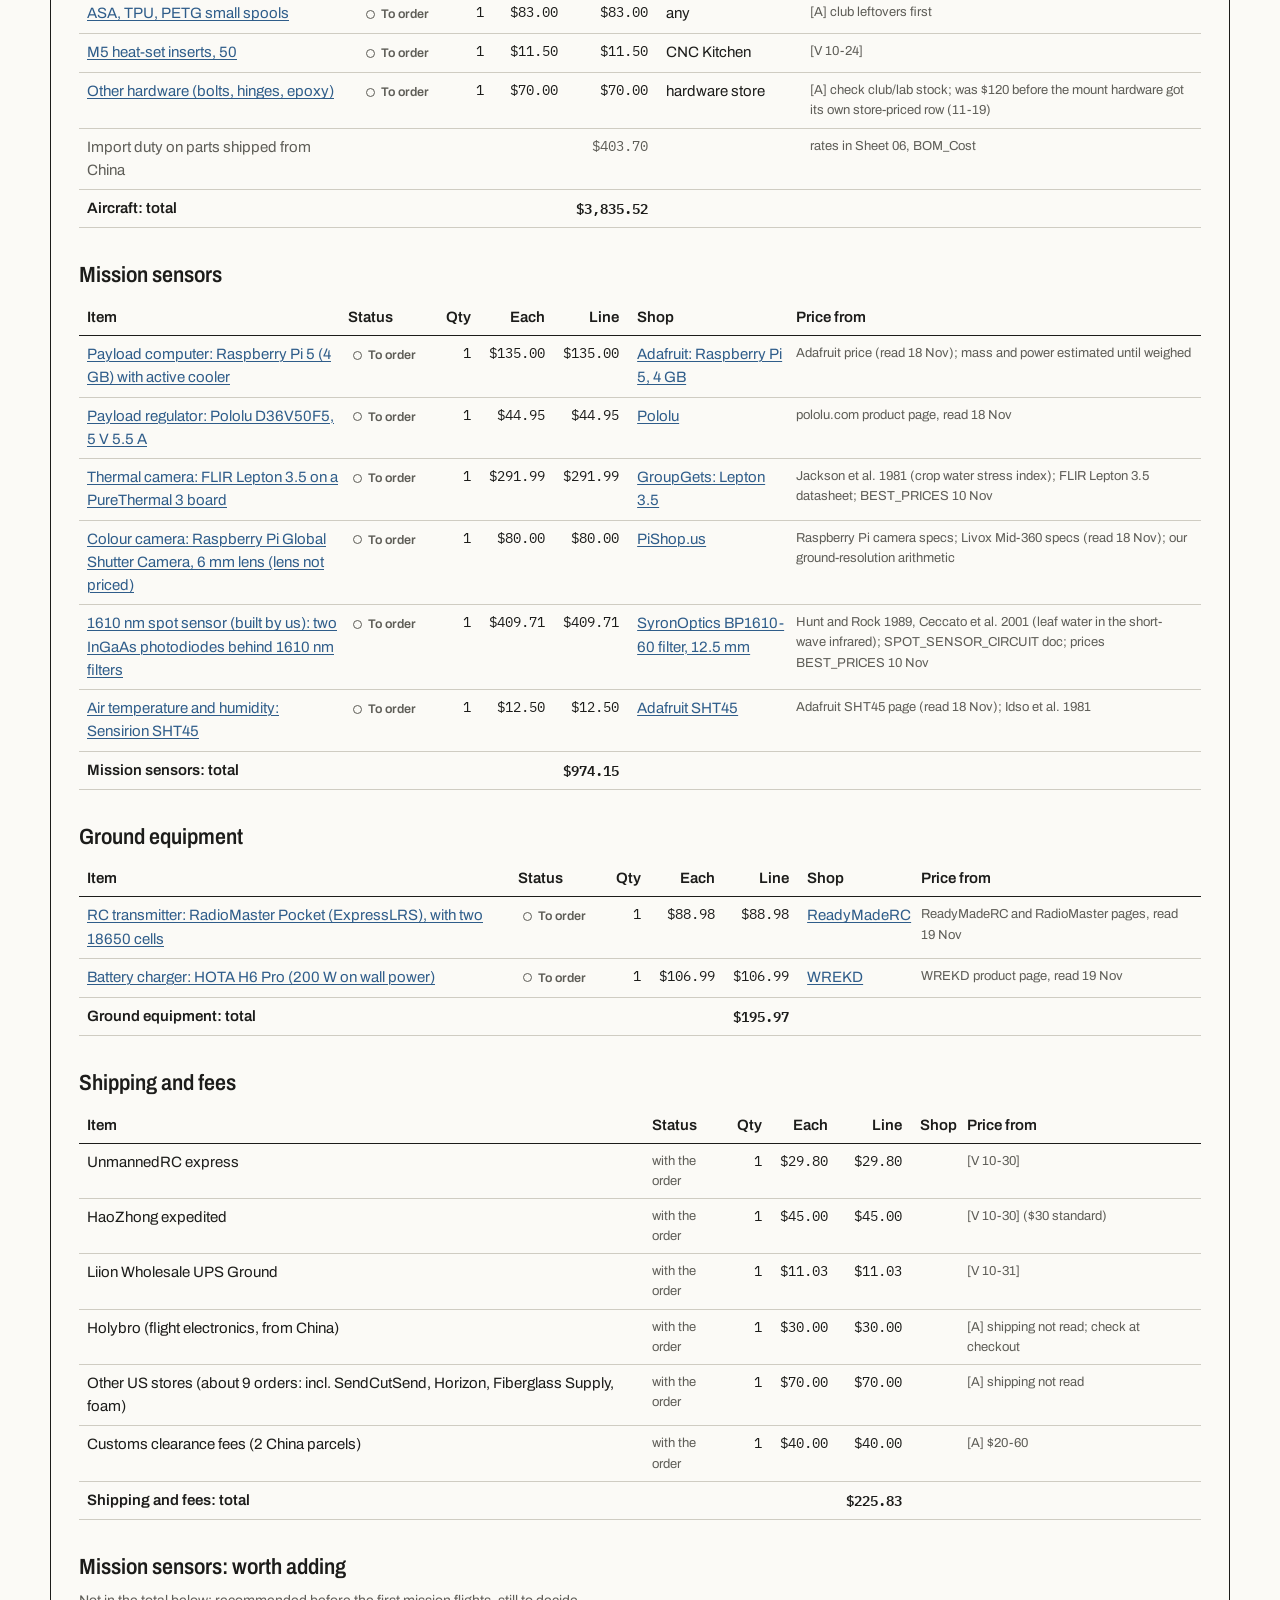
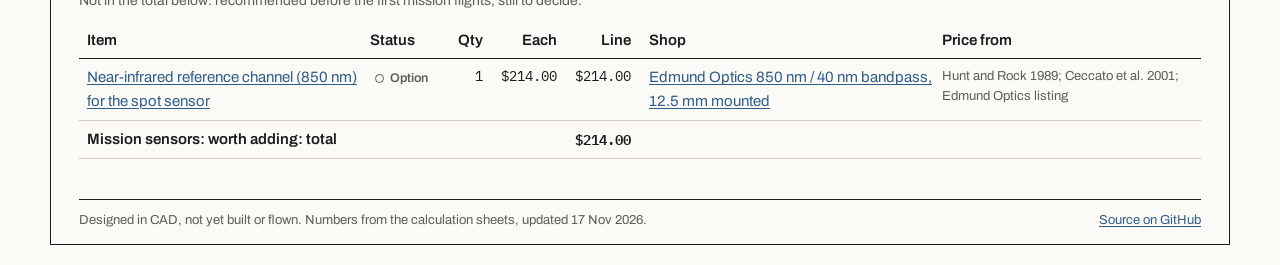
==== commit b68d99c2: "Carbon redesign, reviewed (not yet pushed): drawn carbon ribs (cad/cf/ribs.py, 29 ribs split at the " ====
--- a/docs/buy.html
+++ b/docs/buy.html
@@ -6,14 +6,14 @@
 <main><section class="lead"><h1>Buy list</h1>
 <p>Everything we have to buy to fly the first mission, from the calculation sheets: the aircraft, the mission sensors and the ground equipment.
 Nothing comes from Sky4. Every price was read on the shop's page; the date is in the last column.</p>
-<div class="orders"><p class="obar" role="img" aria-label="0 of 50 items arrived, 0 ordered"><span class="s-arrived" style="flex:0"></span><span class="s-ordered" style="flex:0"></span><span class="s-to-order" style="flex:50"></span></p>
-<p><b>0 of 50</b> items arrived or already ours, <b>0</b> ordered and on the way, <b>50</b> still to order. Spent so far about <b>$0</b> (shop prices + duty of what is ordered or arrived; shipping not counted).</p>
+<div class="orders"><p class="obar" role="img" aria-label="0 of 51 items arrived, 0 ordered"><span class="s-arrived" style="flex:0"></span><span class="s-ordered" style="flex:0"></span><span class="s-to-order" style="flex:51"></span></p>
+<p><b>0 of 51</b> items arrived or already ours, <b>0</b> ordered and on the way, <b>51</b> still to order. Spent so far about <b>$0</b> (shop prices + duty of what is ordered or arrived; shipping not counted).</p>
 <p class="ofilter">Show: <button type="button" class="chip" data-show="all" aria-pressed="true">All</button> <button type="button" class="chip" data-show="to-order" aria-pressed="false">To order</button> <button type="button" class="chip" data-show="ordered" aria-pressed="false">Ordered</button> <button type="button" class="chip" data-show="arrived" aria-pressed="false">Arrived or have it</button></p>
 <p class="small">To mark something ordered or arrived: press Edit at the top, then the ✎ next to its status. The name and date are saved with it.</p></div>
-<table class="status"><tbody><tr><td>Aircraft</td><td class="num">$3,819</td></tr><tr><td>Mission sensors</td><td class="num">$974</td></tr><tr><td>Ground equipment</td><td class="num">$196</td></tr><tr><td>Shipping and fees</td><td class="num">$226</td></tr>
-<tr class="tot"><td><b>Everything</b></td><td class="num"><b>$5,215</b></td></tr></tbody></table>
+<table class="status"><tbody><tr><td>Aircraft</td><td class="num">$3,836</td></tr><tr><td>Mission sensors</td><td class="num">$974</td></tr><tr><td>Ground equipment</td><td class="num">$196</td></tr><tr><td>Shipping and fees</td><td class="num">$226</td></tr>
+<tr class="tot"><td><b>Everything</b></td><td class="num"><b>$5,231</b></td></tr></tbody></table>
 <p class="small">Budget: $3,000 for the aircraft, stretch $4,000–5,000 for everything (team, 30 Oct). To change a price or a shop link, press Edit on the drone page and pick the part; this list rebuilds from it.
 Not bought: a spot welder for the battery pack (borrow one from a lab first) and the ground-station laptop (a team member's, with QGroundControl, free).</p></section>
-<section><h2 id="aircraft">Aircraft</h2><div class="tablewrap"><table class="parts buy"><thead><tr><th>Item</th><th>Status</th><th class="num">Qty</th><th class="num">Each</th><th class="num">Line</th><th>Shop</th><th>Price from</th></tr></thead><tbody><tr><td><a href="index.html#battery">Battery: 6S6P pack of Molicel P50B cells, built by us</a></td><td><span class="ostate s-to-order" data-order="battery" data-state="to order">To order</span></td><td class="num">1</td><td class="num">$359.60</td><td class="num">$359.60</td><td><a href="https://liionwholesale.com/products/molicel-npe-inr-21700-p50b-60a-5000mah-flat-top-21700-battery-authorized-distributor" target="_blank" rel="noopener">Liion Wholesale</a></td><td class="quiet">Sheet 04, Battery_Options and Mission_Energy. Mass 2,720 g = 36 cells × 70 g × 1.08 [A]: weigh the finished pack and enter it here.</td></tr><tr><td><a href="index.html#pm07">Power module: Holybro PM07</a></td><td><span class="ostate s-to-order" data-order="pm07" data-state="to order">To order</span></td><td class="num">1</td><td class="num">$43.99</td><td class="num">$43.99</td><td><a href="https://holybro.com/products/pixhawk-4-power-module-pm07" target="_blank" rel="noopener">Holybro</a></td><td class="quiet">Holybro PM07 page (90 A continuous, 140 A for 60 s; $43.99 on its own), read 19 Nov; sheet 04 Lift_Hover. The Cube&#x27;s own Power Brick Mini is not used: our hot-day hover current is too high for a small brick.</td></tr><tr><td><a href="index.html#servo_reg">Servo regulator, 5–6 V, at least 5 A</a></td><td><span class="ostate s-to-order" data-order="servo_reg" data-state="to order">To order</span></td><td class="num">1</td><td class="num">$39.99</td><td class="num">$39.99</td><td><a href="https://keycityhobby.com/products/castle-010-0154-00" target="_blank" rel="noopener">Key City Hobby</a></td><td class="quiet">Electronics sheet</td></tr><tr><td><a href="index.html#motor_lift">Lift motor: T-Motor MN5008 KV340</a></td><td><span class="ostate s-to-order" data-order="motor_lift" data-state="to order">To order</span></td><td class="num">4</td><td class="num">$89.99</td><td class="num">$359.96</td><td><a href="https://unmannedrc.com/products/mn5008-antigravity-type-6-12s-uav-motor" target="_blank" rel="noopener">UnmannedRC</a></td><td class="quiet">store.tmotor.com MN5008 test table (read 30 Oct); sheet 04 Lift_Hover</td></tr><tr><td><a href="index.html#prop_lift">Lift propeller: T-Motor P18x6.1 (pair)</a></td><td><span class="ostate s-to-order" data-order="prop_lift" data-state="to order">To order</span></td><td class="num">2</td><td class="num">$82.90</td><td class="num">$165.80</td><td><a href="https://unmannedrc.com/products/polish-p18-6-1-prop-2pcs-pair" target="_blank" rel="noopener">UnmannedRC</a></td><td class="quiet">T-Motor test table</td></tr><tr><td><a href="index.html#esc_lift">Speed controller: T-Motor ALPHA 40A 6S</a></td><td><span class="ostate s-to-order" data-order="esc_lift" data-state="to order">To order</span></td><td class="num">4</td><td class="num">$92.00</td><td class="num">$368.00</td><td><a href="https://store.uniteduav.com/products/alpha-40a-6s" target="_blank" rel="noopener">United UAV</a></td><td class="quiet">Electronics sheet; T-Motor table</td></tr><tr><td><a href="index.html#motor_pusher">Pusher motor: T-Motor AT3520 KV550</a></td><td><span class="ostate s-to-order" data-order="motor_pusher" data-state="to order">To order</span></td><td class="num">1</td><td class="num">$79.99</td><td class="num">$79.99</td><td><a href="https://unmannedrc.com/products/at3520-long-shaft-fixed-wing-uav-motor-kv550-kv720-kv850" target="_blank" rel="noopener">UnmannedRC</a></td><td class="quiet">store.tmotor.com AT3520 test table (read 17 Nov); sheet 04 Pusher</td></tr><tr><td><a href="index.html#prop_pusher">Pusher propeller: APC 12x6E</a></td><td><span class="ostate s-to-order" data-order="prop_pusher" data-state="to order">To order</span></td><td class="num">1</td><td class="num">$12.00</td><td class="num">$12.00</td><td><a href="https://www.apcprop.com/product/12x6e/" target="_blank" rel="noopener">APC</a></td><td class="quiet">CAD; Pusher sheet</td></tr><tr><td><a href="index.html#esc_pusher">Pusher speed controller: ALPHA 40A 6S</a></td><td><span class="ostate s-to-order" data-order="esc_pusher" data-state="to order">To order</span></td><td class="num">1</td><td class="num">$92.00</td><td class="num">$92.00</td><td><a href="https://store.uniteduav.com/products/alpha-40a-6s" target="_blank" rel="noopener">United UAV</a></td><td class="quiet">AT3520 table</td></tr><tr><td><a href="index.html#gnss">GPS and compass: Holybro M10</a></td><td><span class="ostate s-to-order" data-order="gnss" data-state="to order">To order</span></td><td class="num">1</td><td class="num">$43.99</td><td class="num">$43.99</td><td><a href="https://holybro.com/products/m10-gps" target="_blank" rel="noopener">Holybro M10 GPS</a></td><td class="quiet">Holybro store, read 19 Nov</td></tr><tr><td><a href="index.html#airspeed">Airspeed sensor: Holybro MS5525DSO with PT40 pitot tube</a></td><td><span class="ostate s-to-order" data-order="airspeed" data-state="to order">To order</span></td><td class="num">1</td><td class="num">$59.99</td><td class="num">$59.99</td><td><a href="https://holybro.com/products/digital-air-speed-sensor-standard" target="_blank" rel="noopener">Holybro</a></td><td class="quiet">Holybro store, read 19 Nov</td></tr><tr><td><a href="index.html#telemetry">Telemetry radios: Holybro SiK V3 915 MHz (pair)</a></td><td><span class="ostate s-to-order" data-order="telemetry" data-state="to order">To order</span></td><td class="num">1</td><td class="num">$58.99</td><td class="num">$58.99</td><td><a href="https://holybro.com/products/sik-telemetry-radio-v3" target="_blank" rel="noopener">Holybro</a></td><td class="quiet">Holybro store, read 19 Nov</td></tr><tr><td><a href="index.html#rc_rx">RC receiver: RadioMaster RP2 V2 (ExpressLRS)</a></td><td><span class="ostate s-to-order" data-order="rc_rx" data-state="to order">To order</span></td><td class="num">1</td><td class="num">$24.99</td><td class="num">$24.99</td><td><a href="https://www.racedayquads.com/products/radiomaster-rp2-2-4ghz-elrs-nano-receiver-ceramic-antenna" target="_blank" rel="noopener">RaceDayQuads</a></td><td class="quiet">RaceDayQuads page, read 19 Nov</td></tr><tr><td><a href="index.html#remote_id">Remote ID: Ruko R111S</a></td><td><span class="ostate s-to-order" data-order="remote_id" data-state="to order">To order</span></td><td class="num">1</td><td class="num">$39.99</td><td class="num">$39.99</td><td><a href="https://www.ruko.net/products/ruko-r111-remote-id-module" target="_blank" rel="noopener">Ruko</a></td><td class="quiet">FAA declarations list (read 31 Oct)</td></tr><tr><td><a href="index.html#servos">Servo: KST X10 V2</a></td><td><span class="ostate s-to-order" data-order="servos" data-state="to order">To order</span></td><td class="num">4</td><td class="num">$45.00</td><td class="num">$180.00</td><td><a href="https://www.boomerangrcjets.com/products/kst-x10-v2-wing-servo" target="_blank" rel="noopener">Boomerang RC Jets</a></td><td class="quiet">Structure_Stability sheet (servo check)</td></tr><tr><td><a href="index.html#mount_hardware">Mount hardware: thumb screws, inserts, standoffs, straps, hatch magnets</a></td><td><span class="ostate s-to-order" data-order="mount_hardware" data-state="to order">To order</span></td><td class="num">1</td><td class="num">$99.15</td><td class="num">$99.15</td><td><a href="https://www.harfington.com/products/p-1479356" target="_blank" rel="noopener">Harfington</a></td><td class="quiet">Mounts design 11-19 (data/mounts.json, MOUNTS.md); mass 60 g is our estimate [A]</td></tr><tr><td><a href="index.html#pack_build">Battery build supplies: nickel strip, insulation, welder battery</a></td><td><span class="ostate s-to-order" data-order="pack_build" data-state="to order">To order</span></td><td class="num">1</td><td class="num">$155.71</td><td class="num">$155.71</td><td><a href="https://imrbatteries.com/products/21700-2p-pure-nickel-strip-roll-0-15mm-x-23mm-5m-16-4-feet" target="_blank" rel="noopener">IMR Batteries</a></td><td class="quiet">Store pages read 20 Nov</td></tr><tr><td><a href="index.html#tubes_main">HaoZhong 1 m carbon tubes (13: booms, spars, rods, legs)</a></td><td><span class="ostate s-to-order" data-order="tubes_main" data-state="to order">To order</span></td><td class="num">1</td><td class="num">$197.01</td><td class="num">$197.01</td><td><a href="https://carbonfibertubes.net" target="_blank" rel="noopener">HaoZhong</a></td><td class="quiet">[V 10-30 cart]; 6815.13.00</td></tr><tr><td><a href="index.html#tubes_extra">HaoZhong 2 more 6/4 tubes</a></td><td><span class="ostate s-to-order" data-order="tubes_extra" data-state="to order">To order</span></td><td class="num">2</td><td class="num">$9.82</td><td class="num">$19.64</td><td><a href="https://carbonfibertubes.net" target="_blank" rel="noopener">HaoZhong</a></td><td class="quiet">[V 11-02]</td></tr><tr><td><a href="index.html#rods_3mm">HaoZhong 3 mm solid rod 500 mm, 5-pack</a></td><td><span class="ostate s-to-order" data-order="rods_3mm" data-state="to order">To order</span></td><td class="num">1</td><td class="num">$11.00</td><td class="num">$11.00</td><td><a href="https://carbonfibertubes.net/products/carbon-fiber-solid-rod-diameter-1-20mm-x-length-500mm" target="_blank" rel="noopener">HaoZhong</a></td><td class="quiet">[V 11-02]</td></tr><tr><td><a href="index.html#cf_cut_parts">Carbon parts cut from sheet (SendCutSend): wing ribs, bulkheads, floor, motor plates, boom clamps</a></td><td><span class="ostate s-to-order" data-order="cf_cut_parts" data-state="to order">To order</span></td><td class="num">1</td><td class="num">$250.00</td><td class="num">$250.00</td><td><a href="https://sendcutsend.com/materials/carbon-fiber/" target="_blank" rel="noopener">SendCutSend</a></td><td class="quiet">sendcutsend.com carbon fiber page (thicknesses, tolerance, read 20 Nov); price [A]</td></tr><tr><td><a href="index.html#cf_rails_8x6">HaoZhong 8/6 mm carbon tubes, 1 m, 4-pack (fuselage rails)</a></td><td><span class="ostate s-to-order" data-order="cf_rails_8x6" data-state="to order">To order</span></td><td class="num">1</td><td class="num">$31.19</td><td class="num">$31.19</td><td><a href="https://carbonfibertubes.net/products/od-8mm-x-id-4mm-5mm-6mm-x-1000mm-100-roll-wrapped-carbon-fiber-tube-3k-tubing-8-4-8-5-8-6-3k-plain-glossy-matte" target="_blank" rel="noopener">HaoZhong</a></td><td class="quiet">[V] HaoZhong store data, 20 Nov</td></tr><tr><td><a href="index.html#cf_le_rods">HaoZhong 3 mm solid carbon rod, 1 m, 5-pack (wing leading edges)</a></td><td><span class="ostate s-to-order" data-order="cf_le_rods" data-state="to order">To order</span></td><td class="num">1</td><td class="num">$11.00</td><td class="num">$11.00</td><td><a href="https://carbonfibertubes.net/products/carbon-fiber-solid-rod-diameter-1-20mm-x-length-500mm-1" target="_blank" rel="noopener">HaoZhong</a></td><td class="quiet">[V] HaoZhong store data (products.json), 20 Nov</td></tr><tr><td><a href="index.html#cf_strips">HaoZhong carbon flat strip, 500 mm long: 0.5 x 10 mm 6-pack + 4-pack (trailing edges) and 1 x 6 mm 4-pack (hatch rims)</a></td><td><span class="ostate s-to-order" data-order="cf_strips" data-state="to order">To order</span></td><td class="num">1</td><td class="num">$26.00</td><td class="num">$26.00</td><td><a href="https://carbonfibertubes.net/products/carbon-fiber-sheet-diameter-0-5-0-6-0-8-1-1-2-2-3-4-x-3-4-5-6-7-10-12-15-20mm" target="_blank" rel="noopener">HaoZhong</a></td><td class="quiet">[V] HaoZhong store data, 20 Nov</td></tr><tr><td><a href="index.html#film">Covering film: Hangar 9 UltraCote Lite, 3 rolls</a></td><td><span class="ostate s-to-order" data-order="film" data-state="to order">To order</span></td><td class="num">3</td><td class="num">$19.99</td><td class="num">$59.97</td><td><a href="https://www.horizonhobby.com/product/hangar-9-ultracote-lite-transparent-white/HANU965.html" target="_blank" rel="noopener">Horizon Hobby</a></td><td class="quiet">[V] horizonhobby.com, 20 Nov</td></tr><tr><td><a href="index.html#foam_sheet">Foam sheet: 3 mm (fuselage skin, hatch lids) and 5 to 6 mm (nose and tail fairings, tail cores)</a></td><td><span class="ostate s-to-order" data-order="foam_sheet" data-state="to order">To order</span></td><td class="num">1</td><td class="num">$50.00</td><td class="num">$50.00</td><td>RC foam sellers</td><td class="quiet">[S] forum figure, 20 Nov</td></tr><tr><td><a href="index.html#epoxy">Epoxy: West System 105 resin + 206 slow hardener, 1.2 quart kit</a></td><td><span class="ostate s-to-order" data-order="epoxy" data-state="to order">To order</span></td><td class="num">1</td><td class="num">$94.12</td><td class="num">$94.12</td><td><a href="https://fiberglasssupply.com/epoxy/west-system/west-system-105-epoxy-resin/west-system-kits-105-epoxy-with-206-slow-hardener/" target="_blank" rel="noopener">Fiberglass Supply</a></td><td class="quiet">[V] fiberglasssupply.com, 20 Nov</td></tr><tr><td><a href="index.html#build_consumables">Shop supplies for the carbon build (estimate)</a></td><td><span class="ostate s-to-order" data-order="build_consumables" data-state="to order">To order</span></td><td class="num">1</td><td class="num">$125.00</td><td class="num">$125.00</td><td>hardware and hobby stores</td><td class="quiet">[A] estimate, 20 Nov</td></tr><tr><td><a href="index.html#wire_pack">Wire Power Pack (Lumenier)</a></td><td><span class="ostate s-to-order" data-order="wire_pack" data-state="to order">To order</span></td><td class="num">2</td><td class="num">$21.99</td><td class="num">$43.98</td><td><a href="https://www.racedayquads.com/products/lumenier-silicone-wire-6-roll-build-kit-power-pack" target="_blank" rel="noopener">RaceDayQuads</a></td><td class="quiet">[V]</td></tr><tr><td><a href="index.html#xt90">Amass XT90H</a></td><td><span class="ostate s-to-order" data-order="xt90" data-state="to order">To order</span></td><td class="num">4</td><td class="num">$1.49</td><td class="num">$5.96</td><td><a href="https://www.racedayquads.com/products/amass-xt90h-connector-1pc-choose-version" target="_blank" rel="noopener">RaceDayQuads</a></td><td class="quiet">[V]</td></tr><tr><td><a href="index.html#servo_ext">Servo extension 60 cm</a></td><td><span class="ostate s-to-order" data-order="servo_ext" data-state="to order">To order</span></td><td class="num">16</td><td class="num">$1.59</td><td class="num">$25.44</td><td><a href="https://www.readymaderc.com/collections/airplanes/electronics/servo-extensions" target="_blank" rel="noopener">ReadyMadeRC</a></td><td class="quiet">[S]</td></tr><tr><td><a href="index.html#bullets">3.5 mm bullet 3-packs</a></td><td><span class="ostate s-to-order" data-order="bullets" data-state="to order">To order</span></td><td class="num">10</td><td class="num">$1.99</td><td class="num">$19.90</td><td>RaceDayQuads</td><td class="quiet">[V 10-30, mini_wiring]</td></tr><tr><td><a href="index.html#heat_shrink">Heat shrink 530 pc</a></td><td><span class="ostate s-to-order" data-order="heat_shrink" data-state="to order">To order</span></td><td class="num">1</td><td class="num">$9.99</td><td class="num">$9.99</td><td>RaceDayQuads</td><td class="quiet">[V 10-30]</td></tr><tr><td><a href="index.html#xt60">XT60 pairs, 5-pack (removable-wing ESC feeds)</a></td><td><span class="ostate s-to-order" data-order="xt60" data-state="to order">To order</span></td><td class="num">1</td><td class="num">$9.00</td><td class="num">$9.00</td><td>any hobby store</td><td class="quiet">[A] see Connectors_Wiring</td></tr><tr><td><a href="index.html#xt30">XT30 pairs, 5-pack (servo regulator, Jetson regulator)</a></td><td><span class="ostate s-to-order" data-order="xt30" data-state="to order">To order</span></td><td class="num">1</td><td class="num">$7.00</td><td class="num">$7.00</td><td>any hobby store</td><td class="quiet">[A]</td></tr><tr><td><a href="index.html#balance_lead">JST-XH 7-pin balance lead</a></td><td><span class="ostate s-to-order" data-order="balance_lead" data-state="to order">To order</span></td><td class="num">1</td><td class="num">$3.00</td><td class="num">$3.00</td><td>any hobby store</td><td class="quiet">[A]</td></tr><tr><td><a href="index.html#jst_gh">JST-GH cable set</a></td><td><span class="ostate s-to-order" data-order="jst_gh" data-state="to order">To order</span></td><td class="num">1</td><td class="num">$16.99</td><td class="num">$16.99</td><td>iNsightFPV</td><td class="quiet">[S]</td></tr><tr><td><a href="index.html#solder">Solder, ties, sleeve</a></td><td><span class="ostate s-to-order" data-order="solder" data-state="to order">To order</span></td><td class="num">1</td><td class="num">$15.00</td><td class="num">$15.00</td><td>any</td><td class="quiet">[A]</td></tr><tr><td><a href="index.html#petg_cf">Bambu PETG-CF 1 kg</a></td><td><span class="ostate s-to-order" data-order="petg_cf" data-state="to order">To order</span></td><td class="num">1</td><td class="num">$31.99</td><td class="num">$31.99</td><td><a href="https://hartsmartproducts.com/products/bambu-petg-cf" target="_blank" rel="noopener">HartSmart</a></td><td class="quiet">[V] 11-10</td></tr><tr><td><a href="index.html#small_spools">ASA, TPU, PETG small spools</a></td><td><span class="ostate s-to-order" data-order="small_spools" data-state="to order">To order</span></td><td class="num">1</td><td class="num">$83.00</td><td class="num">$83.00</td><td>any</td><td class="quiet">[A] club leftovers first</td></tr><tr><td><a href="index.html#m5_inserts">M5 heat-set inserts, 50</a></td><td><span class="ostate s-to-order" data-order="m5_inserts" data-state="to order">To order</span></td><td class="num">1</td><td class="num">$11.50</td><td class="num">$11.50</td><td>CNC Kitchen</td><td class="quiet">[V 10-24]</td></tr><tr><td><a href="index.html#hardware">Other hardware (bolts, hinges, epoxy)</a></td><td><span class="ostate s-to-order" data-order="hardware" data-state="to order">To order</span></td><td class="num">1</td><td class="num">$70.00</td><td class="num">$70.00</td><td>hardware store</td><td class="quiet">[A] check club/lab stock; was $120 before the mount hardware got its own store-priced row (11-19)</td></tr><tr class="sub"><td>Import duty on parts shipped from China</td><td></td><td></td><td></td><td class="num">$407.45</td><td></td><td class="quiet">rates in Sheet 06, BOM_Cost</td></tr><tr class="tot"><td>Aircraft: total</td><td></td><td></td><td></td><td class="num">$3,819.27</td><td></td><td></td></tr></tbody></table></div></section><section><h2 id="mission-sensors">Mission sensors</h2><div class="tablewrap"><table class="parts buy"><thead><tr><th>Item</th><th>Status</th><th class="num">Qty</th><th class="num">Each</th><th class="num">Line</th><th>Shop</th><th>Price from</th></tr></thead><tbody><tr><td><a href="index.html#payload_computer">Payload computer: Raspberry Pi 5 (4 GB) with active cooler</a></td><td><span class="ostate s-to-order" data-order="payload_computer" data-state="to order">To order</span></td><td class="num">1</td><td class="num">$135.00</td><td class="num">$135.00</td><td><a href="https://www.adafruit.com/product/5812" target="_blank" rel="noopener">Adafruit: Raspberry Pi 5, 4 GB</a></td><td class="quiet">Adafruit price (read 18 Nov); mass and power estimated until weighed</td></tr><tr><td><a href="index.html#payload_power">Payload regulator: Pololu D36V50F5, 5 V 5.5 A</a></td><td><span class="ostate s-to-order" data-order="payload_power" data-state="to order">To order</span></td><td class="num">1</td><td class="num">$44.95</td><td class="num">$44.95</td><td><a href="https://www.pololu.com/product/4091" target="_blank" rel="noopener">Pololu</a></td><td class="quiet">pololu.com product page, read 18 Nov</td></tr><tr><td><a href="index.html#thermal_cam">Thermal camera: FLIR Lepton 3.5 on a PureThermal 3 board</a></td><td><span class="ostate s-to-order" data-order="thermal_cam" data-state="to order">To order</span></td><td class="num">1</td><td class="num">$291.99</td><td class="num">$291.99</td><td><a href="https://groupgets.com/products/flir-lepton-3-5" target="_blank" rel="noopener">GroupGets: Lepton 3.5</a></td><td class="quiet">Jackson et al. 1981 (crop water stress index); FLIR Lepton 3.5 datasheet; BEST_PRICES 10 Nov</td></tr><tr><td><a href="index.html#rgb_cam">Colour camera: Raspberry Pi Global Shutter Camera, 6 mm lens (lens not priced)</a></td><td><span class="ostate s-to-order" data-order="rgb_cam" data-state="to order">To order</span></td><td class="num">1</td><td class="num">$80.00</td><td class="num">$80.00</td><td><a href="https://www.pishop.us/product/raspberry-pi-global-shutter-camera/" target="_blank" rel="noopener">PiShop.us</a></td><td class="quiet">Raspberry Pi camera specs; Livox Mid-360 specs (read 18 Nov); our ground-resolution arithmetic</td></tr><tr><td><a href="index.html#spot_sensor">1610 nm spot sensor (built by us): two InGaAs photodiodes behind 1610 nm filters</a></td><td><span class="ostate s-to-order" data-order="spot_sensor" data-state="to order">To order</span></td><td class="num">1</td><td class="num">$409.71</td><td class="num">$409.71</td><td><a href="https://syronoptics.com/products/bp1610-60" target="_blank" rel="noopener">SyronOptics BP1610-60 filter, 12.5 mm</a></td><td class="quiet">Hunt and Rock 1989, Ceccato et al. 2001 (leaf water in the short-wave infrared); SPOT_SENSOR_CIRCUIT doc; prices BEST_PRICES 10 Nov</td></tr><tr><td><a href="index.html#air_sensor">Air temperature and humidity: Sensirion SHT45</a></td><td><span class="ostate s-to-order" data-order="air_sensor" data-state="to order">To order</span></td><td class="num">1</td><td class="num">$12.50</td><td class="num">$12.50</td><td><a href="https://www.adafruit.com/product/5665" target="_blank" rel="noopener">Adafruit SHT45</a></td><td class="quiet">Adafruit SHT45 page (read 18 Nov); Idso et al. 1981</td></tr><tr class="tot"><td>Mission sensors: total</td><td></td><td></td><td></td><td class="num">$974.15</td><td></td><td></td></tr></tbody></table></div></section><section><h2 id="ground-equipment">Ground equipment</h2><div class="tablewrap"><table class="parts buy"><thead><tr><th>Item</th><th>Status</th><th class="num">Qty</th><th class="num">Each</th><th class="num">Line</th><th>Shop</th><th>Price from</th></tr></thead><tbody><tr><td><a href="index.html#rc_tx">RC transmitter: RadioMaster Pocket (ExpressLRS), with two 18650 cells</a></td><td><span class="ostate s-to-order" data-order="rc_tx" data-state="to order">To order</span></td><td class="num">1</td><td class="num">$88.98</td><td class="num">$88.98</td><td><a href="https://www.readymaderc.com/products/details/85660-radiomaster-pocket-radio-controller-expresslrs-elrs-2-4ghz-charcoal-mode-2" target="_blank" rel="noopener">ReadyMadeRC</a></td><td class="quiet">ReadyMadeRC and RadioMaster pages, read 19 Nov</td></tr><tr><td><a href="index.html#charger">Battery charger: HOTA H6 Pro (200 W on wall power)</a></td><td><span class="ostate s-to-order" data-order="charger" data-state="to order">To order</span></td><td class="num">1</td><td class="num">$106.99</td><td class="num">$106.99</td><td><a href="https://wrekd.com/products/hota-h6-pro-700w-26a-1-6s-ac-dc-smart-charger-black" target="_blank" rel="noopener">WREKD</a></td><td class="quiet">WREKD product page, read 19 Nov</td></tr><tr class="tot"><td>Ground equipment: total</td><td></td><td></td><td></td><td class="num">$195.97</td><td></td><td></td></tr></tbody></table></div></section><section><h2 id="shipping-and-fees">Shipping and fees</h2><div class="tablewrap"><table class="parts buy"><thead><tr><th>Item</th><th>Status</th><th class="num">Qty</th><th class="num">Each</th><th class="num">Line</th><th>Shop</th><th>Price from</th></tr></thead><tbody><tr><td>UnmannedRC express</td><td class="quiet">with the order</td><td class="num">1</td><td class="num">$29.80</td><td class="num">$29.80</td><td></td><td class="quiet">[V 10-30]</td></tr><tr><td>HaoZhong expedited</td><td class="quiet">with the order</td><td class="num">1</td><td class="num">$45.00</td><td class="num">$45.00</td><td></td><td class="quiet">[V 10-30] ($30 standard)</td></tr><tr><td>Liion Wholesale UPS Ground</td><td class="quiet">with the order</td><td class="num">1</td><td class="num">$11.03</td><td class="num">$11.03</td><td></td><td class="quiet">[V 10-31]</td></tr><tr><td>Holybro (flight electronics, from China)</td><td class="quiet">with the order</td><td class="num">1</td><td class="num">$30.00</td><td class="num">$30.00</td><td></td><td class="quiet">[A] shipping not read; check at checkout</td></tr><tr><td>Other US stores (about 9 orders: incl. SendCutSend, Horizon, Fiberglass Supply, foam)</td><td class="quiet">with the order</td><td class="num">1</td><td class="num">$70.00</td><td class="num">$70.00</td><td></td><td class="quiet">[A] shipping not read</td></tr><tr><td>Customs clearance fees (2 China parcels)</td><td class="quiet">with the order</td><td class="num">1</td><td class="num">$40.00</td><td class="num">$40.00</td><td></td><td class="quiet">[A] $20-60</td></tr><tr class="tot"><td>Shipping and fees: total</td><td></td><td></td><td></td><td class="num">$225.83</td><td></td><td></td></tr></tbody></table></div></section><section><h2 id="mission-sensors-add">Mission sensors: worth adding</h2><p class="small">Not in the total below: recommended before the first mission flights, still to decide.</p><div class="tablewrap"><table class="parts buy"><thead><tr><th>Item</th><th>Status</th><th class="num">Qty</th><th class="num">Each</th><th class="num">Line</th><th>Shop</th><th>Price from</th></tr></thead><tbody><tr><td><a href="index.html#nir_channel">Near-infrared reference channel (850 nm) for the spot sensor</a></td><td><span class="ostate s-to-order" data-order="nir_channel" data-state="to order">Option</span></td><td class="num">1</td><td class="num">$214.00</td><td class="num">$214.00</td><td><a href="https://www.edmundoptics.com/p/850nm-cwl-40nm-fwhm-125mm-mounted-diameter/22453/" target="_blank" rel="noopener">Edmund Optics 850 nm / 40 nm bandpass, 12.5 mm mounted</a></td><td class="quiet">Hunt and Rock 1989; Ceccato et al. 2001; Edmund Optics listing</td></tr><tr class="tot"><td>Mission sensors: worth adding: total</td><td></td><td></td><td></td><td class="num">$214.00</td><td></td><td></td></tr></tbody></table></div></section></main>
+<section><h2 id="aircraft">Aircraft</h2><div class="tablewrap"><table class="parts buy"><thead><tr><th>Item</th><th>Status</th><th class="num">Qty</th><th class="num">Each</th><th class="num">Line</th><th>Shop</th><th>Price from</th></tr></thead><tbody><tr><td><a href="index.html#battery">Battery: 6S6P pack of Molicel P50B cells, built by us</a></td><td><span class="ostate s-to-order" data-order="battery" data-state="to order">To order</span></td><td class="num">1</td><td class="num">$359.60</td><td class="num">$359.60</td><td><a href="https://liionwholesale.com/products/molicel-npe-inr-21700-p50b-60a-5000mah-flat-top-21700-battery-authorized-distributor" target="_blank" rel="noopener">Liion Wholesale</a></td><td class="quiet">Sheet 04, Battery_Options and Mission_Energy. Mass 2,720 g = 36 cells × 70 g × 1.08 [A]: weigh the finished pack and enter it here.</td></tr><tr><td><a href="index.html#pm07">Power module: Holybro PM07</a></td><td><span class="ostate s-to-order" data-order="pm07" data-state="to order">To order</span></td><td class="num">1</td><td class="num">$43.99</td><td class="num">$43.99</td><td><a href="https://holybro.com/products/pixhawk-4-power-module-pm07" target="_blank" rel="noopener">Holybro</a></td><td class="quiet">Holybro PM07 page (90 A continuous, 140 A for 60 s; $43.99 on its own), read 19 Nov; sheet 04 Lift_Hover. The Cube&#x27;s own Power Brick Mini is not used: our hot-day hover current is too high for a small brick.</td></tr><tr><td><a href="index.html#servo_reg">Servo regulator, 5–6 V, at least 5 A</a></td><td><span class="ostate s-to-order" data-order="servo_reg" data-state="to order">To order</span></td><td class="num">1</td><td class="num">$39.99</td><td class="num">$39.99</td><td><a href="https://keycityhobby.com/products/castle-010-0154-00" target="_blank" rel="noopener">Key City Hobby</a></td><td class="quiet">Electronics sheet</td></tr><tr><td><a href="index.html#motor_lift">Lift motor: T-Motor MN5008 KV340</a></td><td><span class="ostate s-to-order" data-order="motor_lift" data-state="to order">To order</span></td><td class="num">4</td><td class="num">$89.99</td><td class="num">$359.96</td><td><a href="https://unmannedrc.com/products/mn5008-antigravity-type-6-12s-uav-motor" target="_blank" rel="noopener">UnmannedRC</a></td><td class="quiet">store.tmotor.com MN5008 test table (read 30 Oct); sheet 04 Lift_Hover</td></tr><tr><td><a href="index.html#prop_lift">Lift propeller: T-Motor P18x6.1 (pair)</a></td><td><span class="ostate s-to-order" data-order="prop_lift" data-state="to order">To order</span></td><td class="num">2</td><td class="num">$82.90</td><td class="num">$165.80</td><td><a href="https://unmannedrc.com/products/polish-p18-6-1-prop-2pcs-pair" target="_blank" rel="noopener">UnmannedRC</a></td><td class="quiet">T-Motor test table</td></tr><tr><td><a href="index.html#esc_lift">Speed controller: T-Motor ALPHA 40A 6S</a></td><td><span class="ostate s-to-order" data-order="esc_lift" data-state="to order">To order</span></td><td class="num">4</td><td class="num">$92.00</td><td class="num">$368.00</td><td><a href="https://store.uniteduav.com/products/alpha-40a-6s" target="_blank" rel="noopener">United UAV</a></td><td class="quiet">Electronics sheet; T-Motor table</td></tr><tr><td><a href="index.html#motor_pusher">Pusher motor: T-Motor AT3520 KV550</a></td><td><span class="ostate s-to-order" data-order="motor_pusher" data-state="to order">To order</span></td><td class="num">1</td><td class="num">$79.99</td><td class="num">$79.99</td><td><a href="https://unmannedrc.com/products/at3520-long-shaft-fixed-wing-uav-motor-kv550-kv720-kv850" target="_blank" rel="noopener">UnmannedRC</a></td><td class="quiet">store.tmotor.com AT3520 test table (read 17 Nov); sheet 04 Pusher</td></tr><tr><td><a href="index.html#prop_pusher">Pusher propeller: APC 12x6E</a></td><td><span class="ostate s-to-order" data-order="prop_pusher" data-state="to order">To order</span></td><td class="num">1</td><td class="num">$12.00</td><td class="num">$12.00</td><td><a href="https://www.apcprop.com/product/12x6e/" target="_blank" rel="noopener">APC</a></td><td class="quiet">CAD; Pusher sheet</td></tr><tr><td><a href="index.html#esc_pusher">Pusher speed controller: ALPHA 40A 6S</a></td><td><span class="ostate s-to-order" data-order="esc_pusher" data-state="to order">To order</span></td><td class="num">1</td><td class="num">$92.00</td><td class="num">$92.00</td><td><a href="https://store.uniteduav.com/products/alpha-40a-6s" target="_blank" rel="noopener">United UAV</a></td><td class="quiet">AT3520 table</td></tr><tr><td><a href="index.html#gnss">GPS and compass: Holybro M10</a></td><td><span class="ostate s-to-order" data-order="gnss" data-state="to order">To order</span></td><td class="num">1</td><td class="num">$43.99</td><td class="num">$43.99</td><td><a href="https://holybro.com/products/m10-gps" target="_blank" rel="noopener">Holybro M10 GPS</a></td><td class="quiet">Holybro store, read 19 Nov</td></tr><tr><td><a href="index.html#airspeed">Airspeed sensor: Holybro MS5525DSO with PT40 pitot tube</a></td><td><span class="ostate s-to-order" data-order="airspeed" data-state="to order">To order</span></td><td class="num">1</td><td class="num">$59.99</td><td class="num">$59.99</td><td><a href="https://holybro.com/products/digital-air-speed-sensor-standard" target="_blank" rel="noopener">Holybro</a></td><td class="quiet">Holybro store, read 19 Nov</td></tr><tr><td><a href="index.html#telemetry">Telemetry radios: Holybro SiK V3 915 MHz (pair)</a></td><td><span class="ostate s-to-order" data-order="telemetry" data-state="to order">To order</span></td><td class="num">1</td><td class="num">$58.99</td><td class="num">$58.99</td><td><a href="https://holybro.com/products/sik-telemetry-radio-v3" target="_blank" rel="noopener">Holybro</a></td><td class="quiet">Holybro store, read 19 Nov</td></tr><tr><td><a href="index.html#rc_rx">RC receiver: RadioMaster RP2 V2 (ExpressLRS)</a></td><td><span class="ostate s-to-order" data-order="rc_rx" data-state="to order">To order</span></td><td class="num">1</td><td class="num">$24.99</td><td class="num">$24.99</td><td><a href="https://www.racedayquads.com/products/radiomaster-rp2-2-4ghz-elrs-nano-receiver-ceramic-antenna" target="_blank" rel="noopener">RaceDayQuads</a></td><td class="quiet">RaceDayQuads page, read 19 Nov</td></tr><tr><td><a href="index.html#remote_id">Remote ID: Ruko R111S</a></td><td><span class="ostate s-to-order" data-order="remote_id" data-state="to order">To order</span></td><td class="num">1</td><td class="num">$39.99</td><td class="num">$39.99</td><td><a href="https://www.ruko.net/products/ruko-r111-remote-id-module" target="_blank" rel="noopener">Ruko</a></td><td class="quiet">FAA declarations list (read 31 Oct)</td></tr><tr><td><a href="index.html#servos">Servo: KST X10 V2</a></td><td><span class="ostate s-to-order" data-order="servos" data-state="to order">To order</span></td><td class="num">4</td><td class="num">$45.00</td><td class="num">$180.00</td><td><a href="https://www.boomerangrcjets.com/products/kst-x10-v2-wing-servo" target="_blank" rel="noopener">Boomerang RC Jets</a></td><td class="quiet">Structure_Stability sheet (servo check)</td></tr><tr><td><a href="index.html#mount_hardware">Mount hardware: thumb screws, inserts, standoffs, straps, hatch magnets</a></td><td><span class="ostate s-to-order" data-order="mount_hardware" data-state="to order">To order</span></td><td class="num">1</td><td class="num">$99.15</td><td class="num">$99.15</td><td><a href="https://www.harfington.com/products/p-1479356" target="_blank" rel="noopener">Harfington</a></td><td class="quiet">Mounts design 11-19 (data/mounts.json, MOUNTS.md); mass 60 g is our estimate [A]</td></tr><tr><td><a href="index.html#pack_build">Battery build supplies: nickel strip, insulation, welder battery</a></td><td><span class="ostate s-to-order" data-order="pack_build" data-state="to order">To order</span></td><td class="num">1</td><td class="num">$155.71</td><td class="num">$155.71</td><td><a href="https://imrbatteries.com/products/21700-2p-pure-nickel-strip-roll-0-15mm-x-23mm-5m-16-4-feet" target="_blank" rel="noopener">IMR Batteries</a></td><td class="quiet">Store pages read 20 Nov</td></tr><tr><td><a href="index.html#tubes_main">HaoZhong 1 m carbon tubes (13: booms, spars, rods, legs)</a></td><td><span class="ostate s-to-order" data-order="tubes_main" data-state="to order">To order</span></td><td class="num">1</td><td class="num">$197.01</td><td class="num">$197.01</td><td><a href="https://carbonfibertubes.net" target="_blank" rel="noopener">HaoZhong</a></td><td class="quiet">[V 10-30 cart]; 6815.13.00</td></tr><tr><td><a href="index.html#tubes_extra">HaoZhong 2 more 6/4 tubes</a></td><td><span class="ostate s-to-order" data-order="tubes_extra" data-state="to order">To order</span></td><td class="num">2</td><td class="num">$9.82</td><td class="num">$19.64</td><td><a href="https://carbonfibertubes.net" target="_blank" rel="noopener">HaoZhong</a></td><td class="quiet">[V 11-02]</td></tr><tr><td><a href="index.html#rods_3mm">HaoZhong 3 mm solid rod 500 mm, 5-pack</a></td><td><span class="ostate s-to-order" data-order="rods_3mm" data-state="to order">To order</span></td><td class="num">1</td><td class="num">$11.00</td><td class="num">$11.00</td><td><a href="https://carbonfibertubes.net/products/carbon-fiber-solid-rod-diameter-1-20mm-x-length-500mm" target="_blank" rel="noopener">HaoZhong</a></td><td class="quiet">[V 11-02]</td></tr><tr><td><a href="index.html#cf_cut_parts">Carbon parts cut from sheet (SendCutSend): wing ribs, bulkheads, floor, motor plates, boom clamps</a></td><td><span class="ostate s-to-order" data-order="cf_cut_parts" data-state="to order">To order</span></td><td class="num">1</td><td class="num">$250.00</td><td class="num">$250.00</td><td><a href="https://sendcutsend.com/materials/carbon-fiber/" target="_blank" rel="noopener">SendCutSend</a></td><td class="quiet">sendcutsend.com carbon fiber page (thicknesses, tolerance, read 20 Nov); price [A]</td></tr><tr><td><a href="index.html#cf_rails_8x6">HaoZhong 8/6 mm carbon tubes, 1 m, 4-pack (fuselage rails)</a></td><td><span class="ostate s-to-order" data-order="cf_rails_8x6" data-state="to order">To order</span></td><td class="num">1</td><td class="num">$31.19</td><td class="num">$31.19</td><td><a href="https://carbonfibertubes.net/products/od-8mm-x-id-4mm-5mm-6mm-x-1000mm-100-roll-wrapped-carbon-fiber-tube-3k-tubing-8-4-8-5-8-6-3k-plain-glossy-matte" target="_blank" rel="noopener">HaoZhong</a></td><td class="quiet">[V] HaoZhong store data, 20 Nov</td></tr><tr><td><a href="index.html#cf_le_rods">HaoZhong 3 mm solid carbon rod, 1 m, 5-pack (wing leading edges)</a></td><td><span class="ostate s-to-order" data-order="cf_le_rods" data-state="to order">To order</span></td><td class="num">1</td><td class="num">$11.00</td><td class="num">$11.00</td><td><a href="https://carbonfibertubes.net/products/carbon-fiber-solid-rod-diameter-1-20mm-x-length-500mm-1" target="_blank" rel="noopener">HaoZhong</a></td><td class="quiet">[V] HaoZhong store data (products.json), 20 Nov</td></tr><tr><td><a href="index.html#cf_strips">HaoZhong carbon flat strip, 500 mm long: 0.5 x 10 mm 4-pack (tail trailing edges) and 1 x 6 mm 4-pack (hatch rims)</a></td><td><span class="ostate s-to-order" data-order="cf_strips" data-state="to order">To order</span></td><td class="num">1</td><td class="num">$16.00</td><td class="num">$16.00</td><td><a href="https://carbonfibertubes.net/products/carbon-fiber-sheet-diameter-0-5-0-6-0-8-1-1-2-2-3-4-x-3-4-5-6-7-10-12-15-20mm" target="_blank" rel="noopener">HaoZhong</a></td><td class="quiet">[V] HaoZhong store data, 20 Nov</td></tr><tr><td><a href="index.html#film">Covering film: Hangar 9 UltraCote Lite, 3 rolls</a></td><td><span class="ostate s-to-order" data-order="film" data-state="to order">To order</span></td><td class="num">3</td><td class="num">$19.99</td><td class="num">$59.97</td><td><a href="https://www.horizonhobby.com/product/hangar-9-ultracote-lite-transparent-white/HANU965.html" target="_blank" rel="noopener">Horizon Hobby</a></td><td class="quiet">[V] horizonhobby.com, 20 Nov</td></tr><tr><td><a href="index.html#foam_sheet">Foam sheet: 3 mm (fuselage skin, hatch lids) and 5 to 6 mm (nose and tail fairings, tail cores)</a></td><td><span class="ostate s-to-order" data-order="foam_sheet" data-state="to order">To order</span></td><td class="num">1</td><td class="num">$50.00</td><td class="num">$50.00</td><td>RC foam sellers</td><td class="quiet">[S] forum figure, 20 Nov</td></tr><tr><td><a href="index.html#epoxy">Epoxy: West System 105 resin + 206 slow hardener, 1.2 quart kit</a></td><td><span class="ostate s-to-order" data-order="epoxy" data-state="to order">To order</span></td><td class="num">1</td><td class="num">$94.12</td><td class="num">$94.12</td><td><a href="https://fiberglasssupply.com/epoxy/west-system/west-system-105-epoxy-resin/west-system-kits-105-epoxy-with-206-slow-hardener/" target="_blank" rel="noopener">Fiberglass Supply</a></td><td class="quiet">[V] fiberglasssupply.com, 20 Nov</td></tr><tr><td><a href="index.html#cf_te_sheet">0.5 mm carbon sheet for the wing trailing edge (cut into 26 mm strips; product not found yet)</a></td><td><span class="ostate s-to-order" data-order="cf_te_sheet" data-state="to order">To order</span></td><td class="num">1</td><td class="num">$30.00</td><td class="num">$30.00</td><td>carbon sheet store: not found yet</td><td class="quiet">[A] estimate, 20 Nov; strip size from cad/cf/ribs.py</td></tr><tr><td><a href="index.html#build_consumables">Shop supplies for the carbon build (estimate)</a></td><td><span class="ostate s-to-order" data-order="build_consumables" data-state="to order">To order</span></td><td class="num">1</td><td class="num">$125.00</td><td class="num">$125.00</td><td>hardware and hobby stores</td><td class="quiet">[A] estimate, 20 Nov</td></tr><tr><td><a href="index.html#wire_pack">Wire Power Pack (Lumenier)</a></td><td><span class="ostate s-to-order" data-order="wire_pack" data-state="to order">To order</span></td><td class="num">2</td><td class="num">$21.99</td><td class="num">$43.98</td><td><a href="https://www.racedayquads.com/products/lumenier-silicone-wire-6-roll-build-kit-power-pack" target="_blank" rel="noopener">RaceDayQuads</a></td><td class="quiet">[V]</td></tr><tr><td><a href="index.html#xt90">Amass XT90H</a></td><td><span class="ostate s-to-order" data-order="xt90" data-state="to order">To order</span></td><td class="num">4</td><td class="num">$1.49</td><td class="num">$5.96</td><td><a href="https://www.racedayquads.com/products/amass-xt90h-connector-1pc-choose-version" target="_blank" rel="noopener">RaceDayQuads</a></td><td class="quiet">[V]</td></tr><tr><td><a href="index.html#servo_ext">Servo extension 60 cm</a></td><td><span class="ostate s-to-order" data-order="servo_ext" data-state="to order">To order</span></td><td class="num">16</td><td class="num">$1.59</td><td class="num">$25.44</td><td><a href="https://www.readymaderc.com/collections/airplanes/electronics/servo-extensions" target="_blank" rel="noopener">ReadyMadeRC</a></td><td class="quiet">[S]</td></tr><tr><td><a href="index.html#bullets">3.5 mm bullet 3-packs</a></td><td><span class="ostate s-to-order" data-order="bullets" data-state="to order">To order</span></td><td class="num">10</td><td class="num">$1.99</td><td class="num">$19.90</td><td>RaceDayQuads</td><td class="quiet">[V 10-30, mini_wiring]</td></tr><tr><td><a href="index.html#heat_shrink">Heat shrink 530 pc</a></td><td><span class="ostate s-to-order" data-order="heat_shrink" data-state="to order">To order</span></td><td class="num">1</td><td class="num">$9.99</td><td class="num">$9.99</td><td>RaceDayQuads</td><td class="quiet">[V 10-30]</td></tr><tr><td><a href="index.html#xt60">XT60 pairs, 5-pack (removable-wing ESC feeds)</a></td><td><span class="ostate s-to-order" data-order="xt60" data-state="to order">To order</span></td><td class="num">1</td><td class="num">$9.00</td><td class="num">$9.00</td><td>any hobby store</td><td class="quiet">[A] see Connectors_Wiring</td></tr><tr><td><a href="index.html#xt30">XT30 pairs, 5-pack (servo regulator, Jetson regulator)</a></td><td><span class="ostate s-to-order" data-order="xt30" data-state="to order">To order</span></td><td class="num">1</td><td class="num">$7.00</td><td class="num">$7.00</td><td>any hobby store</td><td class="quiet">[A]</td></tr><tr><td><a href="index.html#balance_lead">JST-XH 7-pin balance lead</a></td><td><span class="ostate s-to-order" data-order="balance_lead" data-state="to order">To order</span></td><td class="num">1</td><td class="num">$3.00</td><td class="num">$3.00</td><td>any hobby store</td><td class="quiet">[A]</td></tr><tr><td><a href="index.html#jst_gh">JST-GH cable set</a></td><td><span class="ostate s-to-order" data-order="jst_gh" data-state="to order">To order</span></td><td class="num">1</td><td class="num">$16.99</td><td class="num">$16.99</td><td>iNsightFPV</td><td class="quiet">[S]</td></tr><tr><td><a href="index.html#solder">Solder, ties, sleeve</a></td><td><span class="ostate s-to-order" data-order="solder" data-state="to order">To order</span></td><td class="num">1</td><td class="num">$15.00</td><td class="num">$15.00</td><td>any</td><td class="quiet">[A]</td></tr><tr><td><a href="index.html#petg_cf">Bambu PETG-CF 1 kg</a></td><td><span class="ostate s-to-order" data-order="petg_cf" data-state="to order">To order</span></td><td class="num">1</td><td class="num">$31.99</td><td class="num">$31.99</td><td><a href="https://hartsmartproducts.com/products/bambu-petg-cf" target="_blank" rel="noopener">HartSmart</a></td><td class="quiet">[V] 11-10</td></tr><tr><td><a href="index.html#small_spools">ASA, TPU, PETG small spools</a></td><td><span class="ostate s-to-order" data-order="small_spools" data-state="to order">To order</span></td><td class="num">1</td><td class="num">$83.00</td><td class="num">$83.00</td><td>any</td><td class="quiet">[A] club leftovers first</td></tr><tr><td><a href="index.html#m5_inserts">M5 heat-set inserts, 50</a></td><td><span class="ostate s-to-order" data-order="m5_inserts" data-state="to order">To order</span></td><td class="num">1</td><td class="num">$11.50</td><td class="num">$11.50</td><td>CNC Kitchen</td><td class="quiet">[V 10-24]</td></tr><tr><td><a href="index.html#hardware">Other hardware (bolts, hinges, epoxy)</a></td><td><span class="ostate s-to-order" data-order="hardware" data-state="to order">To order</span></td><td class="num">1</td><td class="num">$70.00</td><td class="num">$70.00</td><td>hardware store</td><td class="quiet">[A] check club/lab stock; was $120 before the mount hardware got its own store-priced row (11-19)</td></tr><tr class="sub"><td>Import duty on parts shipped from China</td><td></td><td></td><td></td><td class="num">$403.70</td><td></td><td class="quiet">rates in Sheet 06, BOM_Cost</td></tr><tr class="tot"><td>Aircraft: total</td><td></td><td></td><td></td><td class="num">$3,835.52</td><td></td><td></td></tr></tbody></table></div></section><section><h2 id="mission-sensors">Mission sensors</h2><div class="tablewrap"><table class="parts buy"><thead><tr><th>Item</th><th>Status</th><th class="num">Qty</th><th class="num">Each</th><th class="num">Line</th><th>Shop</th><th>Price from</th></tr></thead><tbody><tr><td><a href="index.html#payload_computer">Payload computer: Raspberry Pi 5 (4 GB) with active cooler</a></td><td><span class="ostate s-to-order" data-order="payload_computer" data-state="to order">To order</span></td><td class="num">1</td><td class="num">$135.00</td><td class="num">$135.00</td><td><a href="https://www.adafruit.com/product/5812" target="_blank" rel="noopener">Adafruit: Raspberry Pi 5, 4 GB</a></td><td class="quiet">Adafruit price (read 18 Nov); mass and power estimated until weighed</td></tr><tr><td><a href="index.html#payload_power">Payload regulator: Pololu D36V50F5, 5 V 5.5 A</a></td><td><span class="ostate s-to-order" data-order="payload_power" data-state="to order">To order</span></td><td class="num">1</td><td class="num">$44.95</td><td class="num">$44.95</td><td><a href="https://www.pololu.com/product/4091" target="_blank" rel="noopener">Pololu</a></td><td class="quiet">pololu.com product page, read 18 Nov</td></tr><tr><td><a href="index.html#thermal_cam">Thermal camera: FLIR Lepton 3.5 on a PureThermal 3 board</a></td><td><span class="ostate s-to-order" data-order="thermal_cam" data-state="to order">To order</span></td><td class="num">1</td><td class="num">$291.99</td><td class="num">$291.99</td><td><a href="https://groupgets.com/products/flir-lepton-3-5" target="_blank" rel="noopener">GroupGets: Lepton 3.5</a></td><td class="quiet">Jackson et al. 1981 (crop water stress index); FLIR Lepton 3.5 datasheet; BEST_PRICES 10 Nov</td></tr><tr><td><a href="index.html#rgb_cam">Colour camera: Raspberry Pi Global Shutter Camera, 6 mm lens (lens not priced)</a></td><td><span class="ostate s-to-order" data-order="rgb_cam" data-state="to order">To order</span></td><td class="num">1</td><td class="num">$80.00</td><td class="num">$80.00</td><td><a href="https://www.pishop.us/product/raspberry-pi-global-shutter-camera/" target="_blank" rel="noopener">PiShop.us</a></td><td class="quiet">Raspberry Pi camera specs; Livox Mid-360 specs (read 18 Nov); our ground-resolution arithmetic</td></tr><tr><td><a href="index.html#spot_sensor">1610 nm spot sensor (built by us): two InGaAs photodiodes behind 1610 nm filters</a></td><td><span class="ostate s-to-order" data-order="spot_sensor" data-state="to order">To order</span></td><td class="num">1</td><td class="num">$409.71</td><td class="num">$409.71</td><td><a href="https://syronoptics.com/products/bp1610-60" target="_blank" rel="noopener">SyronOptics BP1610-60 filter, 12.5 mm</a></td><td class="quiet">Hunt and Rock 1989, Ceccato et al. 2001 (leaf water in the short-wave infrared); SPOT_SENSOR_CIRCUIT doc; prices BEST_PRICES 10 Nov</td></tr><tr><td><a href="index.html#air_sensor">Air temperature and humidity: Sensirion SHT45</a></td><td><span class="ostate s-to-order" data-order="air_sensor" data-state="to order">To order</span></td><td class="num">1</td><td class="num">$12.50</td><td class="num">$12.50</td><td><a href="https://www.adafruit.com/product/5665" target="_blank" rel="noopener">Adafruit SHT45</a></td><td class="quiet">Adafruit SHT45 page (read 18 Nov); Idso et al. 1981</td></tr><tr class="tot"><td>Mission sensors: total</td><td></td><td></td><td></td><td class="num">$974.15</td><td></td><td></td></tr></tbody></table></div></section><section><h2 id="ground-equipment">Ground equipment</h2><div class="tablewrap"><table class="parts buy"><thead><tr><th>Item</th><th>Status</th><th class="num">Qty</th><th class="num">Each</th><th class="num">Line</th><th>Shop</th><th>Price from</th></tr></thead><tbody><tr><td><a href="index.html#rc_tx">RC transmitter: RadioMaster Pocket (ExpressLRS), with two 18650 cells</a></td><td><span class="ostate s-to-order" data-order="rc_tx" data-state="to order">To order</span></td><td class="num">1</td><td class="num">$88.98</td><td class="num">$88.98</td><td><a href="https://www.readymaderc.com/products/details/85660-radiomaster-pocket-radio-controller-expresslrs-elrs-2-4ghz-charcoal-mode-2" target="_blank" rel="noopener">ReadyMadeRC</a></td><td class="quiet">ReadyMadeRC and RadioMaster pages, read 19 Nov</td></tr><tr><td><a href="index.html#charger">Battery charger: HOTA H6 Pro (200 W on wall power)</a></td><td><span class="ostate s-to-order" data-order="charger" data-state="to order">To order</span></td><td class="num">1</td><td class="num">$106.99</td><td class="num">$106.99</td><td><a href="https://wrekd.com/products/hota-h6-pro-700w-26a-1-6s-ac-dc-smart-charger-black" target="_blank" rel="noopener">WREKD</a></td><td class="quiet">WREKD product page, read 19 Nov</td></tr><tr class="tot"><td>Ground equipment: total</td><td></td><td></td><td></td><td class="num">$195.97</td><td></td><td></td></tr></tbody></table></div></section><section><h2 id="shipping-and-fees">Shipping and fees</h2><div class="tablewrap"><table class="parts buy"><thead><tr><th>Item</th><th>Status</th><th class="num">Qty</th><th class="num">Each</th><th class="num">Line</th><th>Shop</th><th>Price from</th></tr></thead><tbody><tr><td>UnmannedRC express</td><td class="quiet">with the order</td><td class="num">1</td><td class="num">$29.80</td><td class="num">$29.80</td><td></td><td class="quiet">[V 10-30]</td></tr><tr><td>HaoZhong expedited</td><td class="quiet">with the order</td><td class="num">1</td><td class="num">$45.00</td><td class="num">$45.00</td><td></td><td class="quiet">[V 10-30] ($30 standard)</td></tr><tr><td>Liion Wholesale UPS Ground</td><td class="quiet">with the order</td><td class="num">1</td><td class="num">$11.03</td><td class="num">$11.03</td><td></td><td class="quiet">[V 10-31]</td></tr><tr><td>Holybro (flight electronics, from China)</td><td class="quiet">with the order</td><td class="num">1</td><td class="num">$30.00</td><td class="num">$30.00</td><td></td><td class="quiet">[A] shipping not read; check at checkout</td></tr><tr><td>Other US stores (about 9 orders: incl. SendCutSend, Horizon, Fiberglass Supply, foam)</td><td class="quiet">with the order</td><td class="num">1</td><td class="num">$70.00</td><td class="num">$70.00</td><td></td><td class="quiet">[A] shipping not read</td></tr><tr><td>Customs clearance fees (2 China parcels)</td><td class="quiet">with the order</td><td class="num">1</td><td class="num">$40.00</td><td class="num">$40.00</td><td></td><td class="quiet">[A] $20-60</td></tr><tr class="tot"><td>Shipping and fees: total</td><td></td><td></td><td></td><td class="num">$225.83</td><td></td><td></td></tr></tbody></table></div></section><section><h2 id="mission-sensors-add">Mission sensors: worth adding</h2><p class="small">Not in the total below: recommended before the first mission flights, still to decide.</p><div class="tablewrap"><table class="parts buy"><thead><tr><th>Item</th><th>Status</th><th class="num">Qty</th><th class="num">Each</th><th class="num">Line</th><th>Shop</th><th>Price from</th></tr></thead><tbody><tr><td><a href="index.html#nir_channel">Near-infrared reference channel (850 nm) for the spot sensor</a></td><td><span class="ostate s-to-order" data-order="nir_channel" data-state="to order">Option</span></td><td class="num">1</td><td class="num">$214.00</td><td class="num">$214.00</td><td><a href="https://www.edmundoptics.com/p/850nm-cwl-40nm-fwhm-125mm-mounted-diameter/22453/" target="_blank" rel="noopener">Edmund Optics 850 nm / 40 nm bandpass, 12.5 mm mounted</a></td><td class="quiet">Hunt and Rock 1989; Ceccato et al. 2001; Edmund Optics listing</td></tr><tr class="tot"><td>Mission sensors: worth adding: total</td><td></td><td></td><td></td><td class="num">$214.00</td><td></td><td></td></tr></tbody></table></div></section></main>
 <footer class="collar foot"><span>Designed in CAD, not yet built or flown. Numbers from the calculation sheets, updated 17 Nov 2026.</span>
 <a href="https://github.com/guinterface/skyrunners-ridgeback">Source on GitHub</a></footer></div><script type="module" src="assets/edit.js?v=d320cd42c4"></script></body></html>
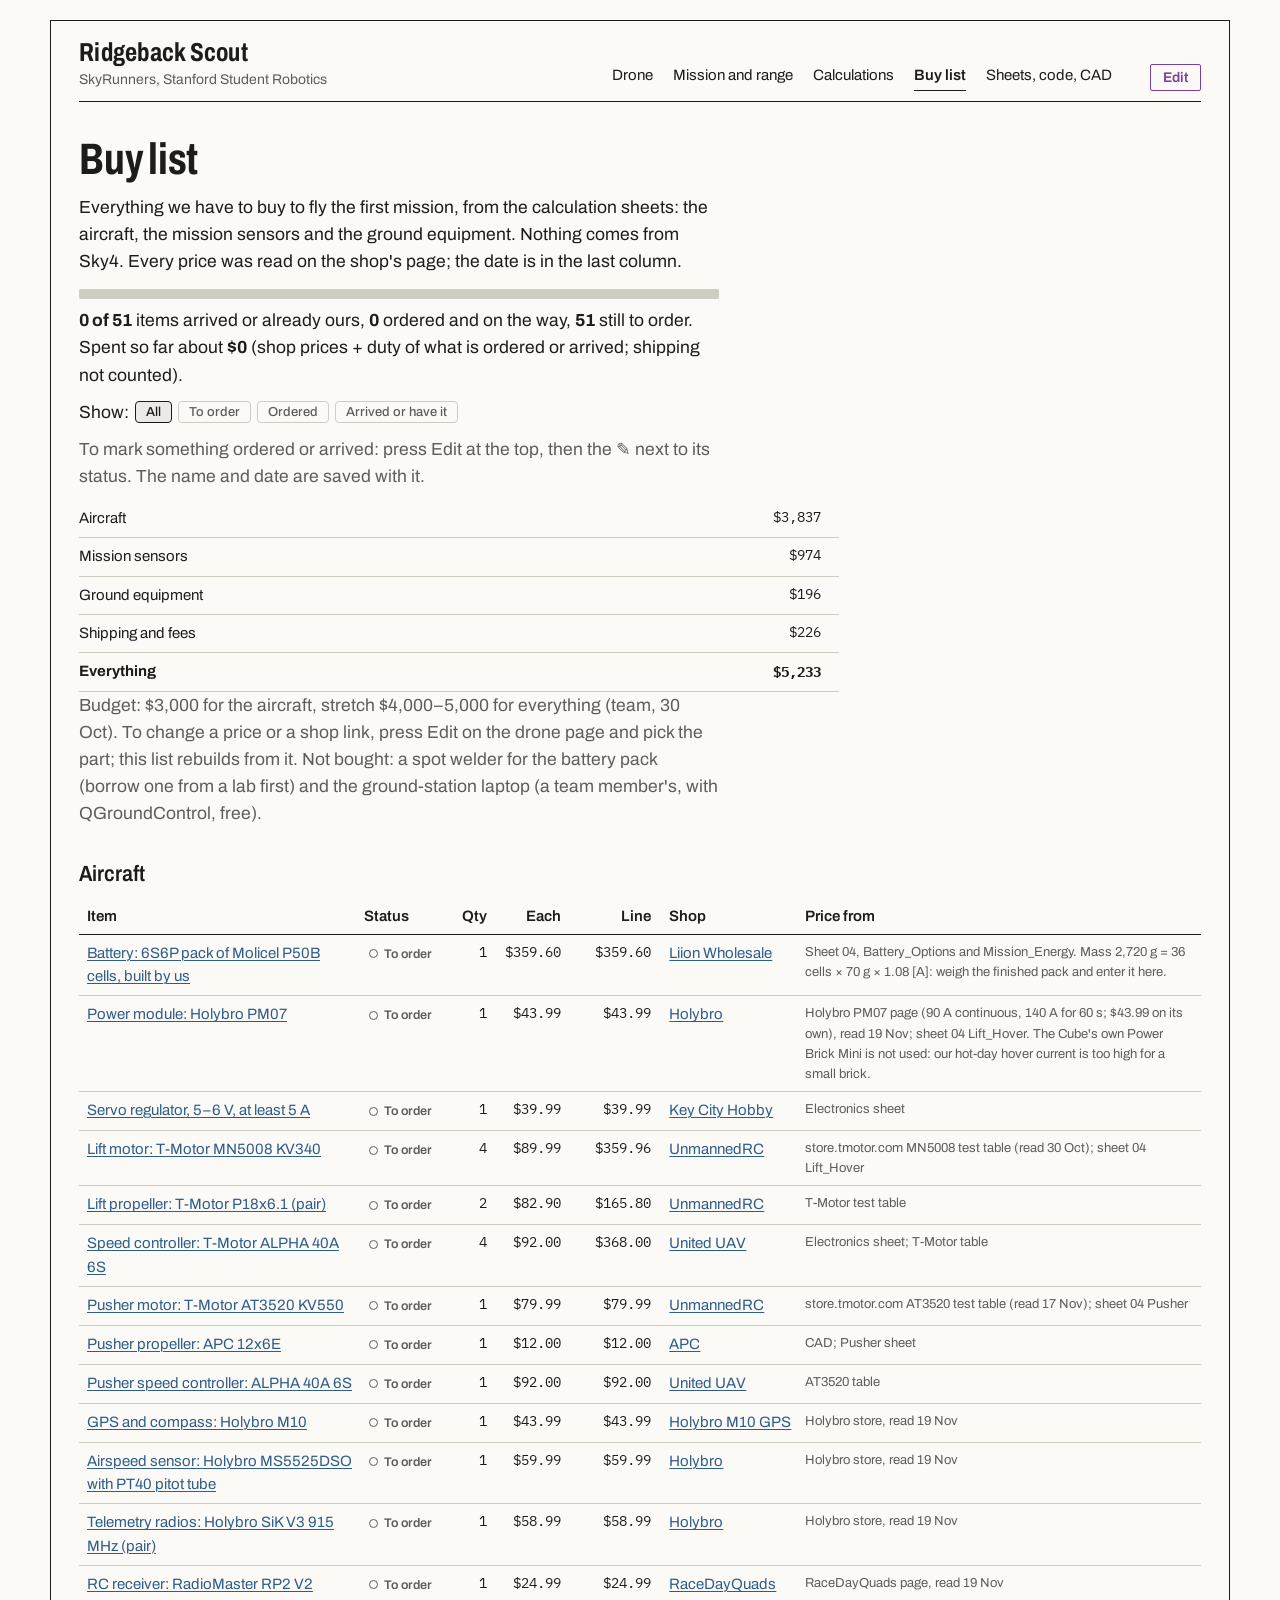
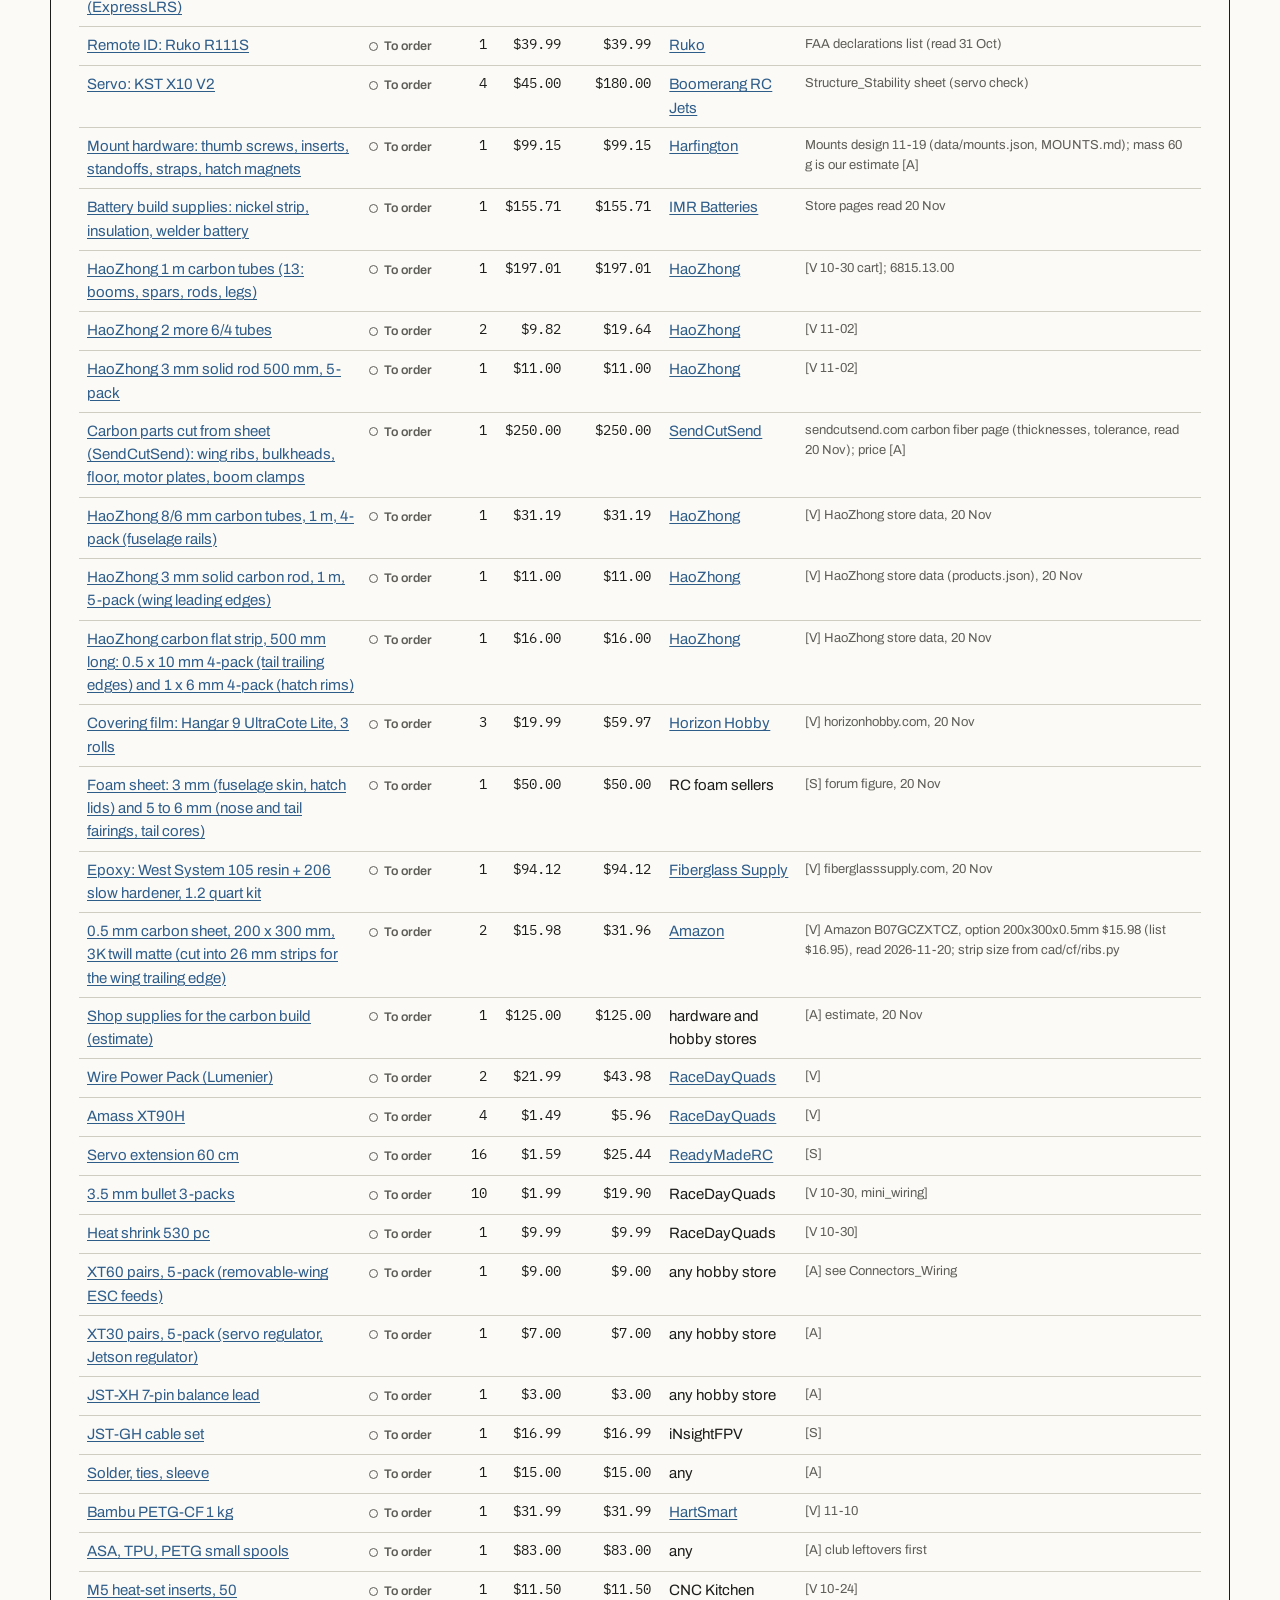
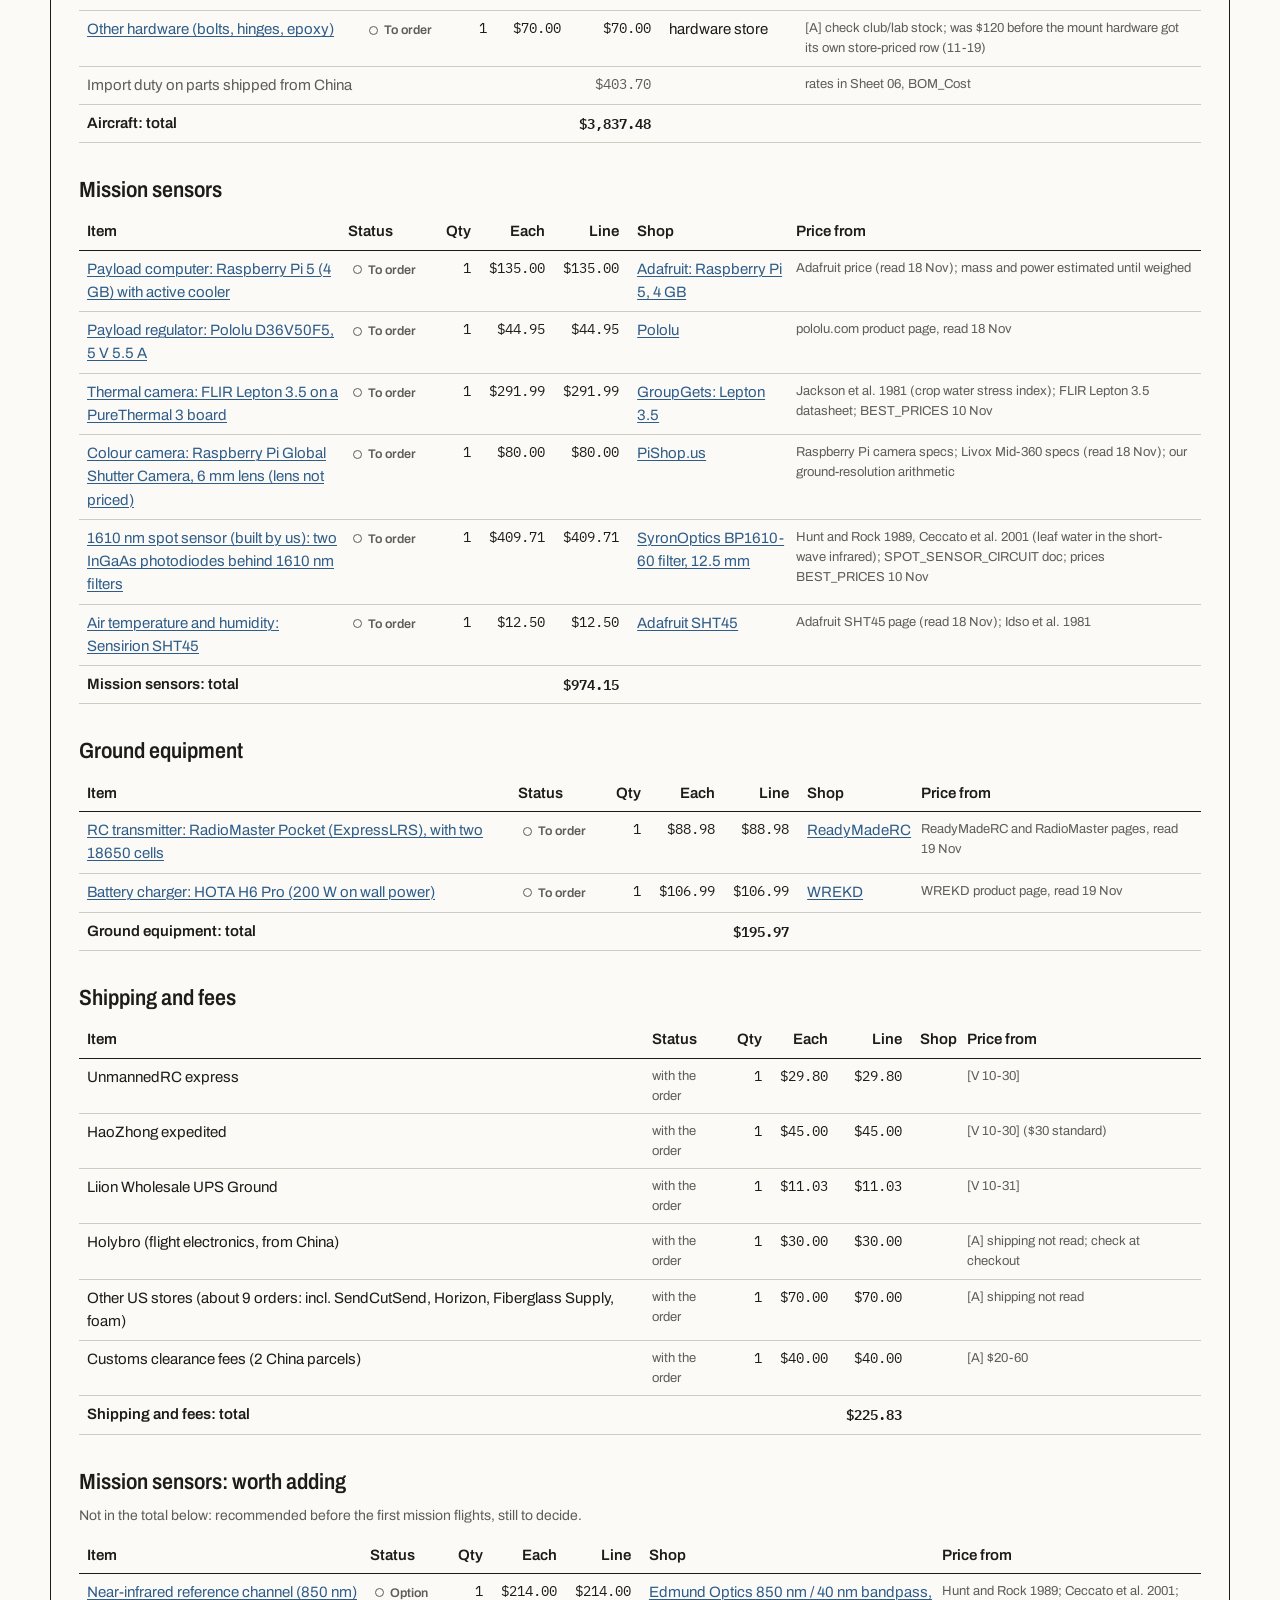
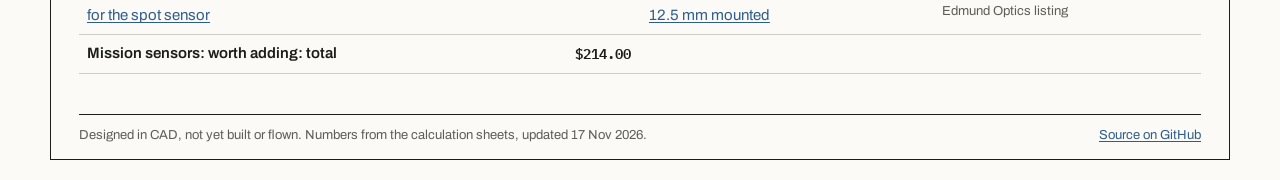
==== commit 954fda09: "Wing trailing-edge sheet found: 0.5 mm 3K twill 200 x 300 mm, Amazon $15.98 [V 11-20], 2 sheets (8 s" ====
--- a/docs/buy.html
+++ b/docs/buy.html
@@ -10,10 +10,10 @@
 <p><b>0 of 51</b> items arrived or already ours, <b>0</b> ordered and on the way, <b>51</b> still to order. Spent so far about <b>$0</b> (shop prices + duty of what is ordered or arrived; shipping not counted).</p>
 <p class="ofilter">Show: <button type="button" class="chip" data-show="all" aria-pressed="true">All</button> <button type="button" class="chip" data-show="to-order" aria-pressed="false">To order</button> <button type="button" class="chip" data-show="ordered" aria-pressed="false">Ordered</button> <button type="button" class="chip" data-show="arrived" aria-pressed="false">Arrived or have it</button></p>
 <p class="small">To mark something ordered or arrived: press Edit at the top, then the ✎ next to its status. The name and date are saved with it.</p></div>
-<table class="status"><tbody><tr><td>Aircraft</td><td class="num">$3,836</td></tr><tr><td>Mission sensors</td><td class="num">$974</td></tr><tr><td>Ground equipment</td><td class="num">$196</td></tr><tr><td>Shipping and fees</td><td class="num">$226</td></tr>
-<tr class="tot"><td><b>Everything</b></td><td class="num"><b>$5,231</b></td></tr></tbody></table>
+<table class="status"><tbody><tr><td>Aircraft</td><td class="num">$3,837</td></tr><tr><td>Mission sensors</td><td class="num">$974</td></tr><tr><td>Ground equipment</td><td class="num">$196</td></tr><tr><td>Shipping and fees</td><td class="num">$226</td></tr>
+<tr class="tot"><td><b>Everything</b></td><td class="num"><b>$5,233</b></td></tr></tbody></table>
 <p class="small">Budget: $3,000 for the aircraft, stretch $4,000–5,000 for everything (team, 30 Oct). To change a price or a shop link, press Edit on the drone page and pick the part; this list rebuilds from it.
 Not bought: a spot welder for the battery pack (borrow one from a lab first) and the ground-station laptop (a team member's, with QGroundControl, free).</p></section>
-<section><h2 id="aircraft">Aircraft</h2><div class="tablewrap"><table class="parts buy"><thead><tr><th>Item</th><th>Status</th><th class="num">Qty</th><th class="num">Each</th><th class="num">Line</th><th>Shop</th><th>Price from</th></tr></thead><tbody><tr><td><a href="index.html#battery">Battery: 6S6P pack of Molicel P50B cells, built by us</a></td><td><span class="ostate s-to-order" data-order="battery" data-state="to order">To order</span></td><td class="num">1</td><td class="num">$359.60</td><td class="num">$359.60</td><td><a href="https://liionwholesale.com/products/molicel-npe-inr-21700-p50b-60a-5000mah-flat-top-21700-battery-authorized-distributor" target="_blank" rel="noopener">Liion Wholesale</a></td><td class="quiet">Sheet 04, Battery_Options and Mission_Energy. Mass 2,720 g = 36 cells × 70 g × 1.08 [A]: weigh the finished pack and enter it here.</td></tr><tr><td><a href="index.html#pm07">Power module: Holybro PM07</a></td><td><span class="ostate s-to-order" data-order="pm07" data-state="to order">To order</span></td><td class="num">1</td><td class="num">$43.99</td><td class="num">$43.99</td><td><a href="https://holybro.com/products/pixhawk-4-power-module-pm07" target="_blank" rel="noopener">Holybro</a></td><td class="quiet">Holybro PM07 page (90 A continuous, 140 A for 60 s; $43.99 on its own), read 19 Nov; sheet 04 Lift_Hover. The Cube&#x27;s own Power Brick Mini is not used: our hot-day hover current is too high for a small brick.</td></tr><tr><td><a href="index.html#servo_reg">Servo regulator, 5–6 V, at least 5 A</a></td><td><span class="ostate s-to-order" data-order="servo_reg" data-state="to order">To order</span></td><td class="num">1</td><td class="num">$39.99</td><td class="num">$39.99</td><td><a href="https://keycityhobby.com/products/castle-010-0154-00" target="_blank" rel="noopener">Key City Hobby</a></td><td class="quiet">Electronics sheet</td></tr><tr><td><a href="index.html#motor_lift">Lift motor: T-Motor MN5008 KV340</a></td><td><span class="ostate s-to-order" data-order="motor_lift" data-state="to order">To order</span></td><td class="num">4</td><td class="num">$89.99</td><td class="num">$359.96</td><td><a href="https://unmannedrc.com/products/mn5008-antigravity-type-6-12s-uav-motor" target="_blank" rel="noopener">UnmannedRC</a></td><td class="quiet">store.tmotor.com MN5008 test table (read 30 Oct); sheet 04 Lift_Hover</td></tr><tr><td><a href="index.html#prop_lift">Lift propeller: T-Motor P18x6.1 (pair)</a></td><td><span class="ostate s-to-order" data-order="prop_lift" data-state="to order">To order</span></td><td class="num">2</td><td class="num">$82.90</td><td class="num">$165.80</td><td><a href="https://unmannedrc.com/products/polish-p18-6-1-prop-2pcs-pair" target="_blank" rel="noopener">UnmannedRC</a></td><td class="quiet">T-Motor test table</td></tr><tr><td><a href="index.html#esc_lift">Speed controller: T-Motor ALPHA 40A 6S</a></td><td><span class="ostate s-to-order" data-order="esc_lift" data-state="to order">To order</span></td><td class="num">4</td><td class="num">$92.00</td><td class="num">$368.00</td><td><a href="https://store.uniteduav.com/products/alpha-40a-6s" target="_blank" rel="noopener">United UAV</a></td><td class="quiet">Electronics sheet; T-Motor table</td></tr><tr><td><a href="index.html#motor_pusher">Pusher motor: T-Motor AT3520 KV550</a></td><td><span class="ostate s-to-order" data-order="motor_pusher" data-state="to order">To order</span></td><td class="num">1</td><td class="num">$79.99</td><td class="num">$79.99</td><td><a href="https://unmannedrc.com/products/at3520-long-shaft-fixed-wing-uav-motor-kv550-kv720-kv850" target="_blank" rel="noopener">UnmannedRC</a></td><td class="quiet">store.tmotor.com AT3520 test table (read 17 Nov); sheet 04 Pusher</td></tr><tr><td><a href="index.html#prop_pusher">Pusher propeller: APC 12x6E</a></td><td><span class="ostate s-to-order" data-order="prop_pusher" data-state="to order">To order</span></td><td class="num">1</td><td class="num">$12.00</td><td class="num">$12.00</td><td><a href="https://www.apcprop.com/product/12x6e/" target="_blank" rel="noopener">APC</a></td><td class="quiet">CAD; Pusher sheet</td></tr><tr><td><a href="index.html#esc_pusher">Pusher speed controller: ALPHA 40A 6S</a></td><td><span class="ostate s-to-order" data-order="esc_pusher" data-state="to order">To order</span></td><td class="num">1</td><td class="num">$92.00</td><td class="num">$92.00</td><td><a href="https://store.uniteduav.com/products/alpha-40a-6s" target="_blank" rel="noopener">United UAV</a></td><td class="quiet">AT3520 table</td></tr><tr><td><a href="index.html#gnss">GPS and compass: Holybro M10</a></td><td><span class="ostate s-to-order" data-order="gnss" data-state="to order">To order</span></td><td class="num">1</td><td class="num">$43.99</td><td class="num">$43.99</td><td><a href="https://holybro.com/products/m10-gps" target="_blank" rel="noopener">Holybro M10 GPS</a></td><td class="quiet">Holybro store, read 19 Nov</td></tr><tr><td><a href="index.html#airspeed">Airspeed sensor: Holybro MS5525DSO with PT40 pitot tube</a></td><td><span class="ostate s-to-order" data-order="airspeed" data-state="to order">To order</span></td><td class="num">1</td><td class="num">$59.99</td><td class="num">$59.99</td><td><a href="https://holybro.com/products/digital-air-speed-sensor-standard" target="_blank" rel="noopener">Holybro</a></td><td class="quiet">Holybro store, read 19 Nov</td></tr><tr><td><a href="index.html#telemetry">Telemetry radios: Holybro SiK V3 915 MHz (pair)</a></td><td><span class="ostate s-to-order" data-order="telemetry" data-state="to order">To order</span></td><td class="num">1</td><td class="num">$58.99</td><td class="num">$58.99</td><td><a href="https://holybro.com/products/sik-telemetry-radio-v3" target="_blank" rel="noopener">Holybro</a></td><td class="quiet">Holybro store, read 19 Nov</td></tr><tr><td><a href="index.html#rc_rx">RC receiver: RadioMaster RP2 V2 (ExpressLRS)</a></td><td><span class="ostate s-to-order" data-order="rc_rx" data-state="to order">To order</span></td><td class="num">1</td><td class="num">$24.99</td><td class="num">$24.99</td><td><a href="https://www.racedayquads.com/products/radiomaster-rp2-2-4ghz-elrs-nano-receiver-ceramic-antenna" target="_blank" rel="noopener">RaceDayQuads</a></td><td class="quiet">RaceDayQuads page, read 19 Nov</td></tr><tr><td><a href="index.html#remote_id">Remote ID: Ruko R111S</a></td><td><span class="ostate s-to-order" data-order="remote_id" data-state="to order">To order</span></td><td class="num">1</td><td class="num">$39.99</td><td class="num">$39.99</td><td><a href="https://www.ruko.net/products/ruko-r111-remote-id-module" target="_blank" rel="noopener">Ruko</a></td><td class="quiet">FAA declarations list (read 31 Oct)</td></tr><tr><td><a href="index.html#servos">Servo: KST X10 V2</a></td><td><span class="ostate s-to-order" data-order="servos" data-state="to order">To order</span></td><td class="num">4</td><td class="num">$45.00</td><td class="num">$180.00</td><td><a href="https://www.boomerangrcjets.com/products/kst-x10-v2-wing-servo" target="_blank" rel="noopener">Boomerang RC Jets</a></td><td class="quiet">Structure_Stability sheet (servo check)</td></tr><tr><td><a href="index.html#mount_hardware">Mount hardware: thumb screws, inserts, standoffs, straps, hatch magnets</a></td><td><span class="ostate s-to-order" data-order="mount_hardware" data-state="to order">To order</span></td><td class="num">1</td><td class="num">$99.15</td><td class="num">$99.15</td><td><a href="https://www.harfington.com/products/p-1479356" target="_blank" rel="noopener">Harfington</a></td><td class="quiet">Mounts design 11-19 (data/mounts.json, MOUNTS.md); mass 60 g is our estimate [A]</td></tr><tr><td><a href="index.html#pack_build">Battery build supplies: nickel strip, insulation, welder battery</a></td><td><span class="ostate s-to-order" data-order="pack_build" data-state="to order">To order</span></td><td class="num">1</td><td class="num">$155.71</td><td class="num">$155.71</td><td><a href="https://imrbatteries.com/products/21700-2p-pure-nickel-strip-roll-0-15mm-x-23mm-5m-16-4-feet" target="_blank" rel="noopener">IMR Batteries</a></td><td class="quiet">Store pages read 20 Nov</td></tr><tr><td><a href="index.html#tubes_main">HaoZhong 1 m carbon tubes (13: booms, spars, rods, legs)</a></td><td><span class="ostate s-to-order" data-order="tubes_main" data-state="to order">To order</span></td><td class="num">1</td><td class="num">$197.01</td><td class="num">$197.01</td><td><a href="https://carbonfibertubes.net" target="_blank" rel="noopener">HaoZhong</a></td><td class="quiet">[V 10-30 cart]; 6815.13.00</td></tr><tr><td><a href="index.html#tubes_extra">HaoZhong 2 more 6/4 tubes</a></td><td><span class="ostate s-to-order" data-order="tubes_extra" data-state="to order">To order</span></td><td class="num">2</td><td class="num">$9.82</td><td class="num">$19.64</td><td><a href="https://carbonfibertubes.net" target="_blank" rel="noopener">HaoZhong</a></td><td class="quiet">[V 11-02]</td></tr><tr><td><a href="index.html#rods_3mm">HaoZhong 3 mm solid rod 500 mm, 5-pack</a></td><td><span class="ostate s-to-order" data-order="rods_3mm" data-state="to order">To order</span></td><td class="num">1</td><td class="num">$11.00</td><td class="num">$11.00</td><td><a href="https://carbonfibertubes.net/products/carbon-fiber-solid-rod-diameter-1-20mm-x-length-500mm" target="_blank" rel="noopener">HaoZhong</a></td><td class="quiet">[V 11-02]</td></tr><tr><td><a href="index.html#cf_cut_parts">Carbon parts cut from sheet (SendCutSend): wing ribs, bulkheads, floor, motor plates, boom clamps</a></td><td><span class="ostate s-to-order" data-order="cf_cut_parts" data-state="to order">To order</span></td><td class="num">1</td><td class="num">$250.00</td><td class="num">$250.00</td><td><a href="https://sendcutsend.com/materials/carbon-fiber/" target="_blank" rel="noopener">SendCutSend</a></td><td class="quiet">sendcutsend.com carbon fiber page (thicknesses, tolerance, read 20 Nov); price [A]</td></tr><tr><td><a href="index.html#cf_rails_8x6">HaoZhong 8/6 mm carbon tubes, 1 m, 4-pack (fuselage rails)</a></td><td><span class="ostate s-to-order" data-order="cf_rails_8x6" data-state="to order">To order</span></td><td class="num">1</td><td class="num">$31.19</td><td class="num">$31.19</td><td><a href="https://carbonfibertubes.net/products/od-8mm-x-id-4mm-5mm-6mm-x-1000mm-100-roll-wrapped-carbon-fiber-tube-3k-tubing-8-4-8-5-8-6-3k-plain-glossy-matte" target="_blank" rel="noopener">HaoZhong</a></td><td class="quiet">[V] HaoZhong store data, 20 Nov</td></tr><tr><td><a href="index.html#cf_le_rods">HaoZhong 3 mm solid carbon rod, 1 m, 5-pack (wing leading edges)</a></td><td><span class="ostate s-to-order" data-order="cf_le_rods" data-state="to order">To order</span></td><td class="num">1</td><td class="num">$11.00</td><td class="num">$11.00</td><td><a href="https://carbonfibertubes.net/products/carbon-fiber-solid-rod-diameter-1-20mm-x-length-500mm-1" target="_blank" rel="noopener">HaoZhong</a></td><td class="quiet">[V] HaoZhong store data (products.json), 20 Nov</td></tr><tr><td><a href="index.html#cf_strips">HaoZhong carbon flat strip, 500 mm long: 0.5 x 10 mm 4-pack (tail trailing edges) and 1 x 6 mm 4-pack (hatch rims)</a></td><td><span class="ostate s-to-order" data-order="cf_strips" data-state="to order">To order</span></td><td class="num">1</td><td class="num">$16.00</td><td class="num">$16.00</td><td><a href="https://carbonfibertubes.net/products/carbon-fiber-sheet-diameter-0-5-0-6-0-8-1-1-2-2-3-4-x-3-4-5-6-7-10-12-15-20mm" target="_blank" rel="noopener">HaoZhong</a></td><td class="quiet">[V] HaoZhong store data, 20 Nov</td></tr><tr><td><a href="index.html#film">Covering film: Hangar 9 UltraCote Lite, 3 rolls</a></td><td><span class="ostate s-to-order" data-order="film" data-state="to order">To order</span></td><td class="num">3</td><td class="num">$19.99</td><td class="num">$59.97</td><td><a href="https://www.horizonhobby.com/product/hangar-9-ultracote-lite-transparent-white/HANU965.html" target="_blank" rel="noopener">Horizon Hobby</a></td><td class="quiet">[V] horizonhobby.com, 20 Nov</td></tr><tr><td><a href="index.html#foam_sheet">Foam sheet: 3 mm (fuselage skin, hatch lids) and 5 to 6 mm (nose and tail fairings, tail cores)</a></td><td><span class="ostate s-to-order" data-order="foam_sheet" data-state="to order">To order</span></td><td class="num">1</td><td class="num">$50.00</td><td class="num">$50.00</td><td>RC foam sellers</td><td class="quiet">[S] forum figure, 20 Nov</td></tr><tr><td><a href="index.html#epoxy">Epoxy: West System 105 resin + 206 slow hardener, 1.2 quart kit</a></td><td><span class="ostate s-to-order" data-order="epoxy" data-state="to order">To order</span></td><td class="num">1</td><td class="num">$94.12</td><td class="num">$94.12</td><td><a href="https://fiberglasssupply.com/epoxy/west-system/west-system-105-epoxy-resin/west-system-kits-105-epoxy-with-206-slow-hardener/" target="_blank" rel="noopener">Fiberglass Supply</a></td><td class="quiet">[V] fiberglasssupply.com, 20 Nov</td></tr><tr><td><a href="index.html#cf_te_sheet">0.5 mm carbon sheet for the wing trailing edge (cut into 26 mm strips; product not found yet)</a></td><td><span class="ostate s-to-order" data-order="cf_te_sheet" data-state="to order">To order</span></td><td class="num">1</td><td class="num">$30.00</td><td class="num">$30.00</td><td>carbon sheet store: not found yet</td><td class="quiet">[A] estimate, 20 Nov; strip size from cad/cf/ribs.py</td></tr><tr><td><a href="index.html#build_consumables">Shop supplies for the carbon build (estimate)</a></td><td><span class="ostate s-to-order" data-order="build_consumables" data-state="to order">To order</span></td><td class="num">1</td><td class="num">$125.00</td><td class="num">$125.00</td><td>hardware and hobby stores</td><td class="quiet">[A] estimate, 20 Nov</td></tr><tr><td><a href="index.html#wire_pack">Wire Power Pack (Lumenier)</a></td><td><span class="ostate s-to-order" data-order="wire_pack" data-state="to order">To order</span></td><td class="num">2</td><td class="num">$21.99</td><td class="num">$43.98</td><td><a href="https://www.racedayquads.com/products/lumenier-silicone-wire-6-roll-build-kit-power-pack" target="_blank" rel="noopener">RaceDayQuads</a></td><td class="quiet">[V]</td></tr><tr><td><a href="index.html#xt90">Amass XT90H</a></td><td><span class="ostate s-to-order" data-order="xt90" data-state="to order">To order</span></td><td class="num">4</td><td class="num">$1.49</td><td class="num">$5.96</td><td><a href="https://www.racedayquads.com/products/amass-xt90h-connector-1pc-choose-version" target="_blank" rel="noopener">RaceDayQuads</a></td><td class="quiet">[V]</td></tr><tr><td><a href="index.html#servo_ext">Servo extension 60 cm</a></td><td><span class="ostate s-to-order" data-order="servo_ext" data-state="to order">To order</span></td><td class="num">16</td><td class="num">$1.59</td><td class="num">$25.44</td><td><a href="https://www.readymaderc.com/collections/airplanes/electronics/servo-extensions" target="_blank" rel="noopener">ReadyMadeRC</a></td><td class="quiet">[S]</td></tr><tr><td><a href="index.html#bullets">3.5 mm bullet 3-packs</a></td><td><span class="ostate s-to-order" data-order="bullets" data-state="to order">To order</span></td><td class="num">10</td><td class="num">$1.99</td><td class="num">$19.90</td><td>RaceDayQuads</td><td class="quiet">[V 10-30, mini_wiring]</td></tr><tr><td><a href="index.html#heat_shrink">Heat shrink 530 pc</a></td><td><span class="ostate s-to-order" data-order="heat_shrink" data-state="to order">To order</span></td><td class="num">1</td><td class="num">$9.99</td><td class="num">$9.99</td><td>RaceDayQuads</td><td class="quiet">[V 10-30]</td></tr><tr><td><a href="index.html#xt60">XT60 pairs, 5-pack (removable-wing ESC feeds)</a></td><td><span class="ostate s-to-order" data-order="xt60" data-state="to order">To order</span></td><td class="num">1</td><td class="num">$9.00</td><td class="num">$9.00</td><td>any hobby store</td><td class="quiet">[A] see Connectors_Wiring</td></tr><tr><td><a href="index.html#xt30">XT30 pairs, 5-pack (servo regulator, Jetson regulator)</a></td><td><span class="ostate s-to-order" data-order="xt30" data-state="to order">To order</span></td><td class="num">1</td><td class="num">$7.00</td><td class="num">$7.00</td><td>any hobby store</td><td class="quiet">[A]</td></tr><tr><td><a href="index.html#balance_lead">JST-XH 7-pin balance lead</a></td><td><span class="ostate s-to-order" data-order="balance_lead" data-state="to order">To order</span></td><td class="num">1</td><td class="num">$3.00</td><td class="num">$3.00</td><td>any hobby store</td><td class="quiet">[A]</td></tr><tr><td><a href="index.html#jst_gh">JST-GH cable set</a></td><td><span class="ostate s-to-order" data-order="jst_gh" data-state="to order">To order</span></td><td class="num">1</td><td class="num">$16.99</td><td class="num">$16.99</td><td>iNsightFPV</td><td class="quiet">[S]</td></tr><tr><td><a href="index.html#solder">Solder, ties, sleeve</a></td><td><span class="ostate s-to-order" data-order="solder" data-state="to order">To order</span></td><td class="num">1</td><td class="num">$15.00</td><td class="num">$15.00</td><td>any</td><td class="quiet">[A]</td></tr><tr><td><a href="index.html#petg_cf">Bambu PETG-CF 1 kg</a></td><td><span class="ostate s-to-order" data-order="petg_cf" data-state="to order">To order</span></td><td class="num">1</td><td class="num">$31.99</td><td class="num">$31.99</td><td><a href="https://hartsmartproducts.com/products/bambu-petg-cf" target="_blank" rel="noopener">HartSmart</a></td><td class="quiet">[V] 11-10</td></tr><tr><td><a href="index.html#small_spools">ASA, TPU, PETG small spools</a></td><td><span class="ostate s-to-order" data-order="small_spools" data-state="to order">To order</span></td><td class="num">1</td><td class="num">$83.00</td><td class="num">$83.00</td><td>any</td><td class="quiet">[A] club leftovers first</td></tr><tr><td><a href="index.html#m5_inserts">M5 heat-set inserts, 50</a></td><td><span class="ostate s-to-order" data-order="m5_inserts" data-state="to order">To order</span></td><td class="num">1</td><td class="num">$11.50</td><td class="num">$11.50</td><td>CNC Kitchen</td><td class="quiet">[V 10-24]</td></tr><tr><td><a href="index.html#hardware">Other hardware (bolts, hinges, epoxy)</a></td><td><span class="ostate s-to-order" data-order="hardware" data-state="to order">To order</span></td><td class="num">1</td><td class="num">$70.00</td><td class="num">$70.00</td><td>hardware store</td><td class="quiet">[A] check club/lab stock; was $120 before the mount hardware got its own store-priced row (11-19)</td></tr><tr class="sub"><td>Import duty on parts shipped from China</td><td></td><td></td><td></td><td class="num">$403.70</td><td></td><td class="quiet">rates in Sheet 06, BOM_Cost</td></tr><tr class="tot"><td>Aircraft: total</td><td></td><td></td><td></td><td class="num">$3,835.52</td><td></td><td></td></tr></tbody></table></div></section><section><h2 id="mission-sensors">Mission sensors</h2><div class="tablewrap"><table class="parts buy"><thead><tr><th>Item</th><th>Status</th><th class="num">Qty</th><th class="num">Each</th><th class="num">Line</th><th>Shop</th><th>Price from</th></tr></thead><tbody><tr><td><a href="index.html#payload_computer">Payload computer: Raspberry Pi 5 (4 GB) with active cooler</a></td><td><span class="ostate s-to-order" data-order="payload_computer" data-state="to order">To order</span></td><td class="num">1</td><td class="num">$135.00</td><td class="num">$135.00</td><td><a href="https://www.adafruit.com/product/5812" target="_blank" rel="noopener">Adafruit: Raspberry Pi 5, 4 GB</a></td><td class="quiet">Adafruit price (read 18 Nov); mass and power estimated until weighed</td></tr><tr><td><a href="index.html#payload_power">Payload regulator: Pololu D36V50F5, 5 V 5.5 A</a></td><td><span class="ostate s-to-order" data-order="payload_power" data-state="to order">To order</span></td><td class="num">1</td><td class="num">$44.95</td><td class="num">$44.95</td><td><a href="https://www.pololu.com/product/4091" target="_blank" rel="noopener">Pololu</a></td><td class="quiet">pololu.com product page, read 18 Nov</td></tr><tr><td><a href="index.html#thermal_cam">Thermal camera: FLIR Lepton 3.5 on a PureThermal 3 board</a></td><td><span class="ostate s-to-order" data-order="thermal_cam" data-state="to order">To order</span></td><td class="num">1</td><td class="num">$291.99</td><td class="num">$291.99</td><td><a href="https://groupgets.com/products/flir-lepton-3-5" target="_blank" rel="noopener">GroupGets: Lepton 3.5</a></td><td class="quiet">Jackson et al. 1981 (crop water stress index); FLIR Lepton 3.5 datasheet; BEST_PRICES 10 Nov</td></tr><tr><td><a href="index.html#rgb_cam">Colour camera: Raspberry Pi Global Shutter Camera, 6 mm lens (lens not priced)</a></td><td><span class="ostate s-to-order" data-order="rgb_cam" data-state="to order">To order</span></td><td class="num">1</td><td class="num">$80.00</td><td class="num">$80.00</td><td><a href="https://www.pishop.us/product/raspberry-pi-global-shutter-camera/" target="_blank" rel="noopener">PiShop.us</a></td><td class="quiet">Raspberry Pi camera specs; Livox Mid-360 specs (read 18 Nov); our ground-resolution arithmetic</td></tr><tr><td><a href="index.html#spot_sensor">1610 nm spot sensor (built by us): two InGaAs photodiodes behind 1610 nm filters</a></td><td><span class="ostate s-to-order" data-order="spot_sensor" data-state="to order">To order</span></td><td class="num">1</td><td class="num">$409.71</td><td class="num">$409.71</td><td><a href="https://syronoptics.com/products/bp1610-60" target="_blank" rel="noopener">SyronOptics BP1610-60 filter, 12.5 mm</a></td><td class="quiet">Hunt and Rock 1989, Ceccato et al. 2001 (leaf water in the short-wave infrared); SPOT_SENSOR_CIRCUIT doc; prices BEST_PRICES 10 Nov</td></tr><tr><td><a href="index.html#air_sensor">Air temperature and humidity: Sensirion SHT45</a></td><td><span class="ostate s-to-order" data-order="air_sensor" data-state="to order">To order</span></td><td class="num">1</td><td class="num">$12.50</td><td class="num">$12.50</td><td><a href="https://www.adafruit.com/product/5665" target="_blank" rel="noopener">Adafruit SHT45</a></td><td class="quiet">Adafruit SHT45 page (read 18 Nov); Idso et al. 1981</td></tr><tr class="tot"><td>Mission sensors: total</td><td></td><td></td><td></td><td class="num">$974.15</td><td></td><td></td></tr></tbody></table></div></section><section><h2 id="ground-equipment">Ground equipment</h2><div class="tablewrap"><table class="parts buy"><thead><tr><th>Item</th><th>Status</th><th class="num">Qty</th><th class="num">Each</th><th class="num">Line</th><th>Shop</th><th>Price from</th></tr></thead><tbody><tr><td><a href="index.html#rc_tx">RC transmitter: RadioMaster Pocket (ExpressLRS), with two 18650 cells</a></td><td><span class="ostate s-to-order" data-order="rc_tx" data-state="to order">To order</span></td><td class="num">1</td><td class="num">$88.98</td><td class="num">$88.98</td><td><a href="https://www.readymaderc.com/products/details/85660-radiomaster-pocket-radio-controller-expresslrs-elrs-2-4ghz-charcoal-mode-2" target="_blank" rel="noopener">ReadyMadeRC</a></td><td class="quiet">ReadyMadeRC and RadioMaster pages, read 19 Nov</td></tr><tr><td><a href="index.html#charger">Battery charger: HOTA H6 Pro (200 W on wall power)</a></td><td><span class="ostate s-to-order" data-order="charger" data-state="to order">To order</span></td><td class="num">1</td><td class="num">$106.99</td><td class="num">$106.99</td><td><a href="https://wrekd.com/products/hota-h6-pro-700w-26a-1-6s-ac-dc-smart-charger-black" target="_blank" rel="noopener">WREKD</a></td><td class="quiet">WREKD product page, read 19 Nov</td></tr><tr class="tot"><td>Ground equipment: total</td><td></td><td></td><td></td><td class="num">$195.97</td><td></td><td></td></tr></tbody></table></div></section><section><h2 id="shipping-and-fees">Shipping and fees</h2><div class="tablewrap"><table class="parts buy"><thead><tr><th>Item</th><th>Status</th><th class="num">Qty</th><th class="num">Each</th><th class="num">Line</th><th>Shop</th><th>Price from</th></tr></thead><tbody><tr><td>UnmannedRC express</td><td class="quiet">with the order</td><td class="num">1</td><td class="num">$29.80</td><td class="num">$29.80</td><td></td><td class="quiet">[V 10-30]</td></tr><tr><td>HaoZhong expedited</td><td class="quiet">with the order</td><td class="num">1</td><td class="num">$45.00</td><td class="num">$45.00</td><td></td><td class="quiet">[V 10-30] ($30 standard)</td></tr><tr><td>Liion Wholesale UPS Ground</td><td class="quiet">with the order</td><td class="num">1</td><td class="num">$11.03</td><td class="num">$11.03</td><td></td><td class="quiet">[V 10-31]</td></tr><tr><td>Holybro (flight electronics, from China)</td><td class="quiet">with the order</td><td class="num">1</td><td class="num">$30.00</td><td class="num">$30.00</td><td></td><td class="quiet">[A] shipping not read; check at checkout</td></tr><tr><td>Other US stores (about 9 orders: incl. SendCutSend, Horizon, Fiberglass Supply, foam)</td><td class="quiet">with the order</td><td class="num">1</td><td class="num">$70.00</td><td class="num">$70.00</td><td></td><td class="quiet">[A] shipping not read</td></tr><tr><td>Customs clearance fees (2 China parcels)</td><td class="quiet">with the order</td><td class="num">1</td><td class="num">$40.00</td><td class="num">$40.00</td><td></td><td class="quiet">[A] $20-60</td></tr><tr class="tot"><td>Shipping and fees: total</td><td></td><td></td><td></td><td class="num">$225.83</td><td></td><td></td></tr></tbody></table></div></section><section><h2 id="mission-sensors-add">Mission sensors: worth adding</h2><p class="small">Not in the total below: recommended before the first mission flights, still to decide.</p><div class="tablewrap"><table class="parts buy"><thead><tr><th>Item</th><th>Status</th><th class="num">Qty</th><th class="num">Each</th><th class="num">Line</th><th>Shop</th><th>Price from</th></tr></thead><tbody><tr><td><a href="index.html#nir_channel">Near-infrared reference channel (850 nm) for the spot sensor</a></td><td><span class="ostate s-to-order" data-order="nir_channel" data-state="to order">Option</span></td><td class="num">1</td><td class="num">$214.00</td><td class="num">$214.00</td><td><a href="https://www.edmundoptics.com/p/850nm-cwl-40nm-fwhm-125mm-mounted-diameter/22453/" target="_blank" rel="noopener">Edmund Optics 850 nm / 40 nm bandpass, 12.5 mm mounted</a></td><td class="quiet">Hunt and Rock 1989; Ceccato et al. 2001; Edmund Optics listing</td></tr><tr class="tot"><td>Mission sensors: worth adding: total</td><td></td><td></td><td></td><td class="num">$214.00</td><td></td><td></td></tr></tbody></table></div></section></main>
+<section><h2 id="aircraft">Aircraft</h2><div class="tablewrap"><table class="parts buy"><thead><tr><th>Item</th><th>Status</th><th class="num">Qty</th><th class="num">Each</th><th class="num">Line</th><th>Shop</th><th>Price from</th></tr></thead><tbody><tr><td><a href="index.html#battery">Battery: 6S6P pack of Molicel P50B cells, built by us</a></td><td><span class="ostate s-to-order" data-order="battery" data-state="to order">To order</span></td><td class="num">1</td><td class="num">$359.60</td><td class="num">$359.60</td><td><a href="https://liionwholesale.com/products/molicel-npe-inr-21700-p50b-60a-5000mah-flat-top-21700-battery-authorized-distributor" target="_blank" rel="noopener">Liion Wholesale</a></td><td class="quiet">Sheet 04, Battery_Options and Mission_Energy. Mass 2,720 g = 36 cells × 70 g × 1.08 [A]: weigh the finished pack and enter it here.</td></tr><tr><td><a href="index.html#pm07">Power module: Holybro PM07</a></td><td><span class="ostate s-to-order" data-order="pm07" data-state="to order">To order</span></td><td class="num">1</td><td class="num">$43.99</td><td class="num">$43.99</td><td><a href="https://holybro.com/products/pixhawk-4-power-module-pm07" target="_blank" rel="noopener">Holybro</a></td><td class="quiet">Holybro PM07 page (90 A continuous, 140 A for 60 s; $43.99 on its own), read 19 Nov; sheet 04 Lift_Hover. The Cube&#x27;s own Power Brick Mini is not used: our hot-day hover current is too high for a small brick.</td></tr><tr><td><a href="index.html#servo_reg">Servo regulator, 5–6 V, at least 5 A</a></td><td><span class="ostate s-to-order" data-order="servo_reg" data-state="to order">To order</span></td><td class="num">1</td><td class="num">$39.99</td><td class="num">$39.99</td><td><a href="https://keycityhobby.com/products/castle-010-0154-00" target="_blank" rel="noopener">Key City Hobby</a></td><td class="quiet">Electronics sheet</td></tr><tr><td><a href="index.html#motor_lift">Lift motor: T-Motor MN5008 KV340</a></td><td><span class="ostate s-to-order" data-order="motor_lift" data-state="to order">To order</span></td><td class="num">4</td><td class="num">$89.99</td><td class="num">$359.96</td><td><a href="https://unmannedrc.com/products/mn5008-antigravity-type-6-12s-uav-motor" target="_blank" rel="noopener">UnmannedRC</a></td><td class="quiet">store.tmotor.com MN5008 test table (read 30 Oct); sheet 04 Lift_Hover</td></tr><tr><td><a href="index.html#prop_lift">Lift propeller: T-Motor P18x6.1 (pair)</a></td><td><span class="ostate s-to-order" data-order="prop_lift" data-state="to order">To order</span></td><td class="num">2</td><td class="num">$82.90</td><td class="num">$165.80</td><td><a href="https://unmannedrc.com/products/polish-p18-6-1-prop-2pcs-pair" target="_blank" rel="noopener">UnmannedRC</a></td><td class="quiet">T-Motor test table</td></tr><tr><td><a href="index.html#esc_lift">Speed controller: T-Motor ALPHA 40A 6S</a></td><td><span class="ostate s-to-order" data-order="esc_lift" data-state="to order">To order</span></td><td class="num">4</td><td class="num">$92.00</td><td class="num">$368.00</td><td><a href="https://store.uniteduav.com/products/alpha-40a-6s" target="_blank" rel="noopener">United UAV</a></td><td class="quiet">Electronics sheet; T-Motor table</td></tr><tr><td><a href="index.html#motor_pusher">Pusher motor: T-Motor AT3520 KV550</a></td><td><span class="ostate s-to-order" data-order="motor_pusher" data-state="to order">To order</span></td><td class="num">1</td><td class="num">$79.99</td><td class="num">$79.99</td><td><a href="https://unmannedrc.com/products/at3520-long-shaft-fixed-wing-uav-motor-kv550-kv720-kv850" target="_blank" rel="noopener">UnmannedRC</a></td><td class="quiet">store.tmotor.com AT3520 test table (read 17 Nov); sheet 04 Pusher</td></tr><tr><td><a href="index.html#prop_pusher">Pusher propeller: APC 12x6E</a></td><td><span class="ostate s-to-order" data-order="prop_pusher" data-state="to order">To order</span></td><td class="num">1</td><td class="num">$12.00</td><td class="num">$12.00</td><td><a href="https://www.apcprop.com/product/12x6e/" target="_blank" rel="noopener">APC</a></td><td class="quiet">CAD; Pusher sheet</td></tr><tr><td><a href="index.html#esc_pusher">Pusher speed controller: ALPHA 40A 6S</a></td><td><span class="ostate s-to-order" data-order="esc_pusher" data-state="to order">To order</span></td><td class="num">1</td><td class="num">$92.00</td><td class="num">$92.00</td><td><a href="https://store.uniteduav.com/products/alpha-40a-6s" target="_blank" rel="noopener">United UAV</a></td><td class="quiet">AT3520 table</td></tr><tr><td><a href="index.html#gnss">GPS and compass: Holybro M10</a></td><td><span class="ostate s-to-order" data-order="gnss" data-state="to order">To order</span></td><td class="num">1</td><td class="num">$43.99</td><td class="num">$43.99</td><td><a href="https://holybro.com/products/m10-gps" target="_blank" rel="noopener">Holybro M10 GPS</a></td><td class="quiet">Holybro store, read 19 Nov</td></tr><tr><td><a href="index.html#airspeed">Airspeed sensor: Holybro MS5525DSO with PT40 pitot tube</a></td><td><span class="ostate s-to-order" data-order="airspeed" data-state="to order">To order</span></td><td class="num">1</td><td class="num">$59.99</td><td class="num">$59.99</td><td><a href="https://holybro.com/products/digital-air-speed-sensor-standard" target="_blank" rel="noopener">Holybro</a></td><td class="quiet">Holybro store, read 19 Nov</td></tr><tr><td><a href="index.html#telemetry">Telemetry radios: Holybro SiK V3 915 MHz (pair)</a></td><td><span class="ostate s-to-order" data-order="telemetry" data-state="to order">To order</span></td><td class="num">1</td><td class="num">$58.99</td><td class="num">$58.99</td><td><a href="https://holybro.com/products/sik-telemetry-radio-v3" target="_blank" rel="noopener">Holybro</a></td><td class="quiet">Holybro store, read 19 Nov</td></tr><tr><td><a href="index.html#rc_rx">RC receiver: RadioMaster RP2 V2 (ExpressLRS)</a></td><td><span class="ostate s-to-order" data-order="rc_rx" data-state="to order">To order</span></td><td class="num">1</td><td class="num">$24.99</td><td class="num">$24.99</td><td><a href="https://www.racedayquads.com/products/radiomaster-rp2-2-4ghz-elrs-nano-receiver-ceramic-antenna" target="_blank" rel="noopener">RaceDayQuads</a></td><td class="quiet">RaceDayQuads page, read 19 Nov</td></tr><tr><td><a href="index.html#remote_id">Remote ID: Ruko R111S</a></td><td><span class="ostate s-to-order" data-order="remote_id" data-state="to order">To order</span></td><td class="num">1</td><td class="num">$39.99</td><td class="num">$39.99</td><td><a href="https://www.ruko.net/products/ruko-r111-remote-id-module" target="_blank" rel="noopener">Ruko</a></td><td class="quiet">FAA declarations list (read 31 Oct)</td></tr><tr><td><a href="index.html#servos">Servo: KST X10 V2</a></td><td><span class="ostate s-to-order" data-order="servos" data-state="to order">To order</span></td><td class="num">4</td><td class="num">$45.00</td><td class="num">$180.00</td><td><a href="https://www.boomerangrcjets.com/products/kst-x10-v2-wing-servo" target="_blank" rel="noopener">Boomerang RC Jets</a></td><td class="quiet">Structure_Stability sheet (servo check)</td></tr><tr><td><a href="index.html#mount_hardware">Mount hardware: thumb screws, inserts, standoffs, straps, hatch magnets</a></td><td><span class="ostate s-to-order" data-order="mount_hardware" data-state="to order">To order</span></td><td class="num">1</td><td class="num">$99.15</td><td class="num">$99.15</td><td><a href="https://www.harfington.com/products/p-1479356" target="_blank" rel="noopener">Harfington</a></td><td class="quiet">Mounts design 11-19 (data/mounts.json, MOUNTS.md); mass 60 g is our estimate [A]</td></tr><tr><td><a href="index.html#pack_build">Battery build supplies: nickel strip, insulation, welder battery</a></td><td><span class="ostate s-to-order" data-order="pack_build" data-state="to order">To order</span></td><td class="num">1</td><td class="num">$155.71</td><td class="num">$155.71</td><td><a href="https://imrbatteries.com/products/21700-2p-pure-nickel-strip-roll-0-15mm-x-23mm-5m-16-4-feet" target="_blank" rel="noopener">IMR Batteries</a></td><td class="quiet">Store pages read 20 Nov</td></tr><tr><td><a href="index.html#tubes_main">HaoZhong 1 m carbon tubes (13: booms, spars, rods, legs)</a></td><td><span class="ostate s-to-order" data-order="tubes_main" data-state="to order">To order</span></td><td class="num">1</td><td class="num">$197.01</td><td class="num">$197.01</td><td><a href="https://carbonfibertubes.net" target="_blank" rel="noopener">HaoZhong</a></td><td class="quiet">[V 10-30 cart]; 6815.13.00</td></tr><tr><td><a href="index.html#tubes_extra">HaoZhong 2 more 6/4 tubes</a></td><td><span class="ostate s-to-order" data-order="tubes_extra" data-state="to order">To order</span></td><td class="num">2</td><td class="num">$9.82</td><td class="num">$19.64</td><td><a href="https://carbonfibertubes.net" target="_blank" rel="noopener">HaoZhong</a></td><td class="quiet">[V 11-02]</td></tr><tr><td><a href="index.html#rods_3mm">HaoZhong 3 mm solid rod 500 mm, 5-pack</a></td><td><span class="ostate s-to-order" data-order="rods_3mm" data-state="to order">To order</span></td><td class="num">1</td><td class="num">$11.00</td><td class="num">$11.00</td><td><a href="https://carbonfibertubes.net/products/carbon-fiber-solid-rod-diameter-1-20mm-x-length-500mm" target="_blank" rel="noopener">HaoZhong</a></td><td class="quiet">[V 11-02]</td></tr><tr><td><a href="index.html#cf_cut_parts">Carbon parts cut from sheet (SendCutSend): wing ribs, bulkheads, floor, motor plates, boom clamps</a></td><td><span class="ostate s-to-order" data-order="cf_cut_parts" data-state="to order">To order</span></td><td class="num">1</td><td class="num">$250.00</td><td class="num">$250.00</td><td><a href="https://sendcutsend.com/materials/carbon-fiber/" target="_blank" rel="noopener">SendCutSend</a></td><td class="quiet">sendcutsend.com carbon fiber page (thicknesses, tolerance, read 20 Nov); price [A]</td></tr><tr><td><a href="index.html#cf_rails_8x6">HaoZhong 8/6 mm carbon tubes, 1 m, 4-pack (fuselage rails)</a></td><td><span class="ostate s-to-order" data-order="cf_rails_8x6" data-state="to order">To order</span></td><td class="num">1</td><td class="num">$31.19</td><td class="num">$31.19</td><td><a href="https://carbonfibertubes.net/products/od-8mm-x-id-4mm-5mm-6mm-x-1000mm-100-roll-wrapped-carbon-fiber-tube-3k-tubing-8-4-8-5-8-6-3k-plain-glossy-matte" target="_blank" rel="noopener">HaoZhong</a></td><td class="quiet">[V] HaoZhong store data, 20 Nov</td></tr><tr><td><a href="index.html#cf_le_rods">HaoZhong 3 mm solid carbon rod, 1 m, 5-pack (wing leading edges)</a></td><td><span class="ostate s-to-order" data-order="cf_le_rods" data-state="to order">To order</span></td><td class="num">1</td><td class="num">$11.00</td><td class="num">$11.00</td><td><a href="https://carbonfibertubes.net/products/carbon-fiber-solid-rod-diameter-1-20mm-x-length-500mm-1" target="_blank" rel="noopener">HaoZhong</a></td><td class="quiet">[V] HaoZhong store data (products.json), 20 Nov</td></tr><tr><td><a href="index.html#cf_strips">HaoZhong carbon flat strip, 500 mm long: 0.5 x 10 mm 4-pack (tail trailing edges) and 1 x 6 mm 4-pack (hatch rims)</a></td><td><span class="ostate s-to-order" data-order="cf_strips" data-state="to order">To order</span></td><td class="num">1</td><td class="num">$16.00</td><td class="num">$16.00</td><td><a href="https://carbonfibertubes.net/products/carbon-fiber-sheet-diameter-0-5-0-6-0-8-1-1-2-2-3-4-x-3-4-5-6-7-10-12-15-20mm" target="_blank" rel="noopener">HaoZhong</a></td><td class="quiet">[V] HaoZhong store data, 20 Nov</td></tr><tr><td><a href="index.html#film">Covering film: Hangar 9 UltraCote Lite, 3 rolls</a></td><td><span class="ostate s-to-order" data-order="film" data-state="to order">To order</span></td><td class="num">3</td><td class="num">$19.99</td><td class="num">$59.97</td><td><a href="https://www.horizonhobby.com/product/hangar-9-ultracote-lite-transparent-white/HANU965.html" target="_blank" rel="noopener">Horizon Hobby</a></td><td class="quiet">[V] horizonhobby.com, 20 Nov</td></tr><tr><td><a href="index.html#foam_sheet">Foam sheet: 3 mm (fuselage skin, hatch lids) and 5 to 6 mm (nose and tail fairings, tail cores)</a></td><td><span class="ostate s-to-order" data-order="foam_sheet" data-state="to order">To order</span></td><td class="num">1</td><td class="num">$50.00</td><td class="num">$50.00</td><td>RC foam sellers</td><td class="quiet">[S] forum figure, 20 Nov</td></tr><tr><td><a href="index.html#epoxy">Epoxy: West System 105 resin + 206 slow hardener, 1.2 quart kit</a></td><td><span class="ostate s-to-order" data-order="epoxy" data-state="to order">To order</span></td><td class="num">1</td><td class="num">$94.12</td><td class="num">$94.12</td><td><a href="https://fiberglasssupply.com/epoxy/west-system/west-system-105-epoxy-resin/west-system-kits-105-epoxy-with-206-slow-hardener/" target="_blank" rel="noopener">Fiberglass Supply</a></td><td class="quiet">[V] fiberglasssupply.com, 20 Nov</td></tr><tr><td><a href="index.html#cf_te_sheet">0.5 mm carbon sheet, 200 x 300 mm, 3K twill matte (cut into 26 mm strips for the wing trailing edge)</a></td><td><span class="ostate s-to-order" data-order="cf_te_sheet" data-state="to order">To order</span></td><td class="num">2</td><td class="num">$15.98</td><td class="num">$31.96</td><td><a href="https://www.amazon.com/dp/B07GCZXTCZ" target="_blank" rel="noopener">Amazon</a></td><td class="quiet">[V] Amazon B07GCZXTCZ, option 200x300x0.5mm $15.98 (list $16.95), read 2026-11-20; strip size from cad/cf/ribs.py</td></tr><tr><td><a href="index.html#build_consumables">Shop supplies for the carbon build (estimate)</a></td><td><span class="ostate s-to-order" data-order="build_consumables" data-state="to order">To order</span></td><td class="num">1</td><td class="num">$125.00</td><td class="num">$125.00</td><td>hardware and hobby stores</td><td class="quiet">[A] estimate, 20 Nov</td></tr><tr><td><a href="index.html#wire_pack">Wire Power Pack (Lumenier)</a></td><td><span class="ostate s-to-order" data-order="wire_pack" data-state="to order">To order</span></td><td class="num">2</td><td class="num">$21.99</td><td class="num">$43.98</td><td><a href="https://www.racedayquads.com/products/lumenier-silicone-wire-6-roll-build-kit-power-pack" target="_blank" rel="noopener">RaceDayQuads</a></td><td class="quiet">[V]</td></tr><tr><td><a href="index.html#xt90">Amass XT90H</a></td><td><span class="ostate s-to-order" data-order="xt90" data-state="to order">To order</span></td><td class="num">4</td><td class="num">$1.49</td><td class="num">$5.96</td><td><a href="https://www.racedayquads.com/products/amass-xt90h-connector-1pc-choose-version" target="_blank" rel="noopener">RaceDayQuads</a></td><td class="quiet">[V]</td></tr><tr><td><a href="index.html#servo_ext">Servo extension 60 cm</a></td><td><span class="ostate s-to-order" data-order="servo_ext" data-state="to order">To order</span></td><td class="num">16</td><td class="num">$1.59</td><td class="num">$25.44</td><td><a href="https://www.readymaderc.com/collections/airplanes/electronics/servo-extensions" target="_blank" rel="noopener">ReadyMadeRC</a></td><td class="quiet">[S]</td></tr><tr><td><a href="index.html#bullets">3.5 mm bullet 3-packs</a></td><td><span class="ostate s-to-order" data-order="bullets" data-state="to order">To order</span></td><td class="num">10</td><td class="num">$1.99</td><td class="num">$19.90</td><td>RaceDayQuads</td><td class="quiet">[V 10-30, mini_wiring]</td></tr><tr><td><a href="index.html#heat_shrink">Heat shrink 530 pc</a></td><td><span class="ostate s-to-order" data-order="heat_shrink" data-state="to order">To order</span></td><td class="num">1</td><td class="num">$9.99</td><td class="num">$9.99</td><td>RaceDayQuads</td><td class="quiet">[V 10-30]</td></tr><tr><td><a href="index.html#xt60">XT60 pairs, 5-pack (removable-wing ESC feeds)</a></td><td><span class="ostate s-to-order" data-order="xt60" data-state="to order">To order</span></td><td class="num">1</td><td class="num">$9.00</td><td class="num">$9.00</td><td>any hobby store</td><td class="quiet">[A] see Connectors_Wiring</td></tr><tr><td><a href="index.html#xt30">XT30 pairs, 5-pack (servo regulator, Jetson regulator)</a></td><td><span class="ostate s-to-order" data-order="xt30" data-state="to order">To order</span></td><td class="num">1</td><td class="num">$7.00</td><td class="num">$7.00</td><td>any hobby store</td><td class="quiet">[A]</td></tr><tr><td><a href="index.html#balance_lead">JST-XH 7-pin balance lead</a></td><td><span class="ostate s-to-order" data-order="balance_lead" data-state="to order">To order</span></td><td class="num">1</td><td class="num">$3.00</td><td class="num">$3.00</td><td>any hobby store</td><td class="quiet">[A]</td></tr><tr><td><a href="index.html#jst_gh">JST-GH cable set</a></td><td><span class="ostate s-to-order" data-order="jst_gh" data-state="to order">To order</span></td><td class="num">1</td><td class="num">$16.99</td><td class="num">$16.99</td><td>iNsightFPV</td><td class="quiet">[S]</td></tr><tr><td><a href="index.html#solder">Solder, ties, sleeve</a></td><td><span class="ostate s-to-order" data-order="solder" data-state="to order">To order</span></td><td class="num">1</td><td class="num">$15.00</td><td class="num">$15.00</td><td>any</td><td class="quiet">[A]</td></tr><tr><td><a href="index.html#petg_cf">Bambu PETG-CF 1 kg</a></td><td><span class="ostate s-to-order" data-order="petg_cf" data-state="to order">To order</span></td><td class="num">1</td><td class="num">$31.99</td><td class="num">$31.99</td><td><a href="https://hartsmartproducts.com/products/bambu-petg-cf" target="_blank" rel="noopener">HartSmart</a></td><td class="quiet">[V] 11-10</td></tr><tr><td><a href="index.html#small_spools">ASA, TPU, PETG small spools</a></td><td><span class="ostate s-to-order" data-order="small_spools" data-state="to order">To order</span></td><td class="num">1</td><td class="num">$83.00</td><td class="num">$83.00</td><td>any</td><td class="quiet">[A] club leftovers first</td></tr><tr><td><a href="index.html#m5_inserts">M5 heat-set inserts, 50</a></td><td><span class="ostate s-to-order" data-order="m5_inserts" data-state="to order">To order</span></td><td class="num">1</td><td class="num">$11.50</td><td class="num">$11.50</td><td>CNC Kitchen</td><td class="quiet">[V 10-24]</td></tr><tr><td><a href="index.html#hardware">Other hardware (bolts, hinges, epoxy)</a></td><td><span class="ostate s-to-order" data-order="hardware" data-state="to order">To order</span></td><td class="num">1</td><td class="num">$70.00</td><td class="num">$70.00</td><td>hardware store</td><td class="quiet">[A] check club/lab stock; was $120 before the mount hardware got its own store-priced row (11-19)</td></tr><tr class="sub"><td>Import duty on parts shipped from China</td><td></td><td></td><td></td><td class="num">$403.70</td><td></td><td class="quiet">rates in Sheet 06, BOM_Cost</td></tr><tr class="tot"><td>Aircraft: total</td><td></td><td></td><td></td><td class="num">$3,837.48</td><td></td><td></td></tr></tbody></table></div></section><section><h2 id="mission-sensors">Mission sensors</h2><div class="tablewrap"><table class="parts buy"><thead><tr><th>Item</th><th>Status</th><th class="num">Qty</th><th class="num">Each</th><th class="num">Line</th><th>Shop</th><th>Price from</th></tr></thead><tbody><tr><td><a href="index.html#payload_computer">Payload computer: Raspberry Pi 5 (4 GB) with active cooler</a></td><td><span class="ostate s-to-order" data-order="payload_computer" data-state="to order">To order</span></td><td class="num">1</td><td class="num">$135.00</td><td class="num">$135.00</td><td><a href="https://www.adafruit.com/product/5812" target="_blank" rel="noopener">Adafruit: Raspberry Pi 5, 4 GB</a></td><td class="quiet">Adafruit price (read 18 Nov); mass and power estimated until weighed</td></tr><tr><td><a href="index.html#payload_power">Payload regulator: Pololu D36V50F5, 5 V 5.5 A</a></td><td><span class="ostate s-to-order" data-order="payload_power" data-state="to order">To order</span></td><td class="num">1</td><td class="num">$44.95</td><td class="num">$44.95</td><td><a href="https://www.pololu.com/product/4091" target="_blank" rel="noopener">Pololu</a></td><td class="quiet">pololu.com product page, read 18 Nov</td></tr><tr><td><a href="index.html#thermal_cam">Thermal camera: FLIR Lepton 3.5 on a PureThermal 3 board</a></td><td><span class="ostate s-to-order" data-order="thermal_cam" data-state="to order">To order</span></td><td class="num">1</td><td class="num">$291.99</td><td class="num">$291.99</td><td><a href="https://groupgets.com/products/flir-lepton-3-5" target="_blank" rel="noopener">GroupGets: Lepton 3.5</a></td><td class="quiet">Jackson et al. 1981 (crop water stress index); FLIR Lepton 3.5 datasheet; BEST_PRICES 10 Nov</td></tr><tr><td><a href="index.html#rgb_cam">Colour camera: Raspberry Pi Global Shutter Camera, 6 mm lens (lens not priced)</a></td><td><span class="ostate s-to-order" data-order="rgb_cam" data-state="to order">To order</span></td><td class="num">1</td><td class="num">$80.00</td><td class="num">$80.00</td><td><a href="https://www.pishop.us/product/raspberry-pi-global-shutter-camera/" target="_blank" rel="noopener">PiShop.us</a></td><td class="quiet">Raspberry Pi camera specs; Livox Mid-360 specs (read 18 Nov); our ground-resolution arithmetic</td></tr><tr><td><a href="index.html#spot_sensor">1610 nm spot sensor (built by us): two InGaAs photodiodes behind 1610 nm filters</a></td><td><span class="ostate s-to-order" data-order="spot_sensor" data-state="to order">To order</span></td><td class="num">1</td><td class="num">$409.71</td><td class="num">$409.71</td><td><a href="https://syronoptics.com/products/bp1610-60" target="_blank" rel="noopener">SyronOptics BP1610-60 filter, 12.5 mm</a></td><td class="quiet">Hunt and Rock 1989, Ceccato et al. 2001 (leaf water in the short-wave infrared); SPOT_SENSOR_CIRCUIT doc; prices BEST_PRICES 10 Nov</td></tr><tr><td><a href="index.html#air_sensor">Air temperature and humidity: Sensirion SHT45</a></td><td><span class="ostate s-to-order" data-order="air_sensor" data-state="to order">To order</span></td><td class="num">1</td><td class="num">$12.50</td><td class="num">$12.50</td><td><a href="https://www.adafruit.com/product/5665" target="_blank" rel="noopener">Adafruit SHT45</a></td><td class="quiet">Adafruit SHT45 page (read 18 Nov); Idso et al. 1981</td></tr><tr class="tot"><td>Mission sensors: total</td><td></td><td></td><td></td><td class="num">$974.15</td><td></td><td></td></tr></tbody></table></div></section><section><h2 id="ground-equipment">Ground equipment</h2><div class="tablewrap"><table class="parts buy"><thead><tr><th>Item</th><th>Status</th><th class="num">Qty</th><th class="num">Each</th><th class="num">Line</th><th>Shop</th><th>Price from</th></tr></thead><tbody><tr><td><a href="index.html#rc_tx">RC transmitter: RadioMaster Pocket (ExpressLRS), with two 18650 cells</a></td><td><span class="ostate s-to-order" data-order="rc_tx" data-state="to order">To order</span></td><td class="num">1</td><td class="num">$88.98</td><td class="num">$88.98</td><td><a href="https://www.readymaderc.com/products/details/85660-radiomaster-pocket-radio-controller-expresslrs-elrs-2-4ghz-charcoal-mode-2" target="_blank" rel="noopener">ReadyMadeRC</a></td><td class="quiet">ReadyMadeRC and RadioMaster pages, read 19 Nov</td></tr><tr><td><a href="index.html#charger">Battery charger: HOTA H6 Pro (200 W on wall power)</a></td><td><span class="ostate s-to-order" data-order="charger" data-state="to order">To order</span></td><td class="num">1</td><td class="num">$106.99</td><td class="num">$106.99</td><td><a href="https://wrekd.com/products/hota-h6-pro-700w-26a-1-6s-ac-dc-smart-charger-black" target="_blank" rel="noopener">WREKD</a></td><td class="quiet">WREKD product page, read 19 Nov</td></tr><tr class="tot"><td>Ground equipment: total</td><td></td><td></td><td></td><td class="num">$195.97</td><td></td><td></td></tr></tbody></table></div></section><section><h2 id="shipping-and-fees">Shipping and fees</h2><div class="tablewrap"><table class="parts buy"><thead><tr><th>Item</th><th>Status</th><th class="num">Qty</th><th class="num">Each</th><th class="num">Line</th><th>Shop</th><th>Price from</th></tr></thead><tbody><tr><td>UnmannedRC express</td><td class="quiet">with the order</td><td class="num">1</td><td class="num">$29.80</td><td class="num">$29.80</td><td></td><td class="quiet">[V 10-30]</td></tr><tr><td>HaoZhong expedited</td><td class="quiet">with the order</td><td class="num">1</td><td class="num">$45.00</td><td class="num">$45.00</td><td></td><td class="quiet">[V 10-30] ($30 standard)</td></tr><tr><td>Liion Wholesale UPS Ground</td><td class="quiet">with the order</td><td class="num">1</td><td class="num">$11.03</td><td class="num">$11.03</td><td></td><td class="quiet">[V 10-31]</td></tr><tr><td>Holybro (flight electronics, from China)</td><td class="quiet">with the order</td><td class="num">1</td><td class="num">$30.00</td><td class="num">$30.00</td><td></td><td class="quiet">[A] shipping not read; check at checkout</td></tr><tr><td>Other US stores (about 9 orders: incl. SendCutSend, Horizon, Fiberglass Supply, foam)</td><td class="quiet">with the order</td><td class="num">1</td><td class="num">$70.00</td><td class="num">$70.00</td><td></td><td class="quiet">[A] shipping not read</td></tr><tr><td>Customs clearance fees (2 China parcels)</td><td class="quiet">with the order</td><td class="num">1</td><td class="num">$40.00</td><td class="num">$40.00</td><td></td><td class="quiet">[A] $20-60</td></tr><tr class="tot"><td>Shipping and fees: total</td><td></td><td></td><td></td><td class="num">$225.83</td><td></td><td></td></tr></tbody></table></div></section><section><h2 id="mission-sensors-add">Mission sensors: worth adding</h2><p class="small">Not in the total below: recommended before the first mission flights, still to decide.</p><div class="tablewrap"><table class="parts buy"><thead><tr><th>Item</th><th>Status</th><th class="num">Qty</th><th class="num">Each</th><th class="num">Line</th><th>Shop</th><th>Price from</th></tr></thead><tbody><tr><td><a href="index.html#nir_channel">Near-infrared reference channel (850 nm) for the spot sensor</a></td><td><span class="ostate s-to-order" data-order="nir_channel" data-state="to order">Option</span></td><td class="num">1</td><td class="num">$214.00</td><td class="num">$214.00</td><td><a href="https://www.edmundoptics.com/p/850nm-cwl-40nm-fwhm-125mm-mounted-diameter/22453/" target="_blank" rel="noopener">Edmund Optics 850 nm / 40 nm bandpass, 12.5 mm mounted</a></td><td class="quiet">Hunt and Rock 1989; Ceccato et al. 2001; Edmund Optics listing</td></tr><tr class="tot"><td>Mission sensors: worth adding: total</td><td></td><td></td><td></td><td class="num">$214.00</td><td></td><td></td></tr></tbody></table></div></section></main>
 <footer class="collar foot"><span>Designed in CAD, not yet built or flown. Numbers from the calculation sheets, updated 17 Nov 2026.</span>
 <a href="https://github.com/guinterface/skyrunners-ridgeback">Source on GitHub</a></footer></div><script type="module" src="assets/edit.js?v=d320cd42c4"></script></body></html>
